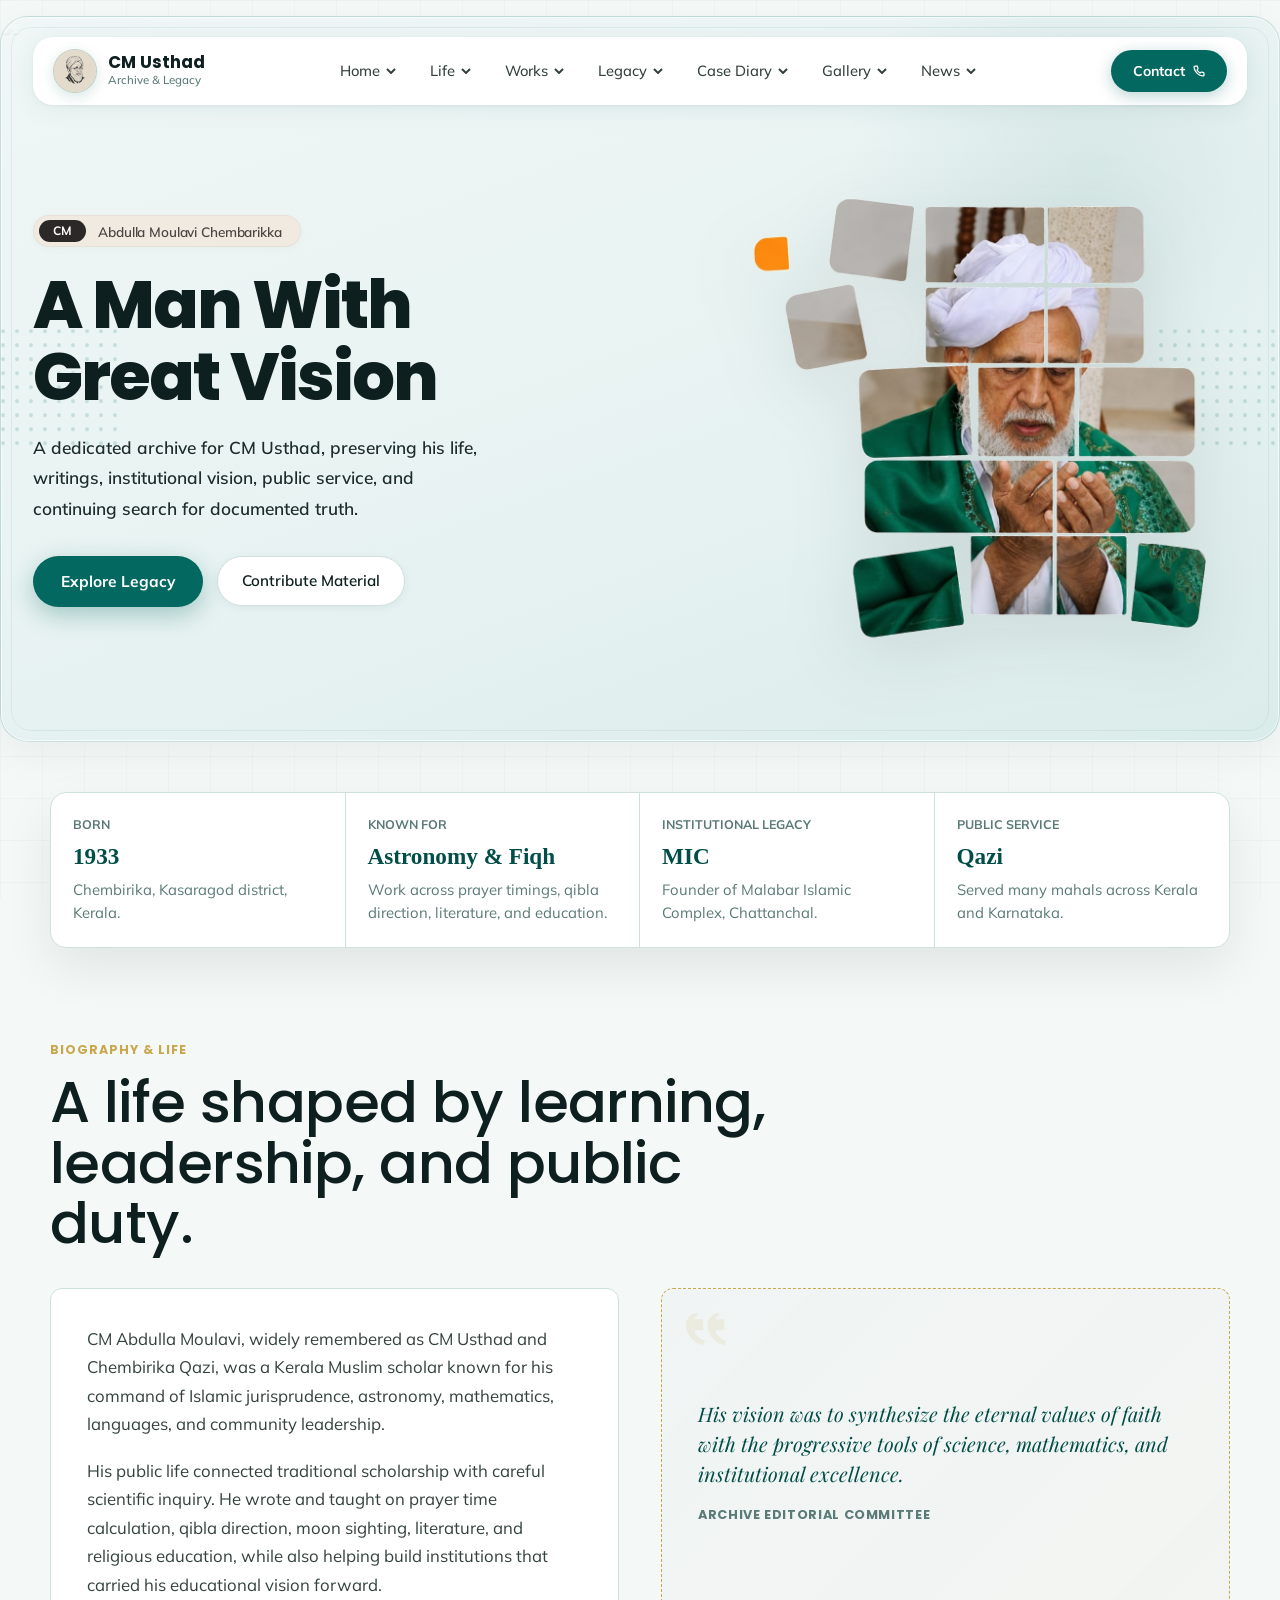
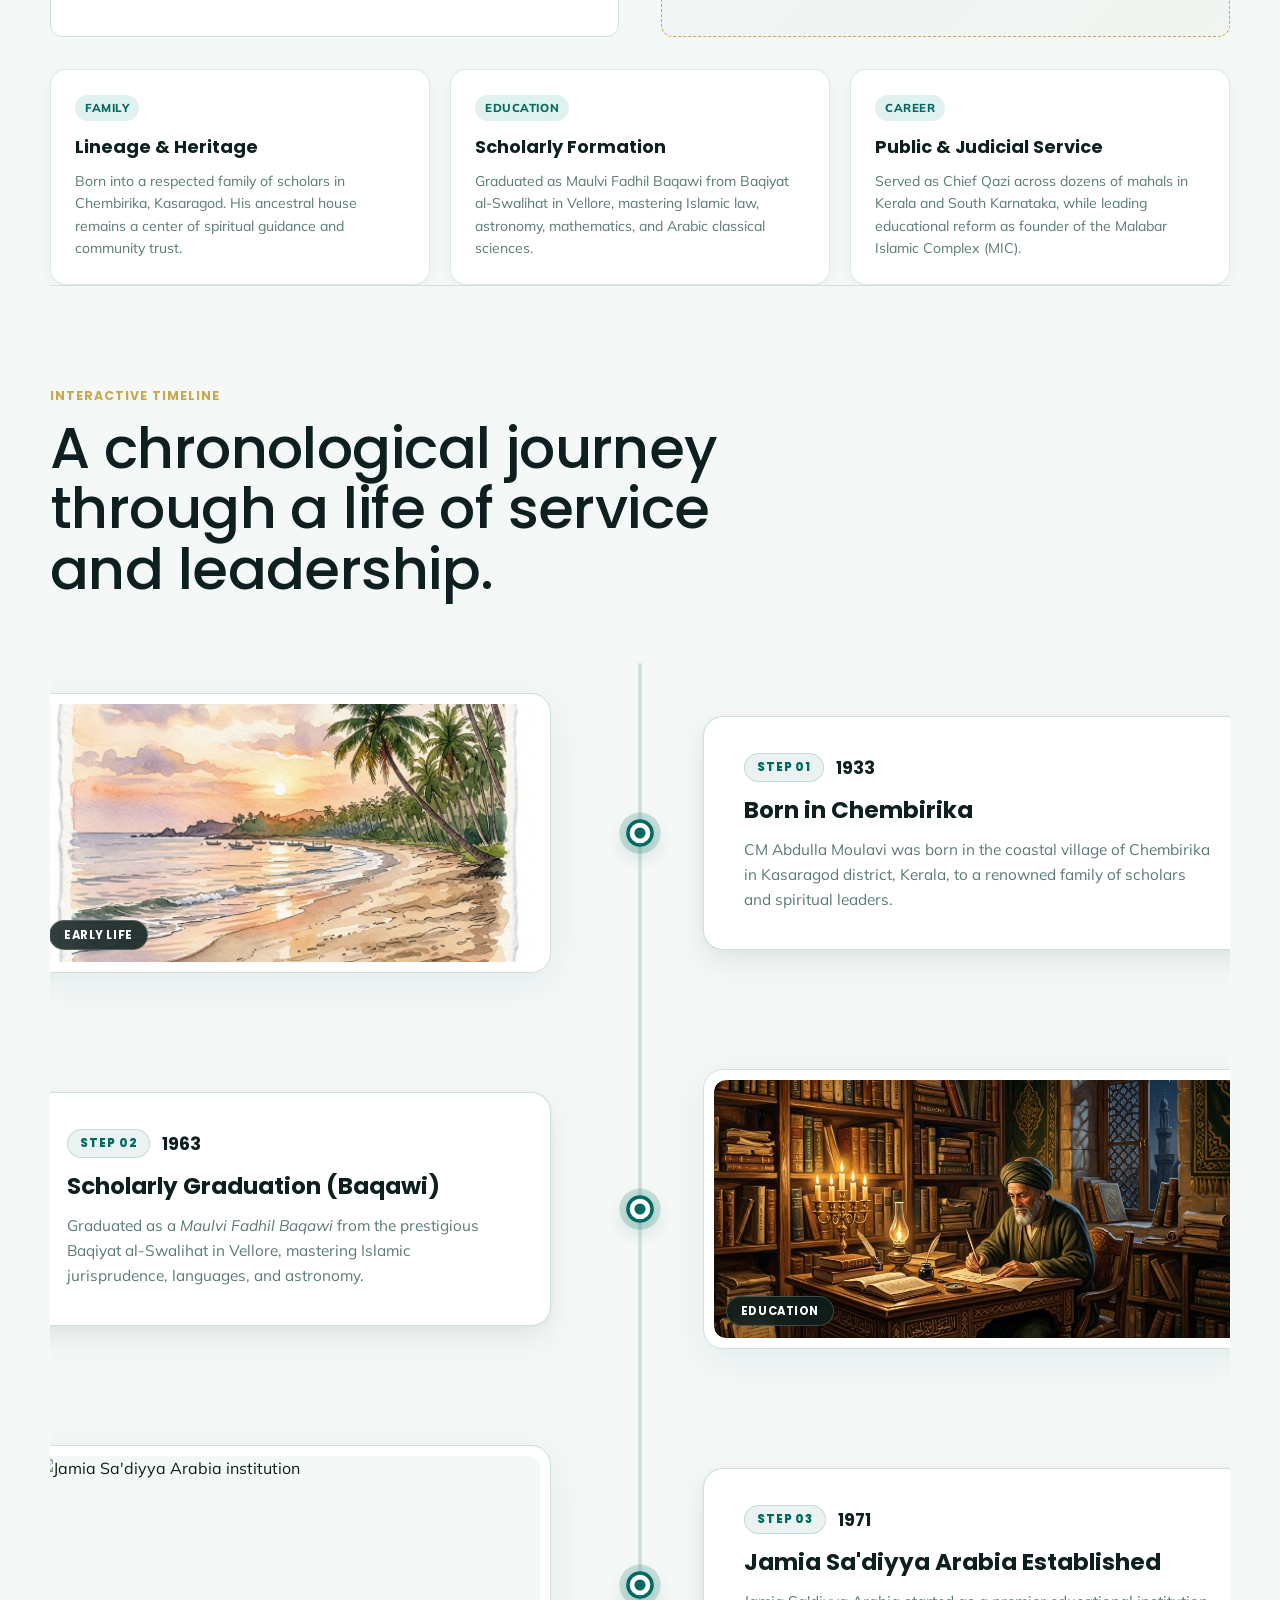
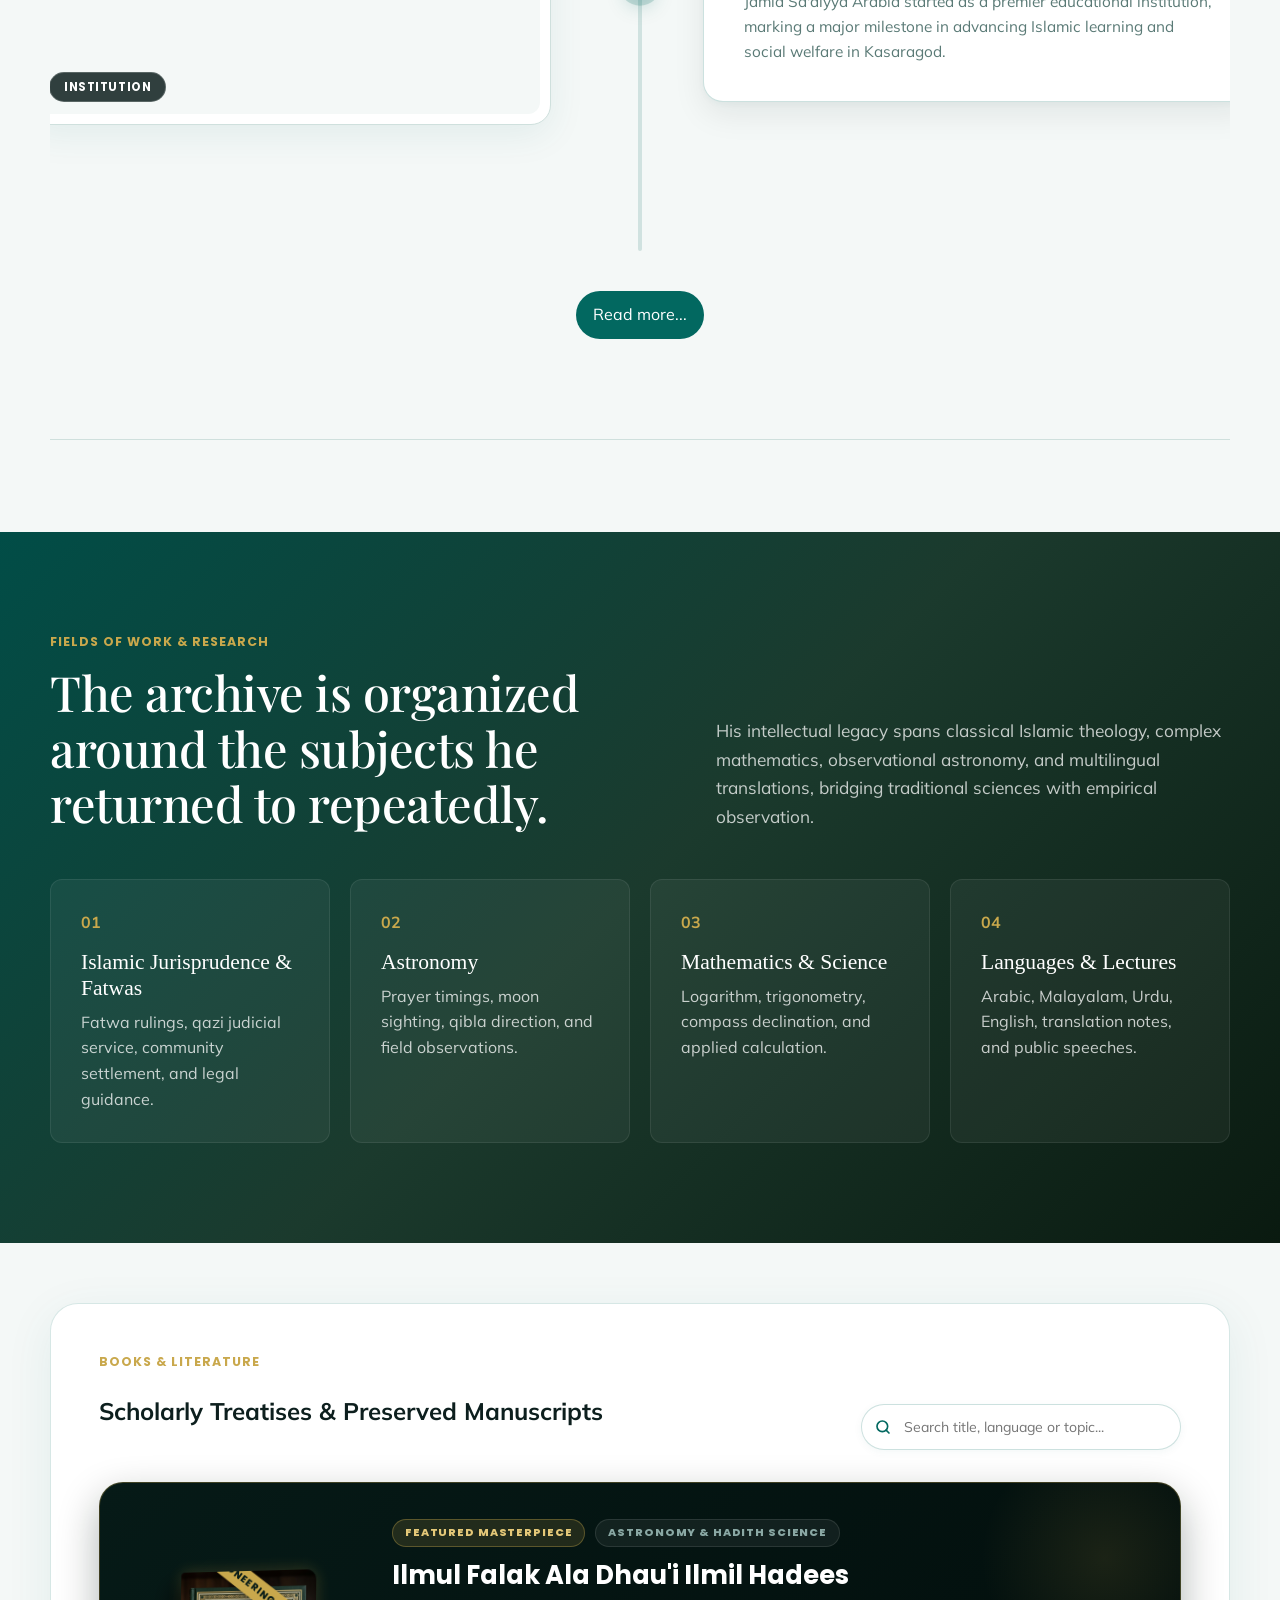
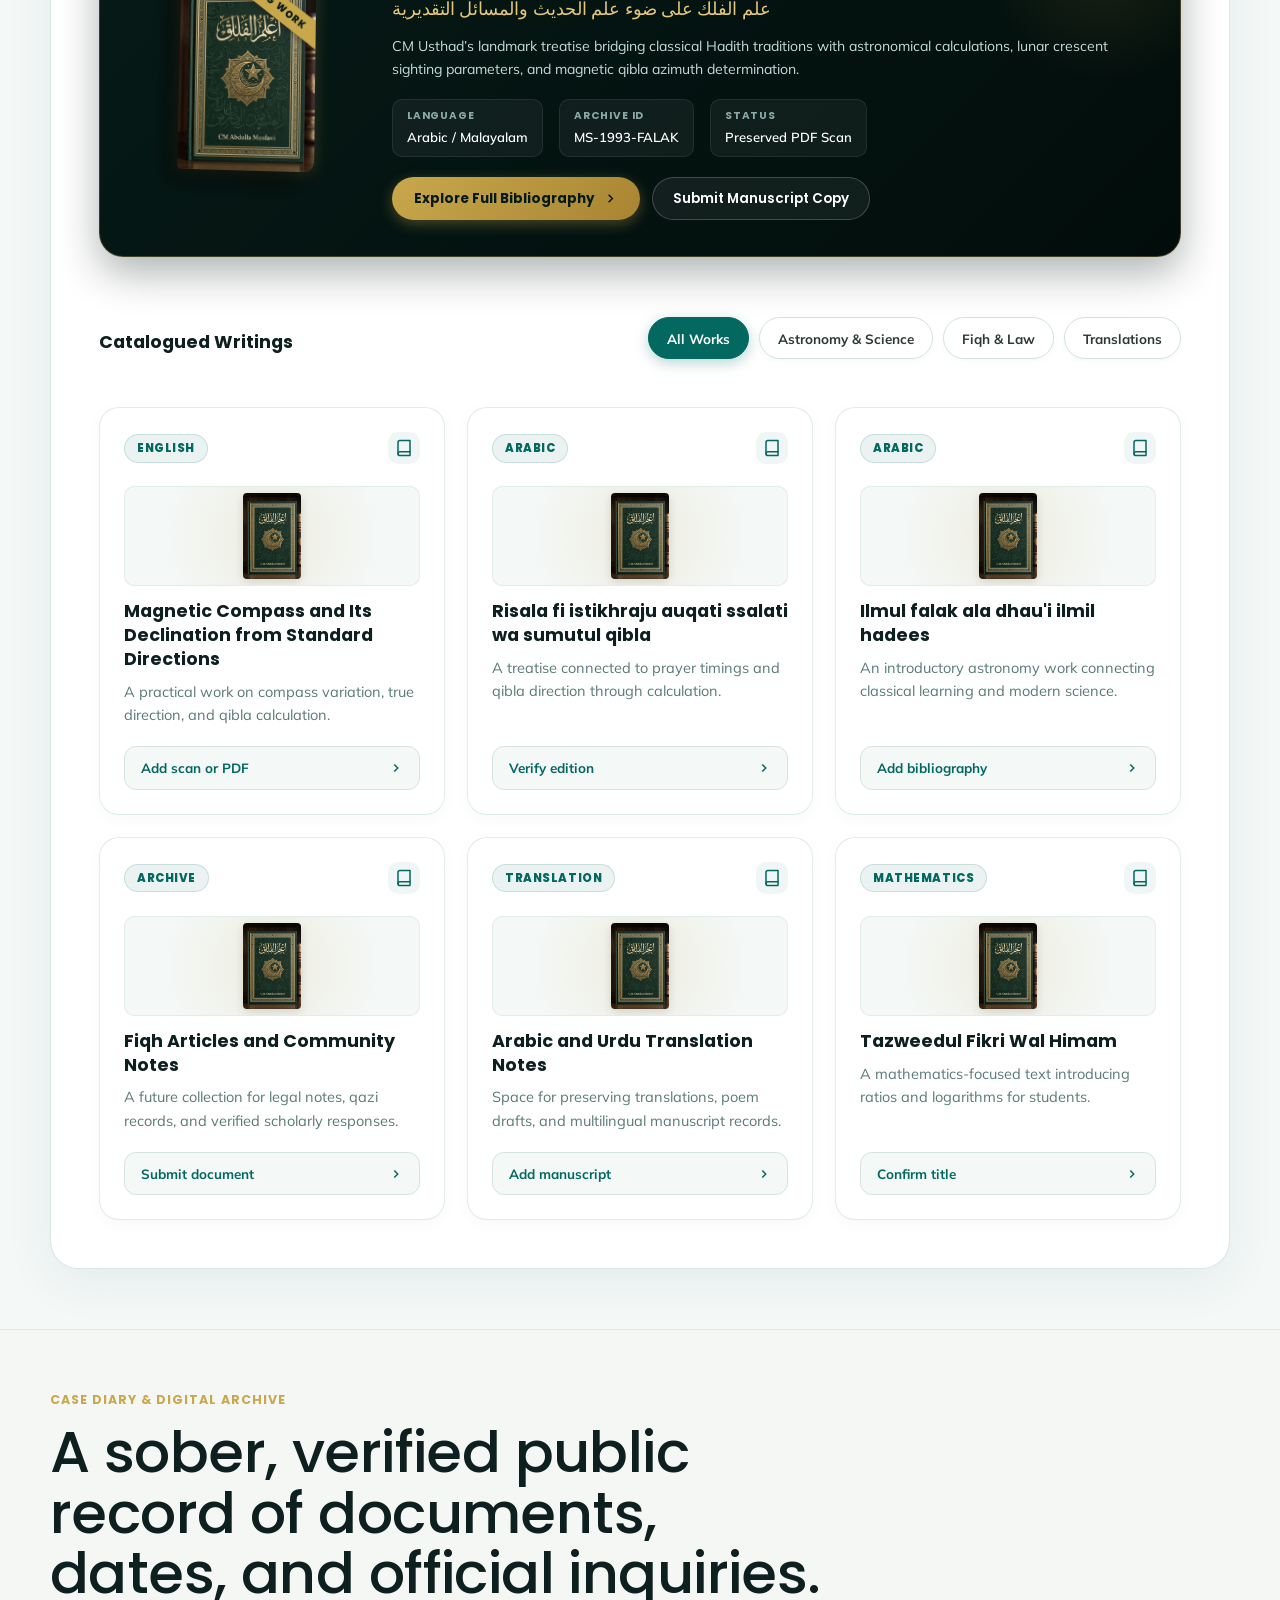
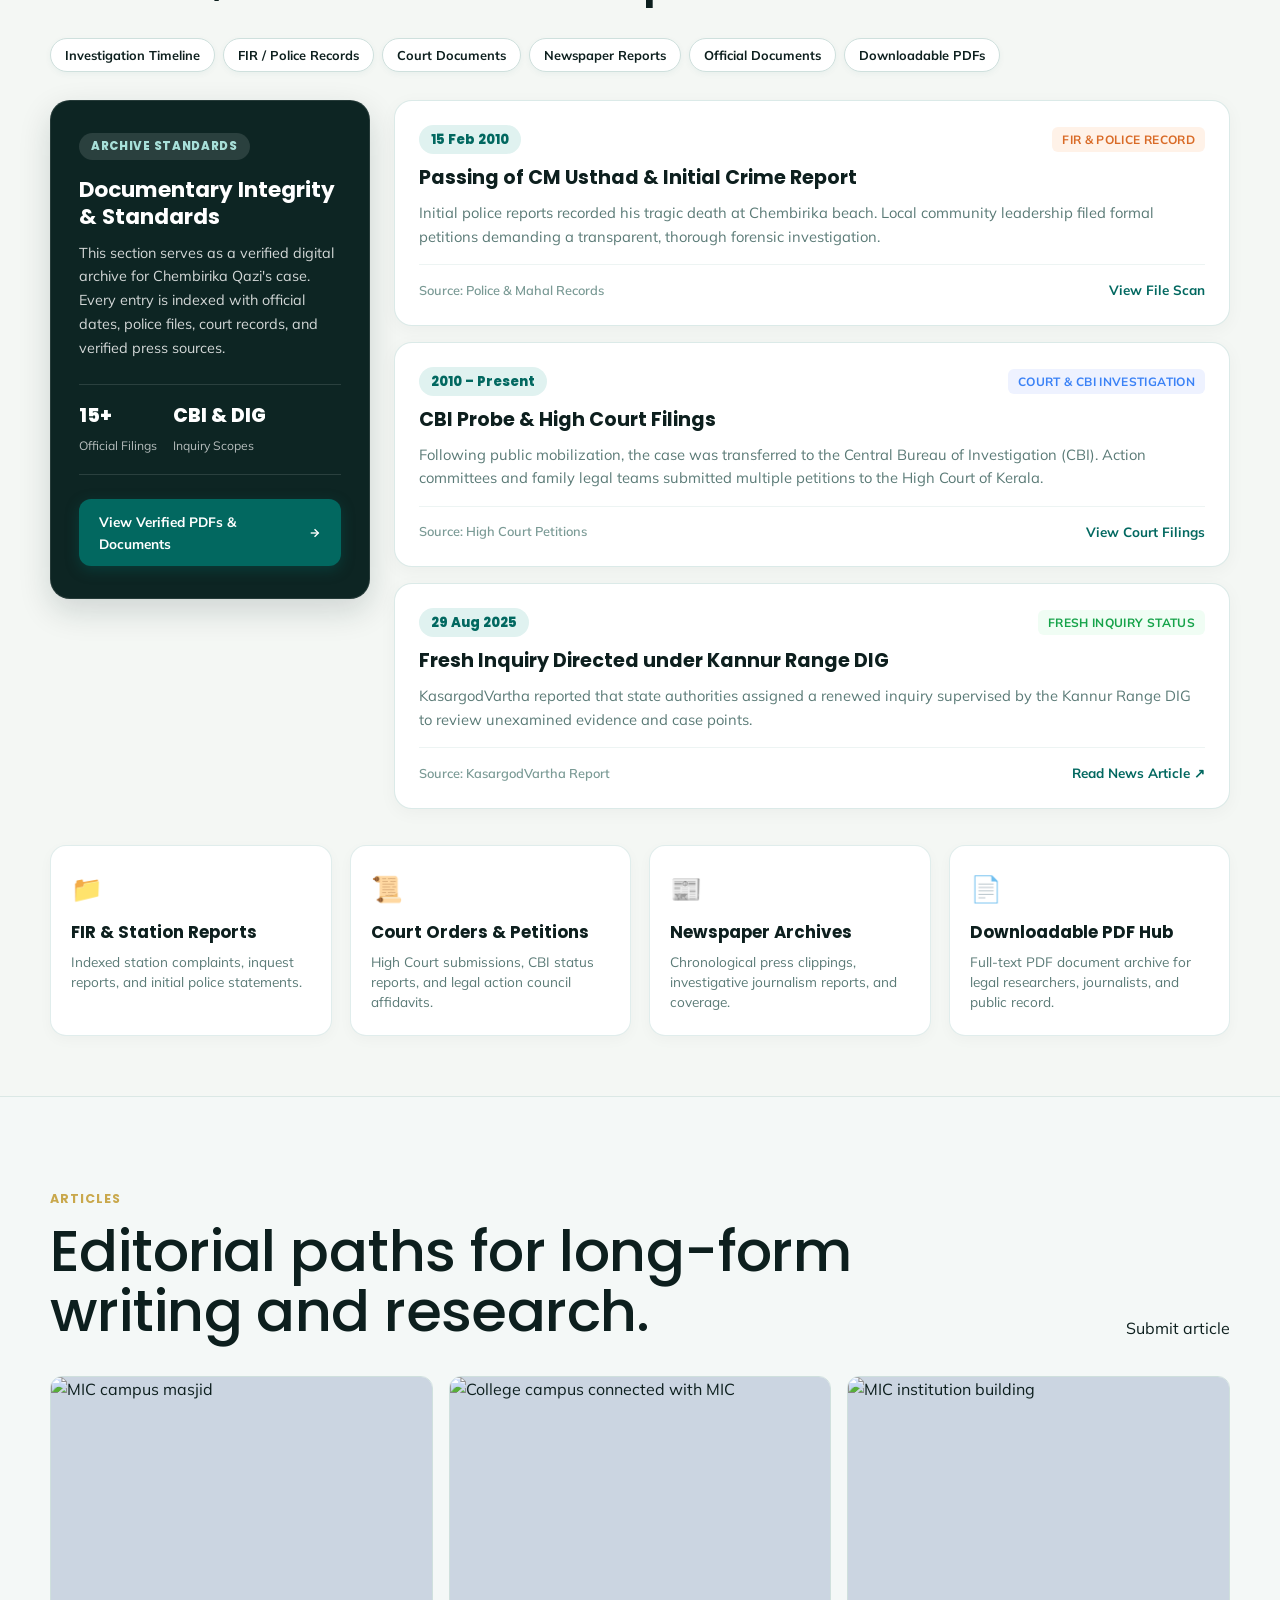
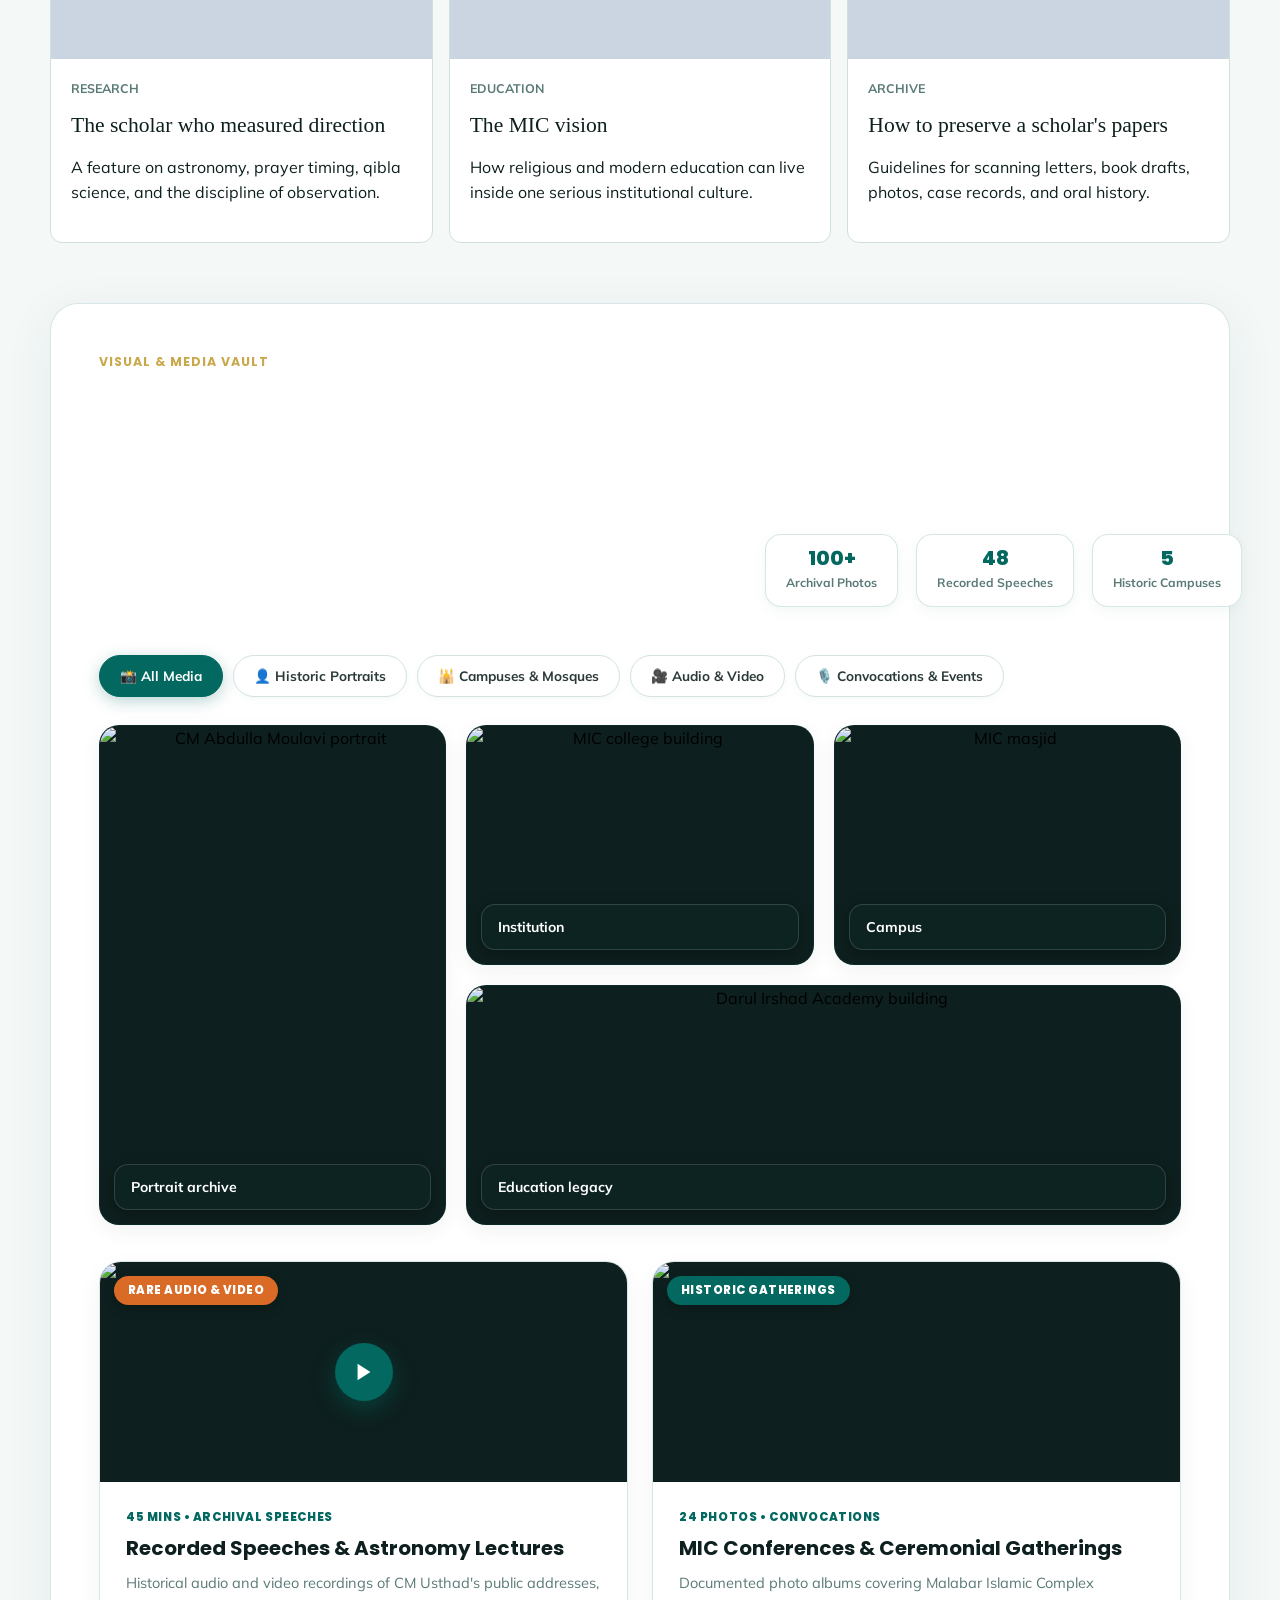
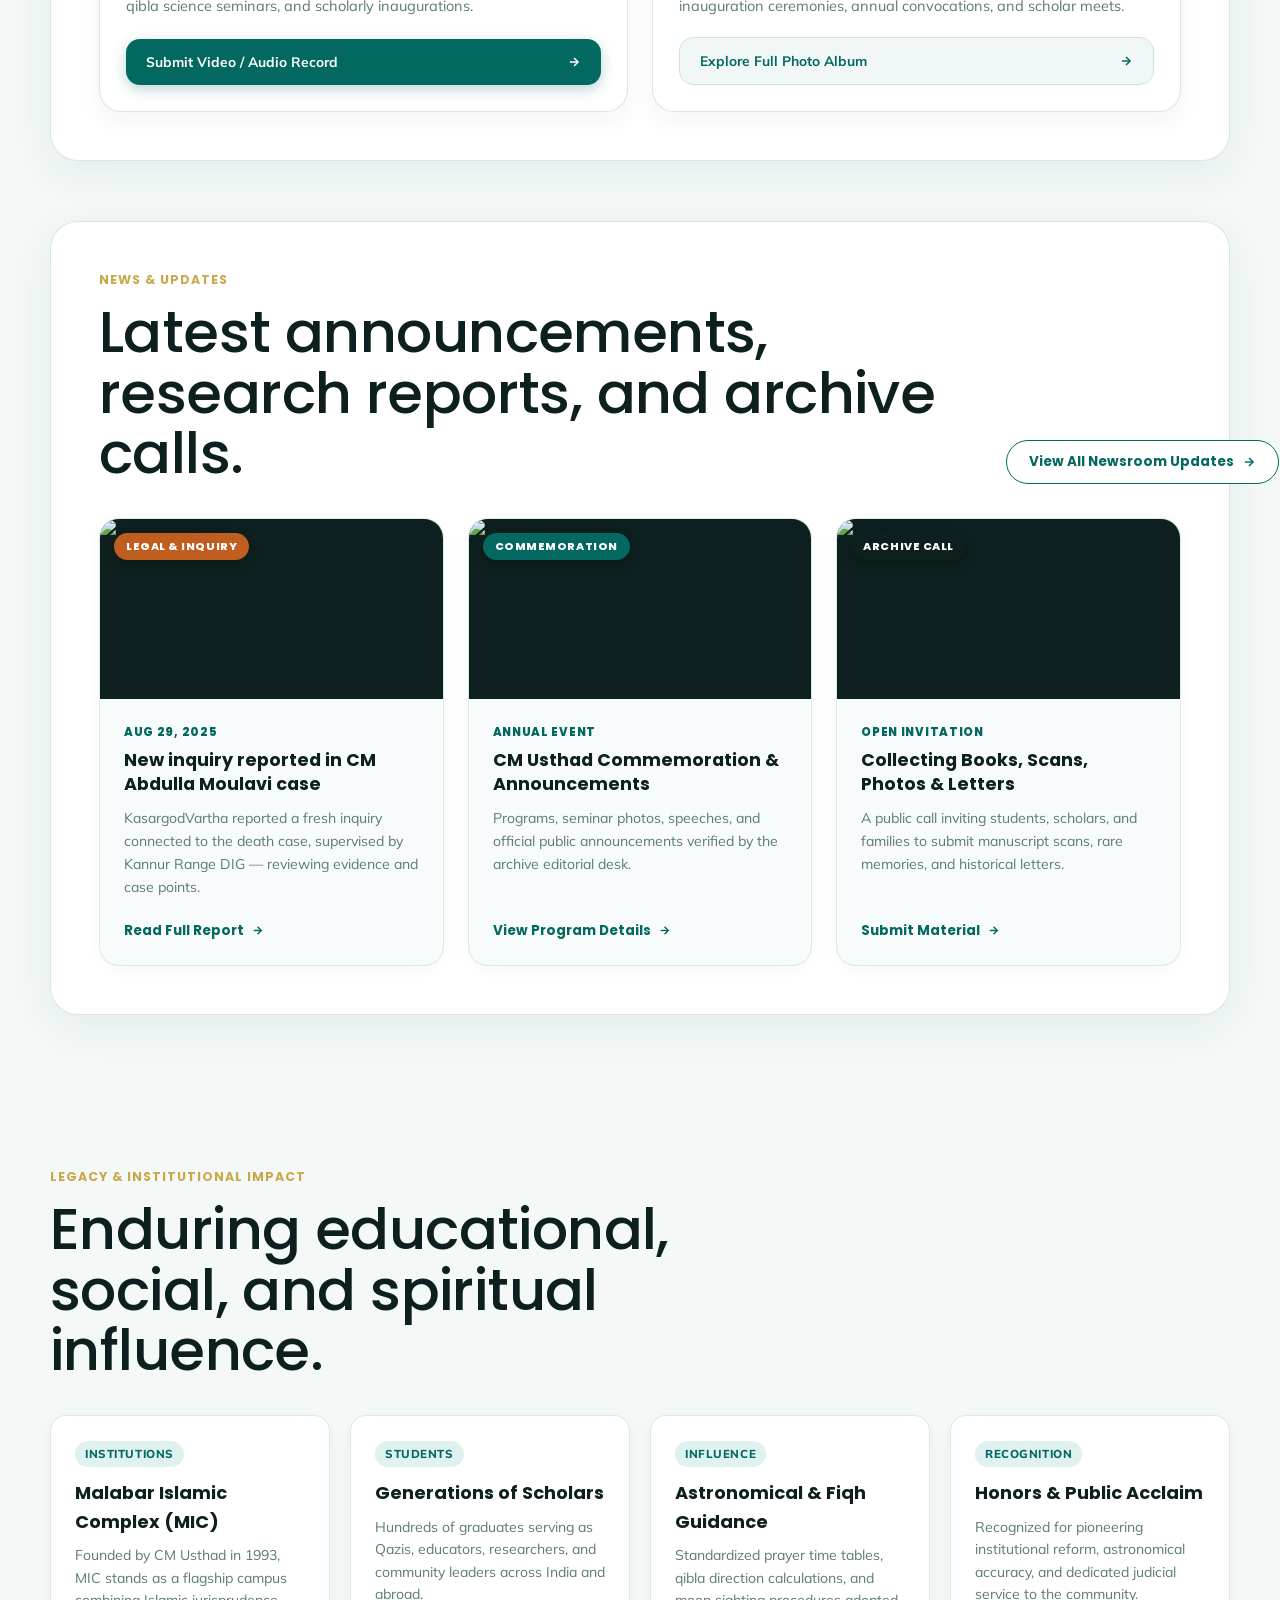
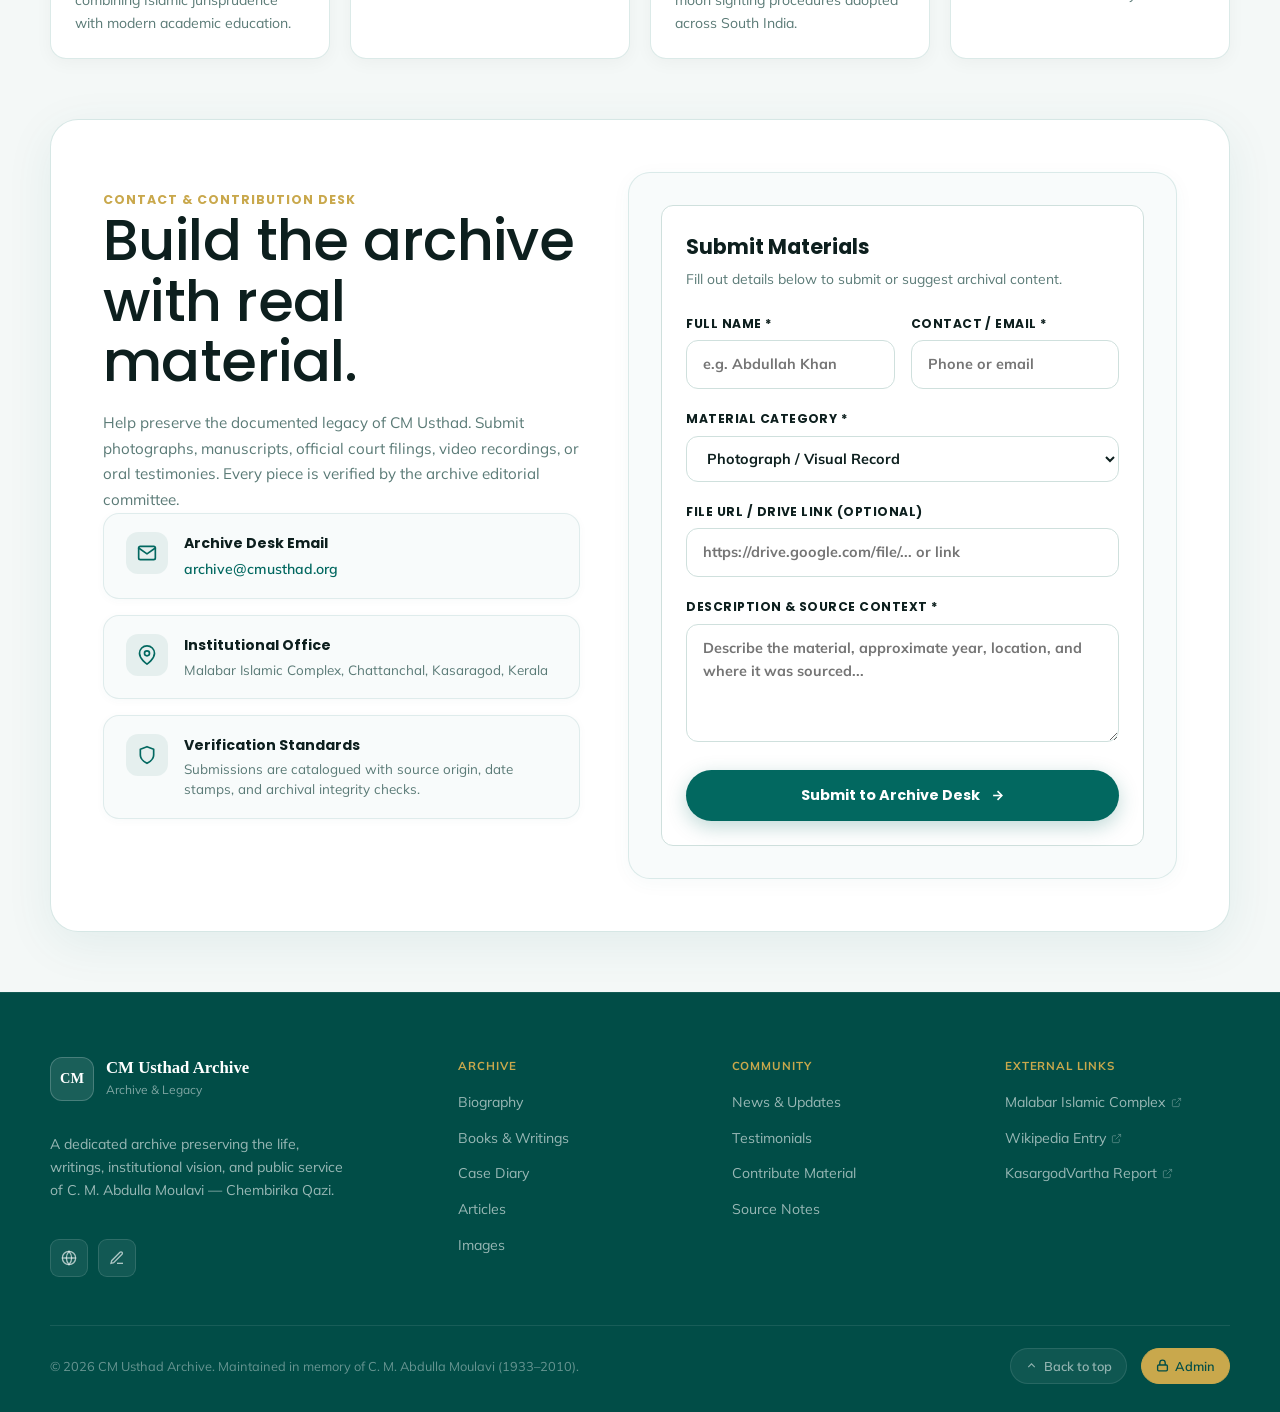
==== index.html @ 4fce4178 "Update CM Usthad Archive: framed home section containers, compact book covers, newsroom 3-col showca" ====
<!doctype html>
<html lang="en">
  <head>
    <meta charset="utf-8">
    <meta name="viewport" content="width=device-width, initial-scale=1">
    <meta
      name="description"
      content="A professional archive website concept for CM Usthad, C. M. Abdulla Moulavi, covering biography, writings, case records, articles, images, news, and testimonials."
    >
    <title>CM Usthad Archive</title>
    <link rel="preconnect" href="https://fonts.googleapis.com">
    <link rel="preconnect" href="https://fonts.gstatic.com" crossorigin>
    <link href="https://fonts.googleapis.com/css2?family=Mulish:wght@300;400;500;600;700;800;900&family=Poppins:wght@300;400;500;600;700;800&family=Montserrat:wght@300;400;500;600;700;800&family=Playfair+Display:ital,wght@0,400;0,500;0,600;0,700;1,400&display=swap" rel="stylesheet">
    <link rel="icon" type="image/png" href="data/favicon.png">
    <link rel="shortcut icon" href="favicon.ico">
    <link rel="stylesheet" href="styles.css">
    <script src="data/content.js"></script>
  </head>
  <body>
    <!-- ═══ NEW FIRST INTERFACE ═══ -->
    <div class="nfi-page" id="top">

      <!-- College Architectural Sketch Background for Main Hero Section -->
      <div class="nfi-hero-bg-sketch" aria-hidden="true">
        <img src="https://www.micedu.in/college.png" alt="" class="nfi-hero-sketch-img">
      </div>

      <!-- Floating Pill Header -->
                              <div class="nfi-header-wrap">
        <header class="nfi-header">
          <a class="nfi-brand" href="index.html#top" aria-label="CM Usthad Archive home">
            <span class="nfi-brand-mark"><img src="data/cm_logo.png" alt="CM Usthad Logo" class="nfi-brand-img"></span>
            <span class="nfi-brand-text">
              <strong>CM Usthad</strong>
              <small>Archive &amp; Legacy</small>
            </span>
          </a>

          <button class="nav-toggle" type="button" aria-expanded="false" aria-label="Open navigation">
            <span></span><span></span><span></span>
          </button>

          <nav class="nfi-nav" id="primaryNav">

            <!-- 1. Home -->
            <div class="nav-dropdown">
              <a href="index.html" class="nav-dropdown-toggle nfi-nav-link">
                Home
                <svg class="dropdown-arrow" width="10" height="6" viewBox="0 0 10 6" fill="none" stroke="currentColor" stroke-width="2"><path d="M1 1l4 4 4-4"/></svg>
              </a>
              <div class="nav-dropdown-menu">
                <a href="index.html#top">Hero</a>
                <a href="index.html#bio">Introduction</a>
                <a href="index.html#quick-facts">Highlights</a>
              </div>
            </div>

            <!-- 2. Life -->
            <div class="nav-dropdown">
              <a href="life.html" class="nav-dropdown-toggle nfi-nav-link">
                Life
                <svg class="dropdown-arrow" width="10" height="6" viewBox="0 0 10 6" fill="none" stroke="currentColor" stroke-width="2"><path d="M1 1l4 4 4-4"/></svg>
              </a>
              <div class="nav-dropdown-menu">
                <a href="life.html#bio">Biography</a>
                <a href="life.html#timeline">Timeline</a>
                <a href="life.html#family">Family</a>
                <a href="life.html#education">Education</a>
                <a href="life.html#career">Career</a>
              </div>
            </div>

            <!-- 3. Works -->
            <div class="nav-dropdown">
              <a href="works.html" class="nav-dropdown-toggle nfi-nav-link">
                Works
                <svg class="dropdown-arrow" width="10" height="6" viewBox="0 0 10 6" fill="none" stroke="currentColor" stroke-width="2"><path d="M1 1l4 4 4-4"/></svg>
              </a>
              <div class="nav-dropdown-menu">
                <a href="works.html#books">Books</a>
                <a href="works.html#articles">Articles</a>
                <a href="works.html#lectures">Lectures</a>
                <a href="works.html#research">Research</a>
                <a href="works.html#fatwas">Fatwas</a>
              </div>
            </div>

            <!-- 4. Legacy -->
            <div class="nav-dropdown">
              <a href="legacy.html" class="nav-dropdown-toggle nfi-nav-link">
                Legacy
                <svg class="dropdown-arrow" width="10" height="6" viewBox="0 0 10 6" fill="none" stroke="currentColor" stroke-width="2"><path d="M1 1l4 4 4-4"/></svg>
              </a>
              <div class="nav-dropdown-menu">
                <a href="legacy.html#institutions">Institutions</a>
                <a href="legacy.html#students">Students</a>
                <a href="legacy.html#voices">Testimonials</a>
                <a href="legacy.html#influence">Influence</a>
                <a href="legacy.html#awards">Awards &amp; Recognition</a>
              </div>
            </div>

            <!-- 5. Case Diary -->
            <div class="nav-dropdown">
              <a href="case-diary.html" class="nav-dropdown-toggle nfi-nav-link">
                Case Diary
                <svg class="dropdown-arrow" width="10" height="6" viewBox="0 0 10 6" fill="none" stroke="currentColor" stroke-width="2"><path d="M1 1l4 4 4-4"/></svg>
              </a>
              <div class="nav-dropdown-menu">
                <a href="case-diary.html#case-diary">Case Overview</a>
                <a href="case-diary.html#investigation-timeline">Investigation Timeline</a>
                <a href="case-diary.html#fir-records">FIR / Police Records</a>
                <a href="case-diary.html#court-docs">Court Documents</a>
                <a href="case-diary.html#news-reports">Newspaper Reports</a>
                <a href="case-diary.html#official-docs">Official Documents</a>
                <a href="case-diary.html#downloads">Downloadable PDFs</a>
              </div>
            </div>

            <!-- 6. Gallery -->
            <div class="nav-dropdown">
              <a href="gallery.html" class="nav-dropdown-toggle nfi-nav-link">
                Gallery
                <svg class="dropdown-arrow" width="10" height="6" viewBox="0 0 10 6" fill="none" stroke="currentColor" stroke-width="2"><path d="M1 1l4 4 4-4"/></svg>
              </a>
              <div class="nav-dropdown-menu">
                <a href="gallery.html#gallery">Images</a>
                <a href="gallery.html#videos">Videos</a>
                <a href="gallery.html#events">Events</a>
              </div>
            </div>

            <!-- 7. News -->
            <div class="nav-dropdown">
              <a href="news.html" class="nav-dropdown-toggle nfi-nav-link">
                News
                <svg class="dropdown-arrow" width="10" height="6" viewBox="0 0 10 6" fill="none" stroke="currentColor" stroke-width="2"><path d="M1 1l4 4 4-4"/></svg>
              </a>
              <div class="nav-dropdown-menu">
                <a href="news.html#news">Latest Updates</a>
                <a href="news.html#announcements">Announcements</a>
              </div>
            </div>

          </nav>

          <!-- Contact Action Button on Right -->
          <div class="nav-dropdown">
            <a href="contact.html" class="nfi-contact-btn">
              Contact
              <svg width="12" height="12" viewBox="0 0 24 24" fill="none" stroke="currentColor" stroke-width="2.5" stroke-linecap="round" stroke-linejoin="round"><path d="M22 16.92v3a2 2 0 0 1-2.18 2 19.79 19.79 0 0 1-8.63-3.07 19.5 19.5 0 0 1-6-6 19.79 19.79 0 0 1-3.07-8.67A2 2 0 0 1 4.11 2h3a2 2 0 0 1 2 1.72 12.84 12.84 0 0 0 .7 2.81 2 2 0 0 1-.45 2.11L8.09 9.91a16 16 0 0 0 6 6l1.27-1.27a2 2 0 0 1 2.11-.45 12.84 12.84 0 0 0 2.81.7A2 2 0 0 1 22 16.92z"/></svg>
            </a>
            <div class="nav-dropdown-menu">
              <a href="contact.html#contact">Contact Info</a>
              <a href="contact.html#contribute">Contributions</a>
              <a href="contact.html#submission">Archive Submission</a>
            </div>
          </div>
        </header>
      </div>

      <!-- Hero Section -->
      <section class="nfi-hero" aria-labelledby="hero-title">

        <!-- Decorative dot grids -->
        <div class="nfi-dots nfi-dots-left" aria-hidden="true">
          <svg width="120" height="120" viewBox="0 0 120 120" fill="none">
            <pattern id="dl" x="0" y="0" width="14" height="14" patternUnits="userSpaceOnUse"><circle cx="2" cy="2" r="2" fill="#026860" opacity="0.3"/></pattern>
            <rect width="120" height="120" fill="url(#dl)"/>
          </svg>
        </div>
        <div class="nfi-dots nfi-dots-right" aria-hidden="true">
          <svg width="120" height="120" viewBox="0 0 120 120" fill="none">
            <pattern id="dr" x="0" y="0" width="14" height="14" patternUnits="userSpaceOnUse"><circle cx="2" cy="2" r="2" fill="#026860" opacity="0.3"/></pattern>
            <rect width="120" height="120" fill="url(#dr)"/>
          </svg>
        </div>

        <div class="nfi-hero-container">
          <!-- Left: Content -->
          <div class="nfi-hero-content">
            <div class="nfi-eyebrow-pill">
              <span class="nfi-pill-badge">CM</span>
              <span class="nfi-pill-text">Abdulla Moulavi Chembarikka</span>
            </div>

            <h1 id="hero-title" class="nfi-hero-title">A Man With<br>Great Vision</h1>

            <p class="nfi-hero-copy">
              A dedicated archive for CM Usthad, preserving his life,
              writings, institutional vision, public service, and continuing
              search for documented truth.
            </p>

            <div class="nfi-hero-actions">
              <a class="nfi-btn-primary" href="#bio">
                Explore Legacy
              </a>
              <a class="nfi-btn-ghost" href="#contribute">
                Contribute Material
              </a>
            </div>
          </div>

          <!-- Right: Floating Segmented Photo Mosaic Graphic -->
          <div class="nfi-hero-media">
            <div class="nfi-portrait-mosaic-wrap">
              <img
                src="data/hero_segmented_graphic.png"
                alt="Segmented portrait of CM Abdulla Moulavi"
                class="nfi-portrait-mosaic-img"
              >
            </div>
          </div>
        </div>
      </section>
    </div>
    <!-- ═══ END NEW FIRST INTERFACE ═══ -->

    <main>

      <section class="quick-facts" id="quick-facts" aria-label="Key facts">
        <article>
          <span>Born</span>
          <strong>1933</strong>
          <p>Chembirika, Kasaragod district, Kerala.</p>
        </article>
        <article>
          <span>Known for</span>
          <strong>Astronomy & Fiqh</strong>
          <p>Work across prayer timings, qibla direction, literature, and education.</p>
        </article>
        <article>
          <span>Institutional legacy</span>
          <strong>MIC</strong>
          <p>Founder of Malabar Islamic Complex, Chattanchal.</p>
        </article>
        <article>
          <span>Public service</span>
          <strong>Qazi</strong>
          <p>Served many mahals across Kerala and Karnataka.</p>
        </article>
      </section>

      <section class="section editorial scroll-reveal" id="bio">
        <div class="section-heading">
          <p class="eyebrow">Biography &amp; Life</p>
          <h2>A life shaped by learning, leadership, and public duty.</h2>
        </div>
        <div class="bio-layout">
          <div class="bio-copy">
            <p>
              CM Abdulla Moulavi, widely remembered as CM Usthad and Chembirika Qazi,
              was a Kerala Muslim scholar known for his command of Islamic jurisprudence,
              astronomy, mathematics, languages, and community leadership.
            </p>
            <p>
              His public life connected traditional scholarship with careful scientific
              inquiry. He wrote and taught on prayer time calculation, qibla direction,
              moon sighting, literature, and religious education, while also helping build
              institutions that carried his educational vision forward.
            </p>
          </div>
          <div class="bio-quote-card">
            <svg class="quote-icon" width="40" height="32" viewBox="0 0 40 32" fill="none" xmlns="http://www.w3.org/2000/svg">
              <path d="M11.4286 0C5.12 0 0 5.23077 0 11.6923C0 21.0462 7.02857 30.1538 17.1429 32L18.8571 27.6923C12.5486 25.8462 8.57143 20.9231 8.57143 17.2308H17.1429V6.15385H8.57143C8.57143 4.30769 10 3.07692 11.4286 3.07692V0ZM32.8571 0C26.5486 0 21.4286 5.23077 21.4286 11.6923C21.4286 21.0462 28.4571 30.1538 38.5714 32L40 27.6923C33.6914 25.8462 29.7143 20.9231 29.7143 17.2308H38.2857V6.15385H29.7143C29.7143 4.30769 31.1429 3.07692 32.8571 3.07692V0Z" fill="currentColor"/>
            </svg>
            <blockquote>
              His vision was to synthesize the eternal values of faith with the progressive tools of science, mathematics, and institutional excellence.
            </blockquote>
            <cite>Archive Editorial Committee</cite>
          </div>
        </div>

        <!-- Life Sub-sections Grid (Family, Education, Career) -->
        <div class="life-sub-grid">
          <div class="life-sub-card" id="family">
            <div class="card-tag">Family</div>
            <h3>Lineage &amp; Heritage</h3>
            <p>Born into a respected family of scholars in Chembirika, Kasaragod. His ancestral house remains a center of spiritual guidance and community trust.</p>
          </div>
          <div class="life-sub-card" id="education">
            <div class="card-tag">Education</div>
            <h3>Scholarly Formation</h3>
            <p>Graduated as Maulvi Fadhil Baqawi from Baqiyat al-Swalihat in Vellore, mastering Islamic law, astronomy, mathematics, and Arabic classical sciences.</p>
          </div>
          <div class="life-sub-card" id="career">
            <div class="card-tag">Career</div>
            <h3>Public &amp; Judicial Service</h3>
            <p>Served as Chief Qazi across dozens of mahals in Kerala and South Karnataka, while leading educational reform as founder of the Malabar Islamic Complex (MIC).</p>
          </div>
        </div>
      </section>

      <section class="section timeline-section scroll-reveal" id="timeline">
        <div class="section-heading">
          <p class="eyebrow">Interactive Timeline</p>
          <h2>A chronological journey through a life of service and leadership.</h2>
        </div>
        <div class="timeline-container">
          <div class="timeline-progress-line">
            <div class="timeline-progress-fill"></div>
          </div>
          
          <!-- STEP 01: 1933 -->
          <div class="timeline-node scroll-reveal" data-step="01">
            <div class="timeline-marker">
              <span class="marker-dot"></span>
            </div>
            <div class="timeline-content">
              <div class="timeline-meta">
                <span class="timeline-step-badge">STEP 01</span>
                <time class="timeline-date">1933</time>
              </div>
              <h3>Born in Chembirika</h3>
              <p>CM Abdulla Moulavi was born in the coastal village of Chembirika in Kasaragod district, Kerala, to a renowned family of scholars and spiritual leaders.</p>
            </div>
            <div class="timeline-media">
              <div class="timeline-img-wrap">
                <img src="data/chembirika_coastal.png" alt="Chembirika Coastal landscape Kasaragod" loading="lazy">
                <span class="media-tag">Early Life</span>
              </div>
            </div>
          </div>

          <!-- STEP 02: 1963 -->
          <div class="timeline-node scroll-reveal" data-step="02">
            <div class="timeline-marker">
              <span class="marker-dot"></span>
            </div>
            <div class="timeline-content">
              <div class="timeline-meta">
                <span class="timeline-step-badge">STEP 02</span>
                <time class="timeline-date">1963</time>
              </div>
              <h3>Scholarly Graduation (Baqawi)</h3>
              <p>Graduated as a <i>Maulvi Fadhil Baqawi</i> from the prestigious Baqiyat al-Swalihat in Vellore, mastering Islamic jurisprudence, languages, and astronomy.</p>
            </div>
            <div class="timeline-media">
              <div class="timeline-img-wrap">
                <img src="data/vellore_scholarly.png" alt="Baqiyat al-Swalihat study and books" loading="lazy">
                <span class="media-tag">Education</span>
              </div>
            </div>
          </div>

          <!-- STEP 03: 1971 -->
          <div class="timeline-node scroll-reveal" data-step="03">
            <div class="timeline-marker">
              <span class="marker-dot"></span>
            </div>
            <div class="timeline-content">
              <div class="timeline-meta">
                <span class="timeline-step-badge">STEP 03</span>
                <time class="timeline-date">1971</time>
              </div>
              <h3>Jamia Sa'diyya Arabia Established</h3>
              <p>Jamia Sa'diyya Arabia started as a premier educational institution, marking a major milestone in advancing Islamic learning and social welfare in Kasaragod.</p>
            </div>
            <div class="timeline-media">
              <div class="timeline-img-wrap">
                <img src="https://www.micedu.in/college.png" alt="Jamia Sa'diyya Arabia institution" loading="lazy">
                <span class="media-tag">Institution</span>
              </div>
            </div>
          </div>

          <!-- STEP 04: 1974 -->
          <div class="timeline-node scroll-reveal timeline-collapsed hidden" data-step="04">
            <div class="timeline-marker">
              <span class="marker-dot"></span>
            </div>
            <div class="timeline-content">
              <div class="timeline-meta">
                <span class="timeline-step-badge">STEP 04</span>
                <time class="timeline-date">1974</time>
              </div>
              <h3>Appointed Qazi for the First Time</h3>
              <p>Following the passing of his father, CM Usthad was appointed for the first time as Qazi, assuming judicial leadership for Chembirika and surrounding mahals.</p>
            </div>
            <div class="timeline-media">
              <div class="timeline-img-wrap">
                <img src="data/qazi_mahal.png" alt="Qazi mahal traditional mosque" loading="lazy">
                <span class="media-tag">Judicial Leadership</span>
              </div>
            </div>
          </div>

          <!-- STEP 05: 1993 -->
          <div class="timeline-node scroll-reveal timeline-collapsed hidden" data-step="05">
            <div class="timeline-marker">
              <span class="marker-dot"></span>
            </div>
            <div class="timeline-content">
              <div class="timeline-meta">
                <span class="timeline-step-badge">STEP 05</span>
                <time class="timeline-date">1993</time>
              </div>
              <h3>Foundation Laid for Malabar Islamic Complex (MIC)</h3>
              <p>Foundation was laid for the Malabar Islamic Complex (MIC) in Chattanchal, creating a campus integrating Islamic jurisprudence with modern academic education.</p>
            </div>
            <div class="timeline-media">
              <div class="timeline-img-wrap">
                <img src="https://www.micedu.in/college.png" alt="Malabar Islamic Complex campus building" loading="lazy">
                <span class="media-tag">MIC Foundation</span>
              </div>
            </div>
          </div>

          <!-- STEP 06: 2008 -->
          <div class="timeline-node scroll-reveal timeline-collapsed hidden" data-step="06">
            <div class="timeline-marker">
              <span class="marker-dot"></span>
            </div>
            <div class="timeline-content">
              <div class="timeline-meta">
                <span class="timeline-step-badge">STEP 06</span>
                <time class="timeline-date">2008</time>
              </div>
              <h3>Appointed Qazi of Mangalore</h3>
              <p>Appointed as the Chief Qazi of Mangalore (South Karnataka), extending his judicial and spiritual leadership across major mahals in Karnataka and Kerala.</p>
            </div>
            <div class="timeline-media">
              <div class="timeline-img-wrap">
                <img src="data/qazi_mahal.png" alt="Mangalore Qazi Mosque" loading="lazy">
                <span class="media-tag">Mangalore Qazi</span>
              </div>
            </div>
          </div>

          <!-- STEP 07: 2010 -->
          <div class="timeline-node scroll-reveal timeline-collapsed hidden" data-step="07">
            <div class="timeline-marker">
              <span class="marker-dot"></span>
            </div>
            <div class="timeline-content">
              <div class="timeline-meta">
                <span class="timeline-step-badge">STEP 07</span>
                <time class="timeline-date">15 Feb 2010</time>
              </div>
              <h3>Martyred on 15 February 2010</h3>
              <p>CM Usthad was martyred on 15 February 2010. His martyrdom inspired widespread community solidarity and a continuing pursuit of truth, justice, and archive preservation.</p>
            </div>
            <div class="timeline-media">
              <div class="timeline-img-wrap">
                <img src="https://www.micedu.in/masjid.png" alt="MIC campus masjid in Chattanchal" loading="lazy">
                <span class="media-tag">Eternal Legacy</span>
              </div>
            </div>
          </div>

        </div>
        
        <div class="timeline-actions">
          <button type="button" class="button secondary" id="btnTimelineReadMore">Read more...</button>
        </div>
      </section>

      <section class="section knowledge-band scroll-reveal" id="research" aria-labelledby="knowledge-title">
        <div class="section-heading split">
          <div>
            <p class="eyebrow">Fields of work &amp; Research</p>
            <h2 id="knowledge-title">The archive is organized around the subjects he returned to repeatedly.</h2>
          </div>
          <p class="section-desc">
            His intellectual legacy spans classical Islamic theology, complex mathematics, observational astronomy, and multilingual translations, bridging traditional sciences with empirical observation.
          </p>
        </div>
        <div class="knowledge-grid">
          <article id="fatwas">
            <span class="index">01</span>
            <h3>Islamic Jurisprudence &amp; Fatwas</h3>
            <p>Fatwa rulings, qazi judicial service, community settlement, and legal guidance.</p>
          </article>
          <article>
            <span class="index">02</span>
            <h3>Astronomy</h3>
            <p>Prayer timings, moon sighting, qibla direction, and field observations.</p>
          </article>
          <article>
            <span class="index">03</span>
            <h3>Mathematics &amp; Science</h3>
            <p>Logarithm, trigonometry, compass declination, and applied calculation.</p>
          </article>
          <article id="lectures">
            <span class="index">04</span>
            <h3>Languages &amp; Lectures</h3>
            <p>Arabic, Malayalam, Urdu, English, translation notes, and public speeches.</p>
          </article>
        </div>
      </section>

      <section class="section books-section" id="books">
        <div class="bk-section-header">
          <div>
            <p class="eyebrow">Books &amp; Literature</p>
            <h2>Scholarly Treatises &amp; Preserved Manuscripts</h2>
          </div>
          <div class="search-box-wrap">
            <svg class="search-icon" width="16" height="16" viewBox="0 0 24 24" fill="none" stroke="currentColor" stroke-width="2.5" stroke-linecap="round" stroke-linejoin="round"><circle cx="11" cy="11" r="8"/><line x1="21" y1="21" x2="16.65" y2="16.65"/></svg>
            <input type="search" id="bookSearch" placeholder="Search title, language or topic..." aria-label="Search writings">
          </div>
        </div>

        <!-- Featured Book Spotlight Banner -->
        <div class="bk-hero-banner">
          <div class="bk-hero-cover">
            <div class="bk-3d-book">
              <img src="book-cover.jpg" alt="Ilmul Falak Book Cover" loading="lazy">
              <span class="bk-ribbon">Pioneering Work</span>
            </div>
          </div>
          <div class="bk-hero-details">
            <div class="bk-hero-eyebrow">
              <span class="bk-tag-gold">Featured Masterpiece</span>
              <span class="bk-tag-dark">Astronomy &amp; Hadith Science</span>
            </div>
            <h3>Ilmul Falak Ala Dhau'i Ilmil Hadees</h3>
            <p class="bk-arabic-sub">علم الفلك على ضوء علم الحديث والمسائل التقديرية</p>
            <p class="bk-hero-summary">
              CM Usthad’s landmark treatise bridging classical Hadith traditions with astronomical calculations, lunar crescent sighting parameters, and magnetic qibla azimuth determination.
            </p>
            <div class="bk-meta-grid">
              <div class="meta-pill">
                <small>Language</small>
                <strong>Arabic / Malayalam</strong>
              </div>
              <div class="meta-pill">
                <small>Archive ID</small>
                <strong>MS-1993-FALAK</strong>
              </div>
              <div class="meta-pill">
                <small>Status</small>
                <strong>Preserved PDF Scan</strong>
              </div>
            </div>
            <div class="bk-hero-buttons">
              <a href="works.html" class="btn-gold-fill">
                <span>Explore Full Bibliography</span>
                <svg width="15" height="15" viewBox="0 0 24 24" fill="none" stroke="currentColor" stroke-width="2.5"><polyline points="9 18 15 12 9 6"/></svg>
              </a>
              <a href="#contribute" class="btn-ghost-outline">
                Submit Manuscript Copy
              </a>
            </div>
          </div>
        </div>

        <!-- Catalog Filter Bar -->
        <div class="bk-all-header">
          <h4>Catalogued Writings</h4>
          <div class="filter-group" aria-label="Filter books">
            <button type="button" class="filter-button active" data-filter="all">All Works</button>
            <button type="button" class="filter-button" data-filter="astronomy">Astronomy &amp; Science</button>
            <button type="button" class="filter-button" data-filter="fiqh">Fiqh &amp; Law</button>
            <button type="button" class="filter-button" data-filter="translation">Translations</button>
          </div>
        </div>

        <!-- Dynamic Grid Container -->
        <div class="book-grid" id="bookGrid">
          <article class="book-card" data-category="astronomy" data-title="Magnetic Compass and Its Declination from Standard Directions">
            <div class="book-card-header">
              <span class="book-label">English</span>
              <div class="book-card-icon" aria-hidden="true">
                <svg width="18" height="18" viewBox="0 0 24 24" fill="none" stroke="currentColor" stroke-width="2" stroke-linecap="round" stroke-linejoin="round"><path d="M4 19.5A2.5 2.5 0 0 1 6.5 17H20"/><path d="M6.5 2H20v20H6.5A2.5 2.5 0 0 1 4 19.5v-15A2.5 2.5 0 0 1 6.5 2z"/></svg>
              </div>
            </div>
            <div class="book-card-cover">
              <img src="book-cover.jpg" alt="Magnetic Compass and Its Declination" loading="lazy">
            </div>
            <h3>Magnetic Compass and Its Declination</h3>
            <p>A practical, ground-breaking treatise on magnetic variation, compass declination, and exact qibla direction calculation.</p>
            <a class="book-card-link" href="#contribute">
              <span>Add scan or PDF</span>
              <svg width="14" height="14" viewBox="0 0 24 24" fill="none" stroke="currentColor" stroke-width="2.5"><polyline points="9 18 15 12 9 6"/></svg>
            </a>
          </article>

          <article class="book-card" data-category="astronomy" data-title="Risala fi istikhraju auqati ssalati wa sumutul qibla">
            <div class="book-card-header">
              <span class="book-label">Arabic</span>
              <div class="book-card-icon" aria-hidden="true">
                <svg width="18" height="18" viewBox="0 0 24 24" fill="none" stroke="currentColor" stroke-width="2" stroke-linecap="round" stroke-linejoin="round"><path d="M4 19.5A2.5 2.5 0 0 1 6.5 17H20"/><path d="M6.5 2H20v20H6.5A2.5 2.5 0 0 1 4 19.5v-15A2.5 2.5 0 0 1 6.5 2z"/></svg>
              </div>
            </div>
            <div class="book-card-cover">
              <img src="book-cover.jpg" alt="Risala fi Istikhraju Auqati Ssalati" loading="lazy">
            </div>
            <h3>Risala fi Istikhraju Auqati Ssalati</h3>
            <p>Mathematical and astronomical formulation for determining prayer times and directional azimuths across regions.</p>
            <a class="book-card-link" href="#contribute">
              <span>Verify edition</span>
              <svg width="14" height="14" viewBox="0 0 24 24" fill="none" stroke="currentColor" stroke-width="2.5"><polyline points="9 18 15 12 9 6"/></svg>
            </a>
          </article>

          <article class="book-card" data-category="astronomy" data-title="Ilmul falak ala dhau'i ilmil hadees">
            <div class="book-card-header">
              <span class="book-label">Arabic</span>
              <div class="book-card-icon" aria-hidden="true">
                <svg width="18" height="18" viewBox="0 0 24 24" fill="none" stroke="currentColor" stroke-width="2" stroke-linecap="round" stroke-linejoin="round"><path d="M4 19.5A2.5 2.5 0 0 1 6.5 17H20"/><path d="M6.5 2H20v20H6.5A2.5 2.5 0 0 1 4 19.5v-15A2.5 2.5 0 0 1 6.5 2z"/></svg>
              </div>
            </div>
            <div class="book-card-cover">
              <img src="book-cover.jpg" alt="Ilmul Falak Ala Dhau'i Ilmil Hadees" loading="lazy">
            </div>
            <h3>Ilmul Falak Ala Dhau'i Ilmil Hadees</h3>
            <p>An introductory work bridging Hadith traditions with astronomical science, moon sighting, and celestial observations.</p>
            <a class="book-card-link" href="#contribute">
              <span>Add bibliography</span>
              <svg width="14" height="14" viewBox="0 0 24 24" fill="none" stroke="currentColor" stroke-width="2.5"><polyline points="9 18 15 12 9 6"/></svg>
            </a>
          </article>
        </div>
      </section>

      <!-- Dedicated Digital Archive for Case Diary -->
      <section class="section case-section" id="case-diary">
        <div class="section-heading">
          <p class="eyebrow">Case Diary &amp; Digital Archive</p>
          <h2>A sober, verified public record of documents, dates, and official inquiries.</h2>
        </div>

        <!-- Quick Sub-navigation Chips for Case Archive Categories -->
        <div class="archive-sub-bar" aria-label="Case Archive Categories">
          <a class="archive-sub-chip" href="#investigation-timeline">Investigation Timeline</a>
          <a class="archive-sub-chip" href="#fir-records">FIR / Police Records</a>
          <a class="archive-sub-chip" href="#court-docs">Court Documents</a>
          <a class="archive-sub-chip" href="#news-reports">Newspaper Reports</a>
          <a class="archive-sub-chip" href="#official-docs">Official Documents</a>
          <a class="archive-sub-chip" href="#downloads">Downloadable PDFs</a>
        </div>

        <div class="case-archive-container">
          <!-- Left Column: Editorial Policy & Verification Portal -->
          <div class="case-editorial-card" id="official-docs">
            <div class="editorial-badge">Archive Standards</div>
            <h3>Documentary Integrity &amp; Standards</h3>
            <p>
              This section serves as a verified digital archive for Chembirika Qazi's case.
              Every entry is indexed with official dates, police files, court records, and verified press sources.
            </p>

            <div class="editorial-stat-row">
              <div class="editorial-stat">
                <strong>15+</strong>
                <span>Official Filings</span>
              </div>
              <div class="editorial-stat">
                <strong>CBI &amp; DIG</strong>
                <span>Inquiry Scopes</span>
              </div>
            </div>

            <a class="case-btn-primary" href="#downloads" id="downloads">
              <span>View Verified PDFs &amp; Documents</span>
              <svg width="14" height="14" viewBox="0 0 24 24" fill="none" stroke="currentColor" stroke-width="2.5"><line x1="5" y1="12" x2="19" y2="12"/><polyline points="12 5 19 12 12 19"/></svg>
            </a>
          </div>

          <!-- Right Column: Case Timeline Records Grid -->
          <div class="case-records-stack" id="investigation-timeline">
            
            <div class="case-record-card" id="fir-records">
              <div class="case-card-header">
                <span class="case-date-badge">15 Feb 2010</span>
                <span class="case-type-tag fir">FIR &amp; Police Record</span>
              </div>
              <h3>Passing of CM Usthad &amp; Initial Crime Report</h3>
              <p>Initial police reports recorded his tragic death at Chembirika beach. Local community leadership filed formal petitions demanding a transparent, thorough forensic investigation.</p>
              <div class="case-card-footer">
                <span class="case-source">Source: Police &amp; Mahal Records</span>
                <a href="#contribute" class="case-card-link">View File Scan</a>
              </div>
            </div>

            <div class="case-record-card" id="court-docs">
              <div class="case-card-header">
                <span class="case-date-badge">2010 – Present</span>
                <span class="case-type-tag court">Court &amp; CBI Investigation</span>
              </div>
              <h3>CBI Probe &amp; High Court Filings</h3>
              <p>Following public mobilization, the case was transferred to the Central Bureau of Investigation (CBI). Action committees and family legal teams submitted multiple petitions to the High Court of Kerala.</p>
              <div class="case-card-footer">
                <span class="case-source">Source: High Court Petitions</span>
                <a href="#contribute" class="case-card-link">View Court Filings</a>
              </div>
            </div>

            <div class="case-record-card" id="news-reports">
              <div class="case-card-header">
                <span class="case-date-badge">29 Aug 2025</span>
                <span class="case-type-tag news">Fresh Inquiry Status</span>
              </div>
              <h3>Fresh Inquiry Directed under Kannur Range DIG</h3>
              <p>KasargodVartha reported that state authorities assigned a renewed inquiry supervised by the Kannur Range DIG to review unexamined evidence and case points.</p>
              <div class="case-card-footer">
                <span class="case-source">Source: KasargodVartha Report</span>
                <a href="https://www.kasargodvartha.com/crime/cm-abdulla-moulavi-death-case-new-investigation/cid17332230.htm" target="_blank" rel="noreferrer" class="case-card-link">Read News Article ↗</a>
              </div>
            </div>

          </div>
        </div>

        <!-- Dedicated Archive Category Tiles Grid -->
        <div class="case-tiles-grid">
          <div class="case-archive-tile">
            <div class="tile-icon">📁</div>
            <h4>FIR &amp; Station Reports</h4>
            <p>Indexed station complaints, inquest reports, and initial police statements.</p>
          </div>
          <div class="case-archive-tile">
            <div class="tile-icon">📜</div>
            <h4>Court Orders &amp; Petitions</h4>
            <p>High Court submissions, CBI status reports, and legal action council affidavits.</p>
          </div>
          <div class="case-archive-tile">
            <div class="tile-icon">📰</div>
            <h4>Newspaper Archives</h4>
            <p>Chronological press clippings, investigative journalism reports, and coverage.</p>
          </div>
          <div class="case-archive-tile">
            <div class="tile-icon">📄</div>
            <h4>Downloadable PDF Hub</h4>
            <p>Full-text PDF document archive for legal researchers, journalists, and public record.</p>
          </div>
        </div>

      </section>

      <section class="section" id="articles">
        <div class="section-heading row">
          <div>
            <p class="eyebrow">Articles</p>
            <h2>Editorial paths for long-form writing and research.</h2>
          </div>
          <a class="text-link" href="#contribute">Submit article</a>
        </div>
        <div class="article-grid" id="articleGrid">
          <!-- Dynamically rendered by script.js from data/content.js -->
        </div>
      </section>

      <section class="section gallery-section" id="gallery">
        <div class="section-heading split">
          <div>
            <p class="eyebrow">Visual &amp; Media Vault</p>
            <h2>Preserving the life, campuses, speeches, and historic legacy of CM Usthad.</h2>
          </div>
          <div class="gallery-stat-bar">
            <div class="gallery-stat">
              <strong>100+</strong>
              <span>Archival Photos</span>
            </div>
            <div class="gallery-stat">
              <strong>48</strong>
              <span>Recorded Speeches</span>
            </div>
            <div class="gallery-stat">
              <strong>5</strong>
              <span>Historic Campuses</span>
            </div>
          </div>
        </div>

        <!-- Interactive Category Filter Bar -->
        <div class="gallery-filter-bar" aria-label="Gallery Media Categories">
          <button type="button" class="gallery-filter-btn active" data-gfilter="all">📸 All Media</button>
          <button type="button" class="gallery-filter-btn" data-gfilter="portrait">👤 Historic Portraits</button>
          <button type="button" class="gallery-filter-btn" data-gfilter="campus">🕌 Campuses &amp; Mosques</button>
          <button type="button" class="gallery-filter-btn" data-gfilter="video">🎥 Audio &amp; Video</button>
          <button type="button" class="gallery-filter-btn" data-gfilter="events">🎙️ Convocations &amp; Events</button>
        </div>

        <!-- Main Photo Gallery Grid -->
        <div class="gallery-grid" id="case-photos">
          <!-- Dynamically rendered by script.js from data/content.js -->
        </div>

        <!-- Cinematic Media & Video Vault Grid -->
        <div class="media-vault-grid">
          
          <!-- Video Vault Card -->
          <div class="media-vault-card video-card" id="videos">
            <div class="vault-thumb-wrap">
              <img src="https://www.micedu.in/masjid.png" alt="Video Speeches Archive" loading="lazy">
              <div class="pulse-play-btn" aria-hidden="true">
                <svg width="22" height="22" viewBox="0 0 24 24" fill="currentColor"><polygon points="5 3 19 12 5 21 5 3"/></svg>
              </div>
              <span class="vault-badge video">Rare Audio &amp; Video</span>
            </div>
            <div class="vault-content">
              <span class="vault-duration">45 MINS • ARCHIVAL SPEECHES</span>
              <h3>Recorded Speeches &amp; Astronomy Lectures</h3>
              <p>Historical audio and video recordings of CM Usthad's public addresses, qibla science seminars, and scholarly inaugurations.</p>
              <a href="#contribute" class="vault-action-btn">
                <span>Submit Video / Audio Record</span>
                <svg width="14" height="14" viewBox="0 0 24 24" fill="none" stroke="currentColor" stroke-width="2.5"><line x1="5" y1="12" x2="19" y2="12"/><polyline points="12 5 19 12 12 19"/></svg>
              </a>
            </div>
          </div>

          <!-- Historic Conferences Vault Card -->
          <div class="media-vault-card event-card" id="events">
            <div class="vault-thumb-wrap">
              <img src="https://www.micedu.in/daulirshad.jpg" alt="MIC Conferences & Events" loading="lazy">
              <span class="vault-badge event">Historic Gatherings</span>
            </div>
            <div class="vault-content">
              <span class="vault-duration">24 PHOTOS • CONVOCATIONS</span>
              <h3>MIC Conferences &amp; Ceremonial Gatherings</h3>
              <p>Documented photo albums covering Malabar Islamic Complex inauguration ceremonies, annual convocations, and scholar meets.</p>
              <a href="#contribute" class="vault-action-btn secondary">
                <span>Explore Full Photo Album</span>
                <svg width="14" height="14" viewBox="0 0 24 24" fill="none" stroke="currentColor" stroke-width="2.5"><line x1="5" y1="12" x2="19" y2="12"/><polyline points="12 5 19 12 12 19"/></svg>
              </a>
            </div>
          </div>

        </div>
      </section>

      <section class="section news-section" id="news">
        <div class="section-heading row">
          <div>
            <p class="eyebrow">News &amp; Updates</p>
            <h2>Latest announcements, research reports, and archive calls.</h2>
          </div>
          <a href="news.html" class="news-view-all-btn">
            <span>View All Newsroom Updates</span>
            <svg width="14" height="14" viewBox="0 0 24 24" fill="none" stroke="currentColor" stroke-width="2.5"><line x1="5" y1="12" x2="19" y2="12"/><polyline points="12 5 19 12 12 19"/></svg>
          </a>
        </div>

        <div class="news-grid-3col">
          <!-- Card 1 -->
          <article class="news-grid-card">
            <div class="news-card-img">
              <img src="https://www.micedu.in/masjid.png" alt="Inquiry update" loading="lazy">
              <span class="news-card-badge inquiry">Legal &amp; Inquiry</span>
            </div>
            <div class="news-card-body">
              <time class="news-card-date">Aug 29, 2025</time>
              <h3>New inquiry reported in CM Abdulla Moulavi case</h3>
              <p>KasargodVartha reported a fresh inquiry connected to the death case, supervised by Kannur Range DIG — reviewing evidence and case points.</p>
              <a href="case-diary.html" class="news-card-link">
                <span>Read Full Report</span>
                <svg width="13" height="13" viewBox="0 0 24 24" fill="none" stroke="currentColor" stroke-width="2.5"><line x1="5" y1="12" x2="19" y2="12"/><polyline points="12 5 19 12 12 19"/></svg>
              </a>
            </div>
          </article>

          <!-- Card 2 -->
          <article class="news-grid-card" id="announcements">
            <div class="news-card-img">
              <img src="https://www.micedu.in/daulirshad.jpg" alt="Commemoration" loading="lazy">
              <span class="news-card-badge event">Commemoration</span>
            </div>
            <div class="news-card-body">
              <time class="news-card-date">Annual Event</time>
              <h3>CM Usthad Commemoration &amp; Announcements</h3>
              <p>Programs, seminar photos, speeches, and official public announcements verified by the archive editorial desk.</p>
              <a href="news.html" class="news-card-link">
                <span>View Program Details</span>
                <svg width="13" height="13" viewBox="0 0 24 24" fill="none" stroke="currentColor" stroke-width="2.5"><line x1="5" y1="12" x2="19" y2="12"/><polyline points="12 5 19 12 12 19"/></svg>
              </a>
            </div>
          </article>

          <!-- Card 3 -->
          <article class="news-grid-card">
            <div class="news-card-img">
              <img src="https://www.micedu.in/college.png" alt="Archive Call" loading="lazy">
              <span class="news-card-badge archive">Archive Call</span>
            </div>
            <div class="news-card-body">
              <time class="news-card-date">Open Invitation</time>
              <h3>Collecting Books, Scans, Photos &amp; Letters</h3>
              <p>A public call inviting students, scholars, and families to submit manuscript scans, rare memories, and historical letters.</p>
              <a href="#contribute" class="news-card-link">
                <span>Submit Material</span>
                <svg width="13" height="13" viewBox="0 0 24 24" fill="none" stroke="currentColor" stroke-width="2.5"><line x1="5" y1="12" x2="19" y2="12"/><polyline points="12 5 19 12 12 19"/></svg>
              </a>
            </div>
          </article>
        </div>
      </section>

      <!-- Legacy Section (Institutions, Students, Testimonials, Influence, Awards) -->
      <section class="section legacy-section" id="legacy">
        <div class="section-heading">
          <p class="eyebrow">Legacy &amp; Institutional Impact</p>
          <h2>Enduring educational, social, and spiritual influence.</h2>
        </div>

        <div class="legacy-sub-grid">
          <div class="legacy-sub-card" id="institutions">
            <div class="card-tag">Institutions</div>
            <h3>Malabar Islamic Complex (MIC)</h3>
            <p>Founded by CM Usthad in 1993, MIC stands as a flagship campus combining Islamic jurisprudence with modern academic education.</p>
          </div>
          <div class="legacy-sub-card" id="students">
            <div class="card-tag">Students</div>
            <h3>Generations of Scholars</h3>
            <p>Hundreds of graduates serving as Qazis, educators, researchers, and community leaders across India and abroad.</p>
          </div>
          <div class="legacy-sub-card" id="influence">
            <div class="card-tag">Influence</div>
            <h3>Astronomical &amp; Fiqh Guidance</h3>
            <p>Standardized prayer time tables, qibla direction calculations, and moon sighting procedures adopted across South India.</p>
          </div>
          <div class="legacy-sub-card" id="awards">
            <div class="card-tag">Recognition</div>
            <h3>Honors &amp; Public Acclaim</h3>
            <p>Recognized for pioneering institutional reform, astronomical accuracy, and dedicated judicial service to the community.</p>
          </div>
        </div>
      </section>



      <section class="section contribute-section" id="contribute">
        <!-- Left Side: Info & Channels -->
        <div class="contribute-info" id="contact">
          <p class="eyebrow">Contact &amp; Contribution desk</p>
          <h2>Build the archive with real material.</h2>
          <p class="contribute-desc">
            Help preserve the documented legacy of CM Usthad. Submit photographs, manuscripts, official court filings, video recordings, or oral testimonies. Every piece is verified by the archive editorial committee.
          </p>

          <div class="contribute-channels">
            <div class="channel-card">
              <div class="channel-icon">
                <svg width="20" height="20" viewBox="0 0 24 24" fill="none" stroke="currentColor" stroke-width="2" stroke-linecap="round" stroke-linejoin="round"><path d="M4 4h16c1.1 0 2 .9 2 2v12c0 1.1-.9 2-2 2H4c-1.1 0-2-.9-2-2V6c0-1.1.9-2 2-2z"/><polyline points="22,6 12,13 2,6"/></svg>
              </div>
              <div class="channel-details">
                <strong>Archive Desk Email</strong>
                <a href="mailto:archive@cmusthad.org">archive@cmusthad.org</a>
              </div>
            </div>

            <div class="channel-card">
              <div class="channel-icon">
                <svg width="20" height="20" viewBox="0 0 24 24" fill="none" stroke="currentColor" stroke-width="2" stroke-linecap="round" stroke-linejoin="round"><path d="M21 10c0 7-9 13-9 13s-9-6-9-13a9 9 0 0 1 18 0z"/><circle cx="12" cy="10" r="3"/></svg>
              </div>
              <div class="channel-details">
                <strong>Institutional Office</strong>
                <span>Malabar Islamic Complex, Chattanchal, Kasaragod, Kerala</span>
              </div>
            </div>

            <div class="channel-card">
              <div class="channel-icon">
                <svg width="20" height="20" viewBox="0 0 24 24" fill="none" stroke="currentColor" stroke-width="2" stroke-linecap="round" stroke-linejoin="round"><path d="M12 22s8-4 8-10V5l-8-3-8 3v7c0 6 8 10 8 10z"/></svg>
              </div>
              <div class="channel-details">
                <strong>Verification Standards</strong>
                <span>Submissions are catalogued with source origin, date stamps, and archival integrity checks.</span>
              </div>
            </div>
          </div>
        </div>

        <!-- Right Side: Form -->
        <div class="contribute-form-wrap">
          <form class="contribute-form" id="submission">
            <div class="form-header">
              <h3>Submit Materials</h3>
              <p>Fill out details below to submit or suggest archival content.</p>
            </div>

            <div class="form-row-2">
              <label>
                Full Name *
                <input type="text" placeholder="e.g. Abdullah Khan" required>
              </label>

              <label>
                Contact / Email *
                <input type="text" placeholder="Phone or email" required>
              </label>
            </div>

            <label>
              Material Category *
              <select>
                <option>Photograph / Visual Record</option>
                <option>Book Scan / Manuscript</option>
                <option>Court Order / Case Document</option>
                <option>Recorded Speech / Audio</option>
                <option>Personal Testimonial / Story</option>
                <option>Archival Correction / Note</option>
              </select>
            </label>

            <label>
              File URL / Drive Link (Optional)
              <input type="url" placeholder="https://drive.google.com/file/... or link">
            </label>

            <label>
              Description &amp; Source Context *
              <textarea rows="4" placeholder="Describe the material, approximate year, location, and where it was sourced..." required></textarea>
            </label>

            <button class="contribute-submit-btn" type="submit">
              <span>Submit to Archive Desk</span>
              <svg width="15" height="15" viewBox="0 0 24 24" fill="none" stroke="currentColor" stroke-width="2.5"><line x1="5" y1="12" x2="19" y2="12"/><polyline points="12 5 19 12 12 19"/></svg>
            </button>
          </form>
        </div>
      </section>


    </main>

    <footer class="site-footer">
      <div class="footer-inner">

        <!-- Brand Column -->
        <div class="footer-brand-col">
          <div class="footer-brand">
            <div class="footer-brand-mark">CM</div>
            <div>
              <strong>CM Usthad Archive</strong>
              <span>Archive &amp; Legacy</span>
            </div>
          </div>
          <p class="footer-tagline">
            A dedicated archive preserving the life, writings, institutional vision,
            and public service of C. M. Abdulla Moulavi — Chembirika Qazi.
          </p>
          <div class="footer-social">
            <a href="https://www.micedu.in/" target="_blank" rel="noreferrer" aria-label="MIC Website" class="footer-social-link">
              <svg viewBox="0 0 24 24" fill="none" stroke="currentColor" stroke-width="2"><circle cx="12" cy="12" r="10"/><line x1="2" y1="12" x2="22" y2="12"/><path d="M12 2a15.3 15.3 0 0 1 4 10 15.3 15.3 0 0 1-4 10 15.3 15.3 0 0 1-4-10 15.3 15.3 0 0 1 4-10z"/></svg>
            </a>
            <a href="https://en.wikipedia.org/wiki/C._M._Abdulla_Moulavi" target="_blank" rel="noreferrer" aria-label="Wikipedia" class="footer-social-link">
              <svg viewBox="0 0 24 24" fill="none" stroke="currentColor" stroke-width="2"><path d="M12 20h9"/><path d="M16.5 3.5a2.121 2.121 0 0 1 3 3L7 19l-4 1 1-4L16.5 3.5z"/></svg>
            </a>
          </div>
        </div>

        <!-- Archive Links -->
        <div class="footer-col">
          <h4 class="footer-col-title">Archive</h4>
          <ul class="footer-links">
            <li><a href="#bio">Biography</a></li>
            <li><a href="#books">Books &amp; Writings</a></li>
            <li><a href="#case-diary">Case Diary</a></li>
            <li><a href="#articles">Articles</a></li>
            <li><a href="#gallery">Images</a></li>
          </ul>
        </div>

        <!-- Community Links -->
        <div class="footer-col">
          <h4 class="footer-col-title">Community</h4>
          <ul class="footer-links">
            <li><a href="#news">News &amp; Updates</a></li>
            <li><a href="#voices">Testimonials</a></li>
            <li><a href="#contribute">Contribute Material</a></li>
            <li><a href="#sources">Source Notes</a></li>
          </ul>
        </div>

        <!-- External Links -->
        <div class="footer-col">
          <h4 class="footer-col-title">External Links</h4>
          <ul class="footer-links">
            <li>
              <a href="https://www.micedu.in/" target="_blank" rel="noreferrer">
                Malabar Islamic Complex
                <svg class="ext-icon" viewBox="0 0 24 24" fill="none" stroke="currentColor" stroke-width="2"><path d="M18 13v6a2 2 0 0 1-2 2H5a2 2 0 0 1-2-2V8a2 2 0 0 1 2-2h6"/><polyline points="15,3 21,3 21,9"/><line x1="10" y1="14" x2="21" y2="3"/></svg>
              </a>
            </li>
            <li>
              <a href="https://en.wikipedia.org/wiki/C._M._Abdulla_Moulavi" target="_blank" rel="noreferrer">
                Wikipedia Entry
                <svg class="ext-icon" viewBox="0 0 24 24" fill="none" stroke="currentColor" stroke-width="2"><path d="M18 13v6a2 2 0 0 1-2 2H5a2 2 0 0 1-2-2V8a2 2 0 0 1 2-2h6"/><polyline points="15,3 21,3 21,9"/><line x1="10" y1="14" x2="21" y2="3"/></svg>
              </a>
            </li>
            <li>
              <a href="https://www.kasargodvartha.com/crime/cm-abdulla-moulavi-death-case-new-investigation/cid17332230.htm" target="_blank" rel="noreferrer">
                KasargodVartha Report
                <svg class="ext-icon" viewBox="0 0 24 24" fill="none" stroke="currentColor" stroke-width="2"><path d="M18 13v6a2 2 0 0 1-2 2H5a2 2 0 0 1-2-2V8a2 2 0 0 1 2-2h6"/><polyline points="15,3 21,3 21,9"/><line x1="10" y1="14" x2="21" y2="3"/></svg>
              </a>
            </li>
          </ul>
        </div>

      </div>

      <!-- Bottom Bar -->
      <div class="footer-bottom">
        <p class="footer-copy">
          &copy; <span id="footerYear"></span> CM Usthad Archive. Maintained in memory of C. M. Abdulla Moulavi (1933–2010).
        </p>
        <div class="footer-bottom-links">
          <a href="#top" class="footer-back-top">
            <svg viewBox="0 0 24 24" fill="none" stroke="currentColor" stroke-width="2"><polyline points="18,15 12,9 6,15"/></svg>
            Back to top
          </a>
          <a href="admin/index.html" class="footer-admin-link">
            <svg viewBox="0 0 24 24" fill="none" stroke="currentColor" stroke-width="2.5"><rect x="3" y="11" width="18" height="11" rx="2"/><path d="M7 11V7a5 5 0 0 1 10 0v4"/></svg>
            Admin
          </a>
        </div>
      </div>
    </footer>

    <dialog class="image-dialog" aria-label="Image preview">
      <button type="button" class="dialog-close" aria-label="Close image preview">x</button>
      <img alt="">
      <p></p>
    </dialog>

    <script src="script.js"></script>
  </body>
</html>
---- styles.css ----
@import url('https://fonts.googleapis.com/css2?family=Mulish:wght@300;400;500;600;700;800;900&family=Poppins:wght@300;400;500;600;700;800&family=Montserrat:wght@300;400;500;600;700;800&family=Playfair+Display:ital,wght@0,400;0,500;0,600;0,700;1,400&display=swap');

:root {
  /* ── Fonts ──
     Primary body : Mulish   (Sheikh site — clean, readable)
     Headings     : Poppins  (bold, geometric)
     Display serif: Playfair Display (pull quotes, decorative)
  */
  --font-sans:    'Mulish', 'Poppins', "Segoe UI", Arial, sans-serif;
  --font-heading: 'Poppins', 'Mulish', sans-serif;
  --font-display: 'Playfair Display', Georgia, serif;

  /* ── Colour System: Sheikh Abubakr Ahmad Site ──
     Primary green : #026860  (deep teal-emerald — buttons, accents)
     Background    : #0f1f1e  (very dark teal-black for hero/footer)
     Surface light : #f4f8f7  (very light teal-tinted white for main body)
     Card surface  : #ffffff  (white cards)
     Headings      : #0d1f1e  (near-black with teal tint)
     Body text     : #3d5450  (dark slate-green)
     Muted text    : #6b8a86  (muted teal-grey)
     Border        : #d0e2e0  (light teal-tinted border)
  */
  --ink:        #0d1f1e;           /* near-black teal — headings        */
  --muted:      #5a7a76;           /* muted teal-grey — body copy       */
  --paper:      #f4f8f7;           /* very light teal-tinted page bg    */
  --white:      #ffffff;
  --line:       #cfe0dd;           /* soft teal border                  */
  --green:      #026860;           /* Sheikh site green — primary brand */
  --green-deep: #014d47;           /* deeper teal — hover, footer       */
  --green-mid:  #038a80;           /* mid teal — lighter tone           */
  --green-light:#e0f2f0;           /* very light teal surface           */
  --gold:       #c9a84c;           /* warm gold — secondary accent      */
  --gold-light: #e4c878;           /* lighter gold                      */
  --gold-glow:  rgba(201,168,76,0.22);
  --gold-soft:  rgba(201,168,76,0.10);
  /* backward-compat aliases */
  --blue:       var(--green);
  --blue-deep:  var(--green-deep);
  --blue-accent:var(--green-mid);
  --brass:      var(--gold);
  --brass-glow: var(--gold-glow);
  --maroon:     #026860;
  --shadow:     0 16px 48px rgba(2, 104, 96, 0.09);
  --shadow-lg:  0 24px 60px rgba(2, 104, 96, 0.16);
  --radius: 12px;
  --radius-lg: 16px;
  --content: min(1180px, calc(100vw - 40px));
}

* {
  box-sizing: border-box;
}

html {
  scroll-behavior: smooth;
}

body {
  margin: 0;
  color: var(--ink);
  background: var(--paper);
  font-family: var(--font-sans);
  line-height: 1.6;
}

body::before {
  position: fixed;
  inset: 0;
  z-index: -1;
  pointer-events: none;
  content: "";
  background:
    linear-gradient(rgba(2, 104, 96, 0.03) 1px, transparent 1px),
    linear-gradient(90deg, rgba(2, 104, 96, 0.025) 1px, transparent 1px);
  background-size: 42px 42px;
}

img {
  display: block;
  max-width: 100%;
}

a {
  color: inherit;
  text-decoration: none;
}

button,
input,
select,
textarea {
  font: inherit;
}

/* ═══════════════════════════════════════════════════════
   NFI — New First Interface
   Palette: Sheikh Abubakr Ahmad site
   — Page bg      : light teal-tinted   #f0f7f6
   — Primary      : deep teal-emerald   #026860
   — Headings     : near-black teal     #0d1f1e
   — Body copy    : muted teal-grey     #5a7a76
   — Portrait card: rich teal gradient  #026860 → #014d47
   — Font         : Mulish + Poppins
════════════════════════════════════════════════════════ */

/* ── Page wrapper with minimal border frame ── */
.nfi-page {
  background: linear-gradient(160deg, #f0f7f6 0%, #e6f2f1 60%, #daecea 100%);
  padding-bottom: 60px;
  position: relative;
  overflow: hidden;
  max-width: 1360px;
  margin: 16px auto;
  border-radius: 28px;
  border: 1.5px solid rgba(2, 104, 96, 0.16);
  box-shadow: 0 12px 40px rgba(13, 31, 30, 0.05), inset 0 0 0 1px rgba(255, 255, 255, 0.6);
}

/* Minimal inner accent border line */
.nfi-page::after {
  content: "";
  position: absolute;
  inset: 10px;
  border: 1px solid rgba(2, 104, 96, 0.07);
  border-radius: 20px;
  pointer-events: none;
  z-index: 2;
}

/* Full Main Section Architectural Sketch Watermark Background */
.nfi-hero-bg-sketch {
  position: absolute;
  inset: 0;
  z-index: 0;
  pointer-events: none;
  overflow: hidden;
}

.nfi-hero-sketch-img {
  width: 100%;
  height: 100%;
  object-fit: cover;
  object-position: center 30%;
  opacity: 0.16;
  filter: grayscale(100%) contrast(220%) brightness(130%);
  mix-blend-mode: multiply;
}

/* Soft teal ambient blob — top right */
.nfi-page::before {
  content: "";
  position: absolute;
  top: -100px; right: -60px;
  width: 500px; height: 500px;
  background: radial-gradient(circle, rgba(2,104,96,0.08) 0%, transparent 70%);
  pointer-events: none;
  z-index: 1;
}

/* ── Floating navbar wrapper ── */
.nfi-header-wrap {
  padding: 20px 32px 0;
  max-width: 1280px;
  margin: 0 auto;
  position: relative;
  z-index: 10;
}

/* ── Navbar pill card ── */
.nfi-header {
  background: #ffffff;
  border-radius: 20px;
  box-shadow: 0 4px 24px rgba(2,104,96,0.08), 0 1px 4px rgba(13,31,30,0.06);
  padding: 12px 20px;
  display: flex;
  align-items: center;
  gap: 20px;
  position: sticky;
  top: 16px;
  z-index: 100;
}

/* ── Brand ── */
.nfi-brand {
  display: inline-flex;
  align-items: center;
  gap: 11px;
  text-decoration: none;
  flex-shrink: 0;
}

.nfi-brand-mark {
  width: 44px;
  height: 44px;
  border-radius: 50%;
  background: #f0eae1;
  border: 1px solid rgba(2, 104, 96, 0.2);
  display: grid;
  place-items: center;
  overflow: hidden;
  flex-shrink: 0;
  box-shadow: 0 4px 14px rgba(2, 104, 96, 0.16);
}

.nfi-brand-img {
  width: 100%;
  height: 100%;
  object-fit: cover;
  display: block;
}

.nfi-brand-text strong {
  display: block;
  font-family: 'Poppins', sans-serif;
  font-size: 1.05rem;
  font-weight: 700;
  line-height: 1.1;
  color: #0d1f1e;
}

.nfi-brand-text small {
  display: block;
  font-size: 0.72rem;
  color: #5a7a76;
  font-weight: 500;
}

/* ── Center nav ── */
.nfi-nav {
  display: flex;
  align-items: center;
  gap: 2px;
  flex: 1;
  justify-content: center;
}

.nfi-nav-link {
  padding: 7px 12px;
  border-radius: 999px;
  font-size: 0.83rem;
  font-weight: 600;
  color: #5a7a76;
  text-decoration: none;
  transition: all 200ms ease;
  white-space: nowrap;
  background: transparent;
  border: none;
  cursor: pointer;
  display: inline-flex;
  align-items: center;
  gap: 4px;
  font-family: 'Mulish', sans-serif;
}

.nfi-nav-link:hover {
  color: #026860;
  background: rgba(2,104,96,0.07);
}

.nfi-nav-active {
  background: #026860 !important;
  color: #ffffff !important;
  font-weight: 700;
  box-shadow: 0 4px 14px rgba(2,104,96,0.28);
}

.nfi-nav-active:hover {
  background: #014d47 !important;
  color: #ffffff !important;
}

/* Reuse existing dropdown styles inside NFI */
.nfi-nav .nav-dropdown-menu {
  top: calc(100% + 8px);
}

/* ── Contact right button ── */
.nfi-contact-btn {
  display: inline-flex;
  align-items: center;
  gap: 8px;
  padding: 10px 22px;
  background: #026860;
  color: #ffffff;
  border-radius: 999px;
  font-size: 0.88rem;
  font-weight: 700;
  text-decoration: none;
  flex-shrink: 0;
  font-family: 'Mulish', sans-serif;
  transition: background 200ms ease, transform 200ms ease, box-shadow 200ms ease;
  box-shadow: 0 4px 16px rgba(2,104,96,0.28);
  cursor: pointer;
}

.nfi-contact-btn:hover {
  background: #014d47;
  color: #ffffff;
  transform: translateY(-1px);
  box-shadow: 0 6px 20px rgba(2,104,96,0.38);
}

/* ── Hero section ── */
.nfi-hero {
  position: relative;
  padding: 56px 32px 20px;
  max-width: 1280px;
  margin: 0 auto;
  z-index: 1;
}

/* ── Dot grids ── */
.nfi-dots {
  position: absolute;
  top: 50%;
  transform: translateY(-50%);
  z-index: 0;
  pointer-events: none;
  opacity: 0.55;
}

.nfi-dots-left  { left: 0; }
.nfi-dots-right { right: 0; }

/* ── Hero 2-col grid ── */
.nfi-hero-container {
  display: grid;
  grid-template-columns: 1fr 1.05fr;
  align-items: center;
  gap: 48px;
  position: relative;
  z-index: 1;
}

/* ── Left: content ── */
.nfi-hero-content {
  display: flex;
  flex-direction: column;
  gap: 0;
}

/* Eyebrow pill — Pill with inner badge design */
.nfi-eyebrow-pill {
  display: inline-flex;
  align-items: center;
  gap: 12px;
  background: #f0eae1;
  padding: 4px 18px 4px 5px;
  border-radius: 999px;
  margin-bottom: 22px;
  width: fit-content;
  border: 1px solid rgba(0, 0, 0, 0.04);
  box-shadow: 0 2px 8px rgba(0, 0, 0, 0.03);
  font-family: 'Mulish', -apple-system, BlinkMacSystemFont, sans-serif;
  transition: transform 0.2s ease, box-shadow 0.2s ease;
}

.nfi-eyebrow-pill:hover {
  transform: translateY(-1px);
  box-shadow: 0 4px 12px rgba(0, 0, 0, 0.06);
}

.nfi-pill-badge {
  background: #2b2826;
  color: #ffffff;
  padding: 5px 14px;
  border-radius: 999px;
  font-size: 0.76rem;
  font-weight: 700;
  line-height: 1;
  letter-spacing: 0.01em;
  display: inline-block;
}

.nfi-pill-text {
  color: #4a4642;
  font-size: 0.85rem;
  font-weight: 600;
  letter-spacing: -0.01em;
  line-height: 1;
}

/* Big heading — near-black teal */
.nfi-hero-title {
  font-family: 'Poppins', sans-serif;
  font-size: clamp(2.8rem, 5.2vw, 4.8rem);
  font-weight: 800;
  line-height: 1.08;
  color: #0d1f1e;
  letter-spacing: -0.03em;
  margin: 0 0 20px;
}

/* Body copy — enhanced high contrast readability */
.nfi-hero-copy {
  font-size: 1.08rem;
  line-height: 1.75;
  color: #1b2e2b;
  margin: 0 0 32px;
  max-width: 460px;
  font-family: 'Mulish', sans-serif;
  font-weight: 600;
  text-shadow: 0 1px 2px rgba(255, 255, 255, 0.8);
}

/* CTA row */
.nfi-hero-actions {
  display: flex;
  align-items: center;
  gap: 14px;
  flex-wrap: wrap;
}

/* Primary button — Sheikh site green */
.nfi-btn-primary {
  display: inline-flex;
  align-items: center;
  gap: 10px;
  padding: 13px 28px;
  background: #026860;
  color: #ffffff;
  border-radius: 999px;
  font-size: 0.97rem;
  font-weight: 700;
  font-family: 'Mulish', sans-serif;
  text-decoration: none;
  box-shadow: 0 8px 24px rgba(2,104,96,0.3);
  transition: all 220ms ease;
}

.nfi-btn-primary:hover {
  background: #014d47;
  transform: translateY(-2px);
  box-shadow: 0 12px 30px rgba(2,104,96,0.42);
}

/* Ghost outline button */
.nfi-btn-ghost {
  display: inline-flex;
  align-items: center;
  gap: 9px;
  padding: 12px 24px;
  background: #ffffff;
  color: #0d1f1e;
  border: 1.8px solid #cfe0dd;
  border-radius: 999px;
  font-size: 0.95rem;
  font-weight: 600;
  font-family: 'Mulish', sans-serif;
  text-decoration: none;
  transition: all 200ms ease;
  box-shadow: 0 2px 8px rgba(2,104,96,0.07);
}

.nfi-btn-ghost:hover {
  border-color: #026860;
  color: #026860;
  background: rgba(2,104,96,0.05);
  transform: translateY(-2px);
}

/* ── Right: Floating Segmented Photo Mosaic Hero Portrait ── */
.nfi-hero-media {
  display: flex;
  justify-content: flex-end;
  align-items: center;
  width: 100%;
}

.nfi-portrait-mosaic-wrap {
  position: relative;
  width: 100%;
  max-width: 500px;
  margin-left: auto;
  animation: nfiMosaicAppear 0.8s cubic-bezier(0.16, 1, 0.3, 1) both;
}

.nfi-portrait-mosaic-img {
  width: 100%;
  height: auto;
  display: block;
  object-fit: contain;
  filter: drop-shadow(0 16px 36px rgba(13, 31, 30, 0.10));
  transition: transform 0.4s cubic-bezier(0.16, 1, 0.3, 1), filter 0.4s cubic-bezier(0.16, 1, 0.3, 1);
  will-change: transform, filter;
}

.nfi-portrait-mosaic-wrap:hover .nfi-portrait-mosaic-img {
  transform: translateY(-6px) scale(1.018);
  filter: drop-shadow(0 24px 48px rgba(13, 31, 30, 0.16));
}

@keyframes nfiMosaicAppear {
  0% {
    opacity: 0;
    transform: translateY(16px) scale(0.96);
  }
  100% {
    opacity: 1;
    transform: translateY(0) scale(1);
  }
}

/* ── Responsive ── */
@media (max-width: 860px) {
  .nfi-page {
    margin: 8px;
    border-radius: 20px;
  }
  .nfi-header-wrap { padding: 14px 16px 0; }
  .nfi-nav { display: none; }
  .nfi-hero-container {
    grid-template-columns: 1fr;
    gap: 32px;
  }
  .nfi-hero { padding: 32px 16px 20px; }
  .nfi-hero-title { font-size: 2.6rem; }
  .nfi-portrait-mosaic-wrap {
    max-width: 420px;
    margin: 0 auto;
  }
  .nfi-dots { display: none; }
}

@media (max-width: 520px) {
  .nfi-portrait-mosaic-wrap {
    max-width: 320px;
  }
}

.site-header {
  position: sticky;
  top: 0;
  z-index: 50;
  display: flex;
  align-items: center;
  justify-content: space-between;
  gap: 24px;
  min-height: 74px;
  padding: 12px max(20px, calc((100vw - 1180px) / 2));
  background: rgba(247, 244, 239, 0.88);
  border-bottom: 1px solid rgba(27, 58, 45, 0.08);
  backdrop-filter: blur(20px);
}


.brand {
  display: inline-flex;
  align-items: center;
  gap: 12px;
}

.brand-mark {
  display: grid;
  width: 42px;
  height: 42px;
  color: var(--white);
  background: var(--blue-deep);
  border: 1px solid rgba(255, 255, 255, 0.2);
  border-radius: 50%;
  place-items: center;
  font-family: var(--font-display);
  font-size: 0.95rem;
  letter-spacing: 0;
}

.brand strong,
.brand small {
  display: block;
}

.brand strong {
  font-family: var(--font-heading);
  font-size: 1.15rem;
  font-weight: 700;
  line-height: 1.1;
  color: var(--blue-deep);
}

.brand small {
  color: var(--muted);
  font-size: 0.76rem;
}

.site-nav {
  display: flex;
  align-items: center;
  gap: 6px;
}

.site-nav a {
  padding: 9px 16px;
  color: #35413d;
  border-radius: 999px;
  font-size: 0.92rem;
  font-weight: 500;
  transition: all 200ms ease;
}

.site-nav a:hover,
.site-nav a:focus-visible {
  color: var(--blue-deep);
  background: rgba(35, 62, 102, 0.06);
  outline: 0;
}

/* Nav dropdown menu styling */
.nav-dropdown {
  position: relative;
  display: inline-block;
}

.nav-dropdown-toggle {
  display: inline-flex;
  align-items: center;
  gap: 6px;
  padding: 9px 16px;
  color: #35413d;
  background: transparent;
  border: 0;
  border-radius: 999px;
  font-size: 0.92rem;
  font-weight: 500;
  cursor: pointer;
  transition: all 200ms ease;
}

.nav-dropdown-toggle:hover,
.nav-dropdown:hover .nav-dropdown-toggle {
  color: var(--blue-deep);
  background: rgba(35, 62, 102, 0.06);
}

.dropdown-arrow {
  transition: transform 200ms ease;
}

.nav-dropdown:hover .dropdown-arrow {
  transform: rotate(180deg);
}

.nav-dropdown-menu {
  position: absolute;
  top: calc(100% + 4px);
  left: 50%;
  transform: translateX(-50%) translateY(10px);
  z-index: 100;
  min-width: 160px;
  padding: 8px;
  background: var(--white);
  border: 1px solid var(--line);
  border-radius: var(--radius);
  box-shadow: var(--shadow-lg);
  opacity: 0;
  pointer-events: none;
  transition: opacity 200ms ease, transform 200ms ease;
}

.nav-dropdown:hover .nav-dropdown-menu,
.nav-dropdown-menu.open {
  opacity: 1;
  pointer-events: auto;
  transform: translateX(-50%) translateY(0);
}

.nav-dropdown-menu a {
  display: block;
  width: 100%;
  padding: 8px 14px !important;
  border-radius: 6px !important;
  font-size: 0.88rem;
  text-align: left;
  color: var(--ink);
  transition: all 150ms ease;
}

.nav-dropdown-menu a:hover {
  color: var(--blue-deep) !important;
  background: rgba(35, 62, 102, 0.06) !important;
}

.nav-toggle {
  display: none;
  width: 42px;
  height: 42px;
  padding: 0;
  background: transparent;
  border: 1px solid var(--line);
  border-radius: 50%;
}

.nav-toggle span {
  display: block;
  width: 18px;
  height: 2px;
  margin: 4px auto;
  background: var(--ink);
}

.hero {
  position: relative;
  min-height: 80svh;
  padding: 100px 0;
  overflow: hidden;
  color: var(--white);
  background: linear-gradient(140deg, #0a1a10 0%, #1b3a2d 40%, #2a5240 70%, #122818 100%);
  display: flex;
  align-items: center;
}

.hero-container {
  width: var(--content);
  margin: 0 auto;
  display: grid;
  grid-template-columns: 0.95fr 1.05fr;
  gap: 60px;
  align-items: center;
  position: relative;
  z-index: 2;
}

.hero-media {
  position: relative;
  display: flex;
  justify-content: center;
  align-items: center;
}

.hero-glow {
  position: absolute;
  width: 340px;
  height: 340px;
  background: radial-gradient(circle, var(--gold) 0%, transparent 70%);
  opacity: 0.22;
  filter: blur(50px);
  z-index: 0;
}

/* ═══════════════════════════════════════════
   FRAMELESS FLOATING PORTRAIT
   - No border or box
   - Image floats with deep shadow + glow
   - Arabesque ring overlay
   - Small name-tag pill below
═══════════════════════════════════════════ */
.portrait-float {
  position: relative;
  width: 100%;
  max-width: 360px;
  display: flex;
  flex-direction: column;
  align-items: center;
  gap: 18px;
  z-index: 2;
}

.portrait-float img.hero-portrait {
  position: relative;
  z-index: 2;
  width: 100%;
  max-width: 300px;
  height: auto;
  max-height: 420px;
  object-fit: cover;
  object-position: center top;
  border-radius: 140px 140px 80px 80px;
  display: block;
  filter:
    drop-shadow(0 6px 30px rgba(10, 25, 14, 0.55))
    drop-shadow(0 0 60px rgba(201,145,61,0.18));
  transition: transform 400ms cubic-bezier(0.16, 1, 0.3, 1);
}

.portrait-float:hover img.hero-portrait {
  transform: translateY(-6px) scale(1.015);
}

/* Small floating name-tag pill beneath the portrait */
.portrait-name-tag {
  position: relative;
  z-index: 3;
  display: inline-flex;
  align-items: center;
  gap: 12px;
  padding: 10px 22px;
  background: rgba(27, 58, 45, 0.85);
  border: 1px solid rgba(201,145,61,0.35);
  border-radius: 999px;
  backdrop-filter: blur(10px);
  box-shadow: 0 8px 24px rgba(10,22,14,0.3);
}

.portrait-name-tag::before {
  content: "";
  width: 6px;
  height: 6px;
  border-radius: 50%;
  background: var(--gold);
  flex-shrink: 0;
}

.name-tag-title {
  font-family: var(--font-heading);
  font-size: 0.82rem;
  font-weight: 700;
  color: #fff;
  letter-spacing: 0.05em;
  text-transform: uppercase;
}

.name-tag-year {
  font-family: var(--font-heading);
  font-size: 0.80rem;
  font-weight: 600;
  color: var(--gold);
  letter-spacing: 0.05em;
}

.hero-overlay {
  position: absolute;
  inset: 0;
  background:
    radial-gradient(circle at 18% 38%, rgba(201, 145, 61, 0.18), transparent 32%),
    radial-gradient(circle at 75% 70%, rgba(42, 82, 64, 0.3), transparent 40%),
    linear-gradient(180deg, transparent 55%, rgba(10, 25, 14, 0.4));
}

/* ═══════════════════════════════════════════════════
   HERO DECORATIVE BACKGROUND ELEMENTS
   SVG star rosettes + animated bokeh orbs
═══════════════════════════════════════════════════ */
.hero-deco {
  position: absolute;
  inset: 0;
  pointer-events: none;
  z-index: 1;
  overflow: hidden;
}

/* Large Islamic rosette — bottom-left */
.hero-deco-star {
  position: absolute;
  bottom: -80px;
  left: -60px;
  width: 420px;
  height: 420px;
  opacity: 0.5;
  animation: rotateStar 60s linear infinite;
}

/* Small Islamic rosette — top-right */
.hero-deco-star-sm {
  position: absolute;
  top: 30px;
  right: 60px;
  width: 180px;
  height: 180px;
  opacity: 0.4;
  animation: rotateStar 40s linear infinite reverse;
}

@keyframes rotateStar {
  to { transform: rotate(360deg); }
}

/* Floating bokeh orbs */
.hero-orb {
  position: absolute;
  border-radius: 50%;
  filter: blur(40px);
  animation: floatOrb 8s ease-in-out infinite alternate;
}

.orb-1 {
  width: 300px; height: 300px;
  top: -80px; left: 10%;
  background: radial-gradient(circle, rgba(201,145,61,0.22) 0%, transparent 70%);
  animation-duration: 9s;
}

.orb-2 {
  width: 220px; height: 220px;
  bottom: 10%; right: 5%;
  background: radial-gradient(circle, rgba(42,82,64,0.45) 0%, transparent 70%);
  animation-duration: 11s;
  animation-delay: -3s;
}

.orb-3 {
  width: 160px; height: 160px;
  top: 40%; left: 35%;
  background: radial-gradient(circle, rgba(201,145,61,0.15) 0%, transparent 70%);
  animation-duration: 7s;
  animation-delay: -5s;
}

.orb-4 {
  width: 100px; height: 100px;
  top: 20%; right: 30%;
  background: radial-gradient(circle, rgba(255,220,140,0.18) 0%, transparent 70%);
  animation-duration: 13s;
  animation-delay: -1s;
}

@keyframes floatOrb {
  from { transform: translateY(0) scale(1); }
  to   { transform: translateY(-24px) scale(1.08); }
}

.hero-content {
  position: relative;
  z-index: 2;
  padding: 0;
  margin: 0;
}

.eyebrow {
  margin: 0 0 12px;
  color: var(--brass);
  font-family: var(--font-heading);
  font-size: 0.78rem;
  font-weight: 700;
  letter-spacing: 0.08em;
  text-transform: uppercase;
}

.hero h1,
.section-heading h2,
.contribute-section h2 {
  margin: 0;
  font-family: var(--font-heading);
  line-height: 1.05;
  font-weight: 500;
  letter-spacing: -0.01em;
}

.hero h1 {
  font-family: var(--font-display);
  font-weight: 400;
  font-size: clamp(2.8rem, 5.5vw, 4.8rem);
  color: var(--white);
  line-height: 1.1;
  margin-bottom: 20px;
  text-shadow: 0 2px 4px rgba(0, 0, 0, 0.1);
}

.hero-copy {
  color: rgba(255, 255, 255, 0.85);
  font-size: clamp(1rem, 1.25vw, 1.15rem);
  line-height: 1.6;
  margin: 22px 0 0;
}

.hero-actions,
.filter-group {
  display: flex;
  flex-wrap: wrap;
  gap: 10px;
  margin-top: 28px;
}

.button,
.filter-button {
  display: inline-flex;
  align-items: center;
  justify-content: center;
  min-height: 42px;
  padding: 10px 16px;
  border: 1px solid transparent;
  border-radius: 999px;
  cursor: pointer;
  transition: transform 180ms ease, border-color 180ms ease, background 180ms ease;
}

.button:hover,
.filter-button:hover {
  transform: translateY(-1px);
}

.button.primary {
  color: var(--blue-deep);
  background: var(--white);
}

.button.ghost {
  color: var(--white);
  border-color: rgba(255, 255, 255, 0.36);
  background: rgba(255, 255, 255, 0.08);
}

.button.secondary {
  color: var(--white);
  background: var(--blue);
}

.quick-facts {
  position: relative;
  z-index: 10;
  display: grid;
  grid-template-columns: repeat(4, 1fr);
  width: var(--content);
  margin: 50px auto 0; /* moved it down */
  overflow: hidden;
  background: var(--white);
  border: 1px solid var(--line);
  border-radius: var(--radius-lg);
  box-shadow: 0 20px 50px rgba(10, 20, 16, 0.08);
}

.quick-facts article {
  min-height: 148px;
  padding: 22px;
  border-right: 1px solid var(--line);
}

.quick-facts article:last-child {
  border-right: 0;
}

.quick-facts span,
.book-label,
.article-card span,
.news-list time,
.case-list time {
  display: block;
  color: var(--muted);
  font-size: 0.78rem;
  font-weight: 700;
  text-transform: uppercase;
}

.quick-facts strong {
  display: block;
  margin-top: 8px;
  color: var(--blue-deep);
  font-family: Georgia, "Times New Roman", serif;
  font-size: 1.45rem;
  line-height: 1.15;
}

.quick-facts p {
  margin: 8px 0 0;
  color: var(--muted);
  font-size: 0.93rem;
}

.section {
  width: var(--content);
  margin: 0 auto;
  padding: 92px 0 0;
}

.section-heading {
  max-width: 780px;
  margin-bottom: 34px;
}

.section-heading.row {
  display: flex;
  max-width: none;
  align-items: end;
  justify-content: space-between;
  gap: 24px;
}

.section-heading.compact {
  max-width: 680px;
}

.section-heading h2,
.contribute-section h2 {
  max-width: 850px;
  font-size: clamp(2rem, 4.5vw, 4rem);
}

.bio-layout {
  display: grid;
  grid-template-columns: 1fr 1fr;
  gap: 42px;
  align-items: stretch;
}

.bio-copy {
  padding: 36px;
  background: var(--white);
  border: 1px solid var(--line);
  border-radius: var(--radius);
  display: flex;
  flex-direction: column;
  justify-content: center;
}

.bio-copy p {
  margin: 0;
  color: #34423d;
  font-size: 1.05rem;
  line-height: 1.7;
}

.bio-copy p + p {
  margin-top: 18px;
}

.bio-quote-card {
  background: linear-gradient(135deg, rgba(35, 62, 102, 0.02) 0%, rgba(191, 141, 67, 0.03) 100%);
  border: 1px dashed var(--brass);
  border-radius: var(--radius);
  padding: 36px;
  display: flex;
  flex-direction: column;
  justify-content: center;
  position: relative;
}

.bio-quote-card .quote-icon {
  color: var(--brass);
  opacity: 0.12;
  position: absolute;
  top: 24px;
  left: 24px;
}

.bio-quote-card blockquote {
  font-family: var(--font-display);
  font-size: 1.25rem;
  line-height: 1.5;
  color: var(--blue-deep);
  margin: 0 0 16px;
  position: relative;
  z-index: 1;
  font-style: italic;
}

.bio-quote-card cite {
  font-family: var(--font-heading);
  font-size: 0.8rem;
  font-weight: 700;
  text-transform: uppercase;
  color: var(--muted);
  font-style: normal;
  letter-spacing: 0.05em;
}

/* ═══════════════════════════════════════════════════════
   WEBFLOW "SCROLL INTO VIEW" TIMELINE DESIGN
════════════════════════════════════════════════════════ */
.timeline-section {
  padding: 100px 0;
  background: var(--paper);
  border-top: 1px solid var(--line);
  border-bottom: 1px solid var(--line);
  position: relative;
  overflow: hidden;
}

.timeline-container {
  position: relative;
  width: var(--content);
  margin: 64px auto 0;
  padding: 30px 16px; /* Generous padding so shadows & card edges are never clipped */
}

/* Background static track line */
.timeline-progress-line {
  position: absolute;
  left: 50%;
  top: 0;
  bottom: 0;
  width: 4px;
  background: rgba(2, 104, 96, 0.15);
  transform: translateX(-50%);
  border-radius: 4px;
  overflow: hidden;
  z-index: 1;
}

/* Animated filling line driven by scroll progress */
.timeline-progress-fill {
  position: absolute;
  top: 0;
  left: 0;
  width: 100%;
  height: var(--timeline-height, 0%);
  background: linear-gradient(180deg, var(--green) 0%, var(--green-mid) 100%);
  box-shadow: 0 0 12px rgba(2, 104, 96, 0.6);
  border-radius: 4px;
  transition: height 120ms cubic-bezier(0.1, 0.5, 0.1, 1);
}

.timeline-node {
  position: relative;
  display: grid;
  grid-template-columns: 1fr 1.05fr;
  gap: 72px;
  margin-bottom: 96px;
  align-items: center;
  z-index: 2;
  opacity: 0;
  transform: translateY(36px);
  transition: opacity 600ms ease, transform 600ms cubic-bezier(0.16, 1, 0.3, 1);
}

.timeline-node.in-view {
  opacity: 1;
  transform: translateY(0);
}

.timeline-node:last-child {
  margin-bottom: 0;
}

/* Grid layout alternating left / right */
.timeline-node:nth-child(even) .timeline-content {
  grid-column: 2;
}

.timeline-node:nth-child(even) .timeline-media {
  grid-column: 1;
  grid-row: 1;
}

.timeline-node:nth-child(odd) .timeline-content {
  grid-column: 1;
}

.timeline-node:nth-child(odd) .timeline-media {
  grid-column: 2;
}

/* Webflow Timeline Marker / Center Node */
.timeline-marker {
  position: absolute;
  left: 50%;
  top: 50%;
  width: 24px;
  height: 24px;
  border-radius: 50%;
  background: var(--white);
  border: 3px solid rgba(2, 104, 96, 0.3);
  transform: translate(-50%, -50%);
  z-index: 5;
  display: grid;
  place-items: center;
  transition: all 400ms cubic-bezier(0.175, 0.885, 0.32, 1.275);
  box-shadow: 0 4px 12px rgba(13, 31, 30, 0.12);
}

.marker-dot {
  width: 8px;
  height: 8px;
  border-radius: 50%;
  background: rgba(2, 104, 96, 0.4);
  transition: background 300ms ease, transform 300ms ease;
}

.timeline-node.in-view .timeline-marker {
  border-color: var(--green);
  background: #ffffff;
  box-shadow: 0 0 0 6px rgba(2, 104, 96, 0.18), 0 6px 18px rgba(2, 104, 96, 0.25);
  transform: translate(-50%, -50%) scale(1.15);
}

.timeline-node.in-view .marker-dot {
  background: var(--green);
  transform: scale(1.2);
}

/* Timeline Content Card — Crisp, Defined Edges */
.timeline-content {
  background: #ffffff;
  padding: 36px 40px;
  border-radius: 20px;
  border: 1.5px solid rgba(2, 104, 96, 0.2); /* Defined border outline */
  box-shadow: 0 12px 32px rgba(13, 31, 30, 0.08), 0 2px 6px rgba(2, 104, 96, 0.04);
  transition: all 350ms cubic-bezier(0.16, 1, 0.3, 1);
  position: relative;
}

.timeline-content:hover {
  transform: translateY(-5px);
  box-shadow: 0 20px 48px rgba(2, 104, 96, 0.16), 0 4px 12px rgba(13, 31, 30, 0.06);
  border-color: var(--green);
}

/* Step header meta */
.timeline-meta {
  display: flex;
  align-items: center;
  gap: 12px;
  margin-bottom: 14px;
}

.timeline-step-badge {
  font-family: 'Poppins', sans-serif;
  font-size: 0.72rem;
  font-weight: 800;
  letter-spacing: 0.08em;
  color: var(--green);
  background: rgba(2, 104, 96, 0.08);
  padding: 4px 12px;
  border-radius: 999px;
  border: 1px solid rgba(2, 104, 96, 0.18);
  text-transform: uppercase;
}

.timeline-date {
  font-family: 'Poppins', sans-serif;
  font-size: 1.1rem;
  font-weight: 700;
  color: var(--ink);
}

.timeline-content h3 {
  font-family: 'Poppins', sans-serif;
  font-size: 1.45rem;
  font-weight: 700;
  line-height: 1.25;
  margin: 0 0 12px;
  color: var(--ink);
}

.timeline-content p {
  color: var(--muted);
  font-family: 'Mulish', sans-serif;
  font-size: 0.96rem;
  line-height: 1.65;
  margin: 0;
}

/* Timeline Media Card */
.timeline-media {
  position: relative;
  border-radius: 20px;
  overflow: hidden;
  box-shadow: 0 10px 36px rgba(2, 104, 96, 0.08);
  height: 280px;
  transition: all 400ms ease;
  border: 1px solid var(--line);
  background: #ffffff;
  padding: 10px; /* Outer frame padding to keep edges distinct */
}

.timeline-img-wrap {
  position: relative;
  width: 100%;
  height: 100%;
  border-radius: 12px;
  overflow: hidden;
  background: var(--paper);
}

.timeline-media img {
  width: 100%;
  height: 100%;
  object-fit: cover;
  border-radius: 12px;
  transition: transform 600ms cubic-bezier(0.16, 1, 0.3, 1);
  display: block;
}

.media-tag {
  position: absolute;
  bottom: 12px;
  left: 12px;
  background: rgba(13, 31, 30, 0.85);
  color: #ffffff;
  backdrop-filter: blur(10px);
  padding: 5px 14px;
  border-radius: 999px;
  font-family: 'Poppins', sans-serif;
  font-size: 0.72rem;
  font-weight: 700;
  letter-spacing: 0.05em;
  text-transform: uppercase;
  border: 1px solid rgba(255, 255, 255, 0.2);
  z-index: 2;
}

.timeline-node:hover .timeline-media {
  transform: translateY(-5px);
  box-shadow: 0 18px 48px rgba(2, 104, 96, 0.14);
  border-color: var(--green);
}

.timeline-node:hover .timeline-media img {
  transform: scale(1.05);
}

.timeline,
.case-list {
  margin: 0;
  padding: 0;
  list-style: none;
}

.knowledge-band {
  width: 100%;
  margin-top: 92px;
  padding: 100px max(20px, calc((100vw - 1180px) / 2));
  color: var(--white);
  background: linear-gradient(135deg, var(--green-deep) 0%, #1b3a2d 50%, #0a1a10 100%);
}

.section-heading.split {
  display: grid;
  grid-template-columns: 1.2fr 1fr;
  gap: 50px;
  align-items: end;
  max-width: none;
  margin-bottom: 48px;
  width: var(--content);
  margin-right: auto;
  margin-left: auto;
}

.section-heading.split h2 {
  color: var(--white);
  font-family: var(--font-display);
  font-size: clamp(2rem, 3.8vw, 3.2rem);
  font-weight: 500;
  line-height: 1.15;
  margin: 0;
}

.section-heading.split .section-desc {
  font-size: 1.08rem;
  color: rgba(255, 255, 255, 0.75);
  line-height: 1.65;
  margin: 0;
}

.knowledge-grid {
  display: grid;
  grid-template-columns: repeat(4, 1fr);
  gap: 20px;
  width: var(--content);
  margin: 48px auto 0;
  background: transparent;
}

.knowledge-grid article {
  min-height: 240px;
  padding: 30px;
  background: rgba(255, 255, 255, 0.05);
  border: 1px solid rgba(255, 255, 255, 0.08);
  border-radius: var(--radius);
  transition: all 300ms ease;
}

.knowledge-grid article:hover {
  background: rgba(255, 255, 255, 0.08);
  border-color: rgba(191, 141, 67, 0.4);
  transform: translateY(-4px);
  box-shadow: 0 12px 32px rgba(18, 30, 51, 0.3), inset 0 0 20px rgba(191, 141, 67, 0.1);
}

.knowledge-grid .index {
  color: var(--brass);
  font-weight: 700;
}

.knowledge-grid h3,
.book-card h3,
.article-card h3,
.case-note h3,
.case-list h3,
.news-list h3 {
  margin: 14px 0 8px;
  font-family: Georgia, "Times New Roman", serif;
  font-size: 1.35rem;
  line-height: 1.2;
  font-weight: 500;
}

.knowledge-grid p {
  margin: 0;
  color: rgba(255, 255, 255, 0.76);
}

.books-section {
  width: var(--content);
  margin: 60px auto;
  padding: 48px;
  background: #ffffff;
  border: 1.5px solid rgba(2, 104, 96, 0.16);
  border-radius: 28px;
  box-shadow: 0 12px 48px rgba(2, 104, 96, 0.08);
}

.search-box-wrap {
  position: relative;
  min-width: min(100%, 320px);
}

.search-box-wrap .search-icon {
  position: absolute;
  left: 14px;
  top: 50%;
  transform: translateY(-50%);
  color: #026860;
  pointer-events: none;
}

.search-box-wrap input[type="search"] {
  width: 100%;
  min-height: 46px;
  padding: 10px 16px 10px 42px;
  background: #ffffff;
  border: 1.5px solid rgba(2, 104, 96, 0.2);
  border-radius: 999px;
  font-family: 'Mulish', sans-serif;
  font-size: 0.88rem;
  color: #0d1f1e;
  outline: none;
  transition: all 0.2s ease;
  box-shadow: 0 2px 8px rgba(2, 104, 96, 0.05);
}

.search-box-wrap input[type="search"]:focus {
  border-color: #026860;
  box-shadow: 0 4px 16px rgba(2, 104, 96, 0.18);
}

.filter-group {
  display: flex;
  gap: 10px;
  flex-wrap: wrap;
  margin: 20px 0 28px;
}

.filter-button {
  padding: 8px 18px;
  border-radius: 999px;
  font-family: 'Mulish', sans-serif;
  font-size: 0.84rem;
  font-weight: 700;
  color: #2b3a38;
  background: #ffffff;
  border: 1.5px solid #d4e3e0;
  cursor: pointer;
  transition: all 0.2s ease;
  box-shadow: 0 2px 6px rgba(2, 104, 96, 0.04);
}

.filter-button:hover {
  border-color: #026860;
  color: #026860;
  transform: translateY(-1px);
}

.filter-button.active {
  background: #026860;
  color: #ffffff;
  border-color: #026860;
  box-shadow: 0 4px 14px rgba(2, 104, 96, 0.28);
}

.book-grid {
  display: grid;
  grid-template-columns: repeat(auto-fit, minmax(310px, 1fr));
  gap: 22px;
  margin-top: 16px;
}

.book-card,
.case-note,
.news-list article,
.voices-grid figure {
  background: var(--white);
  border: 1.5px solid rgba(2, 104, 96, 0.14);
  border-radius: 20px;
}

.book-card {
  padding: 24px;
  background: #ffffff;
  border: 1.5px solid rgba(2, 104, 96, 0.12);
  border-radius: 20px;
  display: flex;
  flex-direction: column;
  box-shadow: 0 4px 16px rgba(13, 31, 30, 0.03);
  transition: transform 0.3s cubic-bezier(0.16, 1, 0.3, 1), box-shadow 0.3s ease, border-color 0.3s ease;
  position: relative;
}

.book-card:hover {
  transform: translateY(-6px);
  border-color: #026860;
  box-shadow: 0 16px 36px rgba(2, 104, 96, 0.14);
}

.book-card-header {
  display: flex;
  align-items: center;
  justify-content: space-between;
  margin-bottom: 12px;
}

.book-label {
  display: inline-block;
  background: rgba(2, 104, 96, 0.08);
  color: #026860;
  font-family: 'Poppins', sans-serif;
  font-size: 0.72rem;
  font-weight: 800;
  text-transform: uppercase;
  letter-spacing: 0.05em;
  padding: 4px 12px;
  border-radius: 999px;
  border: 1px solid rgba(2, 104, 96, 0.15);
}

.book-card-icon {
  width: 32px;
  height: 32px;
  border-radius: 10px;
  background: rgba(2, 104, 96, 0.06);
  color: #026860;
  display: grid;
  place-items: center;
}

.book-card-cover {
  width: 100%;
  height: 140px;
  border-radius: 12px;
  overflow: hidden;
  margin: 8px 0 16px;
  background: linear-gradient(135deg, #091f1c 0%, #031512 100%);
  border: 1px solid rgba(2, 104, 96, 0.15);
  display: flex;
  align-items: center;
  justify-content: center;
  position: relative;
}

.book-card-cover::before {
  content: "";
  position: absolute;
  inset: 0;
  background: radial-gradient(circle at center, rgba(201,168,76,0.15) 0%, transparent 70%);
  pointer-events: none;
}

.book-card-cover img {
  max-height: 120px;
  width: auto;
  object-fit: contain;
  border-radius: 4px;
  box-shadow: 0 4px 14px rgba(0, 0, 0, 0.4);
  transition: transform 0.35s ease;
  position: relative;
  z-index: 2;
}

.book-card:hover .book-card-cover img {
  transform: scale(1.08) rotate(-1deg);
}

.book-card h3 {
  font-family: 'Poppins', sans-serif;
  font-size: 1.1rem;
  font-weight: 700;
  line-height: 1.35;
  color: #0d1f1e;
  margin: 0 0 8px;
}

.book-card p {
  font-size: 0.88rem;
  color: #5a7a76;
  line-height: 1.6;
  margin: 0 0 18px;
  flex-grow: 1;
}

.book-card-link {
  display: inline-flex;
  align-items: center;
  gap: 6px;
  font-family: 'Poppins', sans-serif;
  font-size: 0.82rem;
  font-weight: 700;
  color: #026860;
  text-decoration: none;
  transition: all 0.2s ease;
  margin-top: auto;
}

.book-card-link:hover {
  color: #01403b;
  transform: translateX(4px);
}
  color: #0d1f1e;
  margin: 0 0 10px;
}

.book-card p,
.case-note p,
.case-list p,
.news-list p,
.voices-grid figcaption,
.contribute-section p,
.sources-section li {
  color: #5a7a76;
  font-family: 'Mulish', sans-serif;
}

.book-card p {
  font-size: 0.91rem;
  line-height: 1.6;
  margin: 0 0 20px;
}

.book-card-link {
  margin-top: auto;
  display: inline-flex;
  align-items: center;
  justify-content: space-between;
  gap: 8px;
  padding: 10px 16px;
  border-radius: 12px;
  background: #f4f8f7;
  border: 1px solid #d4e3e0;
  color: #026860;
  font-family: 'Mulish', sans-serif;
  font-size: 0.84rem;
  font-weight: 700;
  text-decoration: none;
  transition: all 0.2s ease;
}

.book-card-link:hover {
  background: #026860;
  color: #ffffff;
  border-color: #026860;
  transform: translateY(-1px);
}

/* ── Clean & Professional Case Diary & Digital Archive Section ── */
.case-section {
  width: 100%;
  padding: 60px max(20px, calc((100vw - 1180px) / 2));
  background: #f4f7f4;
  border-top: 1px solid rgba(2, 104, 96, 0.1);
  border-bottom: 1px solid rgba(2, 104, 96, 0.1);
}

.case-archive-container {
  display: grid;
  grid-template-columns: 320px 1fr;
  gap: 24px;
  margin-top: 20px;
}

@media (max-width: 900px) {
  .case-archive-container {
    grid-template-columns: 1fr;
  }
}

.case-editorial-card {
  background: #0d2523;
  color: #ffffff;
  padding: 32px 28px;
  border-radius: 20px;
  display: flex;
  flex-direction: column;
  box-shadow: 0 12px 32px rgba(13, 37, 35, 0.16);
  border: 1px solid rgba(255, 255, 255, 0.1);
  align-self: start;
}

.editorial-badge {
  display: inline-block;
  background: rgba(255, 255, 255, 0.12);
  color: #a8e0d9;
  font-family: 'Poppins', sans-serif;
  font-size: 0.72rem;
  font-weight: 800;
  text-transform: uppercase;
  letter-spacing: 0.06em;
  padding: 4px 12px;
  border-radius: 999px;
  margin-bottom: 16px;
  align-self: flex-start;
}

.case-editorial-card h3 {
  font-family: 'Poppins', sans-serif;
  font-size: 1.35rem;
  font-weight: 700;
  color: #ffffff;
  line-height: 1.25;
  margin: 0 0 12px;
}

.case-editorial-card p {
  font-family: 'Mulish', sans-serif;
  font-size: 0.9rem;
  line-height: 1.65;
  color: rgba(255, 255, 255, 0.82);
  margin: 0 0 24px;
}

.editorial-stat-row {
  display: flex;
  gap: 16px;
  padding: 16px 0;
  border-top: 1px solid rgba(255, 255, 255, 0.12);
  border-bottom: 1px solid rgba(255, 255, 255, 0.12);
  margin-bottom: 24px;
}

.editorial-stat strong {
  display: block;
  font-family: 'Poppins', sans-serif;
  font-size: 1.2rem;
  font-weight: 800;
  color: #ffffff;
}

.editorial-stat span {
  font-size: 0.76rem;
  color: rgba(255, 255, 255, 0.7);
  font-family: 'Mulish', sans-serif;
}

.case-btn-primary {
  display: inline-flex;
  align-items: center;
  justify-content: space-between;
  gap: 10px;
  padding: 12px 20px;
  background: #026860;
  color: #ffffff;
  border-radius: 12px;
  font-family: 'Mulish', sans-serif;
  font-size: 0.85rem;
  font-weight: 700;
  text-decoration: none;
  transition: all 0.2s ease;
  box-shadow: 0 4px 14px rgba(2, 104, 96, 0.35);
}

.case-btn-primary:hover {
  background: #014d47;
  transform: translateY(-2px);
  color: #ffffff;
}

.case-records-stack {
  display: grid;
  gap: 16px;
}

.case-record-card {
  background: #ffffff;
  border: 1.5px solid rgba(2, 104, 96, 0.14);
  border-radius: 18px;
  padding: 24px;
  box-shadow: 0 4px 18px rgba(13, 31, 30, 0.04);
  transition: transform 0.25s ease, box-shadow 0.25s ease, border-color 0.25s ease;
}

.case-record-card:hover {
  transform: translateY(-3px);
  box-shadow: 0 12px 28px rgba(2, 104, 96, 0.12);
  border-color: #026860;
}

.case-card-header {
  display: flex;
  align-items: center;
  justify-content: space-between;
  gap: 12px;
  margin-bottom: 12px;
  flex-wrap: wrap;
}

.case-date-badge {
  font-family: 'Poppins', sans-serif;
  font-size: 0.82rem;
  font-weight: 800;
  color: #026860;
  background: #e0f2f0;
  padding: 4px 12px;
  border-radius: 999px;
}

.case-type-tag {
  font-family: 'Mulish', sans-serif;
  font-size: 0.75rem;
  font-weight: 700;
  padding: 3px 10px;
  border-radius: 6px;
  text-transform: uppercase;
  letter-spacing: 0.03em;
}

.case-type-tag.fir {
  background: #fff2e8;
  color: #d96b27;
}

.case-type-tag.court {
  background: #eef2ff;
  color: #3b82f6;
}

.case-type-tag.news {
  background: #f0fdf4;
  color: #16a34a;
}

.case-record-card h3 {
  font-family: 'Poppins', sans-serif;
  font-size: 1.2rem;
  font-weight: 700;
  color: #0d1f1e;
  line-height: 1.3;
  margin: 0 0 10px;
}

.case-record-card p {
  font-family: 'Mulish', sans-serif;
  font-size: 0.92rem;
  line-height: 1.6;
  color: #5a7a76;
  margin: 0 0 16px;
}

.case-card-footer {
  display: flex;
  align-items: center;
  justify-content: space-between;
  gap: 12px;
  padding-top: 14px;
  border-top: 1px solid #edf4f3;
  flex-wrap: wrap;
}

.case-source {
  font-size: 0.8rem;
  color: #7a9a95;
  font-family: 'Mulish', sans-serif;
  font-weight: 600;
}

.case-card-link {
  font-size: 0.84rem;
  font-weight: 700;
  color: #026860;
  text-decoration: none;
  font-family: 'Mulish', sans-serif;
  transition: color 0.2s ease;
}

.case-card-link:hover {
  color: #014d47;
  text-decoration: underline;
}

.case-tiles-grid {
  display: grid;
  grid-template-columns: repeat(auto-fit, minmax(240px, 1fr));
  gap: 18px;
  margin-top: 36px;
}

.case-archive-tile {
  background: #ffffff;
  border-radius: 16px;
  padding: 22px 20px;
  border: 1.5px solid rgba(2, 104, 96, 0.12);
  box-shadow: 0 4px 14px rgba(13, 31, 30, 0.03);
  transition: transform 0.2s ease, border-color 0.2s ease, box-shadow 0.2s ease;
}

.case-archive-tile:hover {
  transform: translateY(-3px);
  border-color: #026860;
  box-shadow: 0 10px 24px rgba(2, 104, 96, 0.12);
}

.case-archive-tile .tile-icon {
  font-size: 1.6rem;
  margin-bottom: 10px;
}

.case-archive-tile h4 {
  font-family: 'Poppins', sans-serif;
  font-size: 1.05rem;
  font-weight: 700;
  color: #0d1f1e;
  margin: 0 0 6px;
}

.case-archive-tile p {
  font-family: 'Mulish', sans-serif;
  font-size: 0.85rem;
  line-height: 1.5;
  color: #5a7a76;
  margin: 0;
}

.article-grid {
  display: grid;
  grid-template-columns: repeat(3, 1fr);
  gap: 16px;
}

.article-card {
  overflow: hidden;
  background: var(--white);
  border: 1px solid var(--line);
  border-radius: var(--radius);
}

.article-card img {
  width: 100%;
  aspect-ratio: 1.35;
  object-fit: cover;
  background: #cbd5e1;
}

.article-card div {
  padding: 20px;
}

.news-section {
  width: 100%;
  padding: 92px max(20px, calc((100vw - 1180px) / 2));
  background: var(--white);
}

.news-section .section-heading,
.news-list {
  width: var(--content);
  margin-right: auto;
  margin-left: auto;
}

.news-list {
  display: grid;
  grid-template-columns: repeat(3, 1fr);
  gap: 16px;
}

.news-list article {
  padding: 24px;
}

.voices-grid {
  display: grid;
  grid-template-columns: repeat(3, 1fr);
  gap: 16px;
}

.voices-grid figure {
  margin: 0;
  padding: 24px;
}

.voices-grid blockquote {
  margin: 0 0 20px;
  color: #25322e;
  font-family: Georgia, "Times New Roman", serif;
  font-size: 1.25rem;
  line-height: 1.38;
}

.contribute-section {
  display: grid;
  grid-template-columns: minmax(0, 0.9fr) minmax(320px, 1.1fr);
  gap: 42px;
  align-items: start;
}

.contribute-section p {
  max-width: 540px;
  margin: 18px 0 0;
}

.contribute-form {
  display: grid;
  gap: 14px;
  padding: 24px;
  background: var(--white);
  border: 1px solid var(--line);
  border-radius: var(--radius);
}

.contribute-form label {
  display: grid;
  gap: 8px;
  color: var(--muted);
  font-size: 0.82rem;
  font-weight: 700;
  text-transform: uppercase;
}

.contribute-form input,
.contribute-form select,
.contribute-form textarea {
  padding: 11px 12px;
}

.sources-section {
  padding-bottom: 92px;
}

.sources-section ul {
  display: grid;
  gap: 10px;
  margin: 0;
  padding-left: 20px;
}

/* ══════════════════════════════════════
   FOOTER
══════════════════════════════════════ */
.site-footer {
  color: var(--white);
  background: var(--blue-deep);
  border-top: 1px solid rgba(255, 255, 255, 0.07);
}

.footer-inner {
  display: grid;
  grid-template-columns: 1.6fr 1fr 1fr 1fr;
  gap: 48px;
  width: var(--content);
  margin: 0 auto;
  padding: 64px 0 48px;
}

/* Brand column */
.footer-brand-col {
  display: flex;
  flex-direction: column;
  gap: 18px;
}

.footer-brand {
  display: flex;
  align-items: center;
  gap: 12px;
}

.footer-brand-mark {
  width: 44px;
  height: 44px;
  background: rgba(255, 255, 255, 0.1);
  border: 1px solid rgba(255, 255, 255, 0.2);
  border-radius: 12px;
  display: grid;
  place-items: center;
  font-family: Georgia, serif;
  font-size: 0.9rem;
  font-weight: 700;
  flex-shrink: 0;
  color: var(--white);
}

.footer-brand strong {
  display: block;
  font-family: Georgia, serif;
  font-size: 1.05rem;
  color: var(--white);
  line-height: 1.2;
}

.footer-brand span {
  display: block;
  font-size: 0.75rem;
  color: rgba(255, 255, 255, 0.5);
  margin-top: 2px;
}

.footer-tagline {
  font-size: 0.88rem;
  color: rgba(255, 255, 255, 0.6);
  line-height: 1.65;
  max-width: 300px;
}

.footer-social {
  display: flex;
  gap: 10px;
  margin-top: 4px;
}

.footer-social-link {
  width: 38px;
  height: 38px;
  display: grid;
  place-items: center;
  border-radius: 9px;
  background: rgba(255, 255, 255, 0.07);
  border: 1px solid rgba(255, 255, 255, 0.12);
  color: rgba(255, 255, 255, 0.65);
  transition: all 160ms ease;
}

.footer-social-link svg {
  width: 16px;
  height: 16px;
}

.footer-social-link:hover {
  background: rgba(255, 255, 255, 0.15);
  color: var(--white);
  border-color: rgba(255, 255, 255, 0.25);
  transform: translateY(-2px);
}

/* Nav columns */
.footer-col {
  display: flex;
  flex-direction: column;
  gap: 14px;
}

.footer-col-title {
  font-size: 0.72rem;
  font-weight: 700;
  text-transform: uppercase;
  letter-spacing: 0.08em;
  color: var(--brass);
  margin: 0;
}

.footer-links {
  list-style: none;
  margin: 0;
  padding: 0;
  display: flex;
  flex-direction: column;
  gap: 10px;
}

.footer-links a {
  display: inline-flex;
  align-items: center;
  gap: 5px;
  font-size: 0.88rem;
  color: rgba(255, 255, 255, 0.6);
  transition: color 150ms ease;
}

.footer-links a:hover {
  color: var(--white);
}

.ext-icon {
  width: 11px;
  height: 11px;
  opacity: 0.5;
  flex-shrink: 0;
}

/* Bottom bar */
.footer-bottom {
  display: flex;
  align-items: center;
  justify-content: space-between;
  gap: 20px;
  width: var(--content);
  margin: 0 auto;
  padding: 22px 0 28px;
  border-top: 1px solid rgba(255, 255, 255, 0.09);
}

.footer-copy {
  font-size: 0.8rem;
  color: rgba(255, 255, 255, 0.4);
  margin: 0;
}

.footer-bottom-links {
  display: flex;
  align-items: center;
  gap: 14px;
}

.footer-back-top,
.footer-admin-link {
  display: inline-flex;
  align-items: center;
  gap: 6px;
  font-size: 0.8rem;
  font-weight: 600;
  padding: 7px 14px;
  border-radius: 999px;
  transition: all 160ms ease;
}

.footer-back-top svg,
.footer-admin-link svg {
  width: 13px;
  height: 13px;
}

.footer-back-top {
  color: rgba(255, 255, 255, 0.55);
  background: rgba(255, 255, 255, 0.06);
  border: 1px solid rgba(255, 255, 255, 0.1);
}

.footer-back-top:hover {
  color: var(--white);
  background: rgba(255, 255, 255, 0.12);
}

.footer-admin-link {
  color: var(--blue-deep);
  background: var(--brass);
  border: 1px solid var(--brass);
}

.footer-admin-link:hover {
  background: #c9963d;
  border-color: #c9963d;
}


.image-dialog {
  width: min(900px, calc(100vw - 32px));
  padding: 0;
  overflow: hidden;
  background: var(--white);
  border: 0;
  border-radius: var(--radius);
}

.image-dialog::backdrop {
  background: rgba(8, 22, 18, 0.72);
}

.image-dialog img {
  width: 100%;
  max-height: 78svh;
  object-fit: contain;
  background: #101a17;
}

.image-dialog p {
  margin: 0;
  padding: 16px 18px;
  color: var(--muted);
}

.dialog-close {
  position: absolute;
  top: 10px;
  right: 10px;
  z-index: 2;
  display: grid;
  width: 34px;
  height: 34px;
  padding: 0;
  color: var(--white);
  background: rgba(10, 25, 14, 0.86);
  border: 0;
  border-radius: 50%;
  cursor: pointer;
  place-items: center;
}

/* Scroll-reveal base styles */
.scroll-reveal {
  opacity: 0;
  transform: translateY(30px);
  transition: opacity 800ms cubic-bezier(0.16, 1, 0.3, 1), transform 800ms cubic-bezier(0.16, 1, 0.3, 1);
}

.scroll-reveal.in-view {
  opacity: 1;
  transform: translateY(0);
}

/* Timeline entrance animations */
.timeline-node.scroll-reveal .timeline-content {
  opacity: 0;
  transition: all 800ms cubic-bezier(0.16, 1, 0.3, 1);
}

.timeline-node.scroll-reveal .timeline-media {
  opacity: 0;
  transition: all 800ms cubic-bezier(0.16, 1, 0.3, 1);
}

.timeline-node.scroll-reveal:nth-child(odd) .timeline-content {
  transform: translateX(-40px);
}

.timeline-node.scroll-reveal:nth-child(odd) .timeline-media {
  transform: translateX(40px);
}

.timeline-node.scroll-reveal:nth-child(even) .timeline-content {
  transform: translateX(40px);
}

.timeline-node.scroll-reveal:nth-child(even) .timeline-media {
  transform: translateX(-40px);
}

.timeline-node.in-view .timeline-content,
.timeline-node.in-view .timeline-media {
  opacity: 1;
  transform: translateX(0);
}

/* Timeline actions (Read More button) */
.timeline-actions {
  display: flex;
  justify-content: center;
  margin-top: 40px;
  position: relative;
  z-index: 10;
}

.timeline-node.hidden {
  display: none !important;
}

@media (max-width: 980px) {
  .site-nav {
    position: fixed;
    top: 74px;
    right: 18px;
    left: 18px;
    display: none;
    flex-direction: column;
    align-items: stretch;
    padding: 12px;
    background: var(--white);
    border: 1px solid var(--line);
    border-radius: var(--radius);
    box-shadow: var(--shadow);
  }

  .site-nav.open {
    display: flex;
  }

  .site-nav a {
    border-radius: var(--radius);
  }

  /* Dropdown behavior inside mobile nav */
  .nav-dropdown {
    display: block;
    width: 100%;
  }

  .nav-dropdown-toggle {
    width: 100%;
    justify-content: space-between;
    padding: 12px 14px;
    border-radius: var(--radius);
  }

  .nav-dropdown-menu {
    position: static;
    transform: none;
    opacity: 1;
    pointer-events: auto;
    box-shadow: none;
    border: 0;
    padding: 0 0 0 16px;
    max-height: 0;
    overflow: hidden;
    transition: max-height 300ms ease;
  }

  .nav-dropdown-menu.open {
    max-height: 200px;
  }

  .nav-toggle {
    display: block;
  }

  .hero {
    min-height: auto;
    padding: 60px 0 100px;
  }

  .hero-container {
    grid-template-columns: 1fr;
    gap: 40px;
    text-align: center;
  }

  .hero-media {
    order: -1;
  }

  .portrait-card {
    max-width: 290px;
    margin: 0 auto;
  }

  .portrait-card img.hero-portrait {
    max-height: 320px;
  }

  .hero-actions {
    justify-content: center;
  }

  .quick-facts,
  .knowledge-grid,
  .book-grid,
  .article-grid,
  .news-list,
  .voices-grid {
    grid-template-columns: repeat(2, 1fr);
  }

  .quick-facts {
    margin-top: 30px;
  }

  .quick-facts article:nth-child(2) {
    border-right: 0;
  }

  .quick-facts article:nth-child(-n + 2) {
    border-bottom: 1px solid var(--line);
  }

  .bio-layout,
  .case-layout,
  .contribute-section {
    grid-template-columns: 1fr;
  }

  .gallery-grid {
    grid-template-columns: repeat(2, 1fr);
  }

  /* Responsive Timeline */
  .timeline-progress-line {
    left: 20px;
  }

  .timeline-marker {
    left: 20px;
  }

  .timeline-node {
    grid-template-columns: 1fr;
    gap: 20px;
    padding-left: 50px;
    margin-bottom: 60px;
  }

  .timeline-node:nth-child(even) .timeline-content,
  .timeline-node:nth-child(odd) .timeline-content {
    grid-column: 1;
  }

  .timeline-node:nth-child(even) .timeline-media,
  .timeline-node:nth-child(odd) .timeline-media {
    grid-column: 1;
    grid-row: auto;
  }

  .timeline-media {
    height: 200px;
  }

  .timeline-node.scroll-reveal:nth-child(odd) .timeline-content,
  .timeline-node.scroll-reveal:nth-child(even) .timeline-content,
  .timeline-node.scroll-reveal:nth-child(odd) .timeline-media,
  .timeline-node.scroll-reveal:nth-child(even) .timeline-media {
    transform: translateX(30px);
  }

  .section-heading.split {
    grid-template-columns: 1fr;
    gap: 16px;
    width: 100%;
  }
}

@media (max-width: 640px) {
  :root {
    --content: min(100vw - 28px, 1180px);
  }

  .site-header {
    min-height: 68px;
    padding-right: 14px;
    padding-left: 14px;
  }

  .brand small {
    display: none;
  }

  .site-nav {
    top: 68px;
  }

  .hero-portrait {
    width: 80vw;
  }

  .hero-actions {
    display: grid;
    grid-template-columns: 1fr;
    width: 100%;
  }

  .hero-actions .button {
    width: 100%;
  }

  .quick-facts,
  .knowledge-grid,
  .book-grid,
  .article-grid,
  .news-list,
  .voices-grid {
    grid-template-columns: 1fr;
  }

  .quick-facts article {
    min-height: auto;
    border-right: 0;
    border-bottom: 1px solid var(--line);
  }

  .quick-facts article:last-child {
    border-bottom: 0;
  }

  .section {
    padding-top: 70px;
  }

  .section-heading.row {
    display: block;
  }

  .search-box {
    margin-top: 22px;
  }

  .knowledge-band,
  .case-section,
  .news-section {
    margin-top: 70px;
    padding-top: 70px;
    padding-bottom: 70px;
  }

  .knowledge-band .section-heading,
  .knowledge-grid,
  .case-section .section-heading,
  .case-layout,
  .news-section .section-heading,
  .news-list {
    width: 100%;
  }

  .gallery-grid {
    grid-auto-rows: 210px;
    grid-template-columns: 1fr;
  }

  .gallery-item.tall,
  .gallery-item.wide {
    grid-row: auto;
    grid-column: auto;
  }

  .footer-inner {
    grid-template-columns: 1fr 1fr;
    gap: 36px;
    padding: 48px 20px 36px;
  }

  .footer-brand-col {
    grid-column: 1 / -1;
  }

  .footer-tagline {
    max-width: 100%;
  }

  .footer-bottom {
    flex-direction: column;
    align-items: flex-start;
    gap: 14px;
    padding: 20px 20px 28px;
  }
}

@media (max-width: 540px) {
  .footer-inner {
    grid-template-columns: 1fr;
    padding: 40px 20px 28px;
  }

  .footer-bottom-links {
    width: 100%;
    justify-content: space-between;
  }
}

/* ── Life & Legacy Sub-sections & Digital Archive Bar ── */
.life-sub-grid, .legacy-sub-grid {
  display: grid;
  grid-template-columns: repeat(auto-fit, minmax(260px, 1fr));
  gap: 20px;
  margin-top: 32px;
}

.life-sub-card, .legacy-sub-card {
  background: #ffffff;
  border-radius: 16px;
  padding: 24px;
  border: 1px solid rgba(2, 104, 96, 0.14);
  box-shadow: 0 4px 18px rgba(13, 31, 30, 0.04);
  transition: transform 0.25s ease, box-shadow 0.25s ease, border-color 0.25s ease;
  scroll-margin-top: 100px;
}

.life-sub-card:hover, .legacy-sub-card:hover {
  transform: translateY(-3px);
  box-shadow: 0 10px 28px rgba(2, 104, 96, 0.14);
  border-color: #026860;
}

.life-sub-card h3, .legacy-sub-card h3 {
  font-family: 'Poppins', sans-serif;
  font-size: 1.12rem;
  font-weight: 700;
  color: #0d1f1e;
  margin: 0 0 8px;
}

.life-sub-card p, .legacy-sub-card p {
  font-size: 0.88rem;
  line-height: 1.6;
  color: #5a7a76;
  margin: 0;
  font-family: 'Mulish', sans-serif;
}

.card-tag {
  display: inline-block;
  background: #e0f2f0;
  color: #026860;
  font-size: 0.72rem;
  font-weight: 800;
  text-transform: uppercase;
  letter-spacing: 0.05em;
  padding: 4px 10px;
  border-radius: 999px;
  margin-bottom: 12px;
}

.archive-sub-bar {
  display: flex;
  gap: 8px;
  flex-wrap: wrap;
  margin: 16px 0 28px;
}

.archive-sub-chip {
  display: inline-flex;
  align-items: center;
  gap: 6px;
  background: #ffffff;
  border: 1.5px solid #cfe0dd;
  padding: 6px 14px;
  border-radius: 999px;
  font-size: 0.8rem;
  font-weight: 700;
  color: #0d1f1e;
  text-decoration: none;
  font-family: 'Mulish', sans-serif;
  transition: all 0.2s ease;
  box-shadow: 0 2px 6px rgba(2, 104, 96, 0.05);
}

.archive-sub-chip:hover {
  background: #026860;
  color: #ffffff;
  border-color: #026860;
  transform: translateY(-1px);
}

/* ── Multi-page Banner Styling ── */
.nfi-page-banner {
  padding: 48px 40px 36px;
  max-width: 800px;
}

.nfi-page-banner h1 {
  font-family: 'Poppins', sans-serif;
  font-size: clamp(2.2rem, 4vw, 3.6rem);
  font-weight: 800;
  color: #0d1f1e;
  line-height: 1.15;
  margin: 16px 0 16px;
  letter-spacing: -0.02em;
}

/* ── Vibrant & Cinematic Gallery & Media Vault Section ── */
.gallery-section {
  width: var(--content);
  margin: 60px auto;
  padding: 48px;
  background: #ffffff;
  border: 1.5px solid rgba(2, 104, 96, 0.16);
  border-radius: 28px;
  box-shadow: 0 12px 48px rgba(2, 104, 96, 0.08);
}

.gallery-stat-bar {
  display: flex;
  gap: 18px;
  flex-wrap: wrap;
}

.gallery-stat {
  background: #ffffff;
  border: 1.5px solid rgba(2, 104, 96, 0.16);
  border-radius: 16px;
  padding: 12px 20px;
  text-align: center;
  box-shadow: 0 4px 14px rgba(2, 104, 96, 0.05);
}

.gallery-stat strong {
  display: block;
  font-family: 'Poppins', sans-serif;
  font-size: 1.25rem;
  font-weight: 800;
  color: #026860;
  line-height: 1.1;
}

.gallery-stat span {
  font-family: 'Mulish', sans-serif;
  font-size: 0.76rem;
  font-weight: 700;
  color: #5a7a76;
}

.gallery-filter-bar {
  display: flex;
  gap: 10px;
  flex-wrap: wrap;
  margin: 24px 0 28px;
}

.gallery-filter-btn {
  padding: 9px 20px;
  border-radius: 999px;
  font-family: 'Mulish', sans-serif;
  font-size: 0.85rem;
  font-weight: 700;
  color: #2b3a38;
  background: #ffffff;
  border: 1.5px solid #d4e3e0;
  cursor: pointer;
  transition: all 0.22s ease;
  box-shadow: 0 2px 8px rgba(2, 104, 96, 0.04);
}

.gallery-filter-btn:hover {
  border-color: #026860;
  color: #026860;
  transform: translateY(-2px);
}

.gallery-filter-btn.active {
  background: #026860;
  color: #ffffff;
  border-color: #026860;
  box-shadow: 0 4px 16px rgba(2, 104, 96, 0.28);
}

/* Photo Gallery Items */
.gallery-grid {
  display: grid;
  grid-auto-rows: 240px;
  grid-template-columns: repeat(auto-fit, minmax(280px, 1fr));
  gap: 20px;
  margin-top: 20px;
}

.gallery-item {
  position: relative;
  overflow: hidden;
  padding: 0;
  background: #0d1f1e;
  border: 1.5px solid rgba(2, 104, 96, 0.14);
  border-radius: 20px;
  cursor: pointer;
  box-shadow: 0 6px 20px rgba(13, 31, 30, 0.06);
  transition: transform 0.35s cubic-bezier(0.16, 1, 0.3, 1), box-shadow 0.35s ease, border-color 0.35s ease;
}

.gallery-item:hover {
  transform: translateY(-6px) scale(1.018);
  border-color: #026860;
  box-shadow: 0 16px 36px rgba(2, 104, 96, 0.22);
}

.gallery-item.tall {
  grid-row: span 2;
}

.gallery-item.wide {
  grid-column: span 2;
}

.gallery-item img {
  width: 100%;
  height: 100%;
  object-fit: cover;
  transition: transform 0.45s ease, opacity 0.45s ease;
}

.gallery-item:hover img {
  transform: scale(1.06);
  opacity: 0.9;
}

.gallery-item span {
  position: absolute;
  right: 14px;
  bottom: 14px;
  left: 14px;
  padding: 11px 16px;
  color: #ffffff;
  background: rgba(13, 37, 35, 0.88);
  backdrop-filter: blur(10px);
  border-radius: 14px;
  font-family: 'Mulish', sans-serif;
  font-size: 0.88rem;
  font-weight: 700;
  text-align: left;
  border: 1px solid rgba(255, 255, 255, 0.15);
  box-shadow: 0 4px 16px rgba(0, 0, 0, 0.25);
}

/* Media Vault Cards */
.media-vault-grid {
  display: grid;
  grid-template-columns: repeat(auto-fit, minmax(340px, 1fr));
  gap: 24px;
  margin-top: 36px;
}

.media-vault-card {
  background: #ffffff;
  border: 1.5px solid rgba(2, 104, 96, 0.16);
  border-radius: 22px;
  overflow: hidden;
  box-shadow: 0 8px 24px rgba(13, 31, 30, 0.05);
  transition: transform 0.3s ease, box-shadow 0.3s ease, border-color 0.3s ease;
  display: flex;
  flex-direction: column;
}

.media-vault-card:hover {
  transform: translateY(-5px);
  border-color: #026860;
  box-shadow: 0 18px 40px rgba(2, 104, 96, 0.16);
}

.vault-thumb-wrap {
  position: relative;
  width: 100%;
  height: 220px;
  overflow: hidden;
  background: #0d1f1e;
}

.vault-thumb-wrap img {
  width: 100%;
  height: 100%;
  object-fit: cover;
  transition: transform 0.4s ease;
}

.media-vault-card:hover .vault-thumb-wrap img {
  transform: scale(1.05);
}

.pulse-play-btn {
  position: absolute;
  top: 50%;
  left: 50%;
  transform: translate(-50%, -50%);
  width: 58px;
  height: 58px;
  border-radius: 50%;
  background: #026860;
  color: #ffffff;
  display: grid;
  place-items: center;
  box-shadow: 0 8px 24px rgba(2, 104, 96, 0.45);
  transition: transform 0.25s ease, background 0.25s ease;
  animation: playPulse 2s infinite;
}

@keyframes playPulse {
  0% { box-shadow: 0 0 0 0 rgba(2, 104, 96, 0.6); }
  70% { box-shadow: 0 0 0 16px rgba(2, 104, 96, 0); }
  100% { box-shadow: 0 0 0 0 rgba(2, 104, 96, 0); }
}

.media-vault-card:hover .pulse-play-btn {
  transform: translate(-50%, -50%) scale(1.12);
  background: #014d47;
}

.vault-badge {
  position: absolute;
  top: 14px;
  left: 14px;
  padding: 5px 14px;
  border-radius: 999px;
  font-family: 'Poppins', sans-serif;
  font-size: 0.72rem;
  font-weight: 800;
  text-transform: uppercase;
  letter-spacing: 0.04em;
  color: #ffffff;
  box-shadow: 0 4px 12px rgba(0, 0, 0, 0.2);
}

.vault-badge.video {
  background: #d96b27;
}

.vault-badge.event {
  background: #026860;
}

.vault-content {
  padding: 26px;
  display: flex;
  flex-direction: column;
  flex-grow: 1;
}

.vault-duration {
  display: inline-block;
  font-family: 'Poppins', sans-serif;
  font-size: 0.73rem;
  font-weight: 800;
  color: #026860;
  letter-spacing: 0.05em;
  margin-bottom: 8px;
}

.vault-content h3 {
  font-family: 'Poppins', sans-serif;
  font-size: 1.25rem;
  font-weight: 700;
  color: #0d1f1e;
  line-height: 1.3;
  margin: 0 0 10px;
}

.vault-content p {
  font-family: 'Mulish', sans-serif;
  font-size: 0.91rem;
  line-height: 1.6;
  color: #5a7a76;
  margin: 0 0 20px;
}

.vault-action-btn {
  margin-top: auto;
  display: inline-flex;
  align-items: center;
  justify-content: space-between;
  gap: 10px;
  padding: 12px 20px;
  background: #026860;
  color: #ffffff;
  border-radius: 14px;
  font-family: 'Mulish', sans-serif;
  font-size: 0.86rem;
  font-weight: 700;
  text-decoration: none;
  transition: all 0.22s ease;
  box-shadow: 0 4px 14px rgba(2, 104, 96, 0.28);
}

.vault-action-btn:hover {
  background: #014d47;
  color: #ffffff;
  transform: translateY(-2px);
  box-shadow: 0 8px 20px rgba(2, 104, 96, 0.38);
}

.vault-action-btn.secondary {
  background: #f0f7f6;
  color: #026860;
  border: 1.5px solid #cce4e1;
  box-shadow: none;
}

.vault-action-btn.secondary:hover {
  background: #026860;
  color: #ffffff;
  border-color: #026860;
}

/* ══════════════════════════════════════
   CONTACT & CONTRIBUTION DESK — Framed
══════════════════════════════════════ */
.contribute-section {
  display: grid;
  grid-template-columns: 1fr 1.15fr;
  gap: 48px;
  align-items: start;
  padding: 52px;
  background: #ffffff;
  border: 1.5px solid rgba(2, 104, 96, 0.16);
  border-radius: 28px;
  box-shadow: 0 12px 48px rgba(2, 104, 96, 0.08);
  width: var(--content);
  margin: 60px auto;
}

.contribute-desc {
  font-size: 0.95rem;
  color: var(--muted);
  line-height: 1.7;
  margin: 0 0 36px;
}

.contribute-channels {
  display: flex;
  flex-direction: column;
  gap: 16px;
}

.channel-card {
  display: flex;
  align-items: flex-start;
  gap: 16px;
  padding: 18px 22px;
  background: #f8fbfb;
  border: 1.5px solid rgba(2, 104, 96, 0.1);
  border-radius: 16px;
  box-shadow: 0 2px 10px rgba(2, 104, 96, 0.03);
  transition: transform 0.25s ease, border-color 0.25s ease, background 0.25s ease;
}

.channel-card:hover {
  transform: translateY(-2px);
  border-color: var(--green);
  background: #ffffff;
}

.channel-icon {
  width: 42px;
  height: 42px;
  border-radius: 12px;
  background: rgba(2, 104, 96, 0.08);
  color: var(--green);
  display: grid;
  place-items: center;
  flex-shrink: 0;
}

.channel-details {
  display: flex;
  flex-direction: column;
  gap: 3px;
}

.channel-details strong {
  font-family: var(--font-heading);
  font-size: 0.88rem;
  font-weight: 700;
  color: var(--ink);
}

.channel-details a {
  font-size: 0.88rem;
  color: var(--green);
  font-weight: 600;
  text-decoration: none;
}

.channel-details a:hover {
  text-decoration: underline;
}

.channel-details span {
  font-size: 0.84rem;
  color: var(--muted);
  line-height: 1.5;
}

.contribute-form-wrap {
  background: #f8fbfb;
  border: 1.5px solid rgba(2, 104, 96, 0.12);
  border-radius: 22px;
  padding: 32px;
  box-shadow: 0 4px 20px rgba(2, 104, 96, 0.04);
}

.contribute-form {
  display: flex;
  flex-direction: column;
  gap: 20px;
}

.form-header {
  margin-bottom: 4px;
}

.form-header h3 {
  font-family: var(--font-heading);
  font-size: 1.3rem;
  font-weight: 700;
  color: var(--ink);
  margin: 0 0 4px;
}

.form-header p {
  font-size: 0.87rem;
  color: var(--muted);
  margin: 0;
}

.form-row-2 {
  display: grid;
  grid-template-columns: 1fr 1fr;
  gap: 16px;
}

.contribute-form label {
  display: flex;
  flex-direction: column;
  gap: 7px;
  font-family: var(--font-heading);
  font-size: 0.76rem;
  font-weight: 700;
  letter-spacing: 0.04em;
  text-transform: uppercase;
  color: var(--ink);
}

.contribute-form input,
.contribute-form select,
.contribute-form textarea {
  width: 100%;
  padding: 12px 16px;
  background: #ffffff;
  border: 1.5px solid var(--line);
  border-radius: 12px;
  font-family: var(--font-sans);
  font-size: 0.9rem;
  color: var(--ink);
  outline: none;
  transition: border-color 0.2s ease, box-shadow 0.2s ease, background 0.2s ease;
}

.contribute-form input:focus,
.contribute-form select:focus,
.contribute-form textarea:focus {
  background: #ffffff;
  border-color: var(--green);
  box-shadow: 0 0 0 4px rgba(2, 104, 96, 0.1);
}

.contribute-submit-btn {
  display: inline-flex;
  align-items: center;
  justify-content: center;
  gap: 10px;
  width: 100%;
  padding: 14px 28px;
  background: var(--green);
  color: #ffffff;
  border: none;
  border-radius: 999px;
  font-family: var(--font-heading);
  font-size: 0.9rem;
  font-weight: 700;
  cursor: pointer;
  transition: all 0.22s ease;
  box-shadow: 0 6px 20px rgba(2, 104, 96, 0.25);
  margin-top: 8px;
}

.contribute-submit-btn:hover {
  background: var(--green-deep);
  transform: translateY(-2px);
  box-shadow: 0 10px 28px rgba(2, 104, 96, 0.35);
}

@media (max-width: 900px) {
  .contribute-section {
    grid-template-columns: 1fr;
    gap: 36px;
    padding: 32px 24px;
  }
  .form-row-2 {
    grid-template-columns: 1fr;
  }
}

/* ══════════════════════════════════════
   BOOKS & LITERATURE — Compact Cover Sizing
══════════════════════════════════════ */
.bk-section-header {
  display: flex;
  align-items: flex-end;
  justify-content: space-between;
  gap: 24px;
  flex-wrap: wrap;
  margin-bottom: 32px;
}

.bk-spotlight {
  display: grid;
  grid-template-columns: minmax(180px, 220px) 1fr;
  gap: 36px;
  align-items: center;
  background: linear-gradient(135deg, #0a1e1c 0%, #021710 100%);
  border-radius: 20px;
  padding: 32px;
  margin-bottom: 44px;
  border: 1.5px solid rgba(201, 168, 76, 0.25);
  box-shadow: 0 12px 36px rgba(2, 23, 16, 0.28);
  position: relative;
  overflow: hidden;
}

.bk-cover-wrap {
  perspective: 800px;
  display: flex;
  justify-content: center;
}

.bk-cover-3d {
  position: relative;
  width: 140px;
  height: 200px;
  transform: rotateY(-12deg) rotateX(3deg);
  transform-style: preserve-3d;
  transition: transform 0.45s ease, box-shadow 0.45s ease;
  box-shadow: -10px 10px 20px rgba(0, 0, 0, 0.45), 0 0 14px rgba(201, 168, 76, 0.2);
  border-radius: 4px 10px 10px 4px;
  overflow: hidden;
}

.bk-spotlight:hover .bk-cover-3d {
  transform: rotateY(-3deg) rotateX(1deg) scale(1.03);
  box-shadow: -14px 14px 28px rgba(0, 0, 0, 0.55), 0 0 22px rgba(201, 168, 76, 0.35);
}

.bk-cover-3d img {
  width: 100%;
  height: 100%;
  object-fit: cover;
  display: block;
}

.bk-spine {
  position: absolute;
  left: 0;
  top: 0;
  bottom: 0;
  width: 10px;
  background: linear-gradient(to right, rgba(255,255,255,0.4) 0%, rgba(0,0,0,0.2) 50%, rgba(0,0,0,0.5) 100%);
  pointer-events: none;
}

.bk-spotlight-content {
  color: #ffffff;
  position: relative;
  z-index: 2;
}

.bk-featured-badge {
  display: inline-block;
  font-family: 'Poppins', sans-serif;
  font-size: 0.68rem;
  font-weight: 800;
  letter-spacing: 0.14em;
  text-transform: uppercase;
  color: #e4c878;
  background: rgba(201, 168, 76, 0.15);
  padding: 4px 12px;
  border-radius: 999px;
  border: 1px solid rgba(201, 168, 76, 0.3);
  margin-bottom: 12px;
}

.bk-spotlight-content h3 {
  font-family: 'Poppins', sans-serif;
  font-size: clamp(1.2rem, 2vw, 1.65rem);
  font-weight: 700;
  color: #ffffff;
  line-height: 1.25;
  margin: 0 0 8px;
}

.bk-tagline {
  font-size: 0.88rem;
  color: #a4c4c0;
  font-style: italic;
  line-height: 1.5;
  margin: 0 0 14px;
  border-left: 3px solid var(--green);
  padding-left: 12px;
}

.bk-description {
  font-size: 0.88rem;
  color: #c4dcd9;
  line-height: 1.65;
  margin: 0 0 20px;
}

.bk-meta-row {
  display: flex;
  gap: 20px;
  margin-bottom: 20px;
  padding: 12px 16px;
  background: rgba(255, 255, 255, 0.05);
  border-radius: 10px;
  border: 1px solid rgba(255, 255, 255, 0.08);
  flex-wrap: wrap;
}

.bk-meta-item {
  display: flex;
  flex-direction: column;
  gap: 2px;
}

.bk-meta-label {
  font-size: 0.68rem;
  text-transform: uppercase;
  letter-spacing: 0.08em;
  color: #8aa8a4;
  font-family: 'Poppins', sans-serif;
  font-weight: 700;
}

.bk-meta-val {
  font-size: 0.85rem;
  font-weight: 600;
  color: #ffffff;
}

.bk-actions {
  display: flex;
  gap: 12px;
  flex-wrap: wrap;
}

.bk-btn-primary {
  display: inline-flex;
  align-items: center;
  gap: 8px;
  padding: 10px 22px;
  background: linear-gradient(135deg, #c9a84c 0%, #a88432 100%);
  color: #0d1f1e;
  border-radius: 999px;
  font-family: 'Poppins', sans-serif;
  font-size: 0.84rem;
  font-weight: 700;
  text-decoration: none;
  transition: all 0.22s ease;
  box-shadow: 0 4px 14px rgba(201, 168, 76, 0.35);
}

.bk-btn-primary:hover {
  transform: translateY(-2px);
  color: #0d1f1e;
}

.bk-btn-ghost {
  display: inline-flex;
  align-items: center;
  gap: 8px;
  padding: 10px 20px;
  background: rgba(255, 255, 255, 0.08);
  color: #ffffff;
  border: 1px solid rgba(255, 255, 255, 0.2);
  border-radius: 999px;
  font-family: 'Poppins', sans-serif;
  font-size: 0.84rem;
  font-weight: 600;
  text-decoration: none;
  transition: all 0.22s ease;
}

.bk-btn-ghost:hover {
  background: rgba(255, 255, 255, 0.16);
  color: #ffffff;
}

.bk-all-header {
  display: flex;
  align-items: center;
  justify-content: space-between;
  gap: 16px;
  margin-bottom: 20px;
  flex-wrap: wrap;
}

.bk-all-header h4 {
  font-family: 'Poppins', sans-serif;
  font-size: 1.1rem;
  font-weight: 700;
  color: #0d1f1e;
  margin: 0;
}

/* ── Compact Book Card Thumbnail ── */
.book-card-cover {
  width: 100%;
  height: 100px;
  border-radius: 10px;
  overflow: hidden;
  margin: 10px 0 14px;
  background: #f4f8f7;
  border: 1px solid rgba(2, 104, 96, 0.08);
  display: flex;
  align-items: center;
  justify-content: center;
}

.book-card-cover img {
  max-height: 86px;
  width: auto;
  object-fit: contain;
  border-radius: 4px;
  box-shadow: 0 3px 10px rgba(0, 0, 0, 0.12);
  transition: transform 0.3s ease;
}

.book-card:hover .book-card-cover img {
  transform: scale(1.06);
}

@media (max-width: 768px) {
  .bk-spotlight {
    grid-template-columns: 1fr;
    padding: 24px;
    gap: 24px;
  }
}

/* ══════════════════════════════════════
   NEWS & UPDATES — Framed 3-Column Showcase
══════════════════════════════════════ */
.news-section {
  width: var(--content);
  margin: 60px auto;
  padding: 48px;
  background: #ffffff;
  border: 1.5px solid rgba(2, 104, 96, 0.16);
  border-radius: 28px;
  box-shadow: 0 12px 48px rgba(2, 104, 96, 0.08);
}

.news-view-all-btn {
  display: inline-flex;
  align-items: center;
  gap: 8px;
  padding: 10px 22px;
  border-radius: 999px;
  font-family: var(--font-heading);
  font-size: 0.84rem;
  font-weight: 700;
  color: var(--green);
  background: #ffffff;
  border: 1.5px solid var(--green);
  text-decoration: none;
  transition: all 0.22s ease;
  white-space: nowrap;
}

.news-view-all-btn:hover {
  background: var(--green);
  color: #ffffff;
  transform: translateY(-2px);
  box-shadow: 0 4px 16px rgba(2, 104, 96, 0.2);
}

.news-grid-3col {
  display: grid;
  grid-template-columns: repeat(3, 1fr);
  gap: 24px;
  margin-top: 32px;
}

.news-grid-card {
  background: #f8fbfb;
  border-radius: 20px;
  overflow: hidden;
  border: 1.5px solid rgba(2, 104, 96, 0.12);
  box-shadow: 0 4px 16px rgba(13, 31, 30, 0.03);
  transition: transform 0.3s cubic-bezier(0.16, 1, 0.3, 1), box-shadow 0.3s ease, border-color 0.3s ease, background 0.3s ease;
  display: flex;
  flex-direction: column;
}

.news-grid-card:hover {
  transform: translateY(-6px);
  border-color: var(--green);
  background: #ffffff;
  box-shadow: 0 16px 36px rgba(2, 104, 96, 0.14);
}

.news-card-img {
  position: relative;
  width: 100%;
  height: 180px;
  overflow: hidden;
  background: #0d1f1e;
}

.news-card-img img {
  width: 100%;
  height: 100%;
  object-fit: cover;
  transition: transform 0.45s ease;
}

.news-grid-card:hover .news-card-img img {
  transform: scale(1.06);
}

.news-card-badge {
  position: absolute;
  top: 14px;
  left: 14px;
  padding: 5px 12px;
  border-radius: 999px;
  font-family: var(--font-heading);
  font-size: 0.68rem;
  font-weight: 800;
  text-transform: uppercase;
  letter-spacing: 0.05em;
  color: #ffffff;
  box-shadow: 0 4px 12px rgba(0, 0, 0, 0.18);
}

.news-card-badge.inquiry {
  background: #c05e20;
}

.news-card-badge.event {
  background: var(--green);
}

.news-card-badge.archive {
  background: #0d1f1e;
}

.news-card-body {
  padding: 24px;
  display: flex;
  flex-direction: column;
  flex-grow: 1;
}

.news-card-date {
  display: inline-block;
  font-family: var(--font-heading);
  font-size: 0.72rem;
  font-weight: 800;
  color: var(--green);
  letter-spacing: 0.06em;
  text-transform: uppercase;
  margin-bottom: 8px;
}

.news-card-body h3 {
  font-family: var(--font-heading);
  font-size: 1.1rem;
  font-weight: 700;
  color: var(--ink);
  line-height: 1.35;
  margin: 0 0 10px;
}

.news-card-body p {
  font-size: 0.88rem;
  color: var(--muted);
  line-height: 1.65;
  margin: 0 0 20px;
  flex-grow: 1;
}

.news-card-link {
  display: inline-flex;
  align-items: center;
  gap: 7px;
  font-family: var(--font-heading);
  font-size: 0.84rem;
  font-weight: 700;
  color: var(--green);
  text-decoration: none;
  transition: all 0.22s ease;
  align-self: flex-start;
  margin-top: auto;
}

.news-card-link:hover {
  color: var(--green-deep);
  transform: translateX(4px);
}

@media (max-width: 900px) {
  .news-section {
    padding: 32px 24px;
  }
  .news-grid-3col {
    grid-template-columns: repeat(2, 1fr);
  }
}

@media (max-width: 600px) {
  .news-grid-3col {
    grid-template-columns: 1fr;
  }
}

/* ══════════════════════════════════════
   BOOKS & LITERATURE — Cinematic Showcase
══════════════════════════════════════ */
.bk-hero-banner {
  display: grid;
  grid-template-columns: minmax(180px, 220px) 1fr;
  gap: 36px;
  align-items: center;
  background: linear-gradient(135deg, #061a17 0%, #020d0b 100%);
  border-radius: 24px;
  padding: 36px;
  margin-bottom: 40px;
  border: 1.5px solid rgba(201, 168, 76, 0.3);
  box-shadow: 0 16px 40px rgba(2, 23, 16, 0.32);
  position: relative;
  overflow: hidden;
}

.bk-hero-banner::before {
  content: "";
  position: absolute;
  top: -50px;
  right: -50px;
  width: 250px;
  height: 250px;
  background: radial-gradient(circle, rgba(201, 168, 76, 0.12) 0%, transparent 70%);
  pointer-events: none;
}

.bk-hero-cover {
  perspective: 900px;
  display: flex;
  justify-content: center;
}

.bk-3d-book {
  position: relative;
  width: 140px;
  height: 200px;
  transform: rotateY(-14deg) rotateX(4deg);
  transform-style: preserve-3d;
  transition: transform 0.45s ease, box-shadow 0.45s ease;
  box-shadow: -12px 12px 24px rgba(0, 0, 0, 0.55), 0 0 16px rgba(201, 168, 76, 0.25);
  border-radius: 4px 10px 10px 4px;
  overflow: hidden;
}

.bk-hero-banner:hover .bk-3d-book {
  transform: rotateY(-2deg) rotateX(1deg) scale(1.04);
  box-shadow: -16px 16px 32px rgba(0, 0, 0, 0.65), 0 0 24px rgba(201, 168, 76, 0.4);
}

.bk-3d-book img {
  width: 100%;
  height: 100%;
  object-fit: cover;
  display: block;
}

.bk-ribbon {
  position: absolute;
  top: 12px;
  right: -28px;
  background: #c9a84c;
  color: #061a17;
  font-family: 'Poppins', sans-serif;
  font-size: 0.62rem;
  font-weight: 800;
  text-transform: uppercase;
  letter-spacing: 0.06em;
  padding: 3px 26px;
  transform: rotate(38deg);
  box-shadow: 0 2px 6px rgba(0,0,0,0.3);
}

.bk-hero-details {
  color: #ffffff;
  position: relative;
  z-index: 2;
}

.bk-hero-eyebrow {
  display: flex;
  gap: 10px;
  flex-wrap: wrap;
  margin-bottom: 12px;
}

.bk-tag-gold {
  display: inline-block;
  font-family: 'Poppins', sans-serif;
  font-size: 0.68rem;
  font-weight: 800;
  letter-spacing: 0.08em;
  text-transform: uppercase;
  color: #e4c878;
  background: rgba(201, 168, 76, 0.15);
  padding: 4px 12px;
  border-radius: 999px;
  border: 1px solid rgba(201, 168, 76, 0.35);
}

.bk-tag-dark {
  display: inline-block;
  font-family: 'Poppins', sans-serif;
  font-size: 0.68rem;
  font-weight: 800;
  letter-spacing: 0.08em;
  text-transform: uppercase;
  color: #8aa8a4;
  background: rgba(255, 255, 255, 0.06);
  padding: 4px 12px;
  border-radius: 999px;
  border: 1px solid rgba(255, 255, 255, 0.1);
}

.bk-hero-details h3 {
  font-family: 'Poppins', sans-serif;
  font-size: clamp(1.25rem, 2vw, 1.65rem);
  font-weight: 700;
  color: #ffffff;
  line-height: 1.25;
  margin: 0 0 4px;
}

.bk-arabic-sub {
  font-family: 'Amiri', 'Traditional Arabic', serif;
  font-size: 1.1rem;
  color: #e4c878;
  margin: 0 0 12px;
  direction: rtl;
  text-align: left;
}

.bk-hero-summary {
  font-size: 0.88rem;
  color: #c4dcd9;
  line-height: 1.65;
  margin: 0 0 18px;
}

.bk-meta-grid {
  display: flex;
  gap: 16px;
  margin-bottom: 20px;
  flex-wrap: wrap;
}

.meta-pill {
  display: flex;
  flex-direction: column;
  gap: 2px;
  padding: 8px 14px;
  background: rgba(255, 255, 255, 0.05);
  border-radius: 10px;
  border: 1px solid rgba(255, 255, 255, 0.08);
}

.meta-pill small {
  font-size: 0.65rem;
  text-transform: uppercase;
  letter-spacing: 0.08em;
  color: #8aa8a4;
  font-family: 'Poppins', sans-serif;
  font-weight: 700;
}

.meta-pill strong {
  font-size: 0.82rem;
  font-weight: 600;
  color: #ffffff;
}

.bk-hero-buttons {
  display: flex;
  gap: 12px;
  flex-wrap: wrap;
}

.btn-gold-fill {
  display: inline-flex;
  align-items: center;
  gap: 8px;
  padding: 10px 22px;
  background: linear-gradient(135deg, #c9a84c 0%, #a88432 100%);
  color: #061a17;
  border-radius: 999px;
  font-family: 'Poppins', sans-serif;
  font-size: 0.84rem;
  font-weight: 700;
  text-decoration: none;
  transition: all 0.22s ease;
  box-shadow: 0 4px 14px rgba(201, 168, 76, 0.35);
}

.btn-gold-fill:hover {
  transform: translateY(-2px);
  color: #061a17;
  box-shadow: 0 8px 22px rgba(201, 168, 76, 0.5);
}

.btn-ghost-outline {
  display: inline-flex;
  align-items: center;
  gap: 8px;
  padding: 10px 20px;
  background: rgba(255, 255, 255, 0.06);
  color: #ffffff;
  border: 1px solid rgba(255, 255, 255, 0.2);
  border-radius: 999px;
  font-family: 'Poppins', sans-serif;
  font-size: 0.84rem;
  font-weight: 600;
  text-decoration: none;
  transition: all 0.22s ease;
}

.btn-ghost-outline:hover {
  background: rgba(255, 255, 255, 0.16);
  color: #ffffff;
}

@media (max-width: 768px) {
  .bk-hero-banner {
    grid-template-columns: 1fr;
    padding: 24px;
    gap: 24px;
  }
}
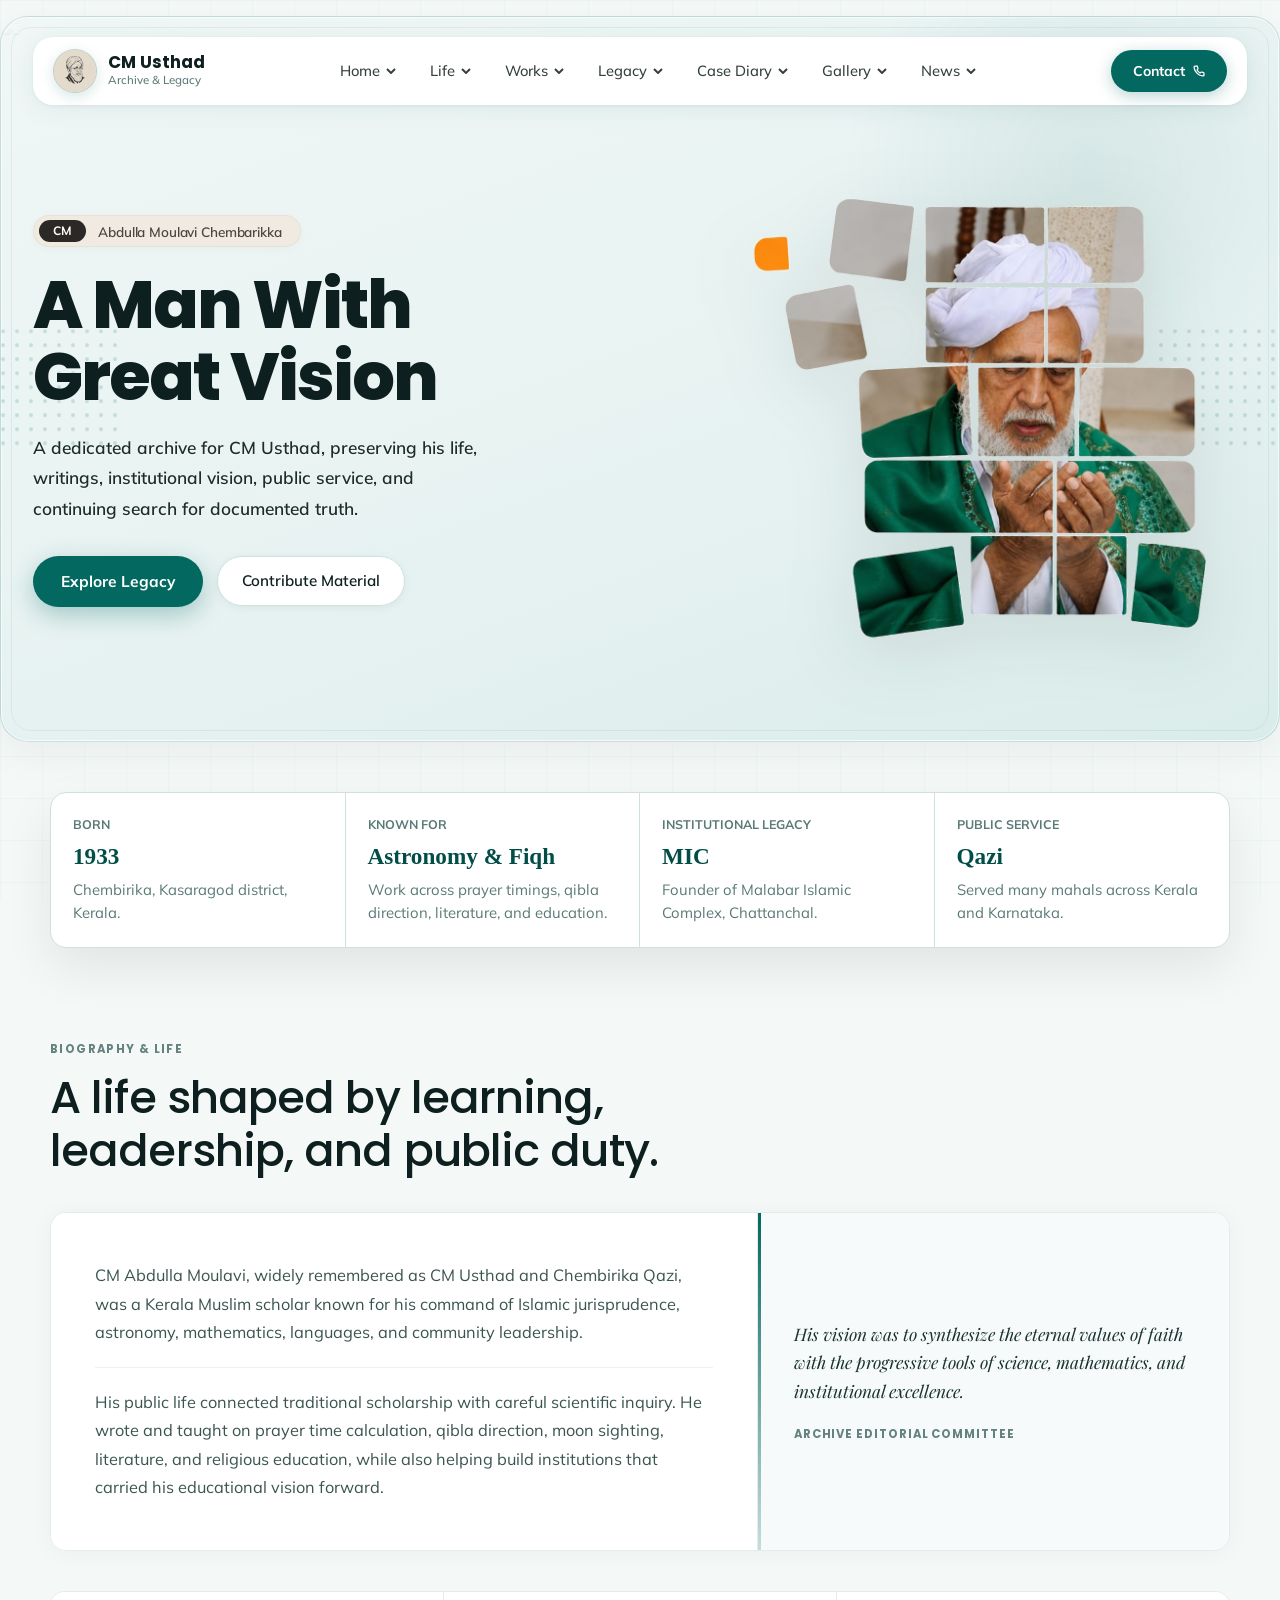
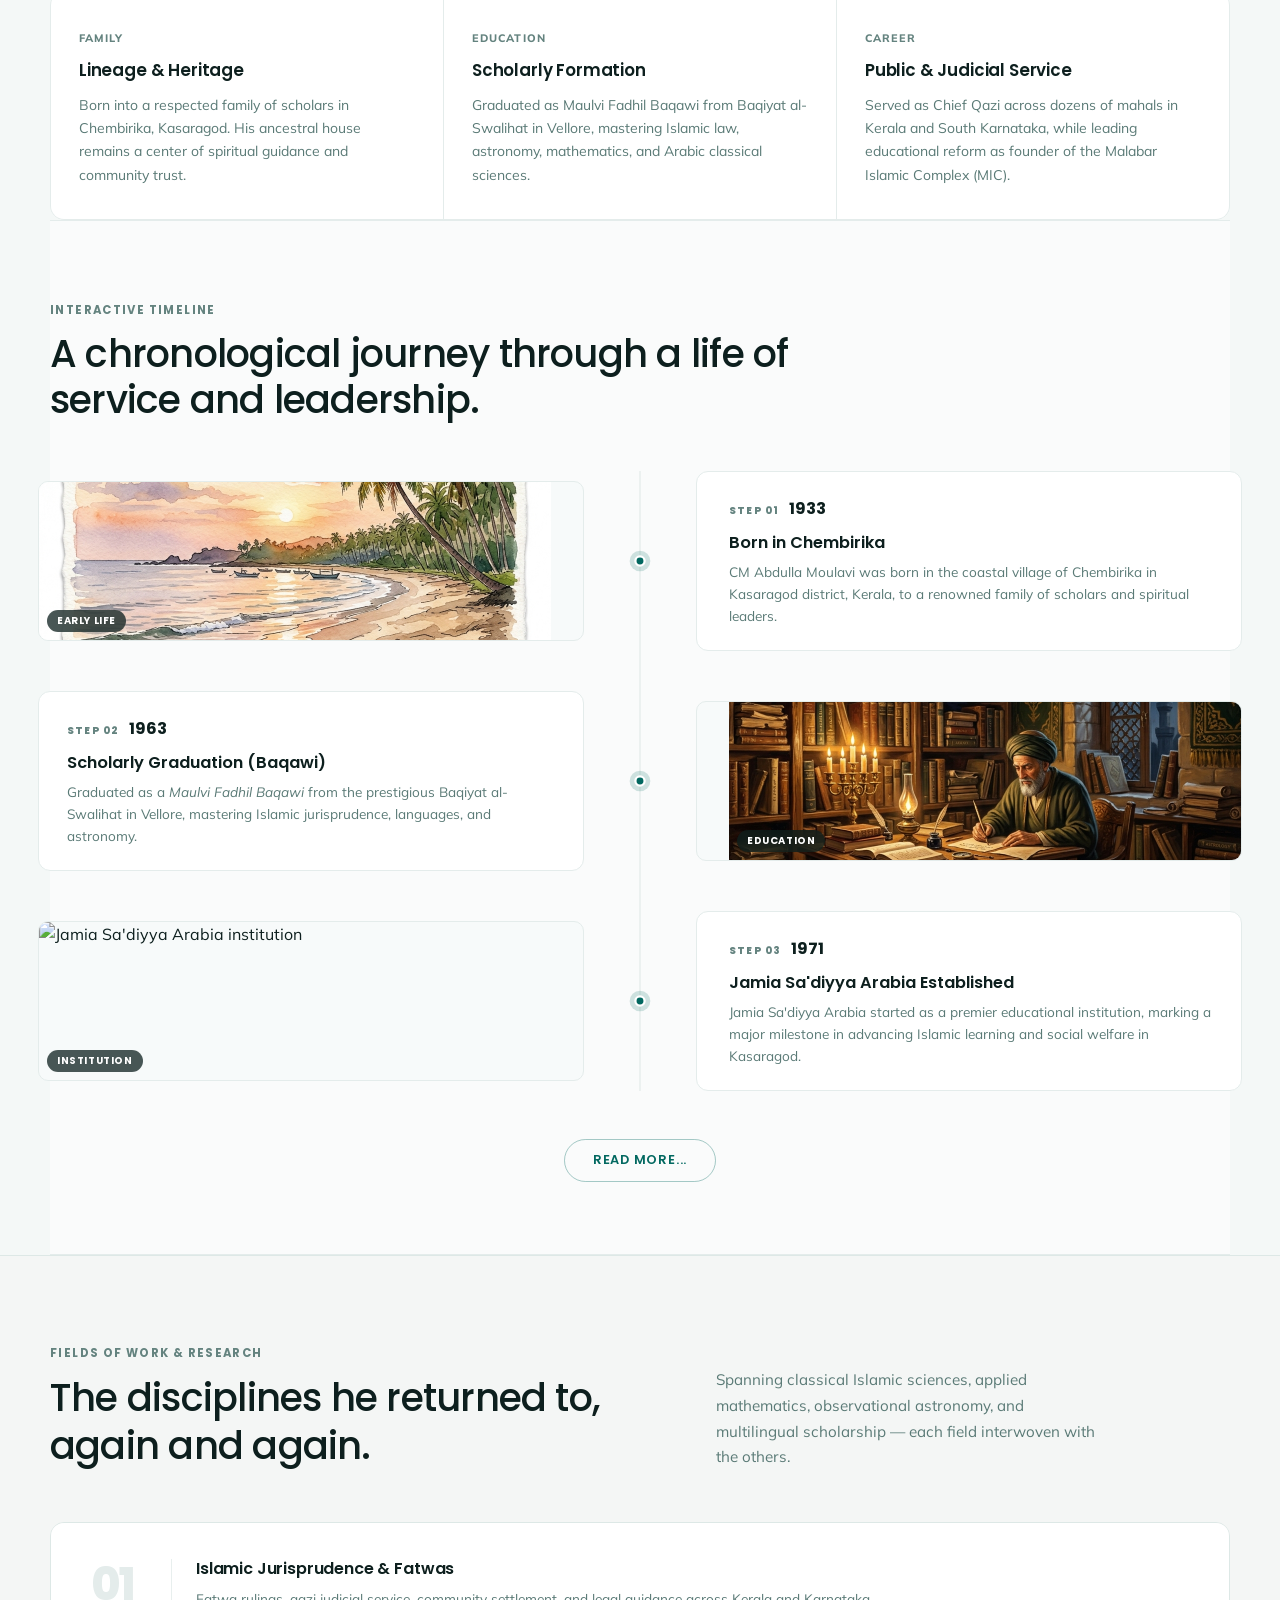
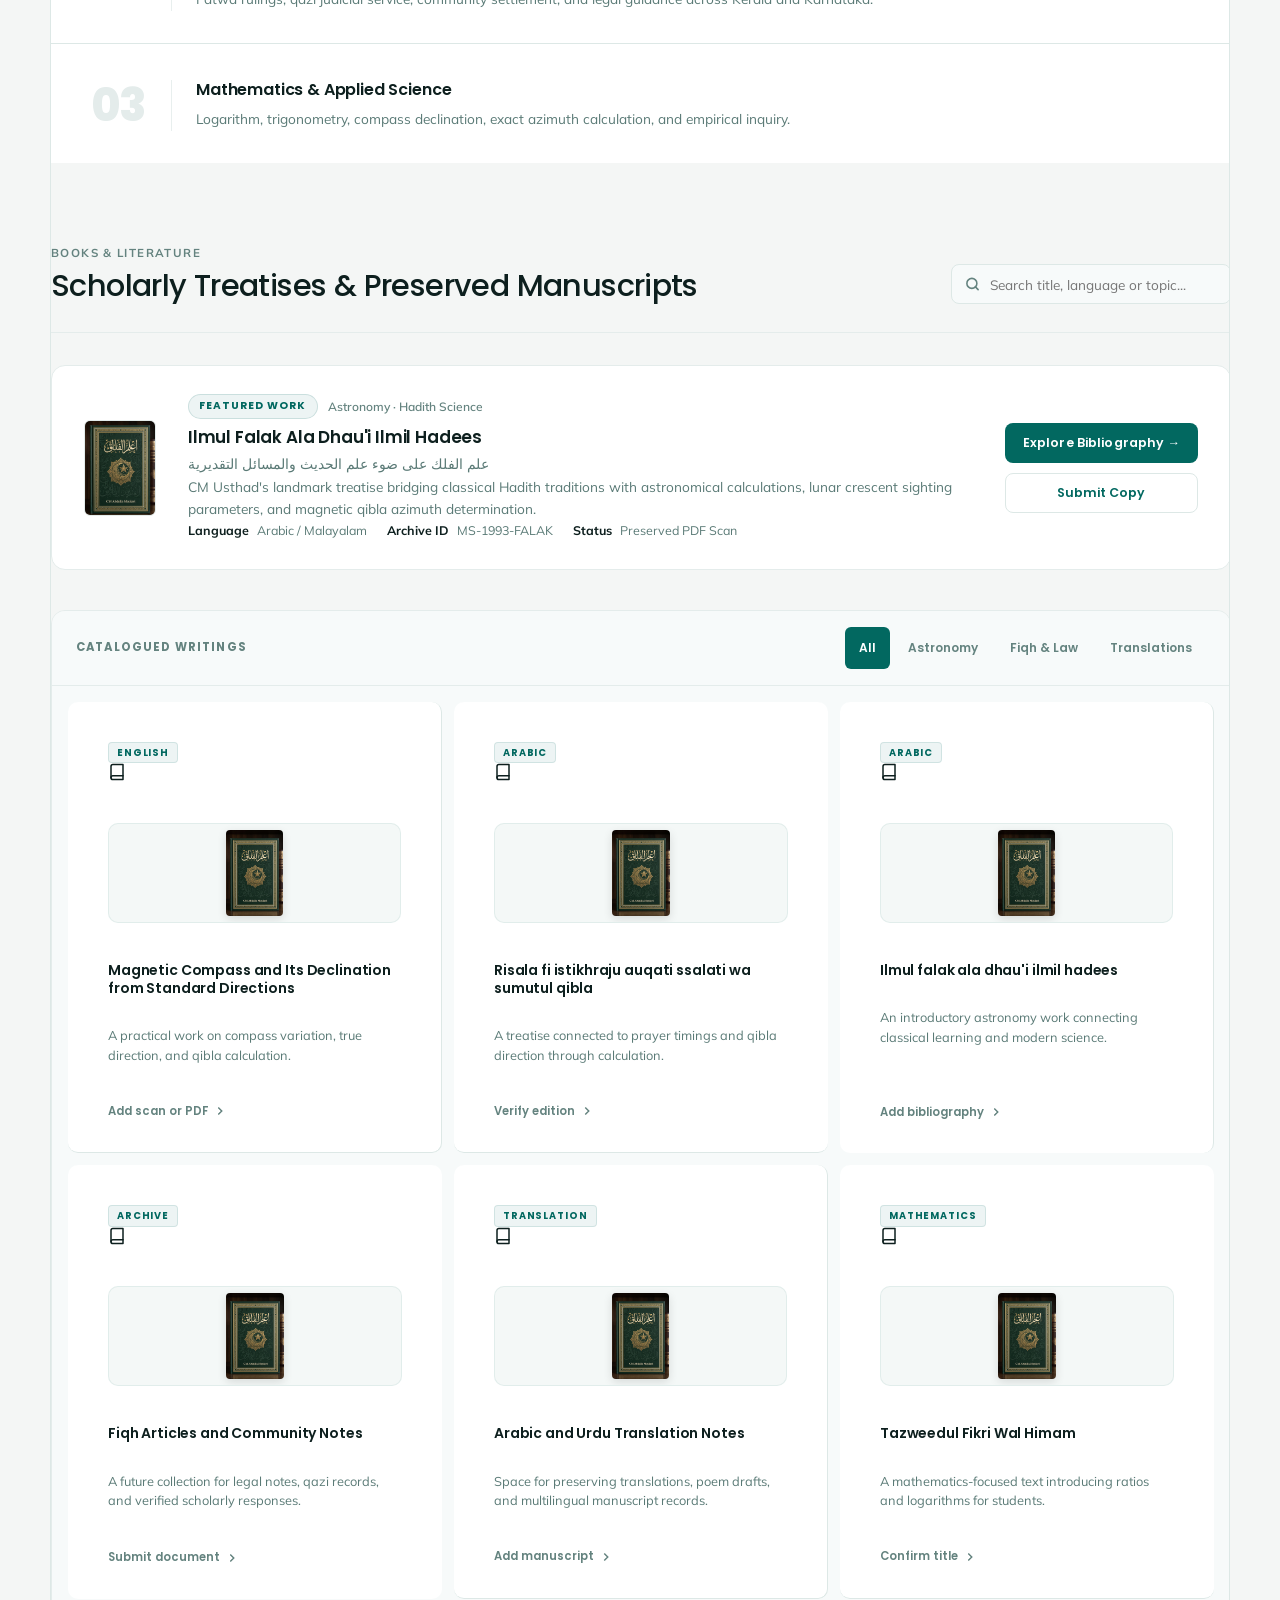
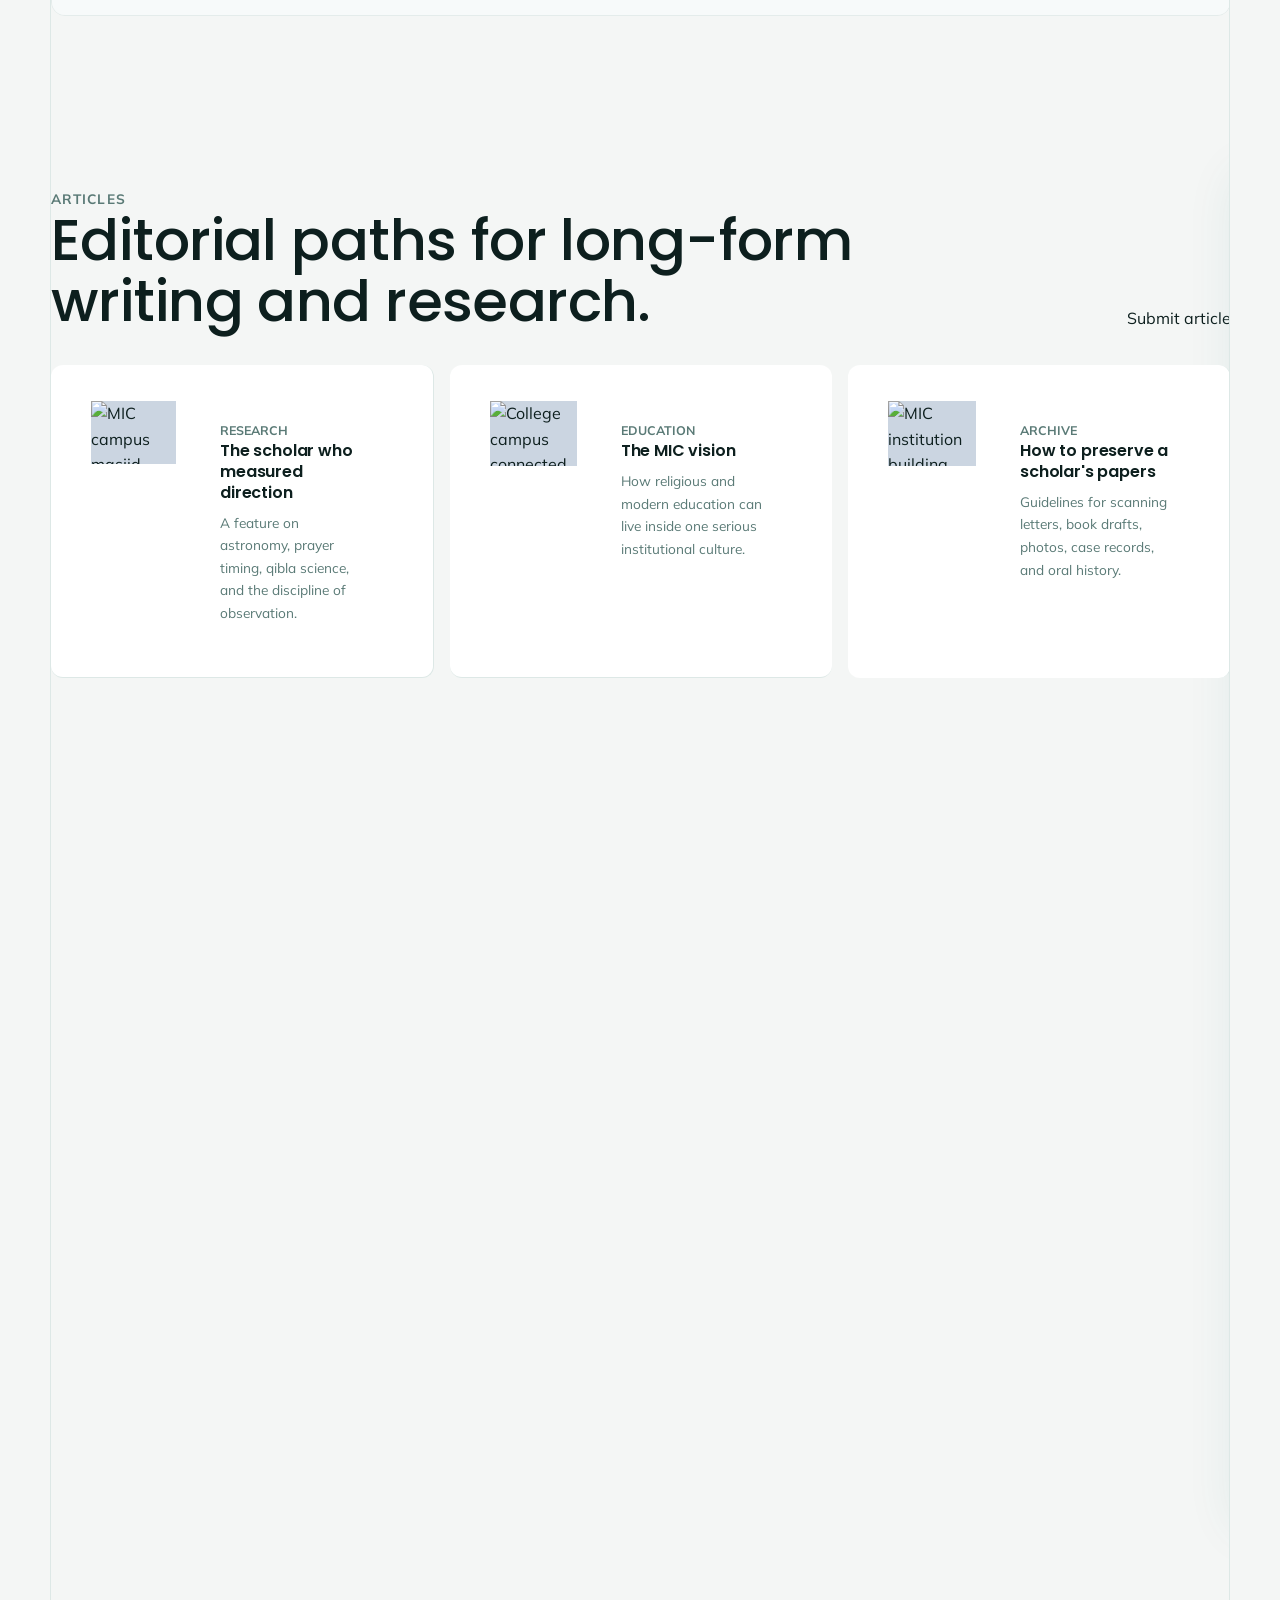
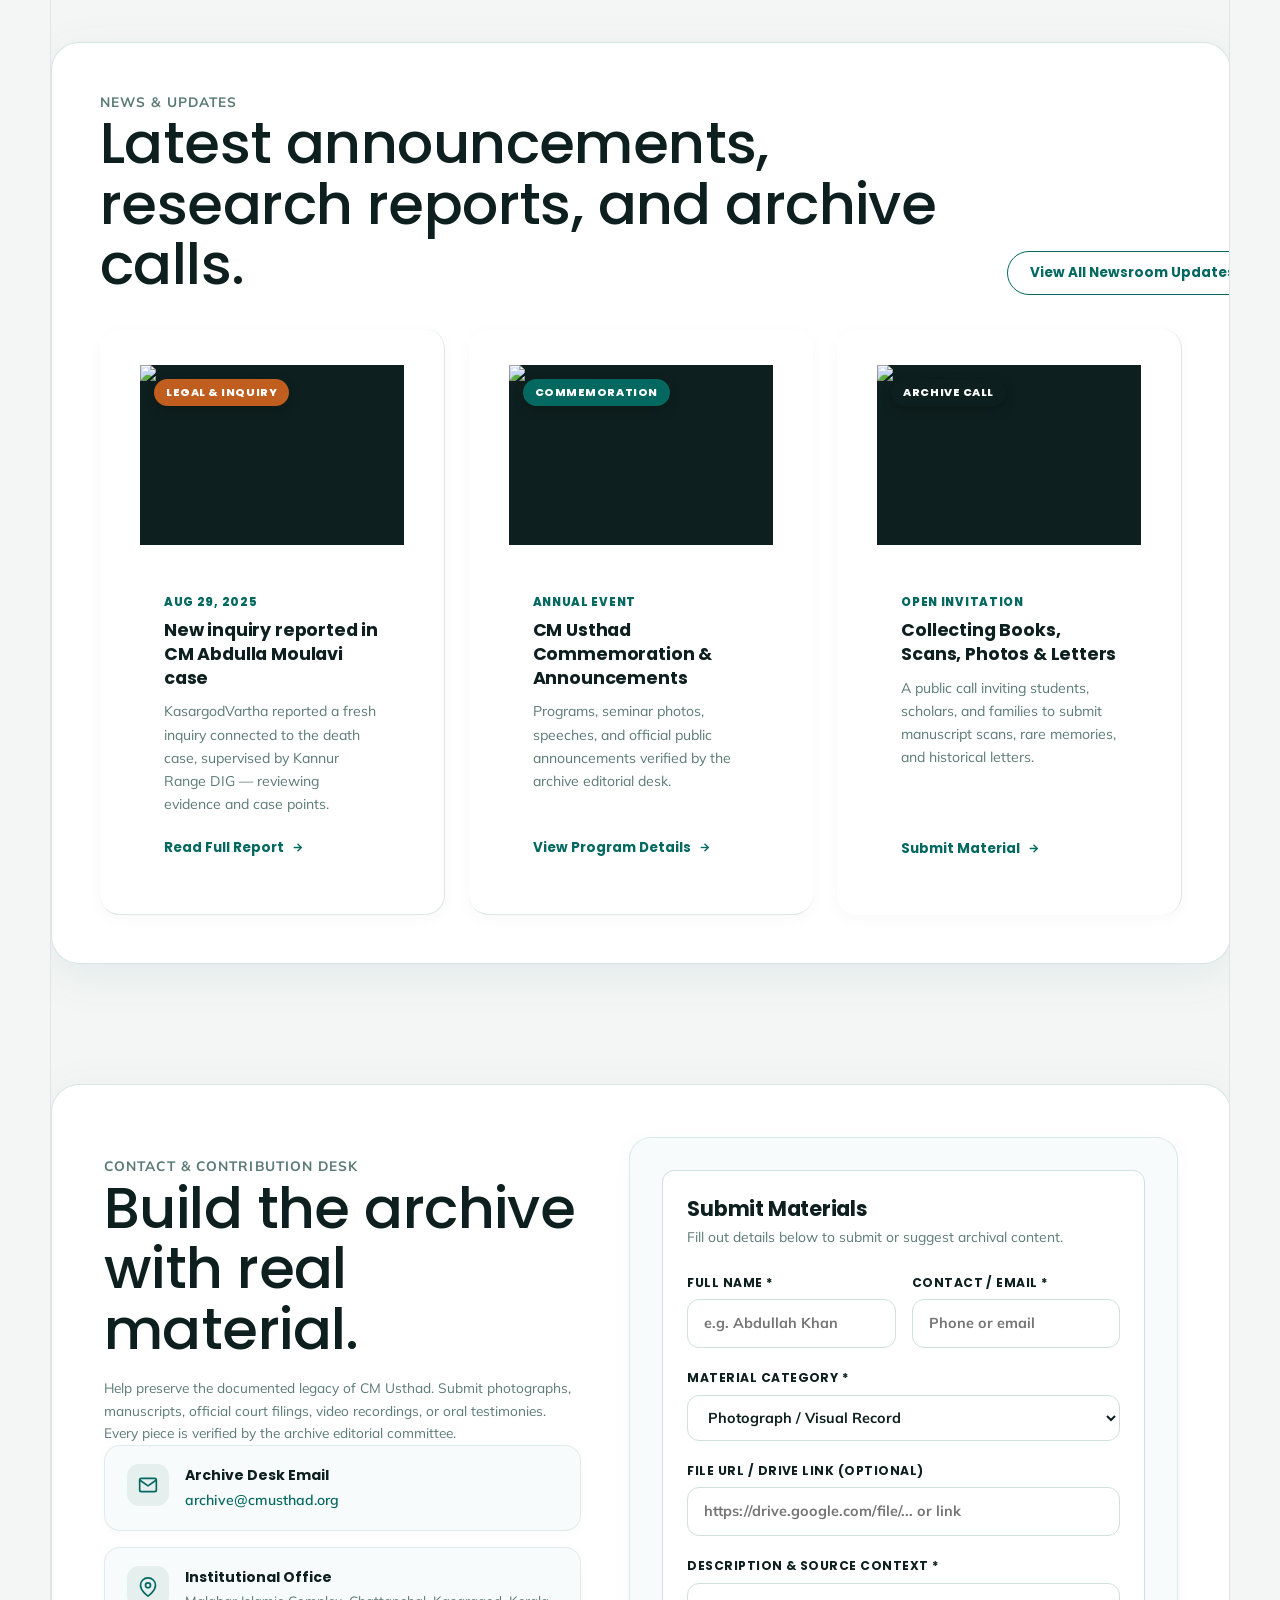
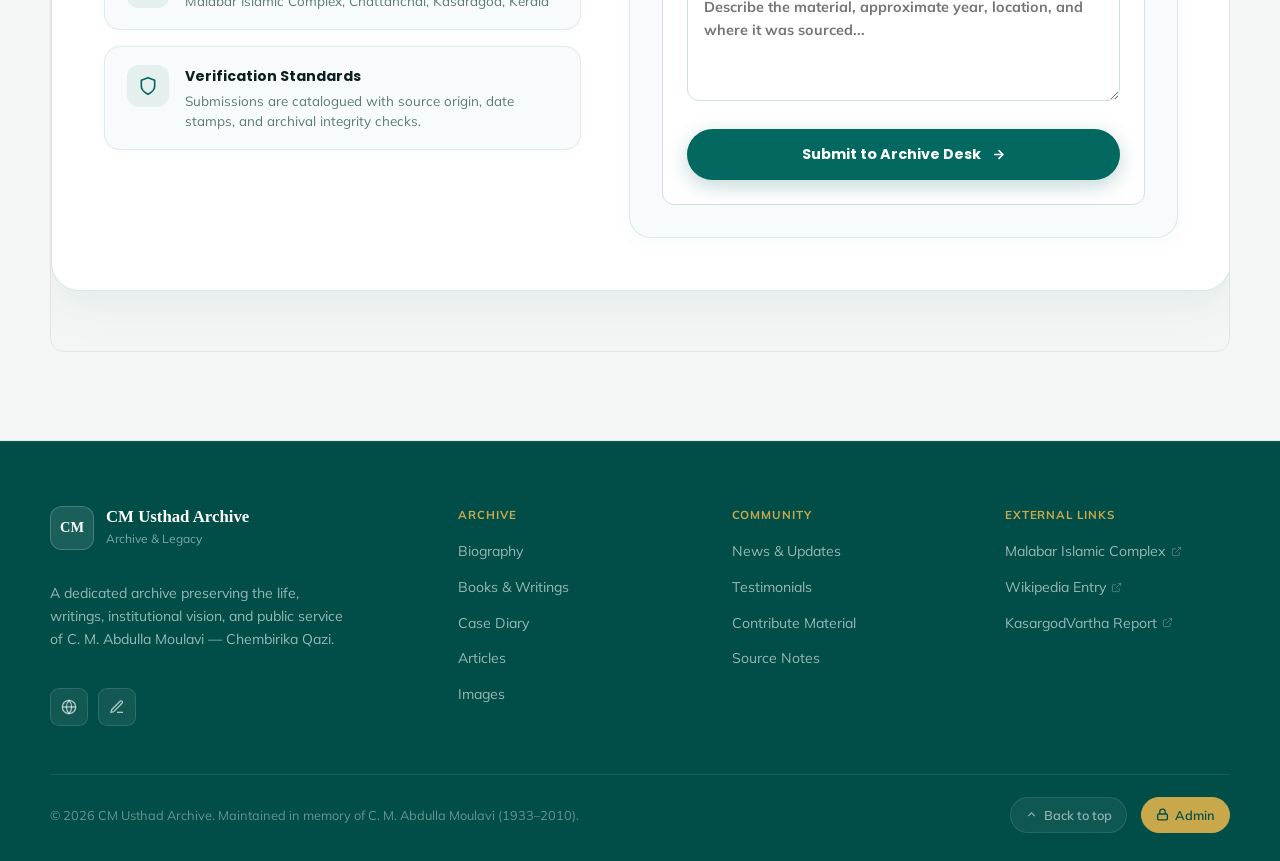
==== commit 3d9348d8: "Redesign: bio, timeline, fields of work, books & literature sections - minimal clean design" ====
--- a/index.html
+++ b/index.html
@@ -459,159 +459,150 @@
       <section class="section knowledge-band scroll-reveal" id="research" aria-labelledby="knowledge-title">
         <div class="section-heading split">
           <div>
-            <p class="eyebrow">Fields of work &amp; Research</p>
-            <h2 id="knowledge-title">The archive is organized around the subjects he returned to repeatedly.</h2>
+            <p class="eyebrow">Fields of Work &amp; Research</p>
+            <h2 id="knowledge-title">The disciplines he returned to, again and again.</h2>
           </div>
           <p class="section-desc">
-            His intellectual legacy spans classical Islamic theology, complex mathematics, observational astronomy, and multilingual translations, bridging traditional sciences with empirical observation.
+            Spanning classical Islamic sciences, applied mathematics, observational astronomy, and multilingual scholarship — each field interwoven with the others.
           </p>
         </div>
         <div class="knowledge-grid">
           <article id="fatwas">
             <span class="index">01</span>
-            <h3>Islamic Jurisprudence &amp; Fatwas</h3>
-            <p>Fatwa rulings, qazi judicial service, community settlement, and legal guidance.</p>
+            <div class="kw-body">
+              <h3>Islamic Jurisprudence &amp; Fatwas</h3>
+              <p>Fatwa rulings, qazi judicial service, community settlement, and legal guidance across Kerala and Karnataka.</p>
+            </div>
           </article>
           <article>
             <span class="index">02</span>
-            <h3>Astronomy</h3>
-            <p>Prayer timings, moon sighting, qibla direction, and field observations.</p>
+            <div class="kw-body">
+              <h3>Astronomy &amp; Celestial Science</h3>
+              <p>Prayer timings, moon sighting, qibla direction, crescent visibility parameters, and field observations.</p>
+            </div>
           </article>
           <article>
             <span class="index">03</span>
-            <h3>Mathematics &amp; Science</h3>
-            <p>Logarithm, trigonometry, compass declination, and applied calculation.</p>
+            <div class="kw-body">
+              <h3>Mathematics &amp; Applied Science</h3>
+              <p>Logarithm, trigonometry, compass declination, exact azimuth calculation, and empirical inquiry.</p>
+            </div>
           </article>
           <article id="lectures">
             <span class="index">04</span>
-            <h3>Languages &amp; Lectures</h3>
-            <p>Arabic, Malayalam, Urdu, English, translation notes, and public speeches.</p>
+            <div class="kw-body">
+              <h3>Languages &amp; Lectures</h3>
+              <p>Arabic, Malayalam, Urdu, English — translation notes, public speeches, and scholarly inaugurations.</p>
+            </div>
           </article>
-        </div>
-      </section>
-
-      <section class="section books-section" id="books">
+              <section class="section books-section" id="books">
+
+        <!-- Section Header -->
         <div class="bk-section-header">
           <div>
             <p class="eyebrow">Books &amp; Literature</p>
             <h2>Scholarly Treatises &amp; Preserved Manuscripts</h2>
           </div>
           <div class="search-box-wrap">
-            <svg class="search-icon" width="16" height="16" viewBox="0 0 24 24" fill="none" stroke="currentColor" stroke-width="2.5" stroke-linecap="round" stroke-linejoin="round"><circle cx="11" cy="11" r="8"/><line x1="21" y1="21" x2="16.65" y2="16.65"/></svg>
+            <svg class="search-icon" width="15" height="15" viewBox="0 0 24 24" fill="none" stroke="currentColor" stroke-width="2.5" stroke-linecap="round" stroke-linejoin="round"><circle cx="11" cy="11" r="8"/><line x1="21" y1="21" x2="16.65" y2="16.65"/></svg>
             <input type="search" id="bookSearch" placeholder="Search title, language or topic..." aria-label="Search writings">
           </div>
         </div>
 
-        <!-- Featured Book Spotlight Banner -->
-        <div class="bk-hero-banner">
-          <div class="bk-hero-cover">
-            <div class="bk-3d-book">
-              <img src="book-cover.jpg" alt="Ilmul Falak Book Cover" loading="lazy">
-              <span class="bk-ribbon">Pioneering Work</span>
-            </div>
-          </div>
-          <div class="bk-hero-details">
-            <div class="bk-hero-eyebrow">
-              <span class="bk-tag-gold">Featured Masterpiece</span>
-              <span class="bk-tag-dark">Astronomy &amp; Hadith Science</span>
+        <!-- Featured Book — Horizontal Editorial Strip -->
+        <div class="bk-featured-strip">
+          <div class="bk-featured-cover">
+            <img src="book-cover.jpg" alt="Ilmul Falak Book Cover" loading="lazy">
+          </div>
+          <div class="bk-featured-body">
+            <div class="bk-featured-tags">
+              <span class="bk-tag-feat">Featured Work</span>
+              <span class="bk-tag-cat">Astronomy · Hadith Science</span>
             </div>
             <h3>Ilmul Falak Ala Dhau'i Ilmil Hadees</h3>
             <p class="bk-arabic-sub">علم الفلك على ضوء علم الحديث والمسائل التقديرية</p>
-            <p class="bk-hero-summary">
-              CM Usthad’s landmark treatise bridging classical Hadith traditions with astronomical calculations, lunar crescent sighting parameters, and magnetic qibla azimuth determination.
-            </p>
-            <div class="bk-meta-grid">
-              <div class="meta-pill">
-                <small>Language</small>
-                <strong>Arabic / Malayalam</strong>
-              </div>
-              <div class="meta-pill">
-                <small>Archive ID</small>
-                <strong>MS-1993-FALAK</strong>
-              </div>
-              <div class="meta-pill">
-                <small>Status</small>
-                <strong>Preserved PDF Scan</strong>
-              </div>
-            </div>
-            <div class="bk-hero-buttons">
-              <a href="works.html" class="btn-gold-fill">
-                <span>Explore Full Bibliography</span>
-                <svg width="15" height="15" viewBox="0 0 24 24" fill="none" stroke="currentColor" stroke-width="2.5"><polyline points="9 18 15 12 9 6"/></svg>
-              </a>
-              <a href="#contribute" class="btn-ghost-outline">
-                Submit Manuscript Copy
-              </a>
-            </div>
-          </div>
-        </div>
-
-        <!-- Catalog Filter Bar -->
-        <div class="bk-all-header">
-          <h4>Catalogued Writings</h4>
-          <div class="filter-group" aria-label="Filter books">
-            <button type="button" class="filter-button active" data-filter="all">All Works</button>
-            <button type="button" class="filter-button" data-filter="astronomy">Astronomy &amp; Science</button>
-            <button type="button" class="filter-button" data-filter="fiqh">Fiqh &amp; Law</button>
-            <button type="button" class="filter-button" data-filter="translation">Translations</button>
-          </div>
-        </div>
-
-        <!-- Dynamic Grid Container -->
-        <div class="book-grid" id="bookGrid">
-          <article class="book-card" data-category="astronomy" data-title="Magnetic Compass and Its Declination from Standard Directions">
-            <div class="book-card-header">
-              <span class="book-label">English</span>
-              <div class="book-card-icon" aria-hidden="true">
-                <svg width="18" height="18" viewBox="0 0 24 24" fill="none" stroke="currentColor" stroke-width="2" stroke-linecap="round" stroke-linejoin="round"><path d="M4 19.5A2.5 2.5 0 0 1 6.5 17H20"/><path d="M6.5 2H20v20H6.5A2.5 2.5 0 0 1 4 19.5v-15A2.5 2.5 0 0 1 6.5 2z"/></svg>
-              </div>
-            </div>
-            <div class="book-card-cover">
-              <img src="book-cover.jpg" alt="Magnetic Compass and Its Declination" loading="lazy">
-            </div>
-            <h3>Magnetic Compass and Its Declination</h3>
-            <p>A practical, ground-breaking treatise on magnetic variation, compass declination, and exact qibla direction calculation.</p>
-            <a class="book-card-link" href="#contribute">
-              <span>Add scan or PDF</span>
-              <svg width="14" height="14" viewBox="0 0 24 24" fill="none" stroke="currentColor" stroke-width="2.5"><polyline points="9 18 15 12 9 6"/></svg>
-            </a>
-          </article>
-
-          <article class="book-card" data-category="astronomy" data-title="Risala fi istikhraju auqati ssalati wa sumutul qibla">
-            <div class="book-card-header">
-              <span class="book-label">Arabic</span>
-              <div class="book-card-icon" aria-hidden="true">
-                <svg width="18" height="18" viewBox="0 0 24 24" fill="none" stroke="currentColor" stroke-width="2" stroke-linecap="round" stroke-linejoin="round"><path d="M4 19.5A2.5 2.5 0 0 1 6.5 17H20"/><path d="M6.5 2H20v20H6.5A2.5 2.5 0 0 1 4 19.5v-15A2.5 2.5 0 0 1 6.5 2z"/></svg>
-              </div>
-            </div>
-            <div class="book-card-cover">
-              <img src="book-cover.jpg" alt="Risala fi Istikhraju Auqati Ssalati" loading="lazy">
-            </div>
-            <h3>Risala fi Istikhraju Auqati Ssalati</h3>
-            <p>Mathematical and astronomical formulation for determining prayer times and directional azimuths across regions.</p>
-            <a class="book-card-link" href="#contribute">
-              <span>Verify edition</span>
-              <svg width="14" height="14" viewBox="0 0 24 24" fill="none" stroke="currentColor" stroke-width="2.5"><polyline points="9 18 15 12 9 6"/></svg>
-            </a>
-          </article>
-
-          <article class="book-card" data-category="astronomy" data-title="Ilmul falak ala dhau'i ilmil hadees">
-            <div class="book-card-header">
-              <span class="book-label">Arabic</span>
-              <div class="book-card-icon" aria-hidden="true">
-                <svg width="18" height="18" viewBox="0 0 24 24" fill="none" stroke="currentColor" stroke-width="2" stroke-linecap="round" stroke-linejoin="round"><path d="M4 19.5A2.5 2.5 0 0 1 6.5 17H20"/><path d="M6.5 2H20v20H6.5A2.5 2.5 0 0 1 4 19.5v-15A2.5 2.5 0 0 1 6.5 2z"/></svg>
-              </div>
-            </div>
-            <div class="book-card-cover">
-              <img src="book-cover.jpg" alt="Ilmul Falak Ala Dhau'i Ilmil Hadees" loading="lazy">
-            </div>
-            <h3>Ilmul Falak Ala Dhau'i Ilmil Hadees</h3>
-            <p>An introductory work bridging Hadith traditions with astronomical science, moon sighting, and celestial observations.</p>
-            <a class="book-card-link" href="#contribute">
-              <span>Add bibliography</span>
-              <svg width="14" height="14" viewBox="0 0 24 24" fill="none" stroke="currentColor" stroke-width="2.5"><polyline points="9 18 15 12 9 6"/></svg>
-            </a>
-          </article>
+            <p class="bk-featured-desc">CM Usthad's landmark treatise bridging classical Hadith traditions with astronomical calculations, lunar crescent sighting parameters, and magnetic qibla azimuth determination.</p>
+            <div class="bk-featured-meta">
+              <span><em>Language</em> Arabic / Malayalam</span>
+              <span><em>Archive ID</em> MS-1993-FALAK</span>
+              <span><em>Status</em> Preserved PDF Scan</span>
+            </div>
+          </div>
+          <div class="bk-featured-actions">
+            <a href="works.html" class="bk-cta-primary">Explore Bibliography →</a>
+            <a href="#contribute" class="bk-cta-ghost">Submit Copy</a>
+          </div>
+        </div>
+
+        <!-- Catalogue Filter + List -->
+        <div class="bk-catalogue">
+          <div class="bk-catalogue-header">
+            <span class="bk-catalogue-label">Catalogued Writings</span>
+            <div class="filter-group" aria-label="Filter books">
+              <button type="button" class="filter-button active" data-filter="all">All</button>
+              <button type="button" class="filter-button" data-filter="astronomy">Astronomy</button>
+              <button type="button" class="filter-button" data-filter="fiqh">Fiqh &amp; Law</button>
+              <button type="button" class="filter-button" data-filter="translation">Translations</button>
+            </div>
+          </div>
+
+          <div class="book-grid" id="bookGrid">
+
+            <article class="book-card" data-category="astronomy" data-title="Magnetic Compass and Its Declination from Standard Directions">
+              <div class="bk-row-cover">
+                <img src="book-cover.jpg" alt="Magnetic Compass" loading="lazy">
+              </div>
+              <div class="bk-row-body">
+                <div class="bk-row-tags">
+                  <span class="book-label">English</span>
+                  <span class="bk-row-subject">Astronomy &amp; Navigation</span>
+                </div>
+                <h3>Magnetic Compass and Its Declination from Standard Directions</h3>
+                <p>A ground-breaking treatise on magnetic variation, compass declination, and exact qibla direction calculation.</p>
+              </div>
+              <a class="book-card-link" href="#contribute">
+                <span>Add scan</span>
+                <svg width="13" height="13" viewBox="0 0 24 24" fill="none" stroke="currentColor" stroke-width="2.5"><polyline points="9 18 15 12 9 6"/></svg>
+              </a>
+            </article>
+
+            <article class="book-card" data-category="astronomy" data-title="Risala fi istikhraju auqati ssalati wa sumutul qibla">
+              <div class="bk-row-cover">
+                <img src="book-cover.jpg" alt="Risala" loading="lazy">
+              </div>
+              <div class="bk-row-body">
+                <div class="bk-row-tags">
+                  <span class="book-label">Arabic</span>
+                  <span class="bk-row-subject">Prayer Times · Qibla</span>
+                </div>
+                <h3>Risala fi Istikhraju Auqati Ssalati</h3>
+                <p>Mathematical and astronomical formulation for determining prayer times and directional azimuths across regions.</p>
+              </div>
+              <a class="book-card-link" href="#contribute">
+                <span>Verify edition</span>
+                <svg width="13" height="13" viewBox="0 0 24 24" fill="none" stroke="currentColor" stroke-width="2.5"><polyline points="9 18 15 12 9 6"/></svg>
+              </a>
+            </article>
+
+            <article class="book-card" data-category="astronomy" data-title="Ilmul falak ala dhau'i ilmil hadees">
+              <div class="bk-row-cover">
+                <img src="book-cover.jpg" alt="Ilmul Falak" loading="lazy">
+              </div>
+              <div class="bk-row-body">
+                <div class="bk-row-tags">
+                  <span class="book-label">Arabic</span>
+                  <span class="bk-row-subject">Hadith · Celestial Science</span>
+                </div>
+                <h3>Ilmul Falak Ala Dhau'i Ilmil Hadees</h3>
+                <p>An introductory work bridging Hadith traditions with astronomical science, moon sighting, and celestial observations.</p>
+              </div>
+              <a class="book-card-link" href="#contribute">
+                <span>Add bibliography</span>
+                <svg width="13" height="13" viewBox="0 0 24 24" fill="none" stroke="currentColor" stroke-width="2.5"><polyline points="9 18 15 12 9 6"/></svg>
+              </a>
+            </article>
+
+          </div>
         </div>
       </section>
 
--- a/styles.css
+++ b/styles.css
@@ -1073,317 +1073,317 @@
   font-size: clamp(2rem, 4.5vw, 4rem);
 }
 
+/* ═══ BIO SECTION — MINIMAL REDESIGN ═══ */
+
+/* Scoped eyebrow override: bio section uses neutral slate, not gold */
+#bio .eyebrow {
+  color: #64837f;
+  font-size: 0.72rem;
+  letter-spacing: 0.12em;
+}
+
+#bio .section-heading h2 {
+  font-size: clamp(1.7rem, 3.5vw, 2.8rem);
+  color: #0d1f1e;
+  font-weight: 500;
+  letter-spacing: -0.02em;
+  line-height: 1.2;
+}
+
 .bio-layout {
   display: grid;
-  grid-template-columns: 1fr 1fr;
-  gap: 42px;
+  grid-template-columns: 3fr 2fr;
+  gap: 0;
   align-items: stretch;
+  border: 1px solid #e4eceb;
+  border-radius: 16px;
+  overflow: hidden;
+  background: #ffffff;
+  box-shadow: 0 2px 24px rgba(13, 31, 30, 0.04);
 }
 
 .bio-copy {
-  padding: 36px;
-  background: var(--white);
-  border: 1px solid var(--line);
-  border-radius: var(--radius);
+  padding: 48px 44px;
+  background: #ffffff;
+  border-right: 1px solid #e4eceb;
   display: flex;
   flex-direction: column;
   justify-content: center;
+  gap: 0;
 }
 
 .bio-copy p {
   margin: 0;
-  color: #34423d;
-  font-size: 1.05rem;
-  line-height: 1.7;
+  color: #3a5450;
+  font-size: 1.02rem;
+  line-height: 1.75;
+  font-weight: 400;
 }
 
 .bio-copy p + p {
-  margin-top: 18px;
+  margin-top: 20px;
+  padding-top: 20px;
+  border-top: 1px solid #eef3f2;
 }
 
 .bio-quote-card {
-  background: linear-gradient(135deg, rgba(35, 62, 102, 0.02) 0%, rgba(191, 141, 67, 0.03) 100%);
-  border: 1px dashed var(--brass);
-  border-radius: var(--radius);
-  padding: 36px;
+  background: #f7fafa;
+  border: none;
+  border-radius: 0;
+  padding: 44px 36px;
   display: flex;
   flex-direction: column;
   justify-content: center;
   position: relative;
+  overflow: hidden;
+}
+
+.bio-quote-card::before {
+  content: '';
+  position: absolute;
+  top: 0;
+  left: 0;
+  width: 3px;
+  height: 100%;
+  background: linear-gradient(180deg, #026860 0%, rgba(2,104,96,0.2) 100%);
 }
 
 .bio-quote-card .quote-icon {
-  color: var(--brass);
-  opacity: 0.12;
-  position: absolute;
-  top: 24px;
-  left: 24px;
+  display: none;
 }
 
 .bio-quote-card blockquote {
   font-family: var(--font-display);
-  font-size: 1.25rem;
-  line-height: 1.5;
-  color: var(--blue-deep);
-  margin: 0 0 16px;
+  font-size: 1.08rem;
+  line-height: 1.65;
+  color: #1a3330;
+  margin: 0 0 20px;
   position: relative;
   z-index: 1;
   font-style: italic;
+  font-weight: 400;
 }
 
 .bio-quote-card cite {
   font-family: var(--font-heading);
-  font-size: 0.8rem;
+  font-size: 0.72rem;
   font-weight: 700;
   text-transform: uppercase;
-  color: var(--muted);
+  color: #64837f;
   font-style: normal;
-  letter-spacing: 0.05em;
+  letter-spacing: 0.08em;
 }
 
 /* ═══════════════════════════════════════════════════════
-   WEBFLOW "SCROLL INTO VIEW" TIMELINE DESIGN
+   TIMELINE — MINIMAL REDESIGN
 ════════════════════════════════════════════════════════ */
 .timeline-section {
-  padding: 100px 0;
-  background: var(--paper);
-  border-top: 1px solid var(--line);
-  border-bottom: 1px solid var(--line);
+  padding: 80px 0 72px;
+  background: #fafbfb;
+  border-top: 1px solid #e4eceb;
+  border-bottom: 1px solid #e4eceb;
   position: relative;
-  overflow: hidden;
+}
+
+/* Scoped eyebrow for timeline */
+#timeline .eyebrow {
+  color: #64837f;
+  font-size: 0.72rem;
+  letter-spacing: 0.12em;
+}
+
+#timeline .section-heading h2 {
+  font-size: clamp(1.5rem, 3vw, 2.4rem);
+  font-weight: 500;
+  color: #0d1f1e;
+  letter-spacing: -0.02em;
+  line-height: 1.2;
 }
 
 .timeline-container {
   position: relative;
   width: var(--content);
-  margin: 64px auto 0;
-  padding: 30px 16px; /* Generous padding so shadows & card edges are never clipped */
-}
-
-/* Background static track line */
+  margin: 48px auto 0;
+  padding: 0 16px;
+}
+
+/* Center vertical track */
 .timeline-progress-line {
   position: absolute;
   left: 50%;
   top: 0;
   bottom: 0;
-  width: 4px;
-  background: rgba(2, 104, 96, 0.15);
+  width: 1px;
+  background: #dde8e6;
   transform: translateX(-50%);
-  border-radius: 4px;
-  overflow: hidden;
   z-index: 1;
 }
 
-/* Animated filling line driven by scroll progress */
+/* Animated fill line */
 .timeline-progress-fill {
   position: absolute;
   top: 0;
   left: 0;
   width: 100%;
   height: var(--timeline-height, 0%);
-  background: linear-gradient(180deg, var(--green) 0%, var(--green-mid) 100%);
-  box-shadow: 0 0 12px rgba(2, 104, 96, 0.6);
-  border-radius: 4px;
-  transition: height 120ms cubic-bezier(0.1, 0.5, 0.1, 1);
+  background: linear-gradient(180deg, #026860 0%, rgba(2,104,96,0.35) 100%);
+  transition: height 100ms linear;
 }
 
 .timeline-node {
   position: relative;
   display: grid;
-  grid-template-columns: 1fr 1.05fr;
-  gap: 72px;
-  margin-bottom: 96px;
+  grid-template-columns: 1fr 56px 1fr;
+  gap: 0;
+  margin-bottom: 40px;
   align-items: center;
   z-index: 2;
-  opacity: 0;
-  transform: translateY(36px);
-  transition: opacity 600ms ease, transform 600ms cubic-bezier(0.16, 1, 0.3, 1);
-}
-
-.timeline-node.in-view {
-  opacity: 1;
-  transform: translateY(0);
 }
 
 .timeline-node:last-child {
   margin-bottom: 0;
 }
 
-/* Grid layout alternating left / right */
-.timeline-node:nth-child(even) .timeline-content {
-  grid-column: 2;
-}
-
-.timeline-node:nth-child(even) .timeline-media {
-  grid-column: 1;
-  grid-row: 1;
-}
-
-.timeline-node:nth-child(odd) .timeline-content {
-  grid-column: 1;
-}
-
-.timeline-node:nth-child(odd) .timeline-media {
-  grid-column: 2;
-}
-
-/* Webflow Timeline Marker / Center Node */
+/* odd: content left, marker center, image right */
+.timeline-node:nth-child(odd) .timeline-content  { grid-column: 1; grid-row: 1; padding-right: 32px; }
+.timeline-node:nth-child(odd) .timeline-marker   { grid-column: 2; grid-row: 1; }
+.timeline-node:nth-child(odd) .timeline-media    { grid-column: 3; grid-row: 1; padding-left: 32px; }
+
+/* even: image left, marker center, content right */
+.timeline-node:nth-child(even) .timeline-content { grid-column: 3; grid-row: 1; padding-left: 32px; }
+.timeline-node:nth-child(even) .timeline-marker  { grid-column: 2; grid-row: 1; }
+.timeline-node:nth-child(even) .timeline-media   { grid-column: 1; grid-row: 1; padding-right: 32px; }
+
+/* Center dot marker */
 .timeline-marker {
-  position: absolute;
-  left: 50%;
-  top: 50%;
-  width: 24px;
-  height: 24px;
+  display: flex;
+  align-items: center;
+  justify-content: center;
+  width: 56px;
+  z-index: 5;
+}
+
+.marker-dot {
+  width: 10px;
+  height: 10px;
   border-radius: 50%;
-  background: var(--white);
-  border: 3px solid rgba(2, 104, 96, 0.3);
-  transform: translate(-50%, -50%);
-  z-index: 5;
-  display: grid;
-  place-items: center;
-  transition: all 400ms cubic-bezier(0.175, 0.885, 0.32, 1.275);
-  box-shadow: 0 4px 12px rgba(13, 31, 30, 0.12);
-}
-
-.marker-dot {
-  width: 8px;
-  height: 8px;
-  border-radius: 50%;
-  background: rgba(2, 104, 96, 0.4);
-  transition: background 300ms ease, transform 300ms ease;
-}
-
-.timeline-node.in-view .timeline-marker {
-  border-color: var(--green);
-  background: #ffffff;
-  box-shadow: 0 0 0 6px rgba(2, 104, 96, 0.18), 0 6px 18px rgba(2, 104, 96, 0.25);
-  transform: translate(-50%, -50%) scale(1.15);
+  background: #dde8e6;
+  border: 2px solid #ffffff;
+  box-shadow: 0 0 0 2px #dde8e6;
+  transition: background 350ms ease, box-shadow 350ms ease, transform 350ms ease;
+  flex-shrink: 0;
 }
 
 .timeline-node.in-view .marker-dot {
-  background: var(--green);
-  transform: scale(1.2);
-}
-
-/* Timeline Content Card — Crisp, Defined Edges */
+  background: #026860;
+  box-shadow: 0 0 0 4px rgba(2, 104, 96, 0.18);
+  transform: scale(1.15);
+}
+
+/* Content card — minimal flat style */
 .timeline-content {
   background: #ffffff;
-  padding: 36px 40px;
-  border-radius: 20px;
-  border: 1.5px solid rgba(2, 104, 96, 0.2); /* Defined border outline */
-  box-shadow: 0 12px 32px rgba(13, 31, 30, 0.08), 0 2px 6px rgba(2, 104, 96, 0.04);
-  transition: all 350ms cubic-bezier(0.16, 1, 0.3, 1);
+  padding: 24px 28px;
+  border-radius: 12px;
+  border: 1px solid #e4eceb;
+  transition: border-color 280ms ease;
   position: relative;
 }
 
 .timeline-content:hover {
-  transform: translateY(-5px);
-  box-shadow: 0 20px 48px rgba(2, 104, 96, 0.16), 0 4px 12px rgba(13, 31, 30, 0.06);
-  border-color: var(--green);
-}
-
-/* Step header meta */
+  border-color: rgba(2, 104, 96, 0.45);
+}
+
+/* Step header */
 .timeline-meta {
   display: flex;
-  align-items: center;
-  gap: 12px;
-  margin-bottom: 14px;
+  align-items: baseline;
+  gap: 10px;
+  margin-bottom: 10px;
 }
 
 .timeline-step-badge {
   font-family: 'Poppins', sans-serif;
-  font-size: 0.72rem;
+  font-size: 0.62rem;
   font-weight: 800;
-  letter-spacing: 0.08em;
-  color: var(--green);
-  background: rgba(2, 104, 96, 0.08);
-  padding: 4px 12px;
-  border-radius: 999px;
-  border: 1px solid rgba(2, 104, 96, 0.18);
+  letter-spacing: 0.12em;
+  color: #64837f;
   text-transform: uppercase;
+  background: none;
+  border: none;
+  padding: 0;
+  border-radius: 0;
 }
 
 .timeline-date {
   font-family: 'Poppins', sans-serif;
-  font-size: 1.1rem;
-  font-weight: 700;
-  color: var(--ink);
+  font-size: 1rem;
+  font-weight: 700;
+  color: #0d1f1e;
+  letter-spacing: -0.01em;
 }
 
 .timeline-content h3 {
   font-family: 'Poppins', sans-serif;
-  font-size: 1.45rem;
-  font-weight: 700;
-  line-height: 1.25;
-  margin: 0 0 12px;
-  color: var(--ink);
+  font-size: 1.02rem;
+  font-weight: 600;
+  line-height: 1.3;
+  margin: 0 0 8px;
+  color: #0d1f1e;
 }
 
 .timeline-content p {
-  color: var(--muted);
+  color: #5a7a76;
   font-family: 'Mulish', sans-serif;
-  font-size: 0.96rem;
-  line-height: 1.65;
+  font-size: 0.85rem;
+  line-height: 1.6;
   margin: 0;
 }
 
-/* Timeline Media Card */
+/* Small image thumbnail */
 .timeline-media {
   position: relative;
-  border-radius: 20px;
+  border-radius: 10px;
   overflow: hidden;
-  box-shadow: 0 10px 36px rgba(2, 104, 96, 0.08);
-  height: 280px;
-  transition: all 400ms ease;
-  border: 1px solid var(--line);
-  background: #ffffff;
-  padding: 10px; /* Outer frame padding to keep edges distinct */
+  height: 160px;
+  border: 1px solid #e4eceb;
+  background: #f7fafa;
 }
 
 .timeline-img-wrap {
   position: relative;
   width: 100%;
   height: 100%;
-  border-radius: 12px;
   overflow: hidden;
-  background: var(--paper);
 }
 
 .timeline-media img {
   width: 100%;
   height: 100%;
   object-fit: cover;
-  border-radius: 12px;
-  transition: transform 600ms cubic-bezier(0.16, 1, 0.3, 1);
   display: block;
+  transition: transform 500ms cubic-bezier(0.16, 1, 0.3, 1);
+}
+
+.timeline-node:hover .timeline-media img {
+  transform: scale(1.04);
 }
 
 .media-tag {
   position: absolute;
-  bottom: 12px;
-  left: 12px;
-  background: rgba(13, 31, 30, 0.85);
+  bottom: 8px;
+  left: 8px;
+  background: rgba(13, 31, 30, 0.75);
   color: #ffffff;
-  backdrop-filter: blur(10px);
-  padding: 5px 14px;
+  backdrop-filter: blur(8px);
+  padding: 3px 10px;
   border-radius: 999px;
   font-family: 'Poppins', sans-serif;
-  font-size: 0.72rem;
-  font-weight: 700;
-  letter-spacing: 0.05em;
+  font-size: 0.62rem;
+  font-weight: 700;
+  letter-spacing: 0.06em;
   text-transform: uppercase;
-  border: 1px solid rgba(255, 255, 255, 0.2);
   z-index: 2;
-}
-
-.timeline-node:hover .timeline-media {
-  transform: translateY(-5px);
-  box-shadow: 0 18px 48px rgba(2, 104, 96, 0.14);
-  border-color: var(--green);
-}
-
-.timeline-node:hover .timeline-media img {
-  transform: scale(1.05);
 }
 
 .timeline,
@@ -1393,7 +1393,8 @@
   list-style: none;
 }
 
-.knowledge-band {
+/* Old dark-gradient knowledge band — superseded by redesign */
+.knowledge-band-legacy {
   width: 100%;
   margin-top: 92px;
   padding: 100px max(20px, calc((100vw - 1180px) / 2));
@@ -1414,82 +1415,205 @@
 }
 
 .section-heading.split h2 {
-  color: var(--white);
-  font-family: var(--font-display);
-  font-size: clamp(2rem, 3.8vw, 3.2rem);
+  color: #0d1f1e;
+  font-family: 'Poppins', sans-serif;
+  font-size: clamp(1.5rem, 3vw, 2.4rem);
   font-weight: 500;
-  line-height: 1.15;
+  line-height: 1.2;
+  letter-spacing: -0.02em;
   margin: 0;
 }
 
 .section-heading.split .section-desc {
-  font-size: 1.08rem;
-  color: rgba(255, 255, 255, 0.75);
-  line-height: 1.65;
+  font-size: 0.95rem;
+  color: #5a7a76;
+  line-height: 1.7;
   margin: 0;
+}
+
+/* ═══ FIELDS OF WORK — REDESIGNED ═══ */
+.knowledge-band {
+  width: 100%;
+  margin-top: 0;
+  padding: 88px max(20px, calc((100vw - 1180px) / 2));
+  background: #f4f6f5;
+  border-top: 1px solid #dde8e6;
+  border-bottom: 1px solid #dde8e6;
+}
+
+.knowledge-band #knowledge-title { color: #0d1f1e; }
+
+.section-heading.split .eyebrow {
+  color: #64837f;
+  font-size: 0.72rem;
+  letter-spacing: 0.12em;
+}
+
+.section-heading.split h2 {
+  font-size: clamp(1.5rem, 3vw, 2.4rem);
+  font-weight: 500;
+  letter-spacing: -0.02em;
+  line-height: 1.25;
+  color: #0d1f1e;
+}
+
+.section-heading.split .section-desc {
+  font-size: 0.95rem;
+  color: #5a7a76;
+  line-height: 1.7;
+  margin: 0;
+  max-width: 380px;
 }
 
 .knowledge-grid {
   display: grid;
-  grid-template-columns: repeat(4, 1fr);
-  gap: 20px;
+  grid-template-columns: repeat(2, 1fr);
   width: var(--content);
-  margin: 48px auto 0;
+  margin: 52px auto 0;
   background: transparent;
+  border: 1px solid #dde8e6;
+  border-radius: 14px;
+  overflow: hidden;
 }
 
 .knowledge-grid article {
-  min-height: 240px;
-  padding: 30px;
-  background: rgba(255, 255, 255, 0.05);
-  border: 1px solid rgba(255, 255, 255, 0.08);
-  border-radius: var(--radius);
-  transition: all 300ms ease;
+  position: relative;
+  display: flex;
+  align-items: flex-start;
+  gap: 24px;
+  padding: 36px 40px 32px;
+  background: #ffffff;
+  border: none;
+  border-bottom: 1px solid #dde8e6;
+  border-right: 1px solid #dde8e6;
+  min-height: auto;
+  transition: background 240ms ease;
+  overflow: hidden;
+  cursor: default;
+}
+
+/* Remove right border on even items (right column) */
+.knowledge-grid article:nth-child(2n) {
+  border-right: none;
+}
+
+/* Remove bottom border on last two items */
+.knowledge-grid article:nth-child(3),
+.knowledge-grid article:nth-child(4) {
+  border-bottom: none;
+}
+
+/* Animated teal bar from left edge on hover */
+.knowledge-grid article::before {
+  content: '';
+  position: absolute;
+  top: 0;
+  left: 0;
+  width: 3px;
+  height: 100%;
+  background: #026860;
+  transform: scaleY(0);
+  transform-origin: top;
+  transition: transform 0.35s cubic-bezier(0.16, 1, 0.3, 1);
 }
 
 .knowledge-grid article:hover {
-  background: rgba(255, 255, 255, 0.08);
-  border-color: rgba(191, 141, 67, 0.4);
-  transform: translateY(-4px);
-  box-shadow: 0 12px 32px rgba(18, 30, 51, 0.3), inset 0 0 20px rgba(191, 141, 67, 0.1);
-}
-
+  background: #fbfcfc;
+}
+
+.knowledge-grid article:hover::before {
+  transform: scaleY(1);
+}
+
+/* Large ghost number */
 .knowledge-grid .index {
-  color: var(--brass);
-  font-weight: 700;
-}
-
-.knowledge-grid h3,
-.book-card h3,
-.article-card h3,
-.case-note h3,
-.case-list h3,
-.news-list h3 {
-  margin: 14px 0 8px;
-  font-family: Georgia, "Times New Roman", serif;
-  font-size: 1.35rem;
-  line-height: 1.2;
-  font-weight: 500;
+  display: block;
+  font-family: 'Poppins', sans-serif;
+  font-size: 2.8rem;
+  font-weight: 800;
+  line-height: 1;
+  color: #e4eceb;
+  letter-spacing: -0.04em;
+  margin-bottom: 0;
+  user-select: none;
+  transition: color 300ms ease;
+  flex-shrink: 0;
+  width: 56px;
+  padding-top: 4px;
+}
+
+.knowledge-grid article:hover .index {
+  color: #b8d1ce;
+}
+
+/* Content body */
+.knowledge-grid .kw-body {
+  flex: 1;
+  border-left: 1px solid #e8efee;
+  padding-left: 24px;
+}
+
+.knowledge-grid h3 {
+  margin: 0 0 8px;
+  font-family: 'Poppins', sans-serif;
+  font-size: 1rem;
+  font-weight: 600;
+  color: #0d1f1e;
+  letter-spacing: -0.01em;
+  line-height: 1.3;
 }
 
 .knowledge-grid p {
   margin: 0;
-  color: rgba(255, 255, 255, 0.76);
-}
-
+  color: #5a7a76;
+  font-family: 'Mulish', sans-serif;
+  font-size: 0.855rem;
+  line-height: 1.65;
+}
+
+/* ═══ BOOKS & LITERATURE — REDESIGNED ═══ */
 .books-section {
   width: var(--content);
-  margin: 60px auto;
-  padding: 48px;
-  background: #ffffff;
-  border: 1.5px solid rgba(2, 104, 96, 0.16);
-  border-radius: 28px;
-  box-shadow: 0 12px 48px rgba(2, 104, 96, 0.08);
-}
-
+  margin: 80px auto;
+  padding: 0;
+  background: transparent;
+  border: none;
+  border-radius: 0;
+  box-shadow: none;
+}
+
+/* Section header row */
+.bk-section-header {
+  display: flex;
+  align-items: flex-end;
+  justify-content: space-between;
+  gap: 24px;
+  padding-bottom: 28px;
+  border-bottom: 1px solid #e4eceb;
+  margin-bottom: 36px;
+}
+
+.bk-section-header .eyebrow {
+  color: #64837f;
+  font-size: 0.72rem;
+  letter-spacing: 0.12em;
+  margin-bottom: 6px;
+}
+
+.bk-section-header h2 {
+  font-family: 'Poppins', sans-serif;
+  font-size: clamp(1.3rem, 2.5vw, 1.9rem);
+  font-weight: 500;
+  color: #0d1f1e;
+  letter-spacing: -0.02em;
+  margin: 0;
+  line-height: 1.2;
+}
+
+/* Search box */
 .search-box-wrap {
   position: relative;
-  min-width: min(100%, 320px);
+  min-width: min(100%, 280px);
 }
 
 .search-box-wrap .search-icon {
@@ -1497,247 +1621,380 @@
   left: 14px;
   top: 50%;
   transform: translateY(-50%);
-  color: #026860;
+  color: #64837f;
   pointer-events: none;
 }
 
 .search-box-wrap input[type="search"] {
   width: 100%;
-  min-height: 46px;
-  padding: 10px 16px 10px 42px;
-  background: #ffffff;
-  border: 1.5px solid rgba(2, 104, 96, 0.2);
-  border-radius: 999px;
+  min-height: 40px;
+  padding: 8px 14px 8px 38px;
+  background: #f7fafa;
+  border: 1px solid #dde8e6;
+  border-radius: 8px;
   font-family: 'Mulish', sans-serif;
-  font-size: 0.88rem;
+  font-size: 0.85rem;
   color: #0d1f1e;
   outline: none;
-  transition: all 0.2s ease;
-  box-shadow: 0 2px 8px rgba(2, 104, 96, 0.05);
+  transition: border-color 200ms ease, background 200ms ease;
 }
 
 .search-box-wrap input[type="search"]:focus {
   border-color: #026860;
-  box-shadow: 0 4px 16px rgba(2, 104, 96, 0.18);
-}
-
+  background: #ffffff;
+}
+
+/* Featured book — horizontal strip */
+.bk-featured-strip {
+  display: grid;
+  grid-template-columns: auto 1fr auto;
+  align-items: center;
+  gap: 32px;
+  padding: 28px 32px;
+  background: #ffffff;
+  border: 1px solid #e4eceb;
+  border-radius: 14px;
+  margin-bottom: 40px;
+  transition: border-color 250ms ease;
+}
+
+.bk-featured-strip:hover {
+  border-color: rgba(2,104,96,0.35);
+}
+
+.bk-featured-cover {
+  width: 72px;
+  height: 96px;
+  border-radius: 6px;
+  overflow: hidden;
+  flex-shrink: 0;
+  background: #f0f4f4;
+  border: 1px solid #e4eceb;
+}
+
+.bk-featured-cover img {
+  width: 100%;
+  height: 100%;
+  object-fit: cover;
+  display: block;
+}
+
+.bk-featured-tags {
+  display: flex;
+  align-items: center;
+  gap: 10px;
+  margin-bottom: 8px;
+}
+
+.bk-tag-feat {
+  font-family: 'Poppins', sans-serif;
+  font-size: 0.65rem;
+  font-weight: 700;
+  text-transform: uppercase;
+  letter-spacing: 0.1em;
+  color: #026860;
+  background: rgba(2,104,96,0.07);
+  padding: 3px 10px;
+  border-radius: 999px;
+  border: 1px solid rgba(2,104,96,0.15);
+}
+
+.bk-tag-cat {
+  font-family: 'Mulish', sans-serif;
+  font-size: 0.75rem;
+  color: #64837f;
+  font-weight: 600;
+}
+
+.bk-featured-body h3 {
+  font-family: 'Poppins', sans-serif;
+  font-size: 1.05rem;
+  font-weight: 600;
+  color: #0d1f1e;
+  margin: 0 0 4px;
+  letter-spacing: -0.01em;
+  line-height: 1.3;
+}
+
+.bk-arabic-sub {
+  font-size: 0.82rem;
+  color: #64837f;
+  direction: rtl;
+  text-align: left;
+  margin: 0 0 10px;
+  font-family: 'Mulish', sans-serif;
+}
+
+.bk-featured-desc {
+  font-family: 'Mulish', sans-serif;
+  font-size: 0.855rem;
+  color: #5a7a76;
+  line-height: 1.65;
+  margin: 0 0 14px;
+}
+
+.bk-featured-meta {
+  display: flex;
+  gap: 20px;
+  flex-wrap: wrap;
+}
+
+.bk-featured-meta span {
+  font-family: 'Mulish', sans-serif;
+  font-size: 0.78rem;
+  color: #5a7a76;
+}
+
+.bk-featured-meta em {
+  font-style: normal;
+  font-weight: 700;
+  color: #0d1f1e;
+  margin-right: 5px;
+}
+
+.bk-featured-actions {
+  display: flex;
+  flex-direction: column;
+  gap: 10px;
+  flex-shrink: 0;
+  min-width: 152px;
+}
+
+.bk-cta-primary {
+  display: block;
+  text-align: center;
+  font-family: 'Poppins', sans-serif;
+  font-size: 0.78rem;
+  font-weight: 600;
+  color: #ffffff;
+  background: #026860;
+  padding: 10px 18px;
+  border-radius: 8px;
+  text-decoration: none;
+  letter-spacing: 0.01em;
+  transition: background 200ms ease;
+}
+
+.bk-cta-primary:hover { background: #01403b; }
+
+.bk-cta-ghost {
+  display: block;
+  text-align: center;
+  font-family: 'Poppins', sans-serif;
+  font-size: 0.78rem;
+  font-weight: 600;
+  color: #026860;
+  background: transparent;
+  border: 1px solid #dde8e6;
+  padding: 9px 18px;
+  border-radius: 8px;
+  text-decoration: none;
+  transition: border-color 200ms ease;
+}
+
+.bk-cta-ghost:hover { border-color: #026860; }
+
+/* Catalogue section */
+.bk-catalogue {
+  border: 1px solid #e4eceb;
+  border-radius: 14px;
+  overflow: hidden;
+}
+
+.bk-catalogue-header {
+  display: flex;
+  align-items: center;
+  justify-content: space-between;
+  gap: 16px;
+  padding: 16px 24px;
+  background: #f7fafa;
+  border-bottom: 1px solid #e4eceb;
+}
+
+.bk-catalogue-label {
+  font-family: 'Poppins', sans-serif;
+  font-size: 0.72rem;
+  font-weight: 700;
+  text-transform: uppercase;
+  letter-spacing: 0.1em;
+  color: #64837f;
+}
+
+/* Filter buttons — clean tab style */
 .filter-group {
   display: flex;
-  gap: 10px;
+  gap: 4px;
   flex-wrap: wrap;
-  margin: 20px 0 28px;
+  margin: 0;
 }
 
 .filter-button {
-  padding: 8px 18px;
-  border-radius: 999px;
-  font-family: 'Mulish', sans-serif;
-  font-size: 0.84rem;
-  font-weight: 700;
-  color: #2b3a38;
-  background: #ffffff;
-  border: 1.5px solid #d4e3e0;
+  padding: 5px 14px;
+  border-radius: 6px;
+  font-family: 'Poppins', sans-serif;
+  font-size: 0.75rem;
+  font-weight: 600;
+  color: #64837f;
+  background: transparent;
+  border: none;
   cursor: pointer;
-  transition: all 0.2s ease;
-  box-shadow: 0 2px 6px rgba(2, 104, 96, 0.04);
+  transition: background 180ms ease, color 180ms ease;
 }
 
 .filter-button:hover {
-  border-color: #026860;
-  color: #026860;
-  transform: translateY(-1px);
+  background: #eef3f2;
+  color: #0d1f1e;
 }
 
 .filter-button.active {
   background: #026860;
   color: #ffffff;
-  border-color: #026860;
-  box-shadow: 0 4px 14px rgba(2, 104, 96, 0.28);
-}
-
+}
+
+/* Book cards — 3-column grid */
 .book-grid {
   display: grid;
-  grid-template-columns: repeat(auto-fit, minmax(310px, 1fr));
-  gap: 22px;
-  margin-top: 16px;
-}
-
-.book-card,
-.case-note,
-.news-list article,
-.voices-grid figure {
-  background: var(--white);
-  border: 1.5px solid rgba(2, 104, 96, 0.14);
-  border-radius: 20px;
+  grid-template-columns: repeat(3, 1fr);
+  gap: 12px;
+  padding: 16px;
+  background: #f7fafa;
 }
 
 .book-card {
-  padding: 24px;
+  display: flex;
+  flex-direction: column;
+  padding: 16px;
   background: #ffffff;
-  border: 1.5px solid rgba(2, 104, 96, 0.12);
-  border-radius: 20px;
+  border: 1px solid #e4eceb;
+  border-radius: 10px;
+  transition: border-color 220ms ease, box-shadow 220ms ease;
+  position: relative;
+  overflow: hidden;
+}
+
+/* Subtle top accent line on hover */
+.book-card::before {
+  content: '';
+  position: absolute;
+  top: 0; left: 0; right: 0;
+  height: 2px;
+  background: #026860;
+  border-radius: 10px 10px 0 0;
+  transform: scaleX(0);
+  transition: transform 300ms cubic-bezier(0.16, 1, 0.3, 1);
+}
+
+.book-card:hover {
+  border-color: rgba(2,104,96,0.3);
+  box-shadow: 0 4px 16px rgba(2,104,96,0.07);
+}
+.book-card:hover::before { transform: scaleX(1); }
+
+/* Cover thumbnail */
+.bk-row-cover {
+  width: 100%;
+  height: 160px;
+  border-radius: 7px;
+  overflow: hidden;
+  background: #f0f4f4;
+  border: 1px solid #eef3f2;
+  margin-bottom: 12px;
+  flex-shrink: 0;
+}
+
+.bk-row-cover img {
+  width: 100%;
+  height: 100%;
+  object-fit: cover;
+  display: block;
+  transition: transform 400ms cubic-bezier(0.16, 1, 0.3, 1);
+}
+
+.book-card:hover .bk-row-cover img {
+  transform: scale(1.04);
+}
+
+.bk-row-body {
+  flex: 1;
   display: flex;
   flex-direction: column;
-  box-shadow: 0 4px 16px rgba(13, 31, 30, 0.03);
-  transition: transform 0.3s cubic-bezier(0.16, 1, 0.3, 1), box-shadow 0.3s ease, border-color 0.3s ease;
-  position: relative;
-}
-
-.book-card:hover {
-  transform: translateY(-6px);
-  border-color: #026860;
-  box-shadow: 0 16px 36px rgba(2, 104, 96, 0.14);
-}
-
-.book-card-header {
-  display: flex;
-  align-items: center;
-  justify-content: space-between;
-  margin-bottom: 12px;
+}
+
+.bk-row-tags {
+  display: flex;
+  align-items: center;
+  gap: 6px;
+  margin-bottom: 6px;
+  flex-wrap: wrap;
 }
 
 .book-label {
   display: inline-block;
-  background: rgba(2, 104, 96, 0.08);
+  font-family: 'Poppins', sans-serif;
+  font-size: 0.6rem;
+  font-weight: 700;
+  text-transform: uppercase;
+  letter-spacing: 0.09em;
   color: #026860;
-  font-family: 'Poppins', sans-serif;
+  background: rgba(2,104,96,0.07);
+  padding: 2px 8px;
+  border-radius: 4px;
+  border: 1px solid rgba(2,104,96,0.12);
+}
+
+.bk-row-subject {
+  font-family: 'Mulish', sans-serif;
   font-size: 0.72rem;
-  font-weight: 800;
-  text-transform: uppercase;
-  letter-spacing: 0.05em;
-  padding: 4px 12px;
-  border-radius: 999px;
-  border: 1px solid rgba(2, 104, 96, 0.15);
-}
-
-.book-card-icon {
-  width: 32px;
-  height: 32px;
-  border-radius: 10px;
-  background: rgba(2, 104, 96, 0.06);
-  color: #026860;
-  display: grid;
-  place-items: center;
-}
-
-.book-card-cover {
-  width: 100%;
-  height: 140px;
-  border-radius: 12px;
-  overflow: hidden;
-  margin: 8px 0 16px;
-  background: linear-gradient(135deg, #091f1c 0%, #031512 100%);
-  border: 1px solid rgba(2, 104, 96, 0.15);
-  display: flex;
-  align-items: center;
-  justify-content: center;
-  position: relative;
-}
-
-.book-card-cover::before {
-  content: "";
-  position: absolute;
-  inset: 0;
-  background: radial-gradient(circle at center, rgba(201,168,76,0.15) 0%, transparent 70%);
-  pointer-events: none;
-}
-
-.book-card-cover img {
-  max-height: 120px;
-  width: auto;
-  object-fit: contain;
-  border-radius: 4px;
-  box-shadow: 0 4px 14px rgba(0, 0, 0, 0.4);
-  transition: transform 0.35s ease;
-  position: relative;
-  z-index: 2;
-}
-
-.book-card:hover .book-card-cover img {
-  transform: scale(1.08) rotate(-1deg);
+  color: #8aada9;
+  font-weight: 600;
 }
 
 .book-card h3 {
   font-family: 'Poppins', sans-serif;
-  font-size: 1.1rem;
-  font-weight: 700;
-  line-height: 1.35;
+  font-size: 0.875rem;
+  font-weight: 600;
   color: #0d1f1e;
-  margin: 0 0 8px;
+  margin: 0 0 5px;
+  letter-spacing: -0.01em;
+  line-height: 1.3;
 }
 
 .book-card p {
-  font-size: 0.88rem;
+  font-family: 'Mulish', sans-serif;
+  font-size: 0.8rem;
   color: #5a7a76;
-  line-height: 1.6;
-  margin: 0 0 18px;
-  flex-grow: 1;
+  line-height: 1.55;
+  margin: 0 0 12px;
+  flex: 1;
 }
 
 .book-card-link {
   display: inline-flex;
   align-items: center;
-  gap: 6px;
-  font-family: 'Poppins', sans-serif;
-  font-size: 0.82rem;
-  font-weight: 700;
+  gap: 5px;
+  align-self: flex-start;
+  font-family: 'Poppins', sans-serif;
+  font-size: 0.72rem;
+  font-weight: 600;
+  color: #64837f;
+  text-decoration: none;
+  transition: color 180ms ease;
+  margin-top: auto;
+}
+
+.book-card-link:hover {
   color: #026860;
-  text-decoration: none;
-  transition: all 0.2s ease;
-  margin-top: auto;
-}
-
-.book-card-link:hover {
-  color: #01403b;
-  transform: translateX(4px);
-}
-  color: #0d1f1e;
-  margin: 0 0 10px;
-}
-
-.book-card p,
-.case-note p,
-.case-list p,
-.news-list p,
-.voices-grid figcaption,
-.contribute-section p,
-.sources-section li {
-  color: #5a7a76;
-  font-family: 'Mulish', sans-serif;
-}
-
-.book-card p {
-  font-size: 0.91rem;
-  line-height: 1.6;
-  margin: 0 0 20px;
-}
-
-.book-card-link {
-  margin-top: auto;
-  display: inline-flex;
-  align-items: center;
-  justify-content: space-between;
-  gap: 8px;
-  padding: 10px 16px;
-  border-radius: 12px;
-  background: #f4f8f7;
-  border: 1px solid #d4e3e0;
-  color: #026860;
-  font-family: 'Mulish', sans-serif;
-  font-size: 0.84rem;
-  font-weight: 700;
-  text-decoration: none;
-  transition: all 0.2s ease;
-}
-
-.book-card-link:hover {
-  background: #026860;
-  color: #ffffff;
-  border-color: #026860;
-  transform: translateY(-1px);
-}
-
-/* ── Clean & Professional Case Diary & Digital Archive Section ── */
+}
+
+.book-card-link svg {
+  transition: transform 180ms ease;
+}
+
+.book-card-link:hover svg {
+  transform: translateX(3px);
+}
+
+/* ── Case Diary & Digital Archive Section ── */
 .case-section {
   width: 100%;
   padding: 60px max(20px, calc((100vw - 1180px) / 2));
@@ -2380,32 +2637,44 @@
   transform: translateY(0);
 }
 
-/* Timeline entrance animations */
-.timeline-node.scroll-reveal .timeline-content {
+/* Bio section staggered reveal */
+#bio .bio-layout {
   opacity: 0;
-  transition: all 800ms cubic-bezier(0.16, 1, 0.3, 1);
-}
-
+  transform: translateY(20px);
+  transition: opacity 700ms cubic-bezier(0.16, 1, 0.3, 1), transform 700ms cubic-bezier(0.16, 1, 0.3, 1);
+}
+
+#bio.in-view .bio-layout {
+  opacity: 1;
+  transform: translateY(0);
+}
+
+#bio .life-sub-card:nth-child(1),
+#bio .life-sub-card:nth-child(2),
+#bio .life-sub-card:nth-child(3) {
+  opacity: 0;
+  transform: translateY(16px);
+  transition: opacity 600ms cubic-bezier(0.16, 1, 0.3, 1), transform 600ms cubic-bezier(0.16, 1, 0.3, 1);
+}
+
+#bio.in-view .life-sub-card:nth-child(1) { opacity: 1; transform: translateY(0); transition-delay: 200ms; }
+#bio.in-view .life-sub-card:nth-child(2) { opacity: 1; transform: translateY(0); transition-delay: 340ms; }
+#bio.in-view .life-sub-card:nth-child(3) { opacity: 1; transform: translateY(0); transition-delay: 480ms; }
+
+/* Timeline entrance animations — matched to new 3-col grid */
+.timeline-node.scroll-reveal .timeline-content,
 .timeline-node.scroll-reveal .timeline-media {
   opacity: 0;
-  transition: all 800ms cubic-bezier(0.16, 1, 0.3, 1);
-}
-
-.timeline-node.scroll-reveal:nth-child(odd) .timeline-content {
-  transform: translateX(-40px);
-}
-
-.timeline-node.scroll-reveal:nth-child(odd) .timeline-media {
-  transform: translateX(40px);
-}
-
-.timeline-node.scroll-reveal:nth-child(even) .timeline-content {
-  transform: translateX(40px);
-}
-
-.timeline-node.scroll-reveal:nth-child(even) .timeline-media {
-  transform: translateX(-40px);
-}
+  transition: opacity 550ms cubic-bezier(0.16, 1, 0.3, 1), transform 550ms cubic-bezier(0.16, 1, 0.3, 1);
+}
+
+/* odd: content slides from left, image from right */
+.timeline-node.scroll-reveal:nth-child(odd) .timeline-content  { transform: translateX(-28px); }
+.timeline-node.scroll-reveal:nth-child(odd) .timeline-media    { transform: translateX(28px); }
+
+/* even: content slides from right, image from left */
+.timeline-node.scroll-reveal:nth-child(even) .timeline-content { transform: translateX(28px); }
+.timeline-node.scroll-reveal:nth-child(even) .timeline-media   { transform: translateX(-28px); }
 
 .timeline-node.in-view .timeline-content,
 .timeline-node.in-view .timeline-media {
@@ -2413,13 +2682,33 @@
   transform: translateX(0);
 }
 
-/* Timeline actions (Read More button) */
+/* Timeline actions */
 .timeline-actions {
   display: flex;
   justify-content: center;
-  margin-top: 40px;
+  margin-top: 48px;
   position: relative;
   z-index: 10;
+}
+
+#btnTimelineReadMore {
+  font-family: 'Poppins', sans-serif;
+  font-size: 0.8rem;
+  font-weight: 600;
+  letter-spacing: 0.06em;
+  color: #026860;
+  background: transparent;
+  border: 1px solid rgba(2, 104, 96, 0.35);
+  border-radius: 999px;
+  padding: 10px 28px;
+  cursor: pointer;
+  transition: background 220ms ease, border-color 220ms ease, color 220ms ease;
+  text-transform: uppercase;
+}
+
+#btnTimelineReadMore:hover {
+  background: rgba(2, 104, 96, 0.06);
+  border-color: #026860;
 }
 
 .timeline-node.hidden {
@@ -2554,31 +2843,43 @@
 
   .timeline-node {
     grid-template-columns: 1fr;
-    gap: 20px;
-    padding-left: 50px;
-    margin-bottom: 60px;
+    gap: 12px;
+    padding-left: 32px;
+    margin-bottom: 36px;
+    border-left: 1px solid #dde8e6;
   }
 
   .timeline-node:nth-child(even) .timeline-content,
-  .timeline-node:nth-child(odd) .timeline-content {
-    grid-column: 1;
-  }
-
-  .timeline-node:nth-child(even) .timeline-media,
-  .timeline-node:nth-child(odd) .timeline-media {
+  .timeline-node:nth-child(odd)  .timeline-content {
     grid-column: 1;
     grid-row: auto;
+    padding: 0;
+  }
+
+  .timeline-node:nth-child(even) .timeline-media,
+  .timeline-node:nth-child(odd)  .timeline-media {
+    grid-column: 1;
+    grid-row: auto;
+    padding: 0;
+  }
+
+  .timeline-marker {
+    display: none;
   }
 
   .timeline-media {
-    height: 200px;
+    height: 140px;
+  }
+
+  .timeline-progress-line {
+    display: none;
   }
 
   .timeline-node.scroll-reveal:nth-child(odd) .timeline-content,
   .timeline-node.scroll-reveal:nth-child(even) .timeline-content,
   .timeline-node.scroll-reveal:nth-child(odd) .timeline-media,
   .timeline-node.scroll-reveal:nth-child(even) .timeline-media {
-    transform: translateX(30px);
+    transform: translateY(16px);
   }
 
   .section-heading.split {
@@ -2717,38 +3018,60 @@
 /* ── Life & Legacy Sub-sections & Digital Archive Bar ── */
 .life-sub-grid, .legacy-sub-grid {
   display: grid;
-  grid-template-columns: repeat(auto-fit, minmax(260px, 1fr));
-  gap: 20px;
-  margin-top: 32px;
+  grid-template-columns: repeat(3, 1fr);
+  gap: 1px;
+  margin-top: 40px;
+  background: #e4eceb;
+  border: 1px solid #e4eceb;
+  border-radius: 14px;
+  overflow: hidden;
 }
 
 .life-sub-card, .legacy-sub-card {
   background: #ffffff;
-  border-radius: 16px;
-  padding: 24px;
-  border: 1px solid rgba(2, 104, 96, 0.14);
-  box-shadow: 0 4px 18px rgba(13, 31, 30, 0.04);
-  transition: transform 0.25s ease, box-shadow 0.25s ease, border-color 0.25s ease;
+  border-radius: 0;
+  padding: 32px 28px;
+  border: none;
+  box-shadow: none;
+  transition: background 0.22s ease;
   scroll-margin-top: 100px;
+  position: relative;
+  overflow: hidden;
+}
+
+.life-sub-card::after, .legacy-sub-card::after {
+  content: '';
+  position: absolute;
+  bottom: 0;
+  left: 28px;
+  right: 28px;
+  height: 2px;
+  background: #026860;
+  transform: scaleX(0);
+  transform-origin: left;
+  transition: transform 0.3s cubic-bezier(0.16, 1, 0.3, 1);
 }
 
 .life-sub-card:hover, .legacy-sub-card:hover {
-  transform: translateY(-3px);
-  box-shadow: 0 10px 28px rgba(2, 104, 96, 0.14);
-  border-color: #026860;
+  background: #f7fafa;
+}
+
+.life-sub-card:hover::after, .legacy-sub-card:hover::after {
+  transform: scaleX(1);
 }
 
 .life-sub-card h3, .legacy-sub-card h3 {
   font-family: 'Poppins', sans-serif;
-  font-size: 1.12rem;
-  font-weight: 700;
+  font-size: 1.05rem;
+  font-weight: 600;
   color: #0d1f1e;
-  margin: 0 0 8px;
+  margin: 0 0 10px;
+  letter-spacing: -0.01em;
 }
 
 .life-sub-card p, .legacy-sub-card p {
-  font-size: 0.88rem;
-  line-height: 1.6;
+  font-size: 0.875rem;
+  line-height: 1.65;
   color: #5a7a76;
   margin: 0;
   font-family: 'Mulish', sans-serif;
@@ -2756,15 +3079,15 @@
 
 .card-tag {
   display: inline-block;
-  background: #e0f2f0;
-  color: #026860;
-  font-size: 0.72rem;
+  background: transparent;
+  color: #64837f;
+  font-size: 0.68rem;
   font-weight: 800;
   text-transform: uppercase;
-  letter-spacing: 0.05em;
-  padding: 4px 10px;
-  border-radius: 999px;
-  margin-bottom: 12px;
+  letter-spacing: 0.1em;
+  padding: 0;
+  border-radius: 0;
+  margin-bottom: 10px;
 }
 
 .archive-sub-bar {
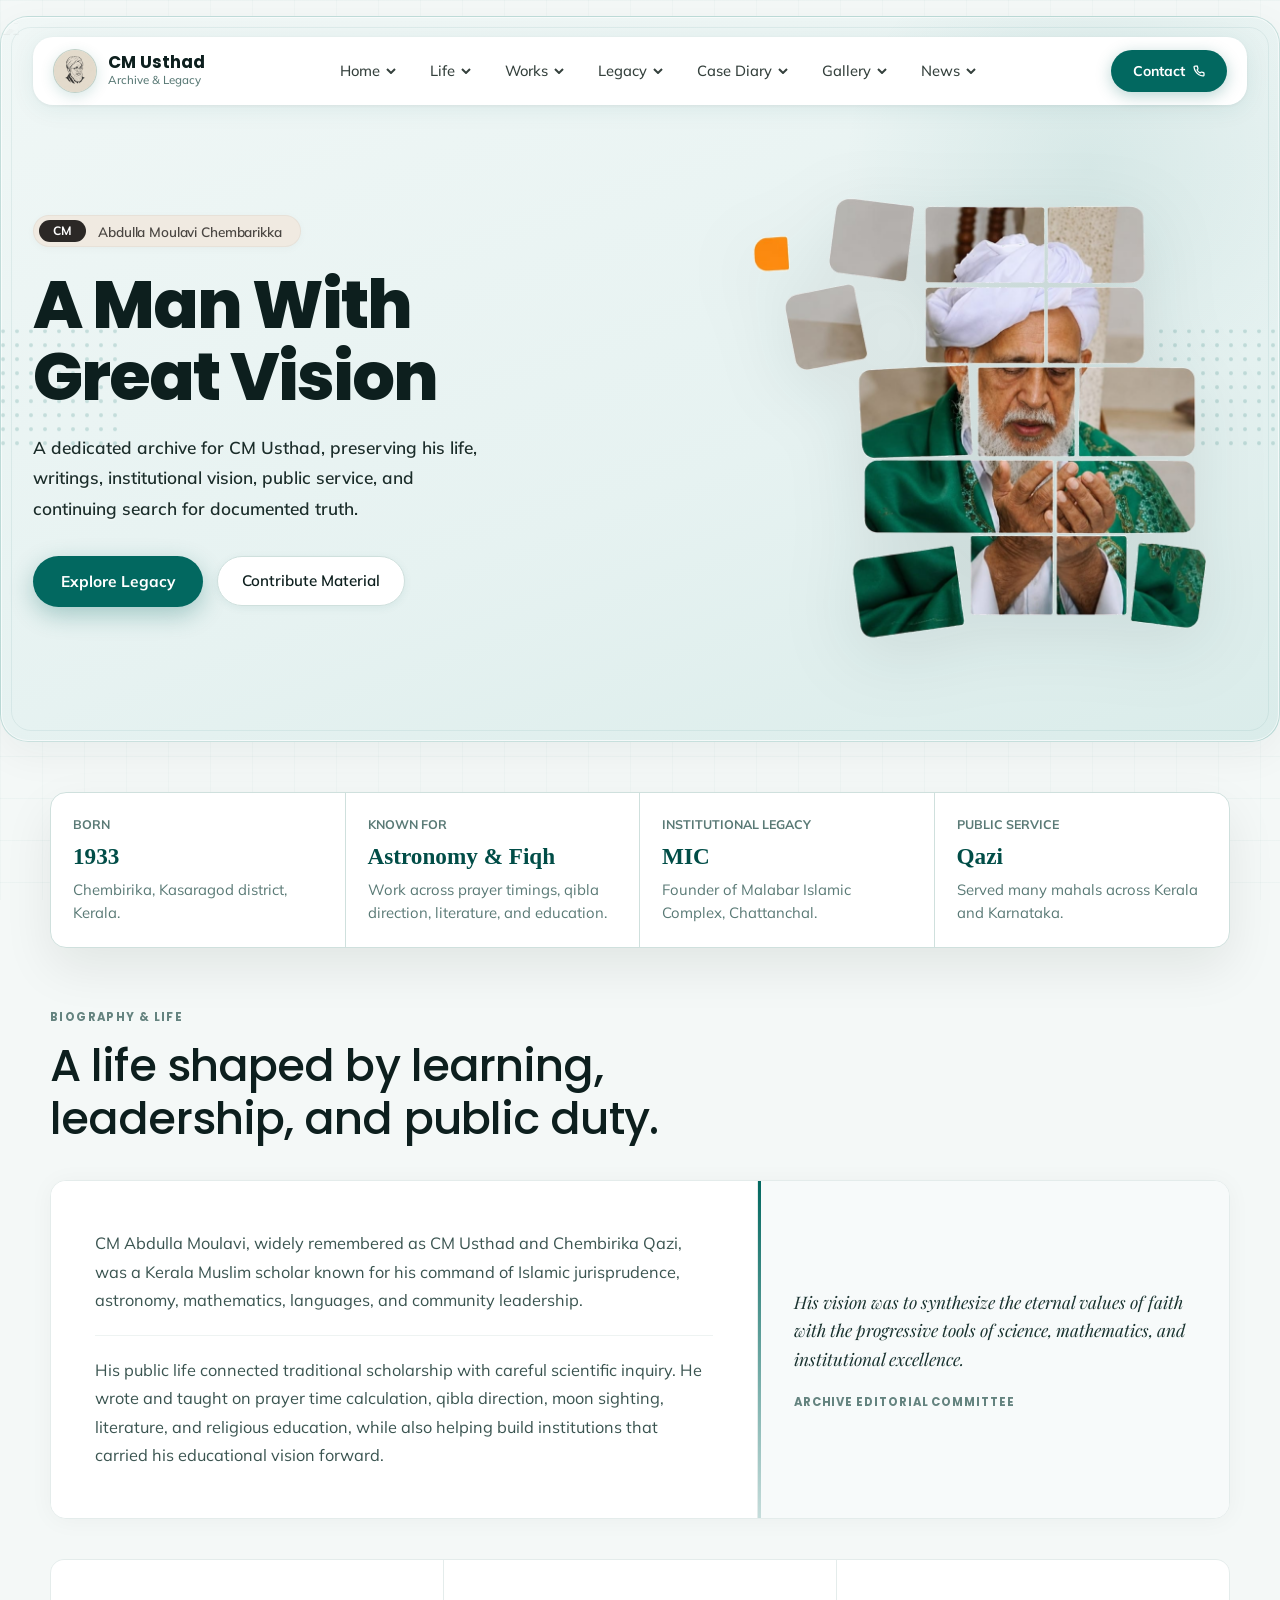
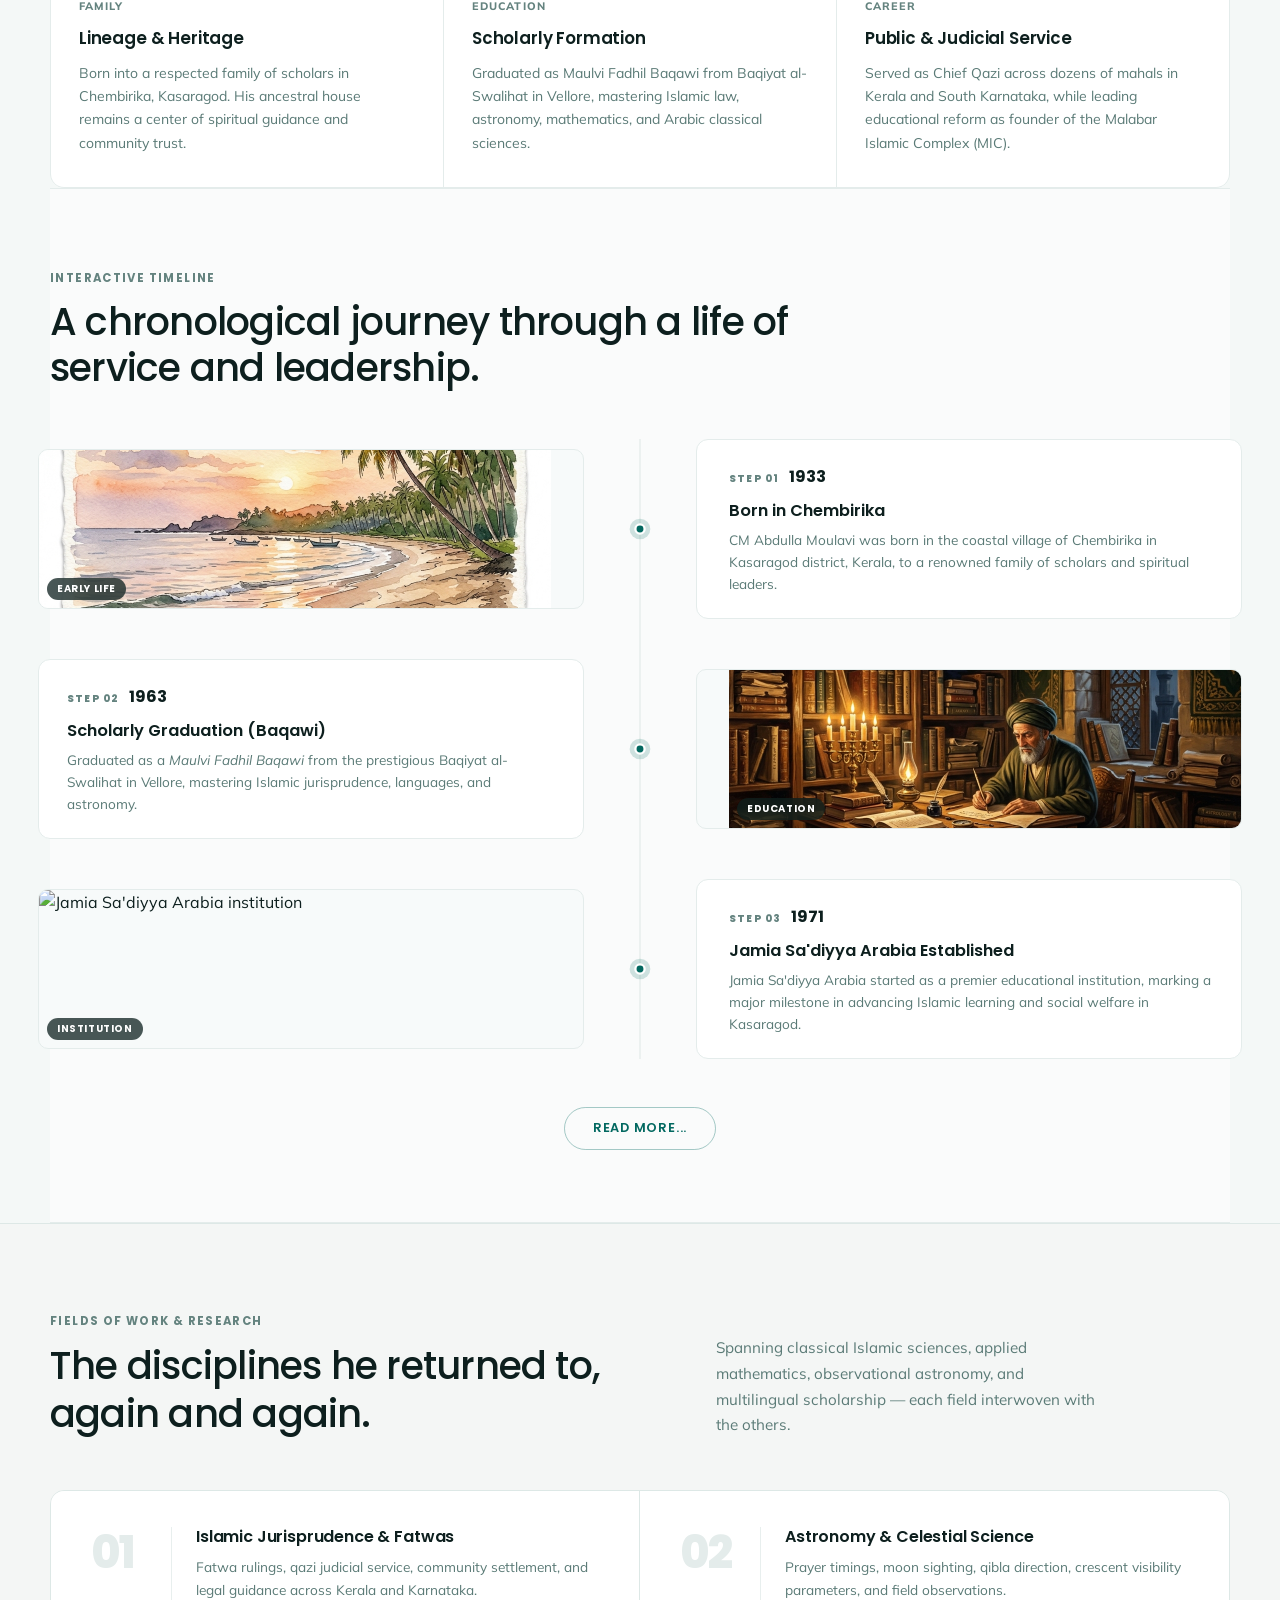
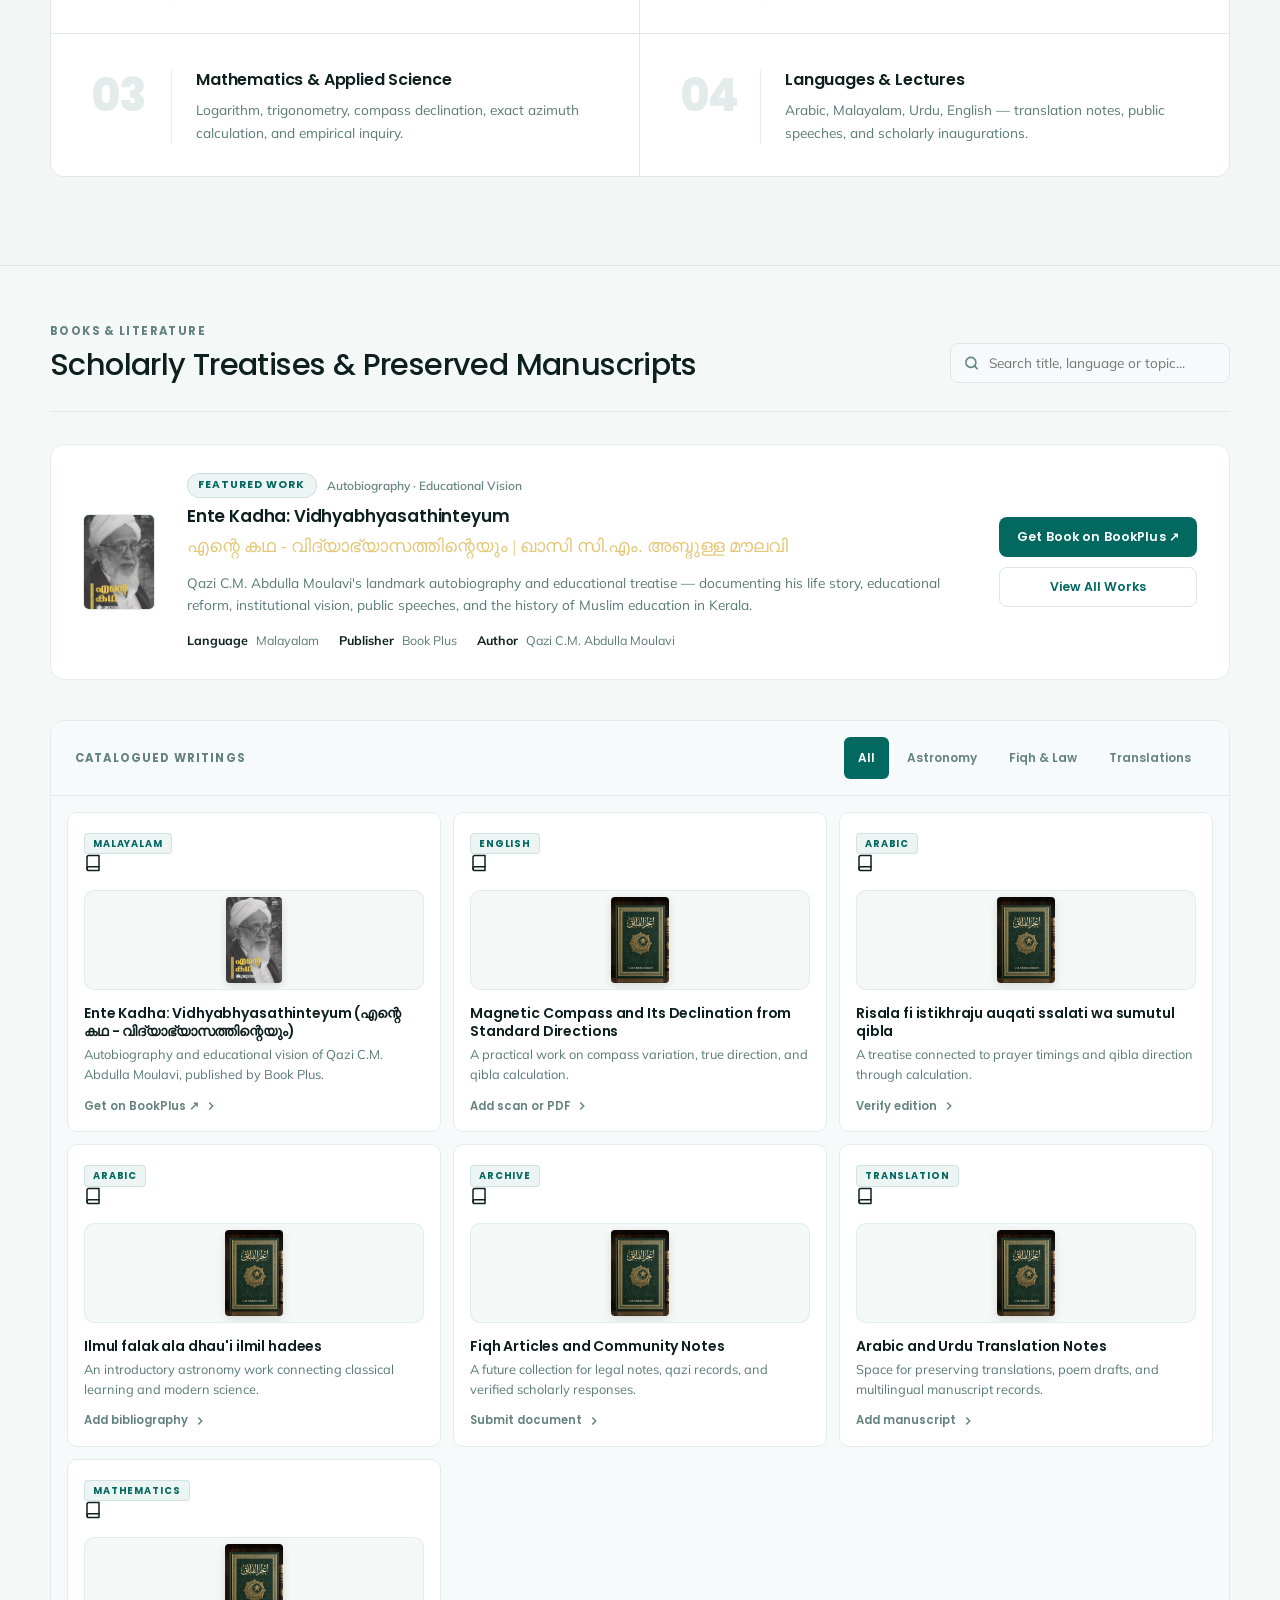
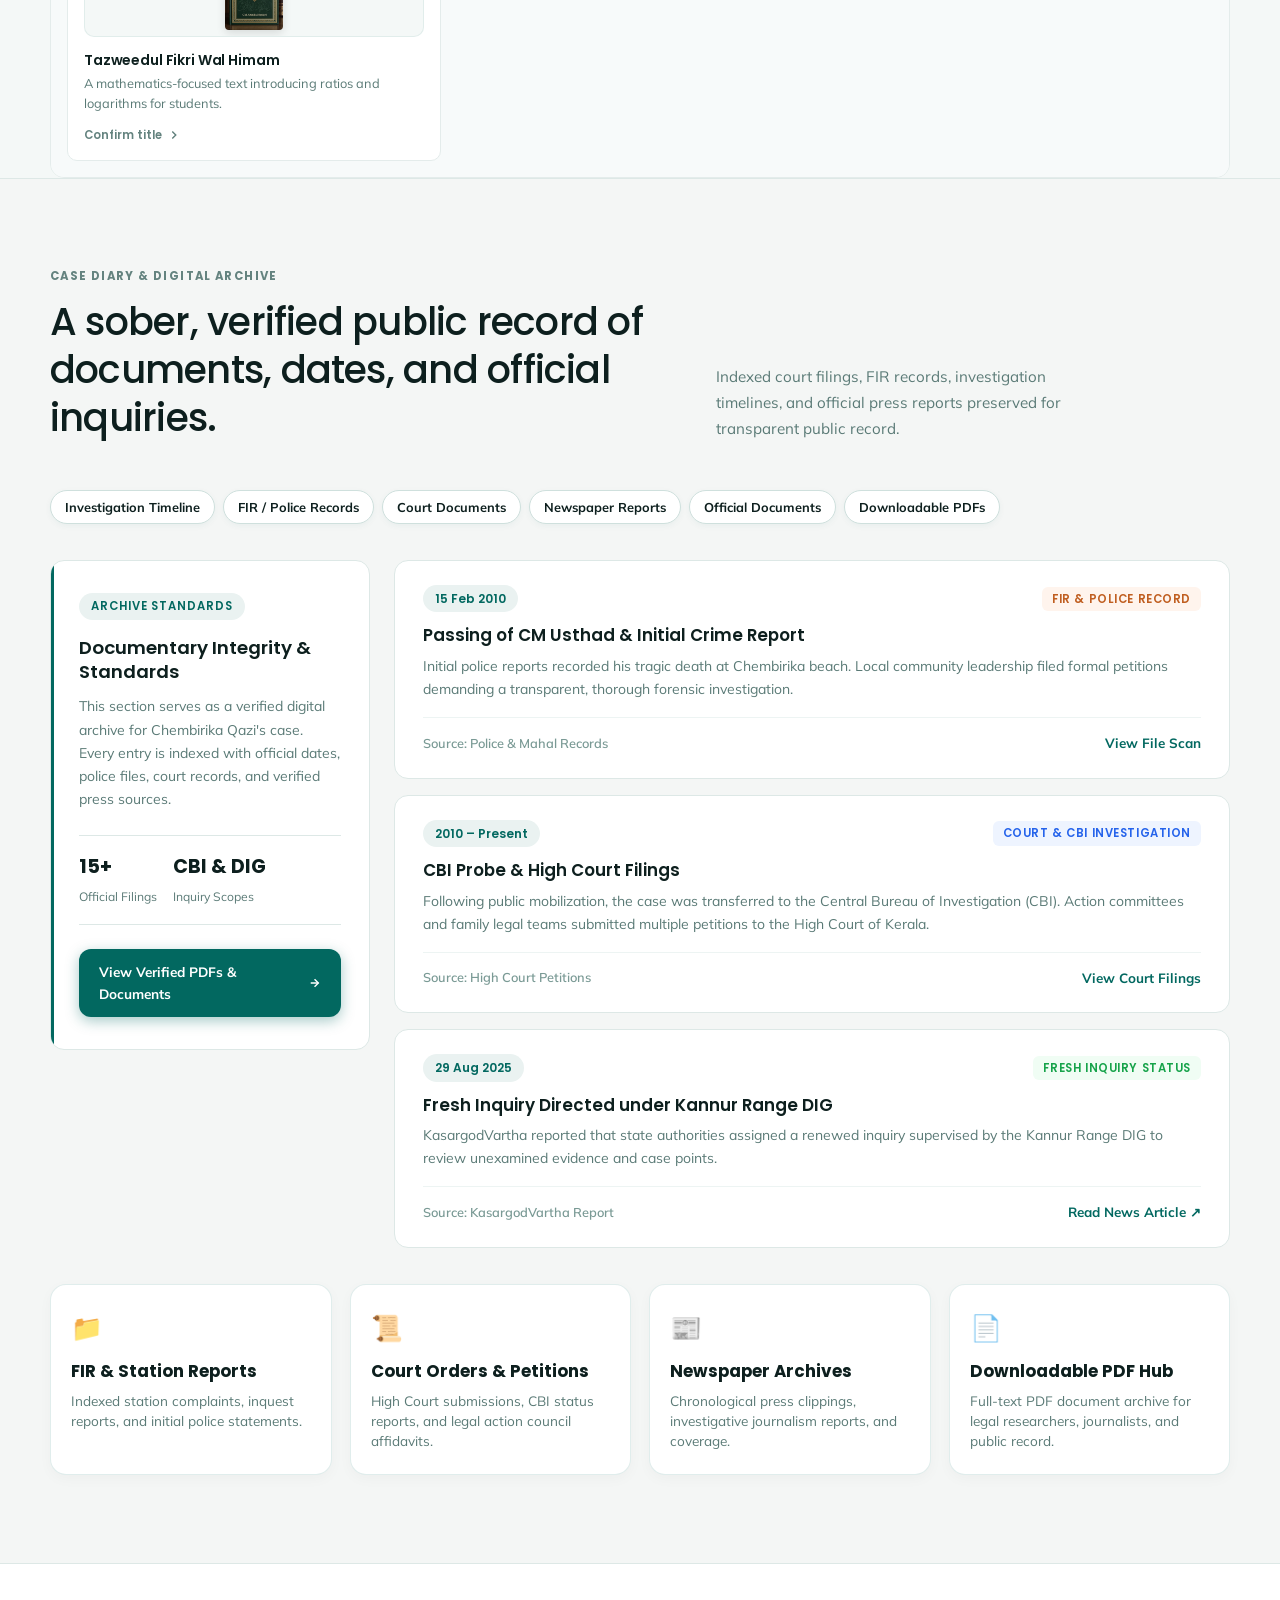
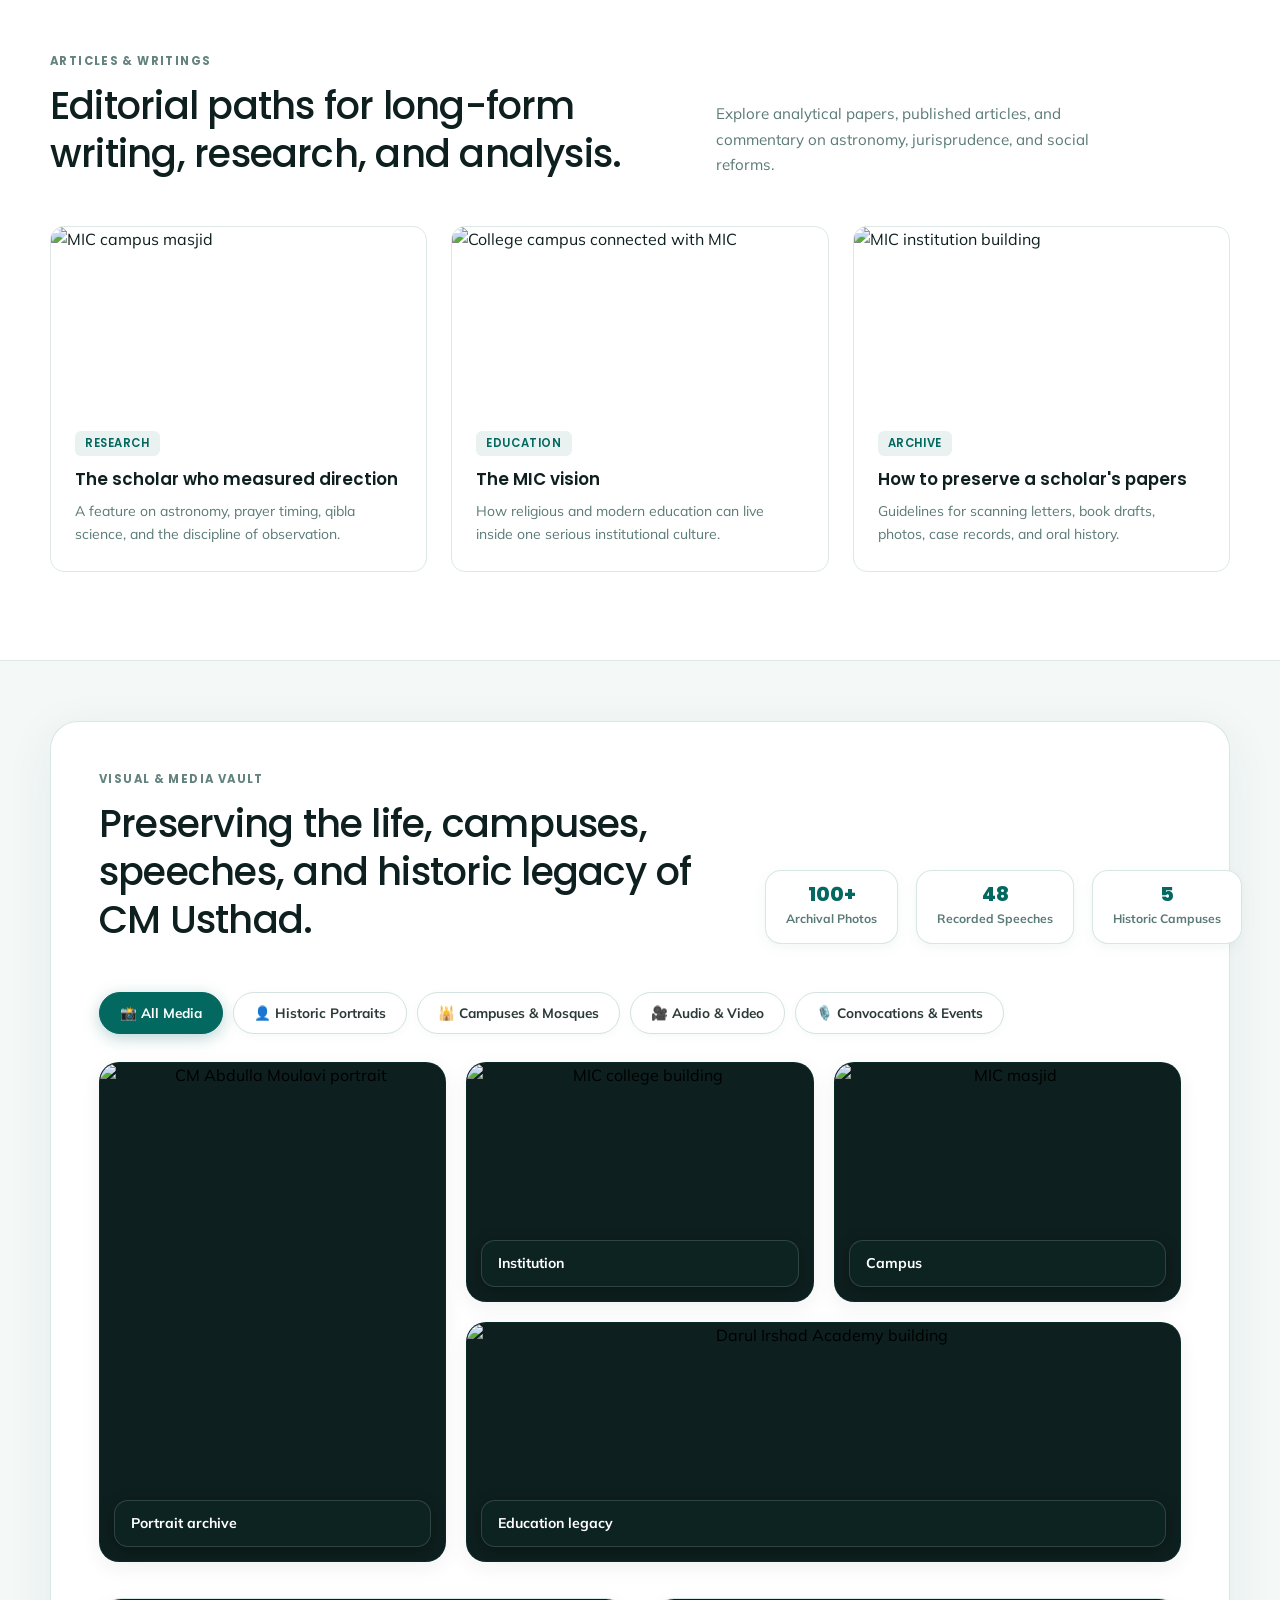
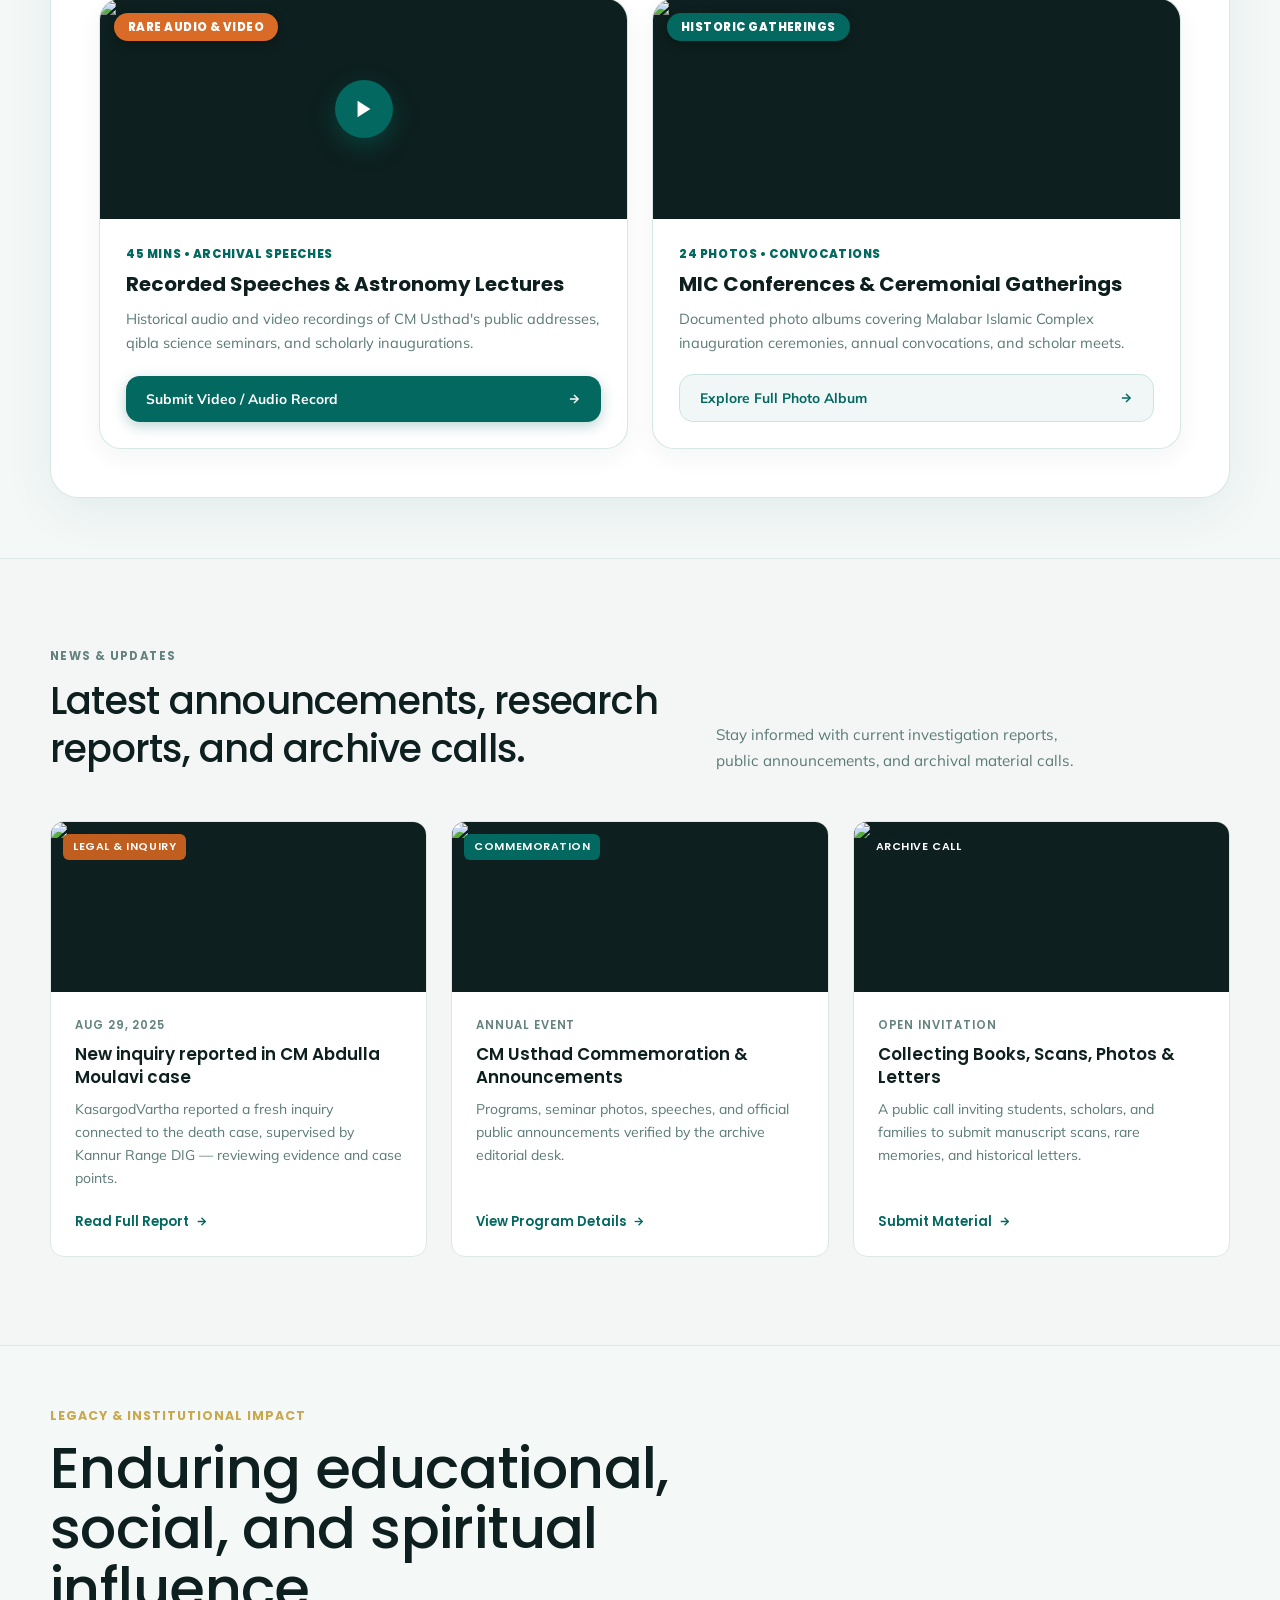
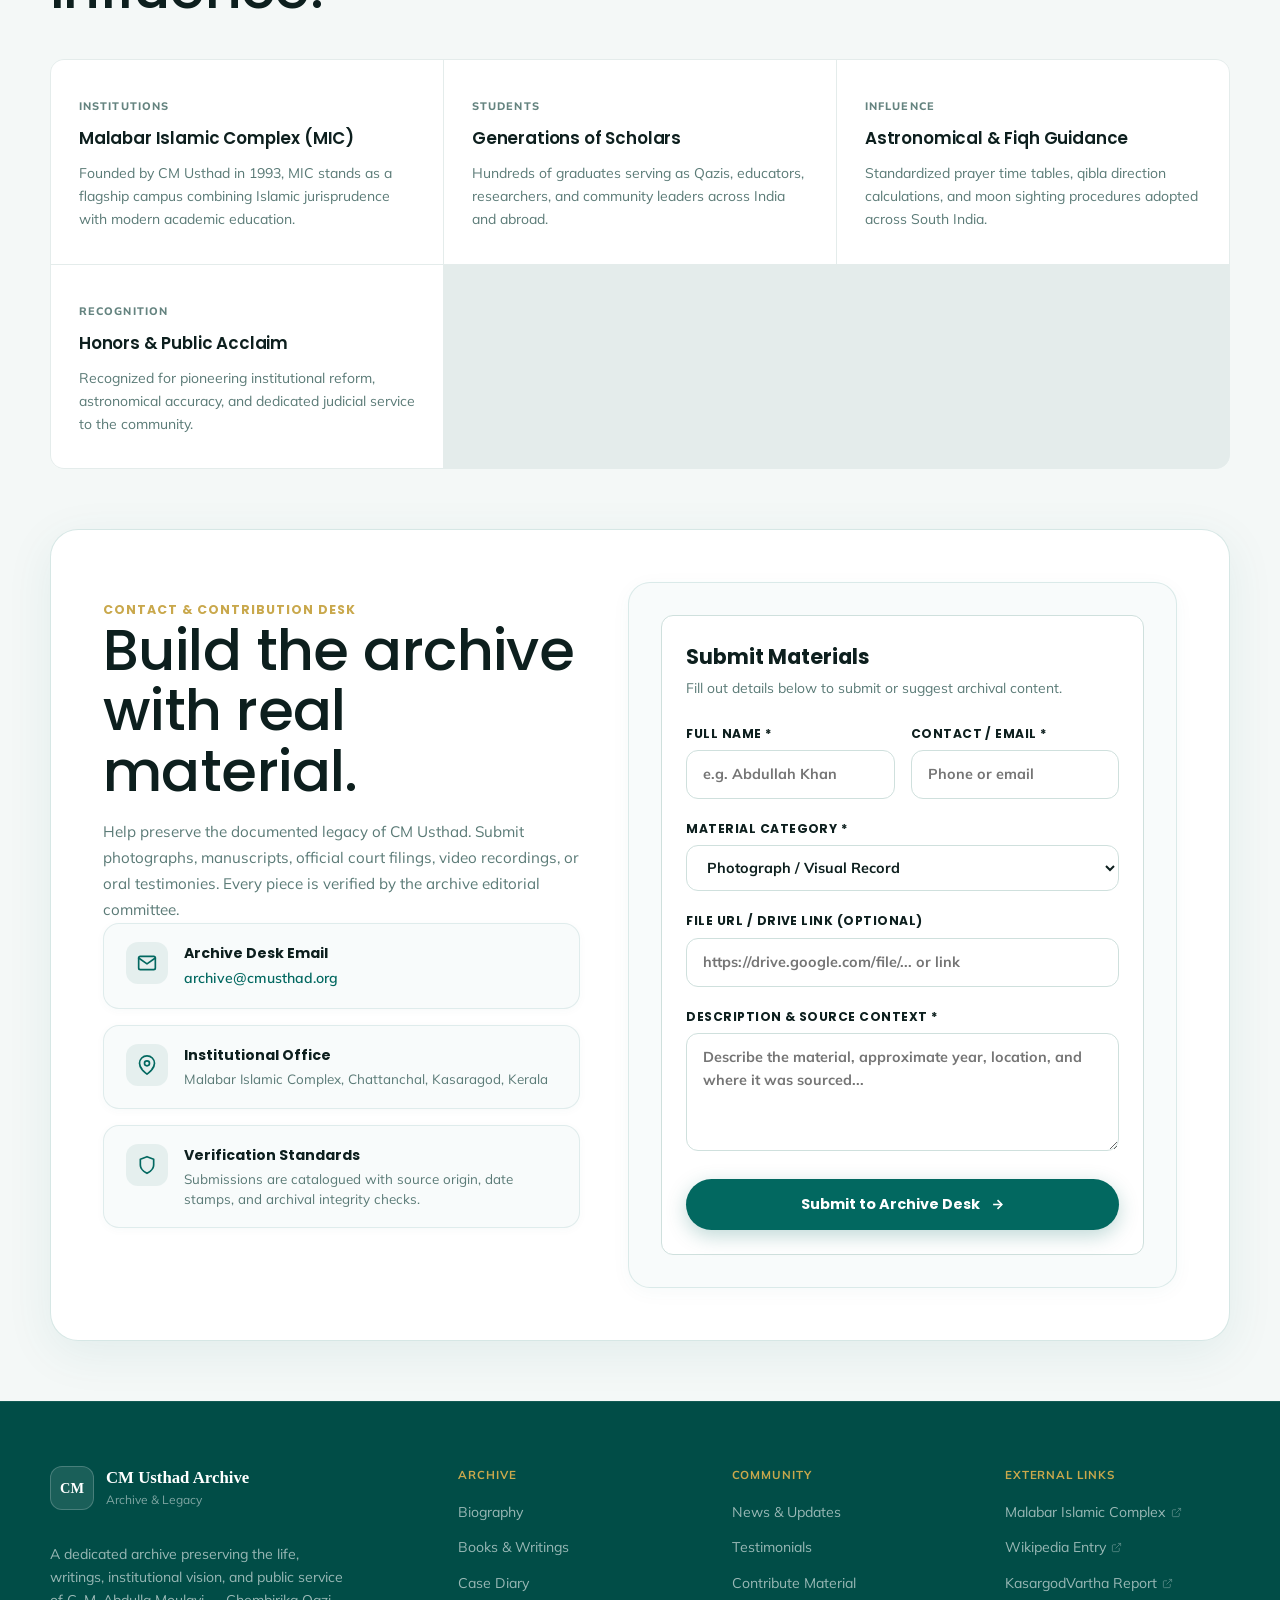
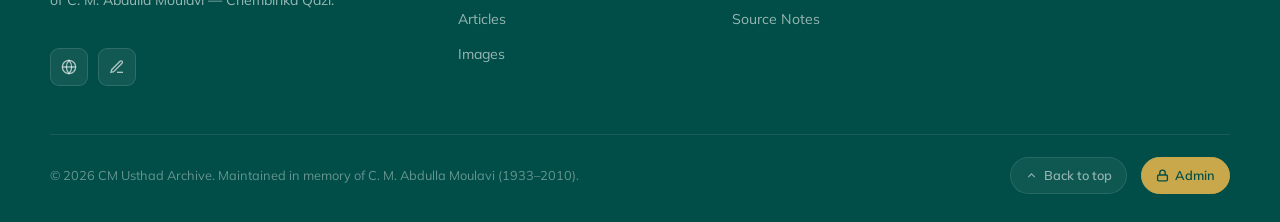
==== commit 7ebb0e43: "Fix section spacing, unclosed HTML tags, harmonize design aesthetics across sections, and add Ente K" ====
--- a/index.html
+++ b/index.html
@@ -495,7 +495,10 @@
               <p>Arabic, Malayalam, Urdu, English — translation notes, public speeches, and scholarly inaugurations.</p>
             </div>
           </article>
-              <section class="section books-section" id="books">
+        </div>
+      </section>
+
+      <section class="section books-section" id="books">
 
         <!-- Section Header -->
         <div class="bk-section-header">
@@ -512,25 +515,25 @@
         <!-- Featured Book — Horizontal Editorial Strip -->
         <div class="bk-featured-strip">
           <div class="bk-featured-cover">
-            <img src="book-cover.jpg" alt="Ilmul Falak Book Cover" loading="lazy">
+            <img src="data/ente_kadha_cover.jpg" alt="Ente Kadha Vidhyabhyasathinteyum Book Cover" loading="lazy">
           </div>
           <div class="bk-featured-body">
             <div class="bk-featured-tags">
               <span class="bk-tag-feat">Featured Work</span>
-              <span class="bk-tag-cat">Astronomy · Hadith Science</span>
-            </div>
-            <h3>Ilmul Falak Ala Dhau'i Ilmil Hadees</h3>
-            <p class="bk-arabic-sub">علم الفلك على ضوء علم الحديث والمسائل التقديرية</p>
-            <p class="bk-featured-desc">CM Usthad's landmark treatise bridging classical Hadith traditions with astronomical calculations, lunar crescent sighting parameters, and magnetic qibla azimuth determination.</p>
+              <span class="bk-tag-cat">Autobiography · Educational Vision</span>
+            </div>
+            <h3>Ente Kadha: Vidhyabhyasathinteyum</h3>
+            <p class="bk-arabic-sub">എന്റെ കഥ - വിദ്യാഭ്യാസത്തിന്റെയും | ഖാസി സി.എം. അബ്ദുള്ള മൗലവി</p>
+            <p class="bk-featured-desc">Qazi C.M. Abdulla Moulavi's landmark autobiography and educational treatise — documenting his life story, educational reform, institutional vision, public speeches, and the history of Muslim education in Kerala.</p>
             <div class="bk-featured-meta">
-              <span><em>Language</em> Arabic / Malayalam</span>
-              <span><em>Archive ID</em> MS-1993-FALAK</span>
-              <span><em>Status</em> Preserved PDF Scan</span>
+              <span><em>Language</em> Malayalam</span>
+              <span><em>Publisher</em> Book Plus</span>
+              <span><em>Author</em> Qazi C.M. Abdulla Moulavi</span>
             </div>
           </div>
           <div class="bk-featured-actions">
-            <a href="works.html" class="bk-cta-primary">Explore Bibliography →</a>
-            <a href="#contribute" class="bk-cta-ghost">Submit Copy</a>
+            <a href="https://bookplus.co.in/books/ente-kadha-vidhyabhasathinteyum/" target="_blank" rel="noreferrer" class="bk-cta-primary">Get Book on BookPlus ↗</a>
+            <a href="works.html" class="bk-cta-ghost">View All Works</a>
           </div>
         </div>
 
@@ -548,6 +551,24 @@
 
           <div class="book-grid" id="bookGrid">
 
+            <article class="book-card" data-category="autobiography" data-title="Ente Kadha Vidhyabhyasathinteyum">
+              <div class="bk-row-cover">
+                <img src="data/ente_kadha_cover.jpg" alt="Ente Kadha Cover" loading="lazy">
+              </div>
+              <div class="bk-row-body">
+                <div class="bk-row-tags">
+                  <span class="book-label">Malayalam</span>
+                  <span class="bk-row-subject">Autobiography · Education</span>
+                </div>
+                <h3>Ente Kadha: Vidhyabhyasathinteyum</h3>
+                <p>Qazi C.M. Abdulla Moulavi's autobiography &amp; educational reform treatise published by Book Plus.</p>
+              </div>
+              <a class="book-card-link" href="https://bookplus.co.in/books/ente-kadha-vidhyabhasathinteyum/" target="_blank" rel="noreferrer">
+                <span>Get on BookPlus ↗</span>
+                <svg width="13" height="13" viewBox="0 0 24 24" fill="none" stroke="currentColor" stroke-width="2.5"><polyline points="9 18 15 12 9 6"/></svg>
+              </a>
+            </article>
+
             <article class="book-card" data-category="astronomy" data-title="Magnetic Compass and Its Declination from Standard Directions">
               <div class="bk-row-cover">
                 <img src="book-cover.jpg" alt="Magnetic Compass" loading="lazy">
@@ -606,11 +627,15 @@
         </div>
       </section>
 
-      <!-- Dedicated Digital Archive for Case Diary -->
-      <section class="section case-section" id="case-diary">
-        <div class="section-heading">
-          <p class="eyebrow">Case Diary &amp; Digital Archive</p>
-          <h2>A sober, verified public record of documents, dates, and official inquiries.</h2>
+      <section class="section case-section scroll-reveal" id="case-diary">
+        <div class="section-heading split">
+          <div>
+            <p class="eyebrow">Case Diary &amp; Digital Archive</p>
+            <h2>A sober, verified public record of documents, dates, and official inquiries.</h2>
+          </div>
+          <p class="section-desc">
+            Indexed court filings, FIR records, investigation timelines, and official press reports preserved for transparent public record.
+          </p>
         </div>
 
         <!-- Quick Sub-navigation Chips for Case Archive Categories -->
@@ -721,13 +746,15 @@
 
       </section>
 
-      <section class="section" id="articles">
-        <div class="section-heading row">
+      <section class="section articles-section scroll-reveal" id="articles">
+        <div class="section-heading split">
           <div>
-            <p class="eyebrow">Articles</p>
-            <h2>Editorial paths for long-form writing and research.</h2>
-          </div>
-          <a class="text-link" href="#contribute">Submit article</a>
+            <p class="eyebrow">Articles &amp; Writings</p>
+            <h2>Editorial paths for long-form writing, research, and analysis.</h2>
+          </div>
+          <p class="section-desc">
+            Explore analytical papers, published articles, and commentary on astronomy, jurisprudence, and social reforms.
+          </p>
         </div>
         <div class="article-grid" id="articleGrid">
           <!-- Dynamically rendered by script.js from data/content.js -->
@@ -813,16 +840,15 @@
         </div>
       </section>
 
-      <section class="section news-section" id="news">
-        <div class="section-heading row">
+      <section class="section news-section scroll-reveal" id="news">
+        <div class="section-heading split">
           <div>
             <p class="eyebrow">News &amp; Updates</p>
             <h2>Latest announcements, research reports, and archive calls.</h2>
           </div>
-          <a href="news.html" class="news-view-all-btn">
-            <span>View All Newsroom Updates</span>
-            <svg width="14" height="14" viewBox="0 0 24 24" fill="none" stroke="currentColor" stroke-width="2.5"><line x1="5" y1="12" x2="19" y2="12"/><polyline points="12 5 19 12 12 19"/></svg>
-          </a>
+          <p class="section-desc">
+            Stay informed with current investigation reports, public announcements, and archival material calls.
+          </p>
         </div>
 
         <div class="news-grid-3col">
--- a/styles.css
+++ b/styles.css
@@ -1047,7 +1047,7 @@
 .section {
   width: var(--content);
   margin: 0 auto;
-  padding: 92px 0 0;
+  padding: 60px 0 0;
 }
 
 .section-heading {
@@ -1574,7 +1574,7 @@
 /* ═══ BOOKS & LITERATURE — REDESIGNED ═══ */
 .books-section {
   width: var(--content);
-  margin: 80px auto;
+  margin: 56px auto 0;
   padding: 0;
   background: transparent;
   border: none;
@@ -1997,17 +1997,18 @@
 /* ── Case Diary & Digital Archive Section ── */
 .case-section {
   width: 100%;
-  padding: 60px max(20px, calc((100vw - 1180px) / 2));
-  background: #f4f7f4;
-  border-top: 1px solid rgba(2, 104, 96, 0.1);
-  border-bottom: 1px solid rgba(2, 104, 96, 0.1);
+  margin-top: 0;
+  padding: 88px max(20px, calc((100vw - 1180px) / 2));
+  background: #f4f6f5;
+  border-top: 1px solid #dde8e6;
+  border-bottom: 1px solid #dde8e6;
 }
 
 .case-archive-container {
   display: grid;
   grid-template-columns: 320px 1fr;
   gap: 24px;
-  margin-top: 20px;
+  margin-top: 36px;
 }
 
 @media (max-width: 900px) {
@@ -2017,26 +2018,39 @@
 }
 
 .case-editorial-card {
-  background: #0d2523;
-  color: #ffffff;
+  position: relative;
+  background: #ffffff;
+  color: #0d1f1e;
   padding: 32px 28px;
-  border-radius: 20px;
+  border-radius: 14px;
   display: flex;
   flex-direction: column;
-  box-shadow: 0 12px 32px rgba(13, 37, 35, 0.16);
-  border: 1px solid rgba(255, 255, 255, 0.1);
+  box-shadow: none;
+  border: 1px solid #dde8e6;
   align-self: start;
+  overflow: hidden;
+  transition: background 240ms ease, border-color 240ms ease;
+}
+
+.case-editorial-card::before {
+  content: '';
+  position: absolute;
+  top: 0;
+  left: 0;
+  width: 3px;
+  height: 100%;
+  background: #026860;
 }
 
 .editorial-badge {
   display: inline-block;
-  background: rgba(255, 255, 255, 0.12);
-  color: #a8e0d9;
+  background: #eaf2f1;
+  color: #026860;
   font-family: 'Poppins', sans-serif;
   font-size: 0.72rem;
-  font-weight: 800;
+  font-weight: 600;
   text-transform: uppercase;
-  letter-spacing: 0.06em;
+  letter-spacing: 0.08em;
   padding: 4px 12px;
   border-radius: 999px;
   margin-bottom: 16px;
@@ -2045,18 +2059,18 @@
 
 .case-editorial-card h3 {
   font-family: 'Poppins', sans-serif;
-  font-size: 1.35rem;
-  font-weight: 700;
-  color: #ffffff;
-  line-height: 1.25;
+  font-size: 1.15rem;
+  font-weight: 600;
+  color: #0d1f1e;
+  line-height: 1.3;
   margin: 0 0 12px;
 }
 
 .case-editorial-card p {
   font-family: 'Mulish', sans-serif;
-  font-size: 0.9rem;
+  font-size: 0.875rem;
   line-height: 1.65;
-  color: rgba(255, 255, 255, 0.82);
+  color: #5a7a76;
   margin: 0 0 24px;
 }
 
@@ -2064,8 +2078,8 @@
   display: flex;
   gap: 16px;
   padding: 16px 0;
-  border-top: 1px solid rgba(255, 255, 255, 0.12);
-  border-bottom: 1px solid rgba(255, 255, 255, 0.12);
+  border-top: 1px solid #dde8e6;
+  border-bottom: 1px solid #dde8e6;
   margin-bottom: 24px;
 }
 
@@ -2073,13 +2087,13 @@
   display: block;
   font-family: 'Poppins', sans-serif;
   font-size: 1.2rem;
-  font-weight: 800;
-  color: #ffffff;
+  font-weight: 700;
+  color: #0d1f1e;
 }
 
 .editorial-stat span {
   font-size: 0.76rem;
-  color: rgba(255, 255, 255, 0.7);
+  color: #5a7a76;
   font-family: 'Mulish', sans-serif;
 }
 
@@ -2112,18 +2126,38 @@
 }
 
 .case-record-card {
+  position: relative;
   background: #ffffff;
-  border: 1.5px solid rgba(2, 104, 96, 0.14);
-  border-radius: 18px;
-  padding: 24px;
-  box-shadow: 0 4px 18px rgba(13, 31, 30, 0.04);
-  transition: transform 0.25s ease, box-shadow 0.25s ease, border-color 0.25s ease;
+  border: 1px solid #dde8e6;
+  border-radius: 14px;
+  padding: 24px 28px;
+  box-shadow: none;
+  transition: background 240ms ease, border-color 240ms ease;
+  overflow: hidden;
+}
+
+.case-record-card::before {
+  content: '';
+  position: absolute;
+  top: 0;
+  left: 0;
+  width: 3px;
+  height: 100%;
+  background: #026860;
+  transform: scaleY(0);
+  transform-origin: top;
+  transition: transform 0.35s cubic-bezier(0.16, 1, 0.3, 1);
 }
 
 .case-record-card:hover {
-  transform: translateY(-3px);
-  box-shadow: 0 12px 28px rgba(2, 104, 96, 0.12);
-  border-color: #026860;
+  background: #fbfcfc;
+  border-color: #c5d8d5;
+  box-shadow: none;
+  transform: none;
+}
+
+.case-record-card:hover::before {
+  transform: scaleY(1);
 }
 
 .case-card-header {
@@ -2137,32 +2171,32 @@
 
 .case-date-badge {
   font-family: 'Poppins', sans-serif;
-  font-size: 0.82rem;
-  font-weight: 800;
+  font-size: 0.75rem;
+  font-weight: 600;
   color: #026860;
-  background: #e0f2f0;
+  background: #eaf2f1;
   padding: 4px 12px;
   border-radius: 999px;
 }
 
 .case-type-tag {
-  font-family: 'Mulish', sans-serif;
-  font-size: 0.75rem;
-  font-weight: 700;
+  font-family: 'Poppins', sans-serif;
+  font-size: 0.72rem;
+  font-weight: 600;
   padding: 3px 10px;
   border-radius: 6px;
   text-transform: uppercase;
-  letter-spacing: 0.03em;
+  letter-spacing: 0.05em;
 }
 
 .case-type-tag.fir {
-  background: #fff2e8;
-  color: #d96b27;
+  background: #fff4ed;
+  color: #c05e20;
 }
 
 .case-type-tag.court {
-  background: #eef2ff;
-  color: #3b82f6;
+  background: #eef4ff;
+  color: #2563eb;
 }
 
 .case-type-tag.news {
@@ -2172,17 +2206,17 @@
 
 .case-record-card h3 {
   font-family: 'Poppins', sans-serif;
-  font-size: 1.2rem;
-  font-weight: 700;
+  font-size: 1.05rem;
+  font-weight: 600;
   color: #0d1f1e;
-  line-height: 1.3;
-  margin: 0 0 10px;
+  line-height: 1.35;
+  margin: 0 0 8px;
 }
 
 .case-record-card p {
   font-family: 'Mulish', sans-serif;
-  font-size: 0.92rem;
-  line-height: 1.6;
+  font-size: 0.875rem;
+  line-height: 1.65;
   color: #5a7a76;
   margin: 0 0 16px;
 }
@@ -2261,33 +2295,105 @@
   margin: 0;
 }
 
+.articles-section {
+  width: 100%;
+  margin-top: 0;
+  padding: 88px max(20px, calc((100vw - 1180px) / 2));
+  background: #ffffff;
+  border-bottom: 1px solid #dde8e6;
+}
+
 .article-grid {
   display: grid;
   grid-template-columns: repeat(3, 1fr);
-  gap: 16px;
+  gap: 24px;
+  width: var(--content);
+  margin: 40px auto 0;
 }
 
 .article-card {
+  position: relative;
+  background: #ffffff;
+  border: 1px solid #dde8e6;
+  border-radius: 14px;
   overflow: hidden;
-  background: var(--white);
-  border: 1px solid var(--line);
-  border-radius: var(--radius);
+  display: flex;
+  flex-direction: column;
+  transition: background 240ms ease, border-color 240ms ease;
+}
+
+.article-card::before {
+  content: '';
+  position: absolute;
+  top: 0;
+  left: 0;
+  width: 3px;
+  height: 100%;
+  background: #026860;
+  transform: scaleY(0);
+  transform-origin: top;
+  transition: transform 0.35s cubic-bezier(0.16, 1, 0.3, 1);
+  z-index: 2;
+}
+
+.article-card:hover {
+  background: #fbfcfc;
+  border-color: #c5d8d5;
+}
+
+.article-card:hover::before {
+  transform: scaleY(1);
 }
 
 .article-card img {
   width: 100%;
-  aspect-ratio: 1.35;
+  height: 180px;
   object-fit: cover;
-  background: #cbd5e1;
 }
 
 .article-card div {
-  padding: 20px;
+  padding: 24px;
+  display: flex;
+  flex-direction: column;
+  flex-grow: 1;
+}
+
+.article-card span {
+  display: inline-block;
+  font-family: 'Poppins', sans-serif;
+  font-size: 0.72rem;
+  font-weight: 600;
+  color: #026860;
+  background: #eaf2f1;
+  padding: 3px 10px;
+  border-radius: 6px;
+  letter-spacing: 0.05em;
+  text-transform: uppercase;
+  margin-bottom: 12px;
+  align-self: flex-start;
+}
+
+.article-card h3 {
+  font-family: 'Poppins', sans-serif;
+  font-size: 1.05rem;
+  font-weight: 600;
+  color: #0d1f1e;
+  line-height: 1.35;
+  margin: 0 0 10px;
+}
+
+.article-card p {
+  font-family: 'Mulish', sans-serif;
+  font-size: 0.875rem;
+  color: #5a7a76;
+  line-height: 1.65;
+  margin: 0;
 }
 
 .news-section {
   width: 100%;
-  padding: 92px max(20px, calc((100vw - 1180px) / 2));
+  margin-top: 40px;
+  padding: 56px max(20px, calc((100vw - 1180px) / 2));
   background: var(--white);
 }
 
@@ -3894,68 +4000,63 @@
    NEWS & UPDATES — Framed 3-Column Showcase
 ══════════════════════════════════════ */
 .news-section {
-  width: var(--content);
-  margin: 60px auto;
-  padding: 48px;
-  background: #ffffff;
-  border: 1.5px solid rgba(2, 104, 96, 0.16);
-  border-radius: 28px;
-  box-shadow: 0 12px 48px rgba(2, 104, 96, 0.08);
-}
-
-.news-view-all-btn {
-  display: inline-flex;
-  align-items: center;
-  gap: 8px;
-  padding: 10px 22px;
-  border-radius: 999px;
-  font-family: var(--font-heading);
-  font-size: 0.84rem;
-  font-weight: 700;
-  color: var(--green);
-  background: #ffffff;
-  border: 1.5px solid var(--green);
-  text-decoration: none;
-  transition: all 0.22s ease;
-  white-space: nowrap;
-}
-
-.news-view-all-btn:hover {
-  background: var(--green);
-  color: #ffffff;
-  transform: translateY(-2px);
-  box-shadow: 0 4px 16px rgba(2, 104, 96, 0.2);
+  width: 100%;
+  margin-top: 0;
+  padding: 88px max(20px, calc((100vw - 1180px) / 2));
+  background: #f4f6f5;
+  border-top: 1px solid #dde8e6;
+  border-bottom: 1px solid #dde8e6;
 }
 
 .news-grid-3col {
   display: grid;
   grid-template-columns: repeat(3, 1fr);
   gap: 24px;
-  margin-top: 32px;
+  width: var(--content);
+  margin: 40px auto 0;
 }
 
 .news-grid-card {
-  background: #f8fbfb;
-  border-radius: 20px;
+  position: relative;
+  background: #ffffff;
+  border: 1px solid #dde8e6;
+  border-radius: 14px;
   overflow: hidden;
-  border: 1.5px solid rgba(2, 104, 96, 0.12);
-  box-shadow: 0 4px 16px rgba(13, 31, 30, 0.03);
-  transition: transform 0.3s cubic-bezier(0.16, 1, 0.3, 1), box-shadow 0.3s ease, border-color 0.3s ease, background 0.3s ease;
   display: flex;
   flex-direction: column;
+  transition: background 240ms ease, border-color 240ms ease;
+  box-shadow: none;
+}
+
+.news-grid-card::before {
+  content: '';
+  position: absolute;
+  top: 0;
+  left: 0;
+  width: 3px;
+  height: 100%;
+  background: #026860;
+  transform: scaleY(0);
+  transform-origin: top;
+  transition: transform 0.35s cubic-bezier(0.16, 1, 0.3, 1);
+  z-index: 2;
 }
 
 .news-grid-card:hover {
-  transform: translateY(-6px);
-  border-color: var(--green);
-  background: #ffffff;
-  box-shadow: 0 16px 36px rgba(2, 104, 96, 0.14);
+  background: #fbfcfc;
+  border-color: #c5d8d5;
+  box-shadow: none;
+  transform: none;
+}
+
+.news-grid-card:hover::before {
+  transform: scaleY(1);
 }
 
 .news-card-img {
   position: relative;
   width: 100%;
-  height: 180px;
+  height: 170px;
   overflow: hidden;
   background: #0d1f1e;
 }
@@ -3968,22 +4069,21 @@
 }
 
 .news-grid-card:hover .news-card-img img {
-  transform: scale(1.06);
+  transform: scale(1.05);
 }
 
 .news-card-badge {
   position: absolute;
-  top: 14px;
-  left: 14px;
-  padding: 5px 12px;
-  border-radius: 999px;
-  font-family: var(--font-heading);
+  top: 12px;
+  left: 12px;
+  padding: 4px 10px;
+  border-radius: 6px;
+  font-family: 'Poppins', sans-serif;
   font-size: 0.68rem;
-  font-weight: 800;
+  font-weight: 600;
   text-transform: uppercase;
   letter-spacing: 0.05em;
   color: #ffffff;
-  box-shadow: 0 4px 12px rgba(0, 0, 0, 0.18);
 }
 
 .news-card-badge.inquiry {
@@ -3991,7 +4091,7 @@
 }
 
 .news-card-badge.event {
-  background: var(--green);
+  background: #026860;
 }
 
 .news-card-badge.archive {
@@ -4007,27 +4107,28 @@
 
 .news-card-date {
   display: inline-block;
-  font-family: var(--font-heading);
+  font-family: 'Poppins', sans-serif;
   font-size: 0.72rem;
-  font-weight: 800;
-  color: var(--green);
-  letter-spacing: 0.06em;
+  font-weight: 600;
+  color: #64837f;
+  letter-spacing: 0.08em;
   text-transform: uppercase;
   margin-bottom: 8px;
 }
 
 .news-card-body h3 {
-  font-family: var(--font-heading);
-  font-size: 1.1rem;
-  font-weight: 700;
-  color: var(--ink);
+  font-family: 'Poppins', sans-serif;
+  font-size: 1.05rem;
+  font-weight: 600;
+  color: #0d1f1e;
   line-height: 1.35;
   margin: 0 0 10px;
 }
 
 .news-card-body p {
-  font-size: 0.88rem;
-  color: var(--muted);
+  font-family: 'Mulish', sans-serif;
+  font-size: 0.875rem;
+  color: #5a7a76;
   line-height: 1.65;
   margin: 0 0 20px;
   flex-grow: 1;
@@ -4036,19 +4137,19 @@
 .news-card-link {
   display: inline-flex;
   align-items: center;
-  gap: 7px;
-  font-family: var(--font-heading);
-  font-size: 0.84rem;
-  font-weight: 700;
-  color: var(--green);
+  gap: 6px;
+  font-family: 'Poppins', sans-serif;
+  font-size: 0.82rem;
+  font-weight: 600;
+  color: #026860;
   text-decoration: none;
-  transition: all 0.22s ease;
+  transition: color 0.2s ease;
   align-self: flex-start;
   margin-top: auto;
 }
 
 .news-card-link:hover {
-  color: var(--green-deep);
+  color: #014d47;
   transform: translateX(4px);
 }
 
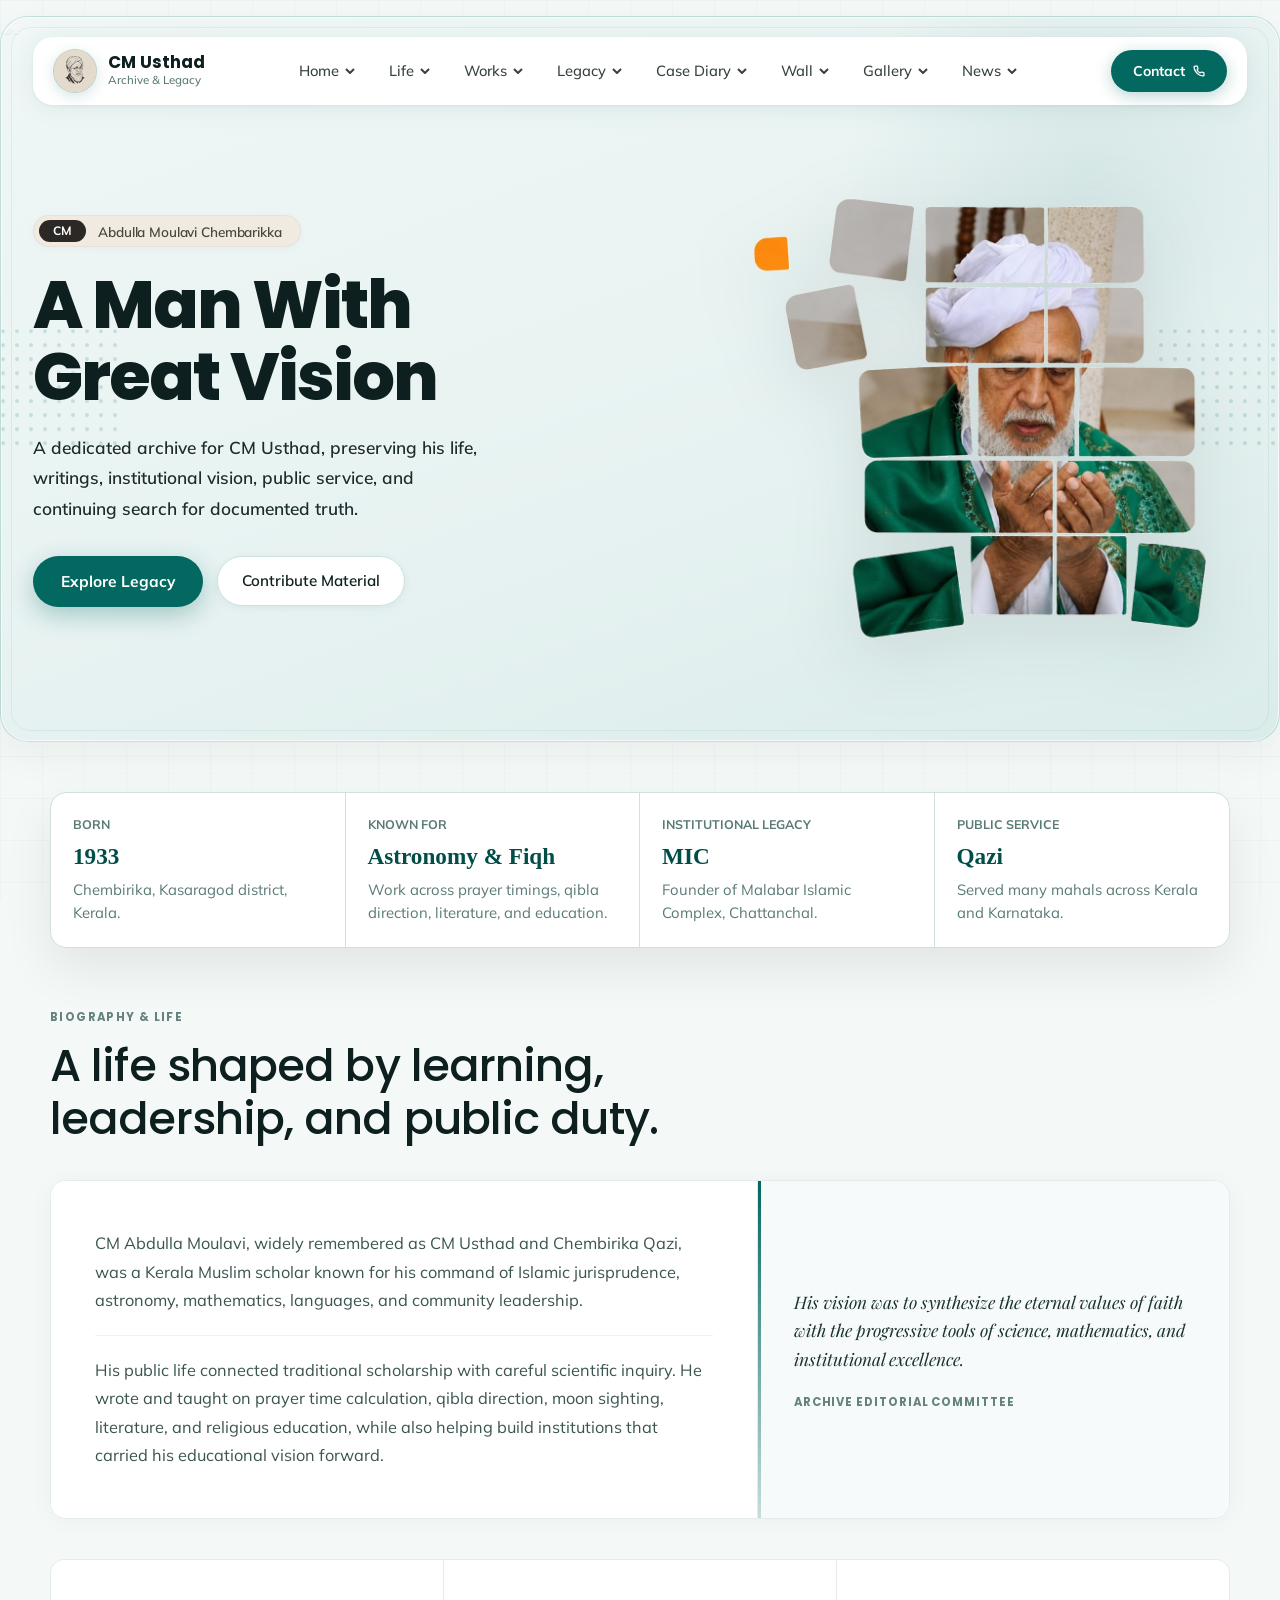
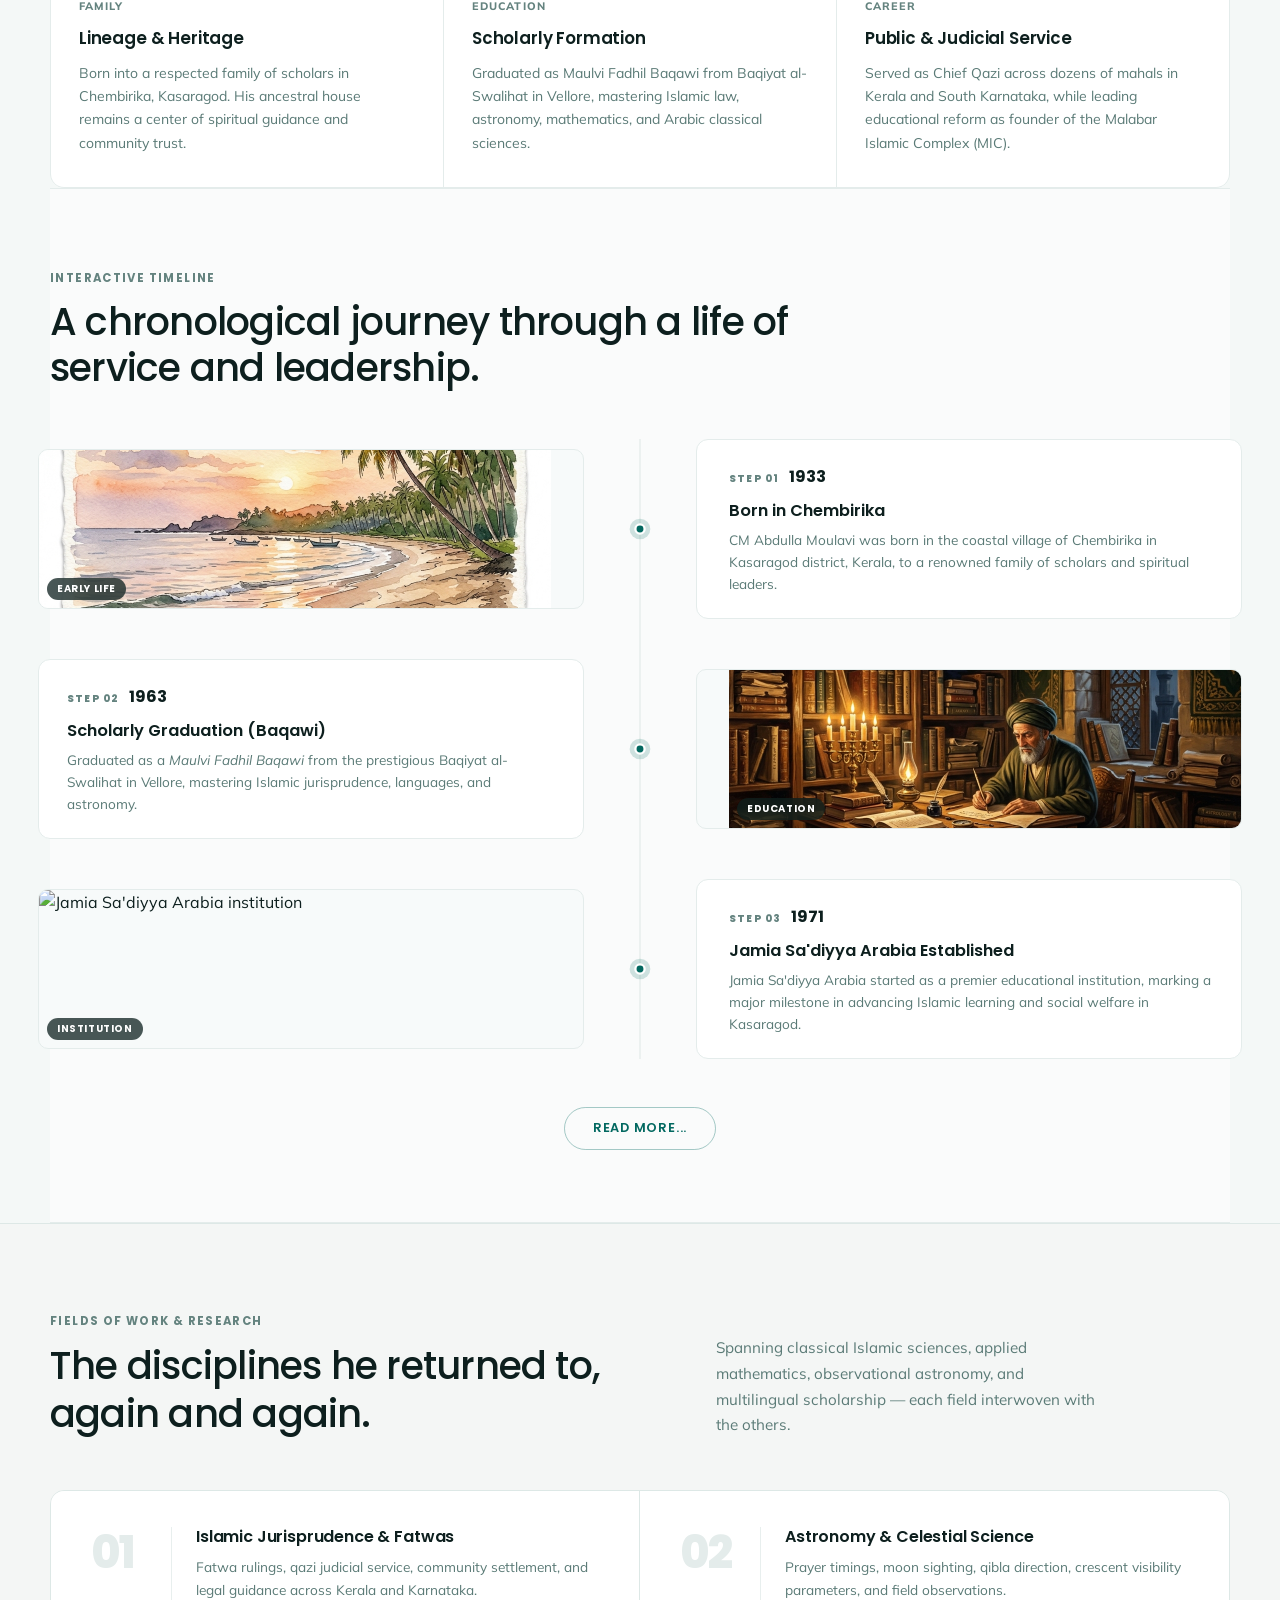
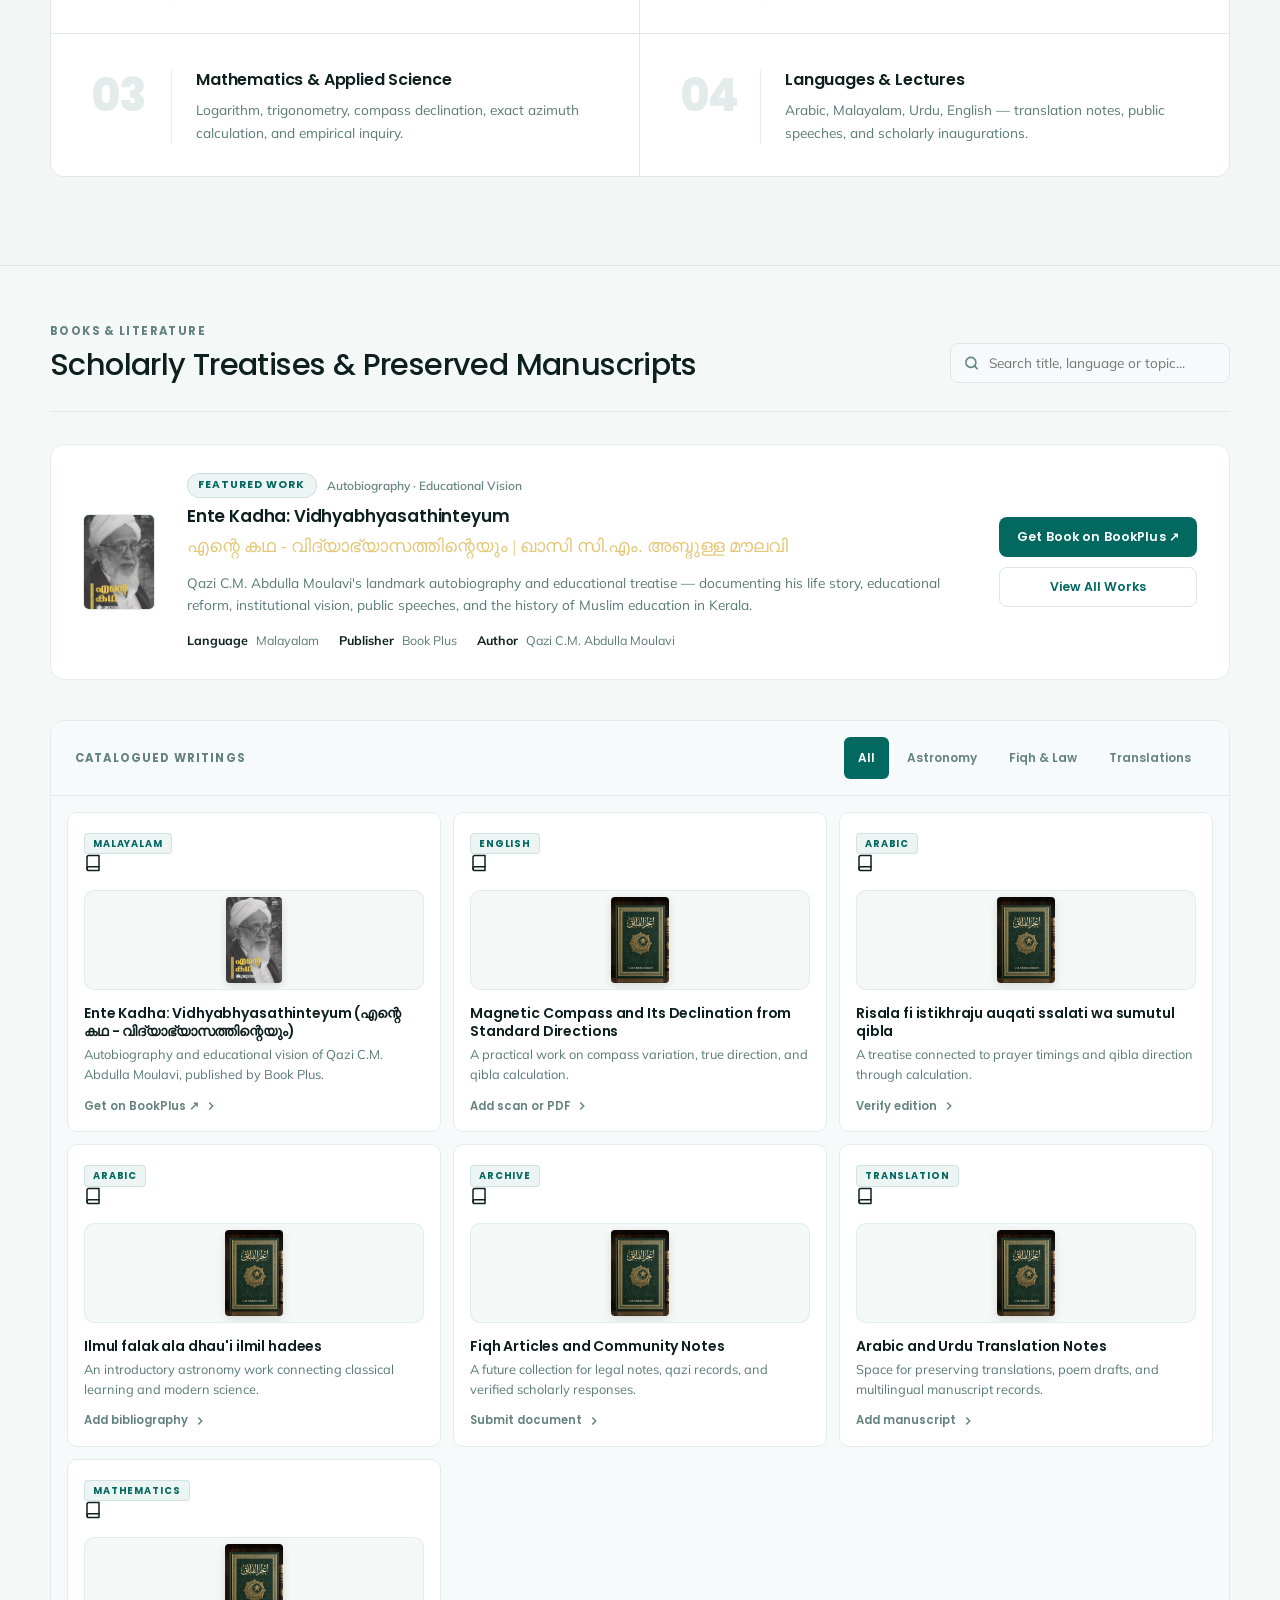
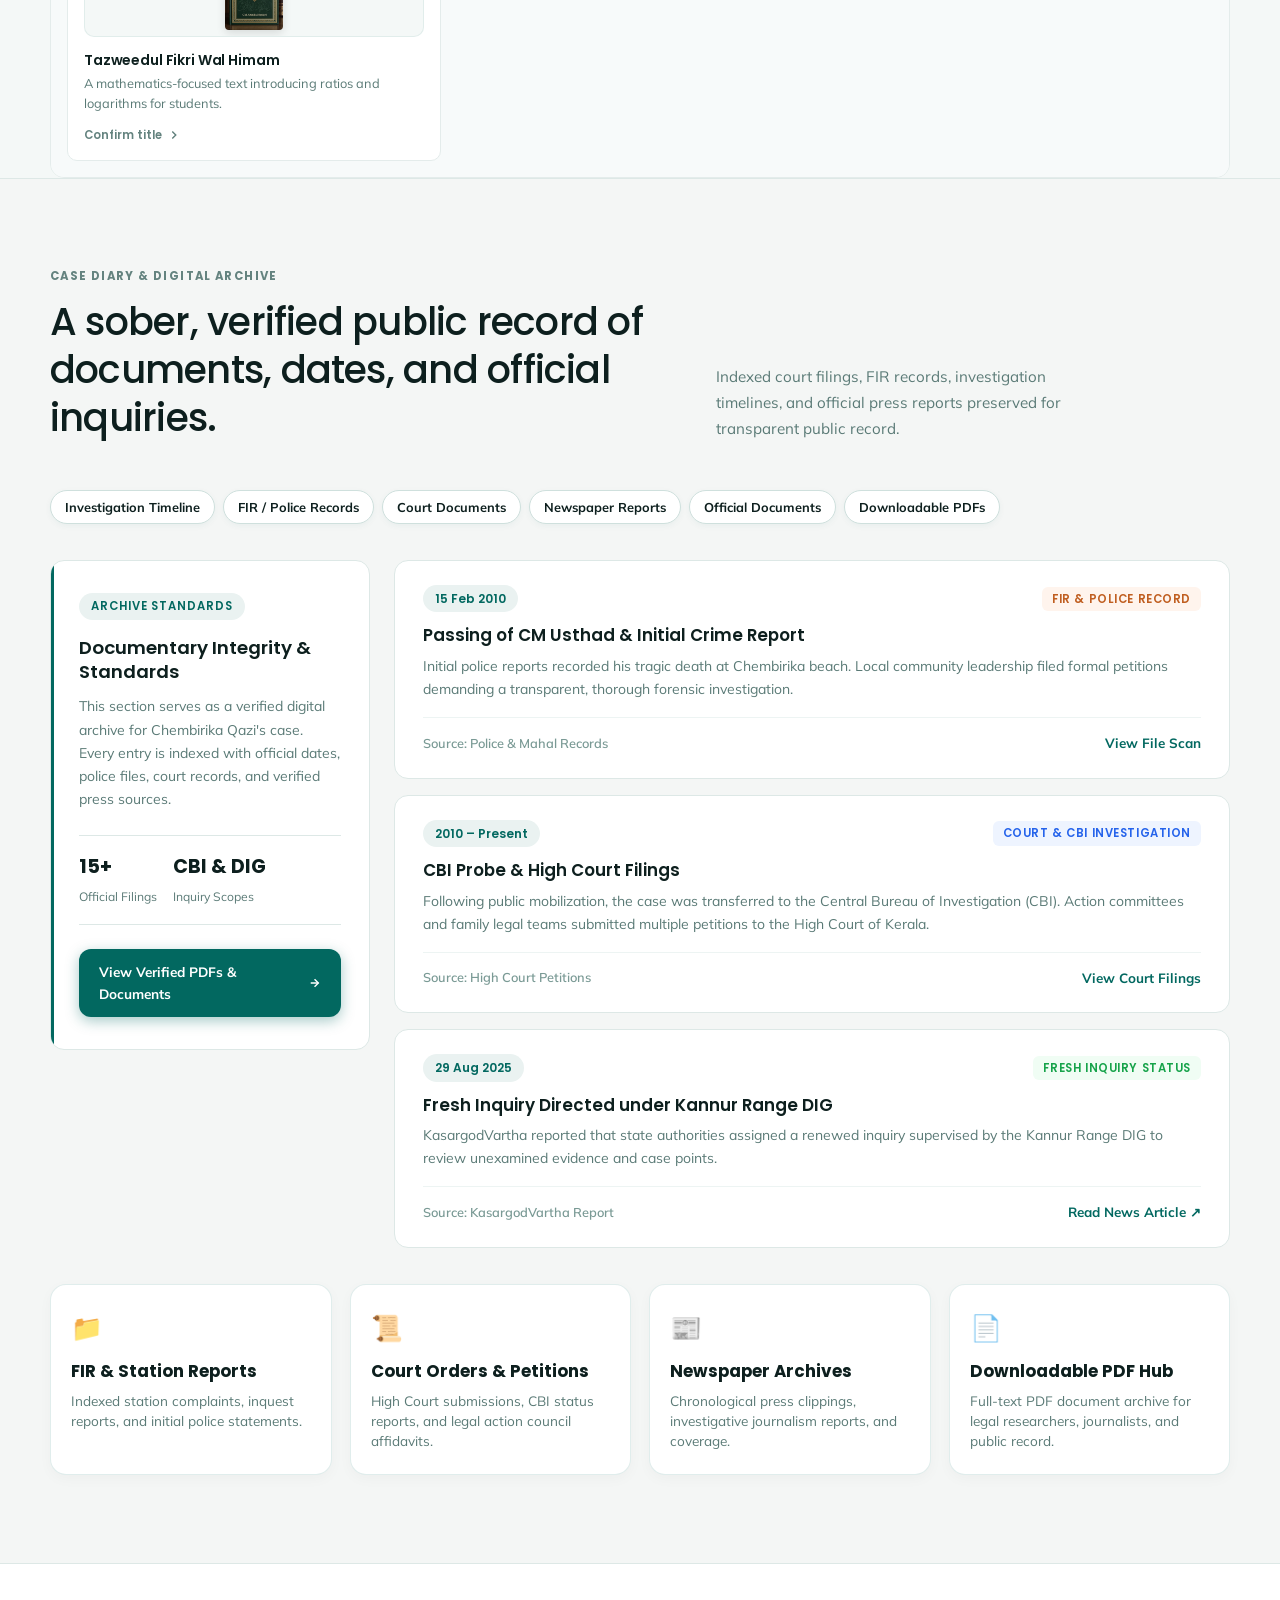
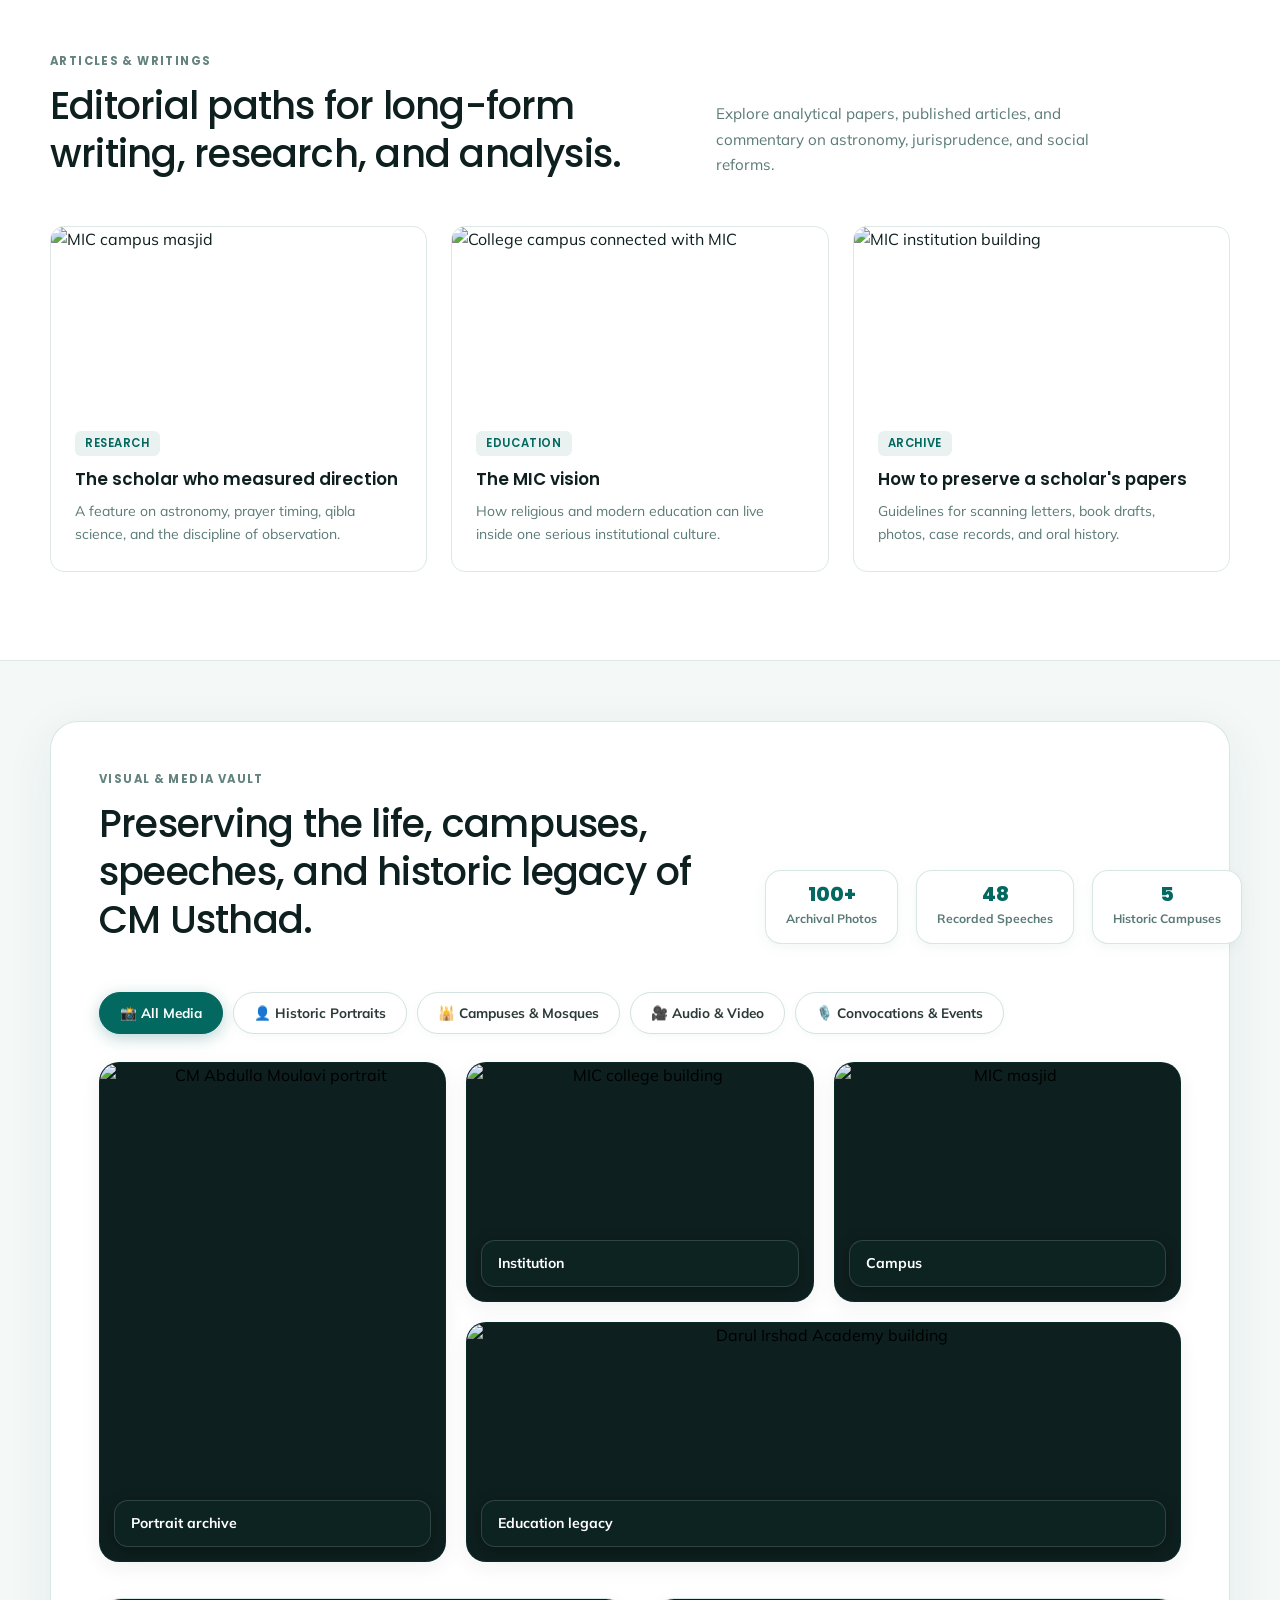
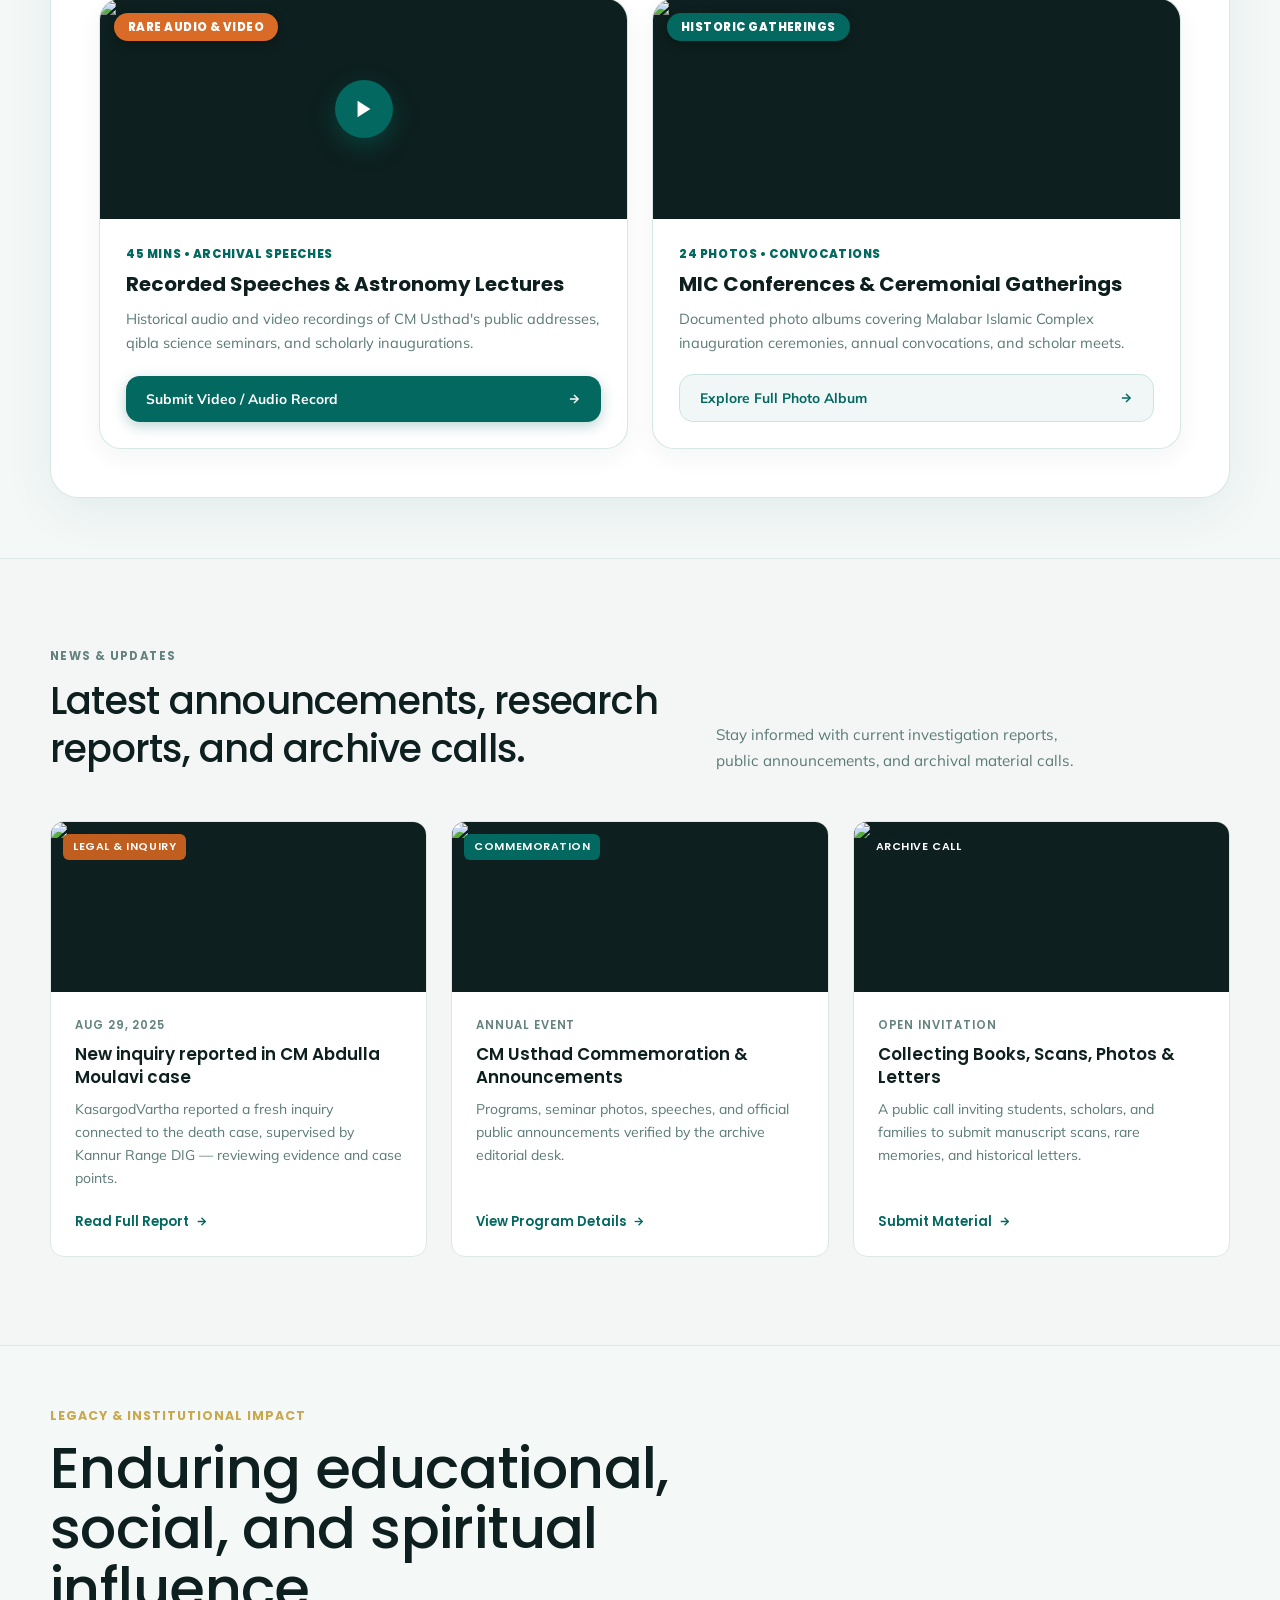
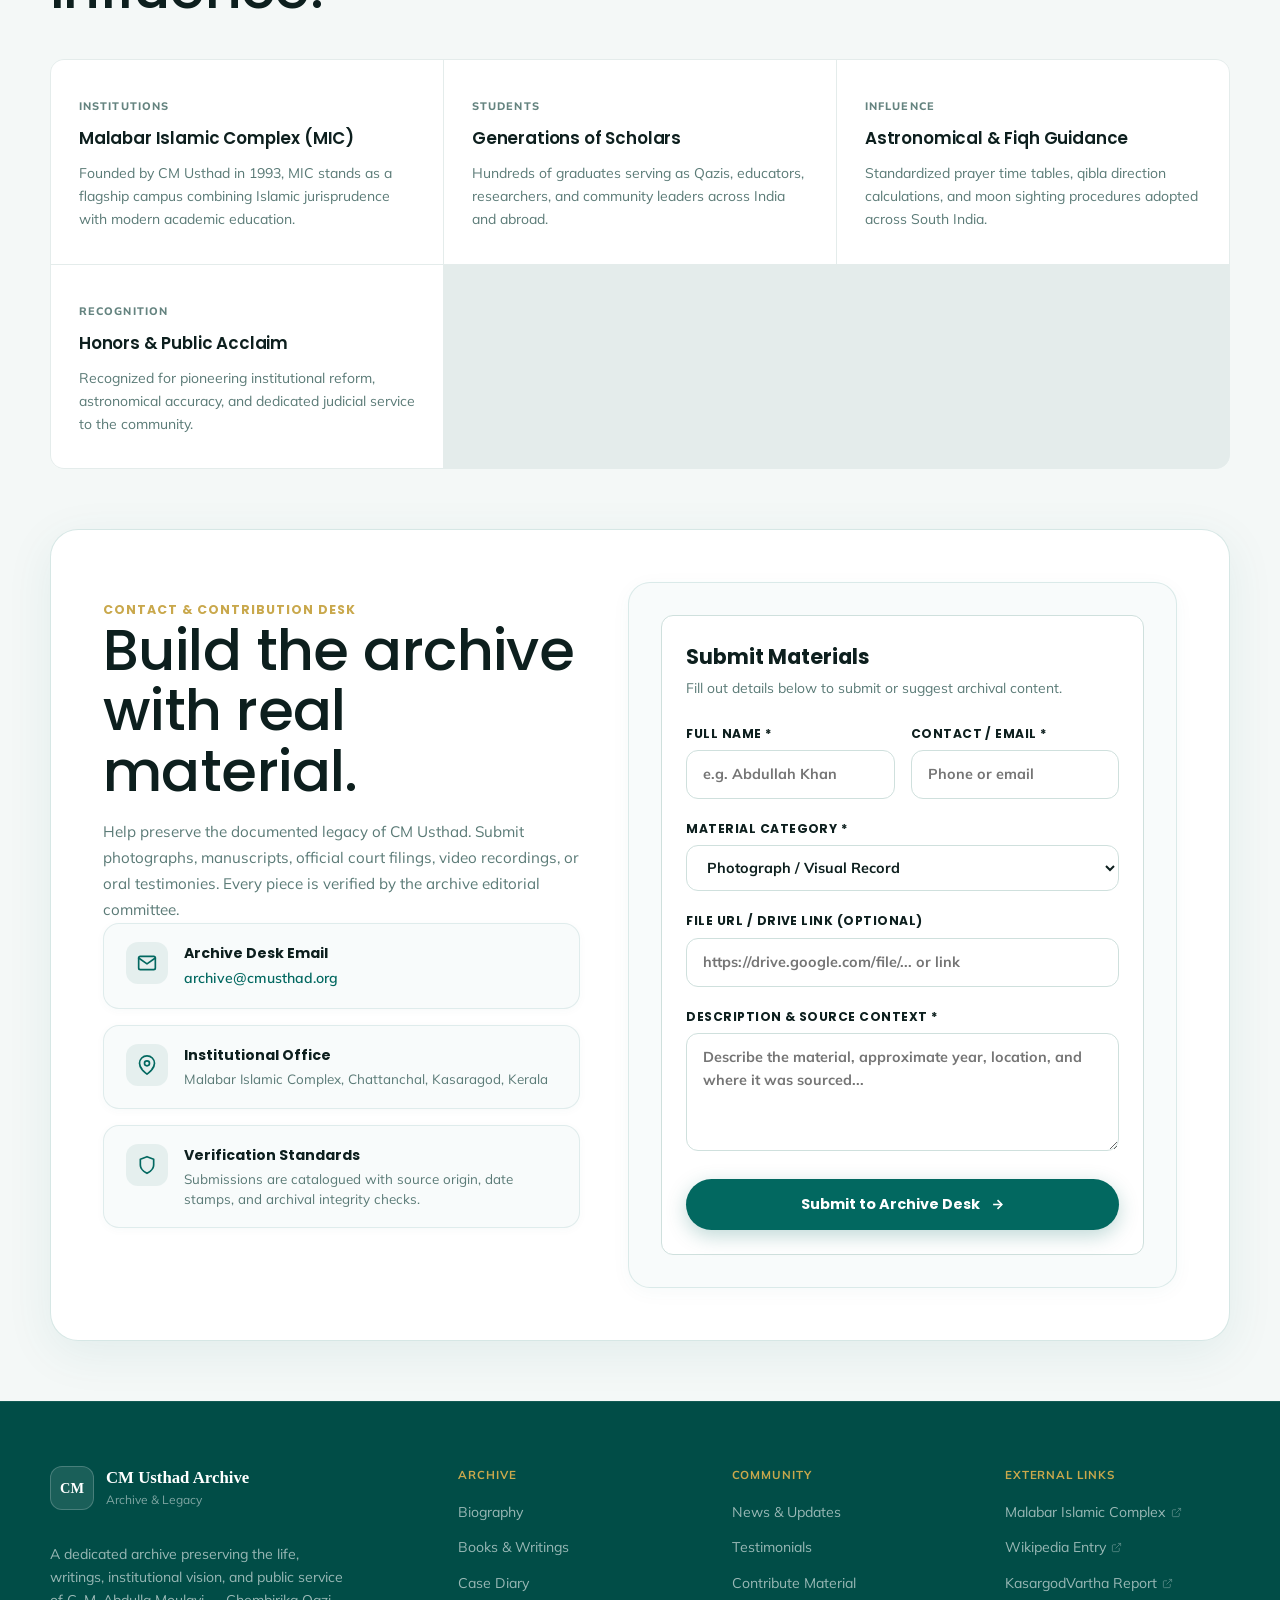
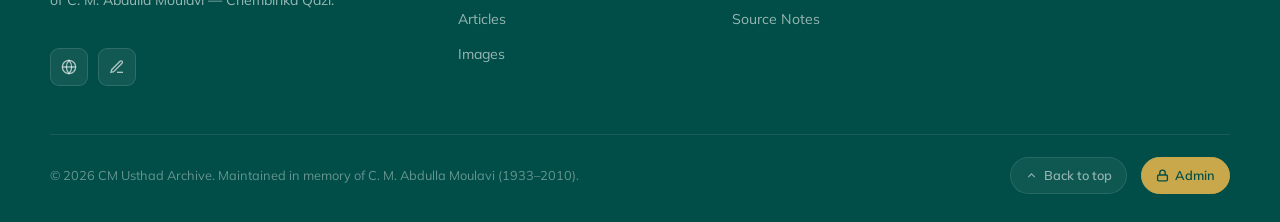
==== commit 2fa8d77f: "Add Legacy Wall (wall.html) page with 3-column archival social feed, era filters, scholarly actions," ====
--- a/index.html
+++ b/index.html
@@ -114,6 +114,21 @@
                 <a href="case-diary.html#news-reports">Newspaper Reports</a>
                 <a href="case-diary.html#official-docs">Official Documents</a>
                 <a href="case-diary.html#downloads">Downloadable PDFs</a>
+              </div>
+            </div>
+
+            <!-- Wall -->
+            <div class="nav-dropdown">
+              <a href="wall.html" class="nav-dropdown-toggle nfi-nav-link">
+                Wall
+                <svg class="dropdown-arrow" width="10" height="6" viewBox="0 0 10 6" fill="none" stroke="currentColor" stroke-width="2"><path d="M1 1l4 4 4-4"/></svg>
+              </a>
+              <div class="nav-dropdown-menu">
+                <a href="wall.html#feed">Community Feed</a>
+                <a href="wall.html#photos">Photo Archive</a>
+                <a href="wall.html#documents">Document Hub</a>
+                <a href="wall.html#videos">Video Vault</a>
+                <a href="wall.html#official">Official Posts</a>
               </div>
             </div>
 
--- a/styles.css
+++ b/styles.css
@@ -4397,3 +4397,1252 @@
     gap: 24px;
   }
 }
+
+/* ══════════════════════════════════════
+   LEGACY WALL (COMMUNITY ARCHIVE) STYLES
+══════════════════════════════════════ */
+
+.wall-main-wrap {
+  width: 100%;
+  background: #f4f6f5;
+  padding: 40px max(20px, calc((100vw - 1320px) / 2));
+  min-height: 85vh;
+  border-top: 1px solid #dde8e6;
+}
+
+.wall-grid-container {
+  display: grid;
+  grid-template-columns: 260px 1fr 310px;
+  gap: 28px;
+  align-items: start;
+}
+
+/* ── LEFT SIDEBAR ── */
+.wall-sidebar-left {
+  display: flex;
+  flex-direction: column;
+  gap: 20px;
+  position: sticky;
+  top: 90px;
+}
+
+.wall-user-profile-card {
+  background: #ffffff;
+  border: 1px solid #dde8e6;
+  border-radius: 18px;
+  padding: 20px;
+  box-shadow: 0 4px 16px rgba(13, 31, 30, 0.03);
+}
+
+.profile-card-header {
+  display: flex;
+  align-items: center;
+  gap: 12px;
+  margin-bottom: 12px;
+}
+
+.profile-avatar {
+  width: 48px;
+  height: 48px;
+  border-radius: 50%;
+  object-fit: cover;
+  border: 2px solid #026860;
+}
+
+.profile-meta {
+  display: flex;
+  flex-direction: column;
+  gap: 2px;
+}
+
+.profile-name {
+  font-family: 'Poppins', sans-serif;
+  font-size: 0.95rem;
+  font-weight: 700;
+  color: #0d1f1e;
+}
+
+.profile-handle {
+  font-family: 'Mulish', sans-serif;
+  font-size: 0.78rem;
+  color: #64837f;
+}
+
+.profile-bio {
+  font-family: 'Mulish', sans-serif;
+  font-size: 0.82rem;
+  color: #5a7a76;
+  line-height: 1.5;
+  margin: 0 0 16px;
+}
+
+.profile-stats-row {
+  display: flex;
+  justify-content: space-around;
+  padding-top: 12px;
+  border-top: 1px solid #edf4f3;
+}
+
+.stat-item {
+  display: flex;
+  flex-direction: column;
+  align-items: center;
+}
+
+.stat-item strong {
+  font-family: 'Poppins', sans-serif;
+  font-size: 1rem;
+  font-weight: 700;
+  color: #0d1f1e;
+}
+
+.stat-item span {
+  font-family: 'Mulish', sans-serif;
+  font-size: 0.72rem;
+  color: #64837f;
+}
+
+/* Sidebar Boxes */
+.wall-nav-box,
+.wall-filter-box {
+  background: #ffffff;
+  border: 1px solid #dde8e6;
+  border-radius: 18px;
+  padding: 18px;
+  box-shadow: 0 4px 16px rgba(13, 31, 30, 0.03);
+}
+
+.wall-sidebar-title {
+  font-family: 'Poppins', sans-serif;
+  font-size: 0.85rem;
+  font-weight: 700;
+  color: #0d1f1e;
+  text-transform: uppercase;
+  letter-spacing: 0.06em;
+  margin: 0 0 14px;
+}
+
+.wall-nav-item {
+  display: flex;
+  align-items: center;
+  gap: 12px;
+  width: 100%;
+  padding: 10px 14px;
+  border: none;
+  background: transparent;
+  border-radius: 10px;
+  font-family: 'Poppins', sans-serif;
+  font-size: 0.88rem;
+  font-weight: 600;
+  color: #5a7a76;
+  cursor: pointer;
+  transition: all 0.2s ease;
+  text-align: left;
+}
+
+.wall-nav-item:hover {
+  background: #f4f6f5;
+  color: #026860;
+}
+
+.wall-nav-item.active {
+  background: #eaf2f1;
+  color: #026860;
+  font-weight: 700;
+}
+
+/* Color-Coded Badges */
+.badge-tag {
+  display: inline-flex;
+  align-items: center;
+  gap: 4px;
+  font-family: 'Poppins', sans-serif;
+  font-size: 0.7rem;
+  font-weight: 600;
+  padding: 2px 8px;
+  border-radius: 6px;
+}
+
+.badge-tag.official {
+  background: #eaf2f1;
+  color: #026860;
+  border: 1px solid #c5d8d5;
+}
+
+.badge-tag.researcher {
+  background: #eef4ff;
+  color: #1d4ed8;
+  border: 1px solid #c7d2fe;
+}
+
+.badge-tag.family {
+  background: #fcf0ff;
+  color: #7e22ce;
+  border: 1px solid #f5d0fe;
+}
+
+.badge-tag.student {
+  background: #fff4ed;
+  color: #c05e20;
+  border: 1px solid #ffedd5;
+}
+
+.badge-tag.contributor {
+  background: #f1f5f9;
+  color: #475569;
+  border: 1px solid #e2e8f0;
+}
+
+.badge-filter-list,
+.era-filter-list {
+  display: flex;
+  flex-direction: column;
+  gap: 6px;
+}
+
+.badge-chip-btn,
+.era-chip-btn {
+  display: block;
+  width: 100%;
+  text-align: left;
+  padding: 8px 12px;
+  border: 1px solid #dde8e6;
+  background: #ffffff;
+  border-radius: 8px;
+  font-family: 'Poppins', sans-serif;
+  font-size: 0.8rem;
+  font-weight: 500;
+  color: #5a7a76;
+  cursor: pointer;
+  transition: all 0.2s ease;
+}
+
+.badge-chip-btn:hover,
+.era-chip-btn:hover {
+  background: #f8faf9;
+  border-color: #026860;
+  color: #026860;
+}
+
+.badge-chip-btn.active,
+.era-chip-btn.active {
+  background: #026860;
+  color: #ffffff;
+  border-color: #026860;
+  font-weight: 600;
+}
+
+/* ── CENTER FEED ── */
+.wall-feed-center {
+  display: flex;
+  flex-direction: column;
+  gap: 20px;
+}
+
+/* Composer Card */
+.wall-composer-card {
+  background: #ffffff;
+  border: 1px solid #dde8e6;
+  border-radius: 18px;
+  padding: 24px;
+  box-shadow: 0 6px 24px rgba(2, 104, 96, 0.06);
+}
+
+.composer-header {
+  display: flex;
+  align-items: center;
+  gap: 14px;
+  margin-bottom: 18px;
+}
+
+.composer-avatar {
+  width: 44px;
+  height: 44px;
+  border-radius: 50%;
+  object-fit: cover;
+}
+
+.composer-title-wrap h3 {
+  font-family: 'Poppins', sans-serif;
+  font-size: 1.05rem;
+  font-weight: 700;
+  color: #0d1f1e;
+  margin: 0;
+}
+
+.composer-sub {
+  font-family: 'Mulish', sans-serif;
+  font-size: 0.8rem;
+  color: #64837f;
+}
+
+.composer-form {
+  display: flex;
+  flex-direction: column;
+  gap: 14px;
+}
+
+.composer-row-2 {
+  display: grid;
+  grid-template-columns: 1fr 1fr;
+  gap: 14px;
+}
+
+.composer-form label span {
+  display: block;
+  font-family: 'Poppins', sans-serif;
+  font-size: 0.75rem;
+  font-weight: 600;
+  color: #0d1f1e;
+  margin-bottom: 4px;
+}
+
+.composer-form select,
+.composer-form input[type="text"],
+.composer-form input[type="url"],
+.composer-form textarea {
+  width: 100%;
+  padding: 10px 14px;
+  border: 1px solid #dde8e6;
+  border-radius: 10px;
+  font-family: 'Mulish', sans-serif;
+  font-size: 0.88rem;
+  color: #0d1f1e;
+  background: #ffffff;
+  outline: none;
+  transition: border-color 0.2s ease;
+}
+
+.composer-form select:focus,
+.composer-form input:focus,
+.composer-form textarea:focus {
+  border-color: #026860;
+  box-shadow: 0 0 0 3px rgba(2, 104, 96, 0.1);
+}
+
+.composer-metadata-grid {
+  display: grid;
+  grid-template-columns: 1fr 1fr;
+  gap: 10px;
+}
+
+.composer-attachments-row {
+  display: grid;
+  grid-template-columns: 1.2fr 1fr;
+  gap: 10px;
+}
+
+.composer-footer {
+  display: flex;
+  align-items: center;
+  justify-content: space-between;
+  gap: 16px;
+  padding-top: 14px;
+  border-top: 1px solid #edf4f3;
+  flex-wrap: wrap;
+}
+
+.composer-quick-tools {
+  display: flex;
+  gap: 8px;
+  flex-wrap: wrap;
+}
+
+.tool-chip {
+  font-family: 'Poppins', sans-serif;
+  font-size: 0.75rem;
+  font-weight: 500;
+  color: #5a7a76;
+  background: #f4f6f5;
+  padding: 4px 10px;
+  border-radius: 6px;
+  border: 1px solid #dde8e6;
+  user-select: none;
+}
+
+.composer-submit-btn {
+  display: inline-flex;
+  align-items: center;
+  gap: 8px;
+  padding: 10px 22px;
+  background: #026860;
+  color: #ffffff;
+  border: none;
+  border-radius: 10px;
+  font-family: 'Poppins', sans-serif;
+  font-size: 0.85rem;
+  font-weight: 700;
+  cursor: pointer;
+  transition: all 0.2s ease;
+  box-shadow: 0 4px 12px rgba(2, 104, 96, 0.25);
+}
+
+.composer-submit-btn:hover {
+  background: #014d47;
+  transform: translateY(-1px);
+}
+
+/* Feed Tabs */
+.wall-tabs-bar {
+  display: flex;
+  gap: 8px;
+  border-bottom: 2px solid #dde8e6;
+  padding-bottom: 0;
+  overflow-x: auto;
+}
+
+.wall-tab-btn {
+  padding: 10px 20px;
+  border: none;
+  background: transparent;
+  font-family: 'Poppins', sans-serif;
+  font-size: 0.88rem;
+  font-weight: 600;
+  color: #64837f;
+  cursor: pointer;
+  border-bottom: 3px solid transparent;
+  margin-bottom: -2px;
+  transition: all 0.2s ease;
+  white-space: nowrap;
+}
+
+.wall-tab-btn:hover {
+  color: #026860;
+}
+
+.wall-tab-btn.active {
+  color: #026860;
+  border-bottom-color: #026860;
+  font-weight: 700;
+}
+
+/* Search Box */
+.wall-search-box-wrap {
+  position: relative;
+  display: flex;
+  align-items: center;
+}
+
+.wall-search-box-wrap input {
+  width: 100%;
+  padding: 12px 42px;
+  border: 1px solid #dde8e6;
+  border-radius: 12px;
+  font-family: 'Mulish', sans-serif;
+  font-size: 0.9rem;
+  background: #ffffff;
+  outline: none;
+}
+
+.wall-search-box-wrap input:focus {
+  border-color: #026860;
+  box-shadow: 0 0 0 3px rgba(2, 104, 96, 0.1);
+}
+
+.wall-search-box-wrap .search-icon {
+  position: absolute;
+  left: 14px;
+  color: #64837f;
+}
+
+.clear-search-btn {
+  position: absolute;
+  right: 14px;
+  background: transparent;
+  border: none;
+  color: #64837f;
+  cursor: pointer;
+}
+
+/* Tag Pills */
+.wall-tag-pills-bar {
+  display: flex;
+  align-items: center;
+  gap: 8px;
+  flex-wrap: wrap;
+}
+
+.tag-pill-label {
+  font-family: 'Poppins', sans-serif;
+  font-size: 0.75rem;
+  font-weight: 600;
+  color: #64837f;
+}
+
+.tag-pill-btn {
+  background: #ffffff;
+  border: 1px solid #dde8e6;
+  border-radius: 999px;
+  padding: 4px 12px;
+  font-family: 'Poppins', sans-serif;
+  font-size: 0.75rem;
+  font-weight: 600;
+  color: #026860;
+  cursor: pointer;
+  transition: all 0.2s ease;
+}
+
+.tag-pill-btn:hover {
+  background: #026860;
+  color: #ffffff;
+  border-color: #026860;
+}
+
+/* ── TIMELINE POST CARDS ── */
+.wall-feed-list {
+  display: flex;
+  flex-direction: column;
+  gap: 20px;
+}
+
+.wall-post-card {
+  position: relative;
+  background: #ffffff;
+  border: 1px solid #dde8e6;
+  border-radius: 18px;
+  padding: 24px;
+  box-shadow: 0 4px 16px rgba(13, 31, 30, 0.03);
+  transition: background 240ms ease, border-color 240ms ease, box-shadow 240ms ease;
+  overflow: hidden;
+}
+
+.wall-post-card::before {
+  content: '';
+  position: absolute;
+  top: 0;
+  left: 0;
+  width: 3px;
+  height: 100%;
+  background: #026860;
+  transform: scaleY(0);
+  transform-origin: top;
+  transition: transform 0.35s cubic-bezier(0.16, 1, 0.3, 1);
+}
+
+.wall-post-card:hover {
+  border-color: #c5d8d5;
+  box-shadow: 0 8px 24px rgba(2, 104, 96, 0.08);
+}
+
+.wall-post-card:hover::before {
+  transform: scaleY(1);
+}
+
+.wall-post-card.pinned-post {
+  border-color: #c05e20;
+}
+
+.pinned-banner {
+  display: flex;
+  align-items: center;
+  gap: 6px;
+  font-family: 'Poppins', sans-serif;
+  font-size: 0.72rem;
+  font-weight: 700;
+  color: #c05e20;
+  text-transform: uppercase;
+  letter-spacing: 0.08em;
+  margin-bottom: 12px;
+}
+
+.post-card-header {
+  display: flex;
+  align-items: flex-start;
+  justify-content: space-between;
+  gap: 14px;
+  margin-bottom: 12px;
+}
+
+.post-author-box {
+  display: flex;
+  align-items: center;
+  gap: 12px;
+}
+
+.post-author-avatar {
+  width: 44px;
+  height: 44px;
+  border-radius: 50%;
+  object-fit: cover;
+  cursor: pointer;
+}
+
+.post-author-details {
+  display: flex;
+  flex-direction: column;
+  gap: 2px;
+}
+
+.post-author-title-row {
+  display: flex;
+  align-items: center;
+  gap: 8px;
+  flex-wrap: wrap;
+}
+
+.post-author-name {
+  font-family: 'Poppins', sans-serif;
+  font-size: 0.95rem;
+  font-weight: 700;
+  color: #0d1f1e;
+  cursor: pointer;
+}
+
+.post-author-name:hover {
+  color: #026860;
+}
+
+.post-timestamp {
+  font-family: 'Mulish', sans-serif;
+  font-size: 0.78rem;
+  color: #64837f;
+}
+
+.post-tags-row {
+  display: flex;
+  align-items: center;
+  gap: 8px;
+}
+
+.post-category-chip {
+  font-family: 'Poppins', sans-serif;
+  font-size: 0.7rem;
+  font-weight: 600;
+  color: #026860;
+  background: #eaf2f1;
+  padding: 2px 8px;
+  border-radius: 4px;
+  text-transform: uppercase;
+  letter-spacing: 0.04em;
+}
+
+.moderation-badge {
+  font-family: 'Poppins', sans-serif;
+  font-size: 0.68rem;
+  font-weight: 600;
+  padding: 2px 6px;
+  border-radius: 4px;
+}
+
+.moderation-badge.approved {
+  background: #f0fdf4;
+  color: #16a34a;
+}
+
+.moderation-badge.pending {
+  background: #fffbe6;
+  color: #d97706;
+}
+
+/* Archival Metadata Box */
+.post-archive-metadata-box {
+  background: #f8faf9;
+  border: 1px solid #e4eceb;
+  border-radius: 10px;
+  padding: 10px 14px;
+  font-size: 0.8rem;
+  margin: 12px 0;
+  display: flex;
+  gap: 16px;
+  color: #5a7a76;
+  font-family: 'Mulish', sans-serif;
+  flex-wrap: wrap;
+}
+
+.post-archive-metadata-box strong {
+  color: #0d1f1e;
+}
+
+/* Post Content Text */
+.post-title {
+  font-family: 'Poppins', sans-serif;
+  font-size: 1.1rem;
+  font-weight: 700;
+  color: #0d1f1e;
+  line-height: 1.35;
+  margin: 0 0 8px;
+}
+
+.post-text {
+  font-family: 'Mulish', sans-serif;
+  font-size: 0.92rem;
+  color: #0d1f1e;
+  line-height: 1.65;
+  margin: 0 0 16px;
+  white-space: pre-line;
+}
+
+/* Attachments */
+.post-media-gallery {
+  display: grid;
+  grid-template-columns: repeat(auto-fit, minmax(180px, 1fr));
+  gap: 10px;
+  margin-bottom: 16px;
+  border-radius: 12px;
+  overflow: hidden;
+}
+
+.post-media-img {
+  width: 100%;
+  max-height: 320px;
+  object-fit: cover;
+  border-radius: 10px;
+  cursor: pointer;
+  transition: transform 0.3s ease;
+}
+
+.post-media-img:hover {
+  transform: scale(1.02);
+}
+
+.post-doc-card {
+  display: flex;
+  align-items: center;
+  justify-content: space-between;
+  gap: 14px;
+  background: #f4f6f5;
+  border: 1px solid #dde8e6;
+  border-radius: 12px;
+  padding: 14px 18px;
+  margin-bottom: 16px;
+  cursor: pointer;
+  transition: border-color 0.2s ease;
+}
+
+.post-doc-card:hover {
+  border-color: #026860;
+  background: #eaf2f1;
+}
+
+.doc-info {
+  display: flex;
+  align-items: center;
+  gap: 12px;
+}
+
+.doc-icon-large {
+  font-size: 1.6rem;
+}
+
+.doc-text h5 {
+  font-family: 'Poppins', sans-serif;
+  font-size: 0.9rem;
+  font-weight: 700;
+  color: #0d1f1e;
+  margin: 0 0 2px;
+}
+
+.doc-text span {
+  font-family: 'Mulish', sans-serif;
+  font-size: 0.78rem;
+  color: #64837f;
+}
+
+/* Post Action Bar (Appreciate, Comment, Share, Save, Report) */
+.post-action-bar {
+  display: flex;
+  align-items: center;
+  justify-content: space-between;
+  padding-top: 14px;
+  border-top: 1px solid #edf4f3;
+}
+
+.post-action-btn {
+  display: inline-flex;
+  align-items: center;
+  gap: 6px;
+  background: transparent;
+  border: none;
+  font-family: 'Poppins', sans-serif;
+  font-size: 0.82rem;
+  font-weight: 600;
+  color: #5a7a76;
+  cursor: pointer;
+  transition: color 0.2s ease, transform 0.2s ease;
+}
+
+.post-action-btn:hover {
+  color: #026860;
+}
+
+.post-action-btn.appreciated {
+  color: #dc2626;
+}
+
+.post-action-btn.saved {
+  color: #026860;
+}
+
+/* Threaded Comments */
+.post-comments-container {
+  margin-top: 16px;
+  padding-top: 16px;
+  border-top: 1px dashed #dde8e6;
+}
+
+.comments-list {
+  display: flex;
+  flex-direction: column;
+  gap: 12px;
+  margin-bottom: 14px;
+}
+
+.comment-item {
+  display: flex;
+  gap: 10px;
+  background: #f8faf9;
+  padding: 10px 14px;
+  border-radius: 10px;
+}
+
+.comment-avatar {
+  width: 32px;
+  height: 32px;
+  border-radius: 50%;
+  object-fit: cover;
+}
+
+.comment-body strong {
+  font-family: 'Poppins', sans-serif;
+  font-size: 0.82rem;
+  color: #0d1f1e;
+}
+
+.comment-body p {
+  font-family: 'Mulish', sans-serif;
+  font-size: 0.85rem;
+  color: #5a7a76;
+  margin: 2px 0 0;
+}
+
+.comment-form-row {
+  display: flex;
+  gap: 8px;
+}
+
+.comment-form-row input {
+  flex: 1;
+  padding: 8px 12px;
+  border: 1px solid #dde8e6;
+  border-radius: 8px;
+  font-family: 'Mulish', sans-serif;
+  font-size: 0.85rem;
+}
+
+.comment-form-row button {
+  padding: 8px 16px;
+  background: #026860;
+  color: #ffffff;
+  border: none;
+  border-radius: 8px;
+  font-weight: 600;
+  font-size: 0.8rem;
+  cursor: pointer;
+}
+
+/* ── RIGHT SIDEBAR ── */
+.wall-sidebar-right {
+  display: flex;
+  flex-direction: column;
+  gap: 20px;
+  position: sticky;
+  top: 90px;
+}
+
+.wall-widget-card {
+  background: #ffffff;
+  border: 1px solid #dde8e6;
+  border-radius: 18px;
+  padding: 20px;
+  box-shadow: 0 4px 16px rgba(13, 31, 30, 0.03);
+}
+
+.spotlight-card {
+  background: linear-gradient(135deg, #0d2523 0%, #153e3a 100%);
+  color: #ffffff;
+  border: none;
+}
+
+.widget-badge {
+  display: inline-block;
+  background: rgba(255, 255, 255, 0.14);
+  color: #a8e0d9;
+  font-family: 'Poppins', sans-serif;
+  font-size: 0.68rem;
+  font-weight: 700;
+  text-transform: uppercase;
+  letter-spacing: 0.08em;
+  padding: 3px 10px;
+  border-radius: 999px;
+  margin-bottom: 10px;
+}
+
+.spotlight-card h3 {
+  font-family: 'Poppins', sans-serif;
+  font-size: 1.15rem;
+  color: #ffffff;
+  margin: 0 0 8px;
+}
+
+.spotlight-card p {
+  font-family: 'Mulish', sans-serif;
+  font-size: 0.82rem;
+  color: rgba(255, 255, 255, 0.85);
+  margin: 0 0 14px;
+  line-height: 1.5;
+}
+
+.widget-link {
+  font-family: 'Poppins', sans-serif;
+  font-size: 0.82rem;
+  font-weight: 700;
+  color: #a8e0d9;
+  text-decoration: none;
+}
+
+.book-widget-body {
+  display: flex;
+  gap: 12px;
+  margin: 12px 0 14px;
+}
+
+.book-widget-img {
+  width: 54px;
+  height: 76px;
+  object-fit: cover;
+  border-radius: 6px;
+  box-shadow: 0 2px 8px rgba(0, 0, 0, 0.15);
+}
+
+.book-widget-body h4 {
+  font-family: 'Poppins', sans-serif;
+  font-size: 0.85rem;
+  font-weight: 700;
+  color: #0d1f1e;
+  margin: 0 0 2px;
+  line-height: 1.3;
+}
+
+.book-widget-author {
+  font-family: 'Mulish', sans-serif;
+  font-size: 0.75rem;
+  color: #5a7a76;
+  margin: 0 0 4px;
+}
+
+.book-widget-pub {
+  font-family: 'Poppins', sans-serif;
+  font-size: 0.7rem;
+  color: #026860;
+  font-weight: 600;
+}
+
+.widget-cta-btn {
+  display: block;
+  text-align: center;
+  width: 100%;
+  padding: 8px 14px;
+  background: #026860;
+  color: #ffffff;
+  border-radius: 8px;
+  font-family: 'Poppins', sans-serif;
+  font-size: 0.8rem;
+  font-weight: 700;
+  text-decoration: none;
+}
+
+.announcement-list {
+  display: flex;
+  flex-direction: column;
+  gap: 14px;
+}
+
+.announcement-item h5 {
+  font-family: 'Poppins', sans-serif;
+  font-size: 0.88rem;
+  font-weight: 700;
+  color: #0d1f1e;
+  margin: 2px 0 4px;
+}
+
+.announcement-item p {
+  font-family: 'Mulish', sans-serif;
+  font-size: 0.78rem;
+  color: #5a7a76;
+  margin: 0 0 6px;
+}
+
+.announcement-date {
+  font-family: 'Poppins', sans-serif;
+  font-size: 0.7rem;
+  color: #026860;
+  font-weight: 700;
+}
+
+.announcement-link {
+  font-family: 'Poppins', sans-serif;
+  font-size: 0.78rem;
+  color: #026860;
+  font-weight: 600;
+  text-decoration: none;
+}
+
+.contributors-list {
+  display: flex;
+  flex-direction: column;
+  gap: 12px;
+}
+
+.contributor-row {
+  display: flex;
+  align-items: center;
+  gap: 10px;
+}
+
+.contrib-avatar {
+  width: 36px;
+  height: 36px;
+  border-radius: 50%;
+  object-fit: cover;
+}
+
+.contrib-info {
+  display: flex;
+  flex-direction: column;
+  gap: 2px;
+}
+
+.contrib-info strong {
+  font-family: 'Poppins', sans-serif;
+  font-size: 0.82rem;
+  color: #0d1f1e;
+}
+
+.recent-docs-list {
+  display: flex;
+  flex-direction: column;
+  gap: 10px;
+}
+
+.doc-item {
+  display: flex;
+  align-items: center;
+  gap: 10px;
+  padding: 8px 10px;
+  background: #f8faf9;
+  border-radius: 8px;
+}
+
+.doc-item strong {
+  display: block;
+  font-family: 'Poppins', sans-serif;
+  font-size: 0.8rem;
+  color: #0d1f1e;
+}
+
+.doc-item small {
+  font-family: 'Mulish', sans-serif;
+  font-size: 0.72rem;
+  color: #64837f;
+}
+
+/* ── MUSEUM DOCUMENT VIEWER MODAL ── */
+.doc-viewer-dialog,
+.profile-dialog {
+  border: none;
+  border-radius: 20px;
+  padding: 0;
+  background: transparent;
+  max-width: 900px;
+  width: 90%;
+  box-shadow: 0 20px 60px rgba(0, 0, 0, 0.3);
+}
+
+.doc-viewer-dialog::backdrop,
+.profile-dialog::backdrop {
+  background: rgba(13, 31, 30, 0.75);
+  backdrop-filter: blur(6px);
+}
+
+.doc-dialog-content,
+.profile-dialog-content {
+  background: #ffffff;
+  border-radius: 20px;
+  padding: 32px;
+  position: relative;
+  border: 1px solid #dde8e6;
+}
+
+.doc-dialog-close,
+.profile-dialog-close {
+  position: absolute;
+  top: 16px;
+  right: 20px;
+  background: #f4f6f5;
+  border: none;
+  width: 36px;
+  height: 36px;
+  border-radius: 50%;
+  font-size: 1.1rem;
+  color: #0d1f1e;
+  cursor: pointer;
+}
+
+.doc-dialog-header {
+  margin-bottom: 24px;
+
+.doc-dialog-badge {
+  display: inline-block;
+  background: #eaf2f1;
+  color: #026860;
+  font-family: 'Poppins', sans-serif;
+  font-size: 0.75rem;
+  font-weight: 700;
+  padding: 4px 12px;
+  border-radius: 999px;
+  margin-bottom: 8px;
+}
+
+.doc-dialog-header h2 {
+  font-family: 'Poppins', sans-serif;
+  font-size: 1.4rem;
+  font-weight: 700;
+  color: #0d1f1e;
+  margin: 0 0 6px;
+}
+
+.doc-dialog-meta {
+  font-family: 'Mulish', sans-serif;
+  font-size: 0.85rem;
+  color: #64837f;
+}
+
+.doc-dialog-body {
+  display: grid;
+  grid-template-columns: 1fr 300px;
+  gap: 24px;
+}
+
+.doc-preview-area {
+  background: #0d1f1e;
+  border-radius: 14px;
+  min-height: 320px;
+  display: flex;
+  align-items: center;
+  justify-content: center;
+  overflow: hidden;
+}
+
+.doc-preview-area img {
+  max-width: 100%;
+  max-height: 420px;
+  object-fit: contain;
+}
+
+.doc-meta-list {
+  list-style: none;
+  padding: 0;
+  margin: 0 0 24px;
+  display: flex;
+  flex-direction: column;
+  gap: 10px;
+  font-family: 'Mulish', sans-serif;
+  font-size: 0.88rem;
+}
+
+.doc-meta-list li strong {
+  color: #0d1f1e;
+}
+
+.doc-btn-primary {
+  display: flex;
+  align-items: center;
+  justify-content: center;
+  gap: 8px;
+  width: 100%;
+  padding: 12px 20px;
+  background: #026860;
+  color: #ffffff;
+  border-radius: 10px;
+  font-family: 'Poppins', sans-serif;
+  font-weight: 700;
+  text-decoration: none;
+}
+
+/* Profile Modal Details */
+.profile-modal-header {
+  display: flex;
+  align-items: center;
+  gap: 16px;
+  margin-bottom: 20px;
+}
+
+.profile-modal-avatar {
+  width: 64px;
+  height: 64px;
+  border-radius: 50%;
+  object-fit: cover;
+  border: 3px solid #026860;
+}
+
+.profile-modal-meta h3 {
+  font-family: 'Poppins', sans-serif;
+  font-size: 1.2rem;
+  font-weight: 700;
+  color: #0d1f1e;
+  margin: 0 0 4px;
+}
+
+.profile-modal-stats {
+  display: flex;
+  gap: 24px;
+  background: #f8faf9;
+  padding: 16px 20px;
+  border-radius: 14px;
+  margin-top: 16px;
+}
+
+.stat-box {
+  display: flex;
+  flex-direction: column;
+}
+
+.stat-box strong {
+  font-family: 'Poppins', sans-serif;
+  font-size: 1.2rem;
+  font-weight: 700;
+  color: #0d1f1e;
+}
+
+.stat-box span {
+  font-family: 'Mulish', sans-serif;
+  font-size: 0.8rem;
+  color: #64837f;
+}
+
+/* ── RESPONSIVE BREAKPOINTS ── */
+@media (max-width: 1100px) {
+  .wall-grid-container {
+    grid-template-columns: 240px 1fr;
+  }
+  .wall-sidebar-right {
+    display: none;
+  }
+}
+
+@media (max-width: 768px) {
+  .wall-grid-container {
+    grid-template-columns: 1fr;
+  }
+  .wall-sidebar-left {
+    position: static;
+  }
+  .composer-row-2,
+  .composer-metadata-grid,
+  .composer-attachments-row {
+    grid-template-columns: 1fr;
+  }
+  .doc-dialog-body {
+    grid-template-columns: 1fr;
+  }
+}
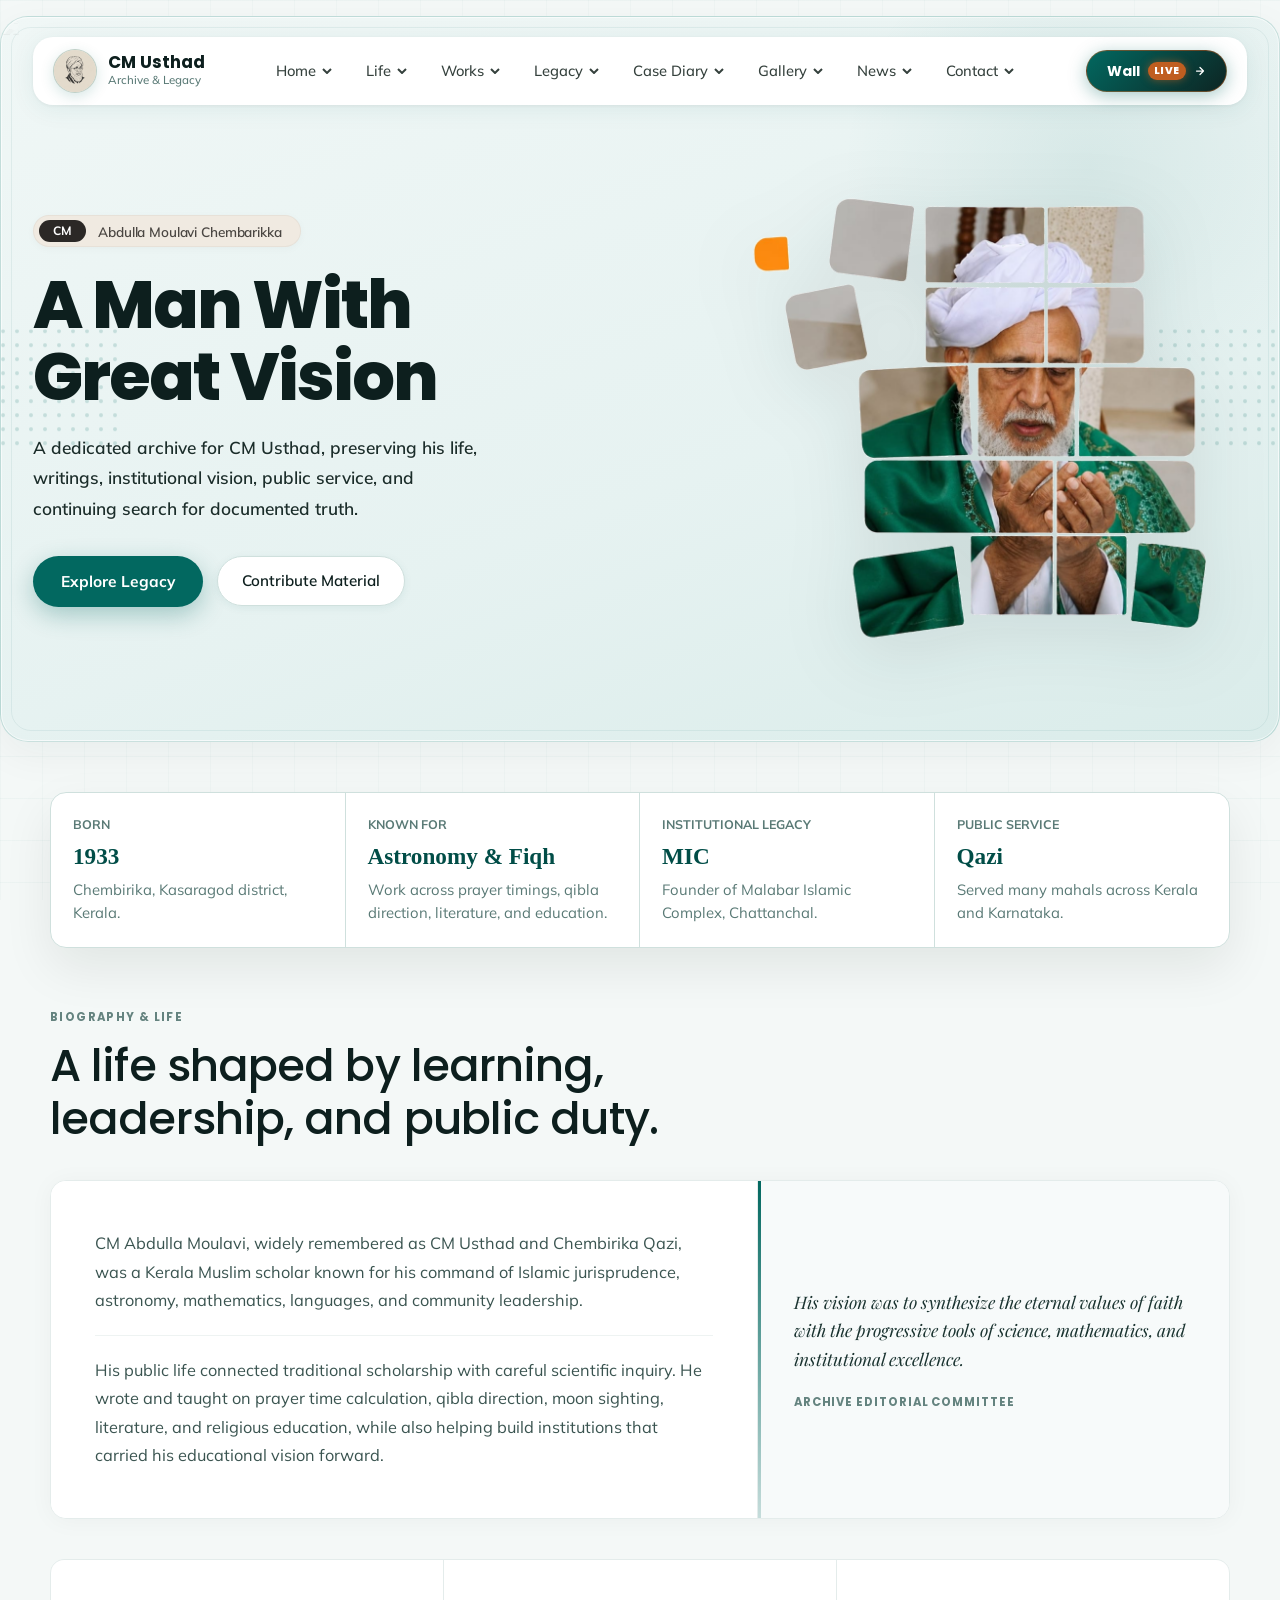
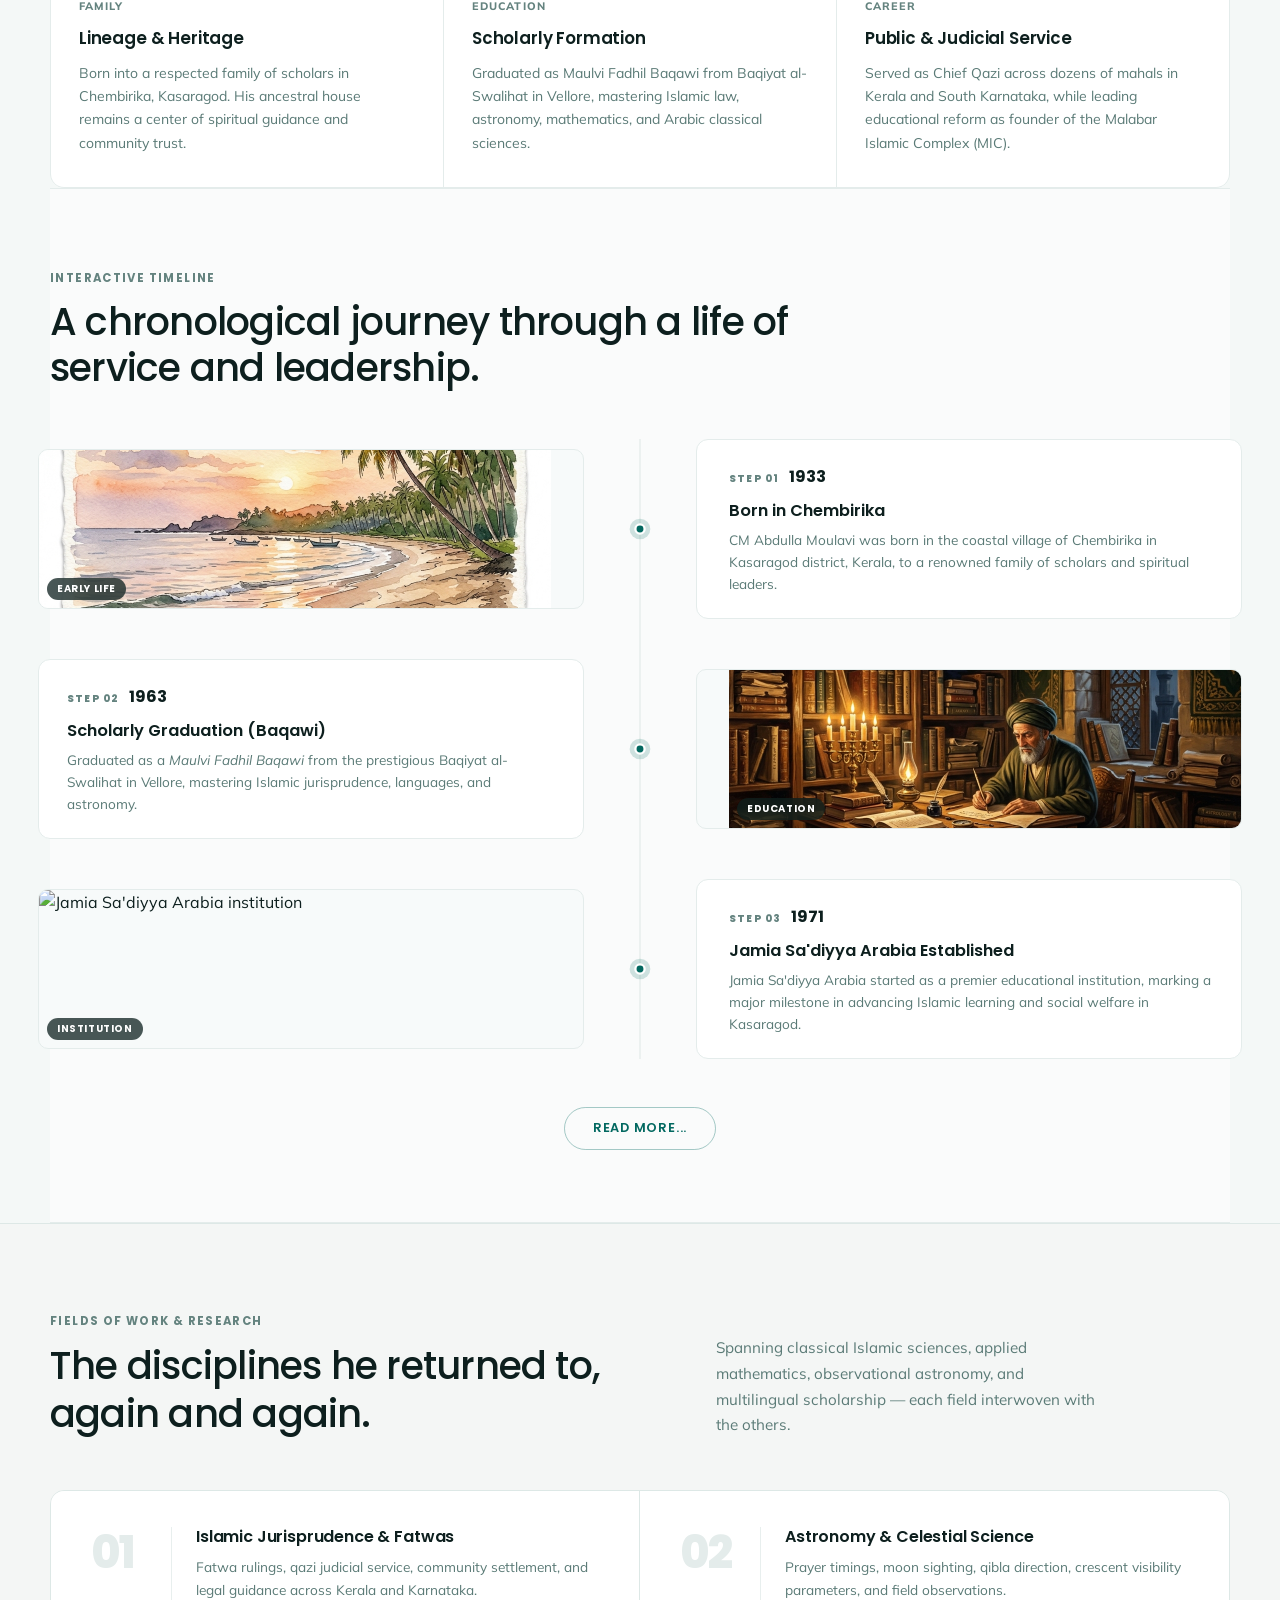
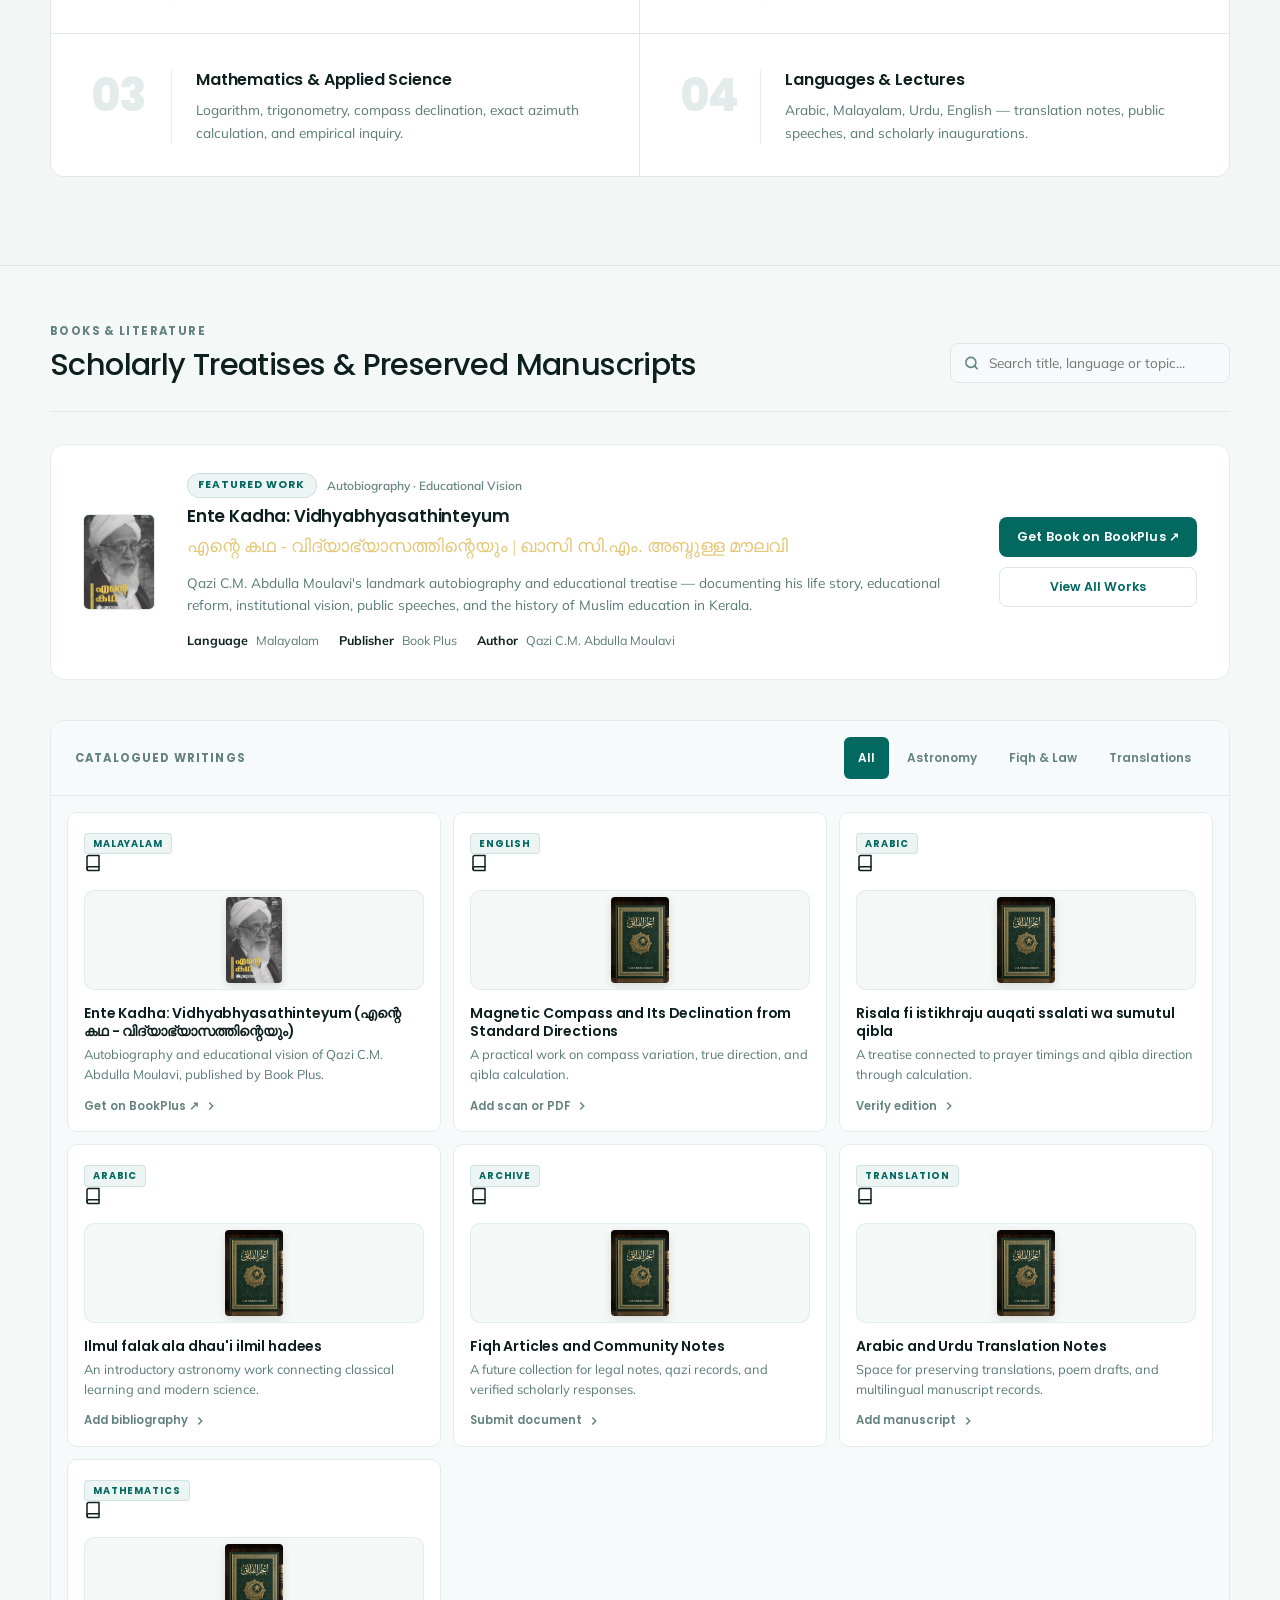
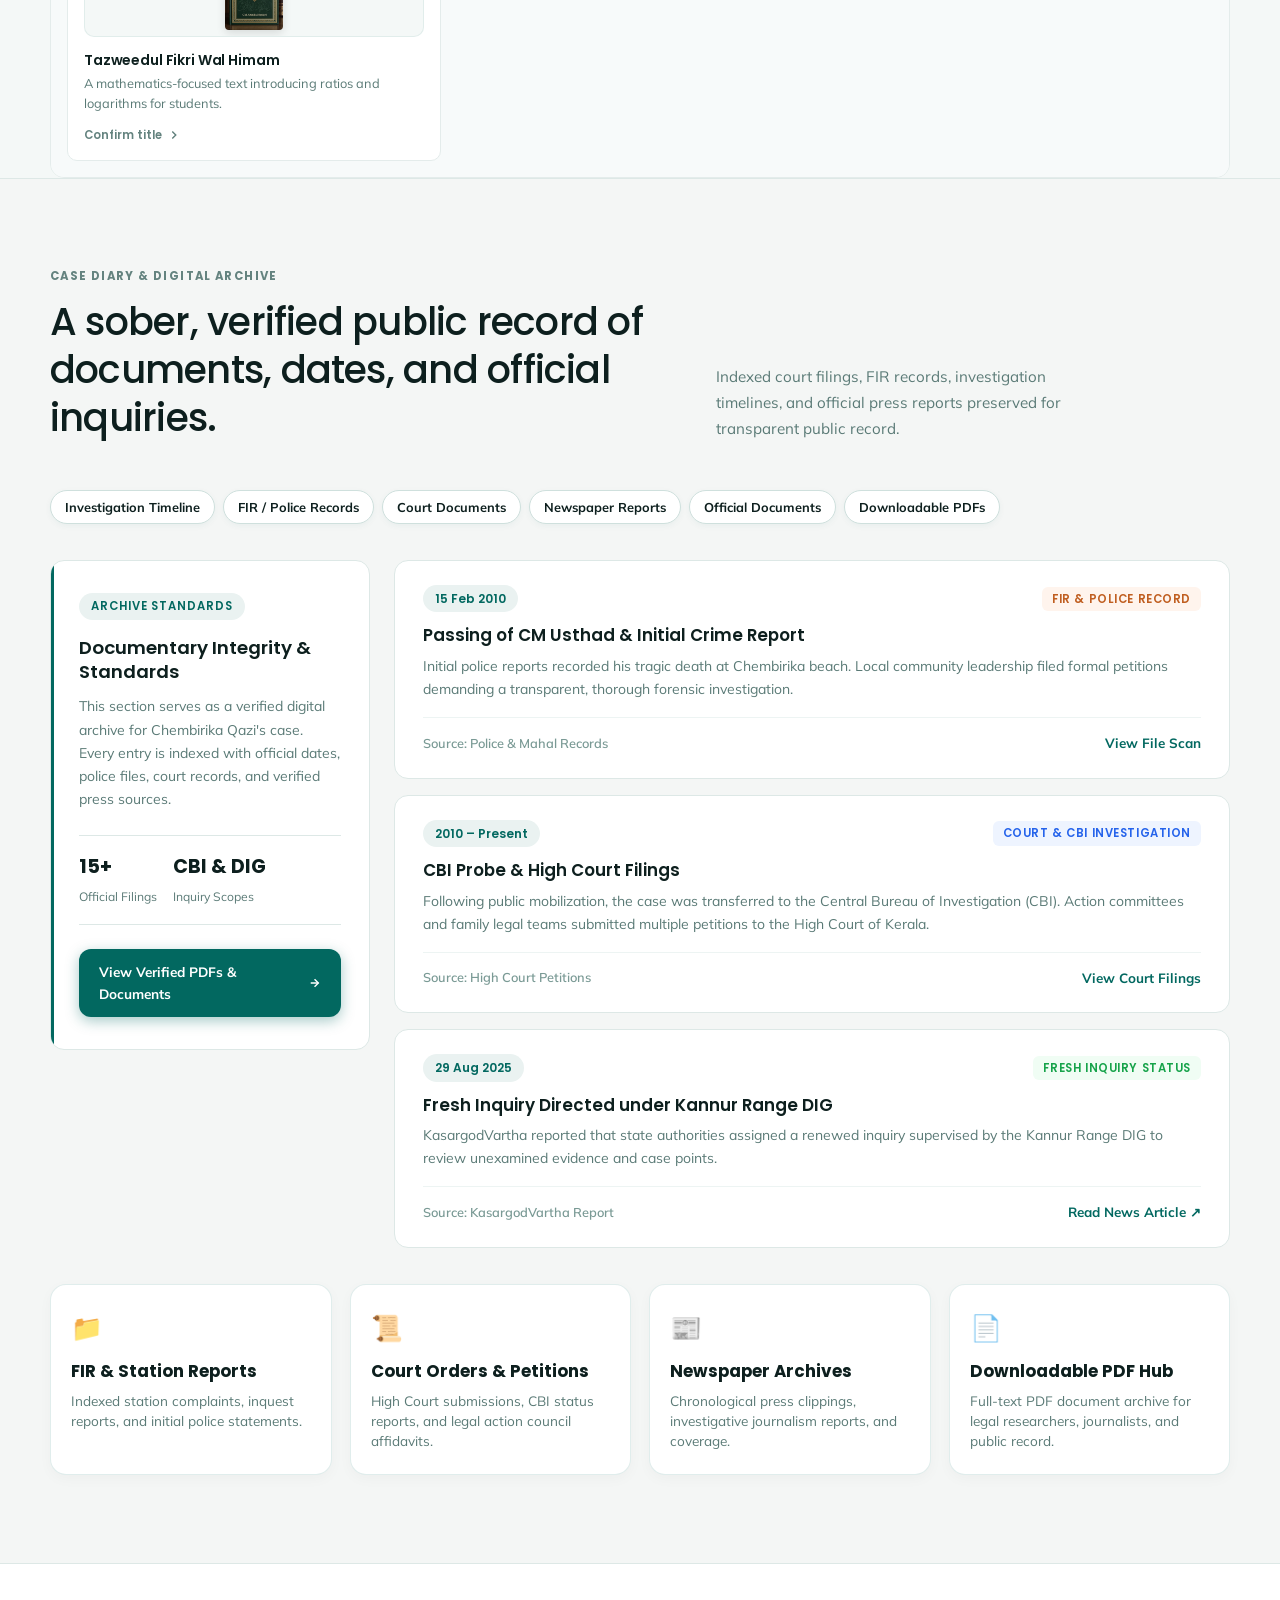
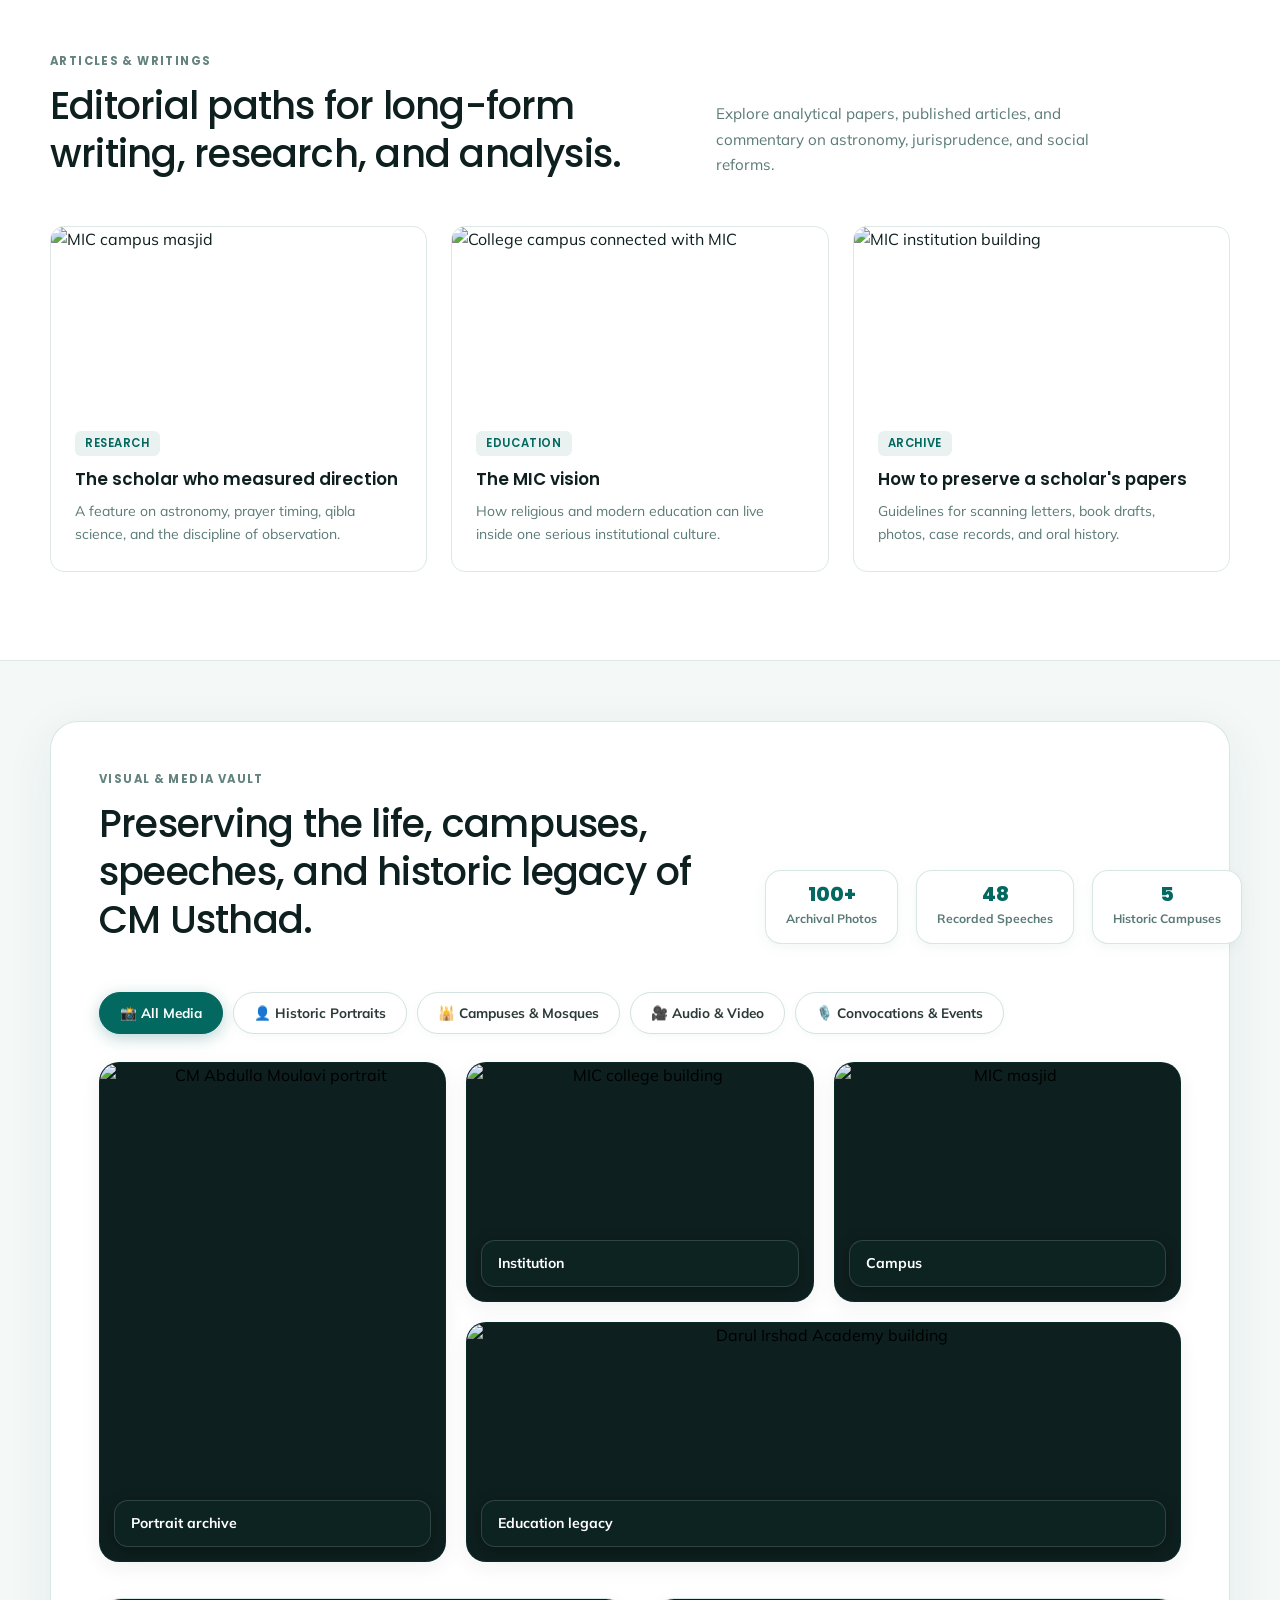
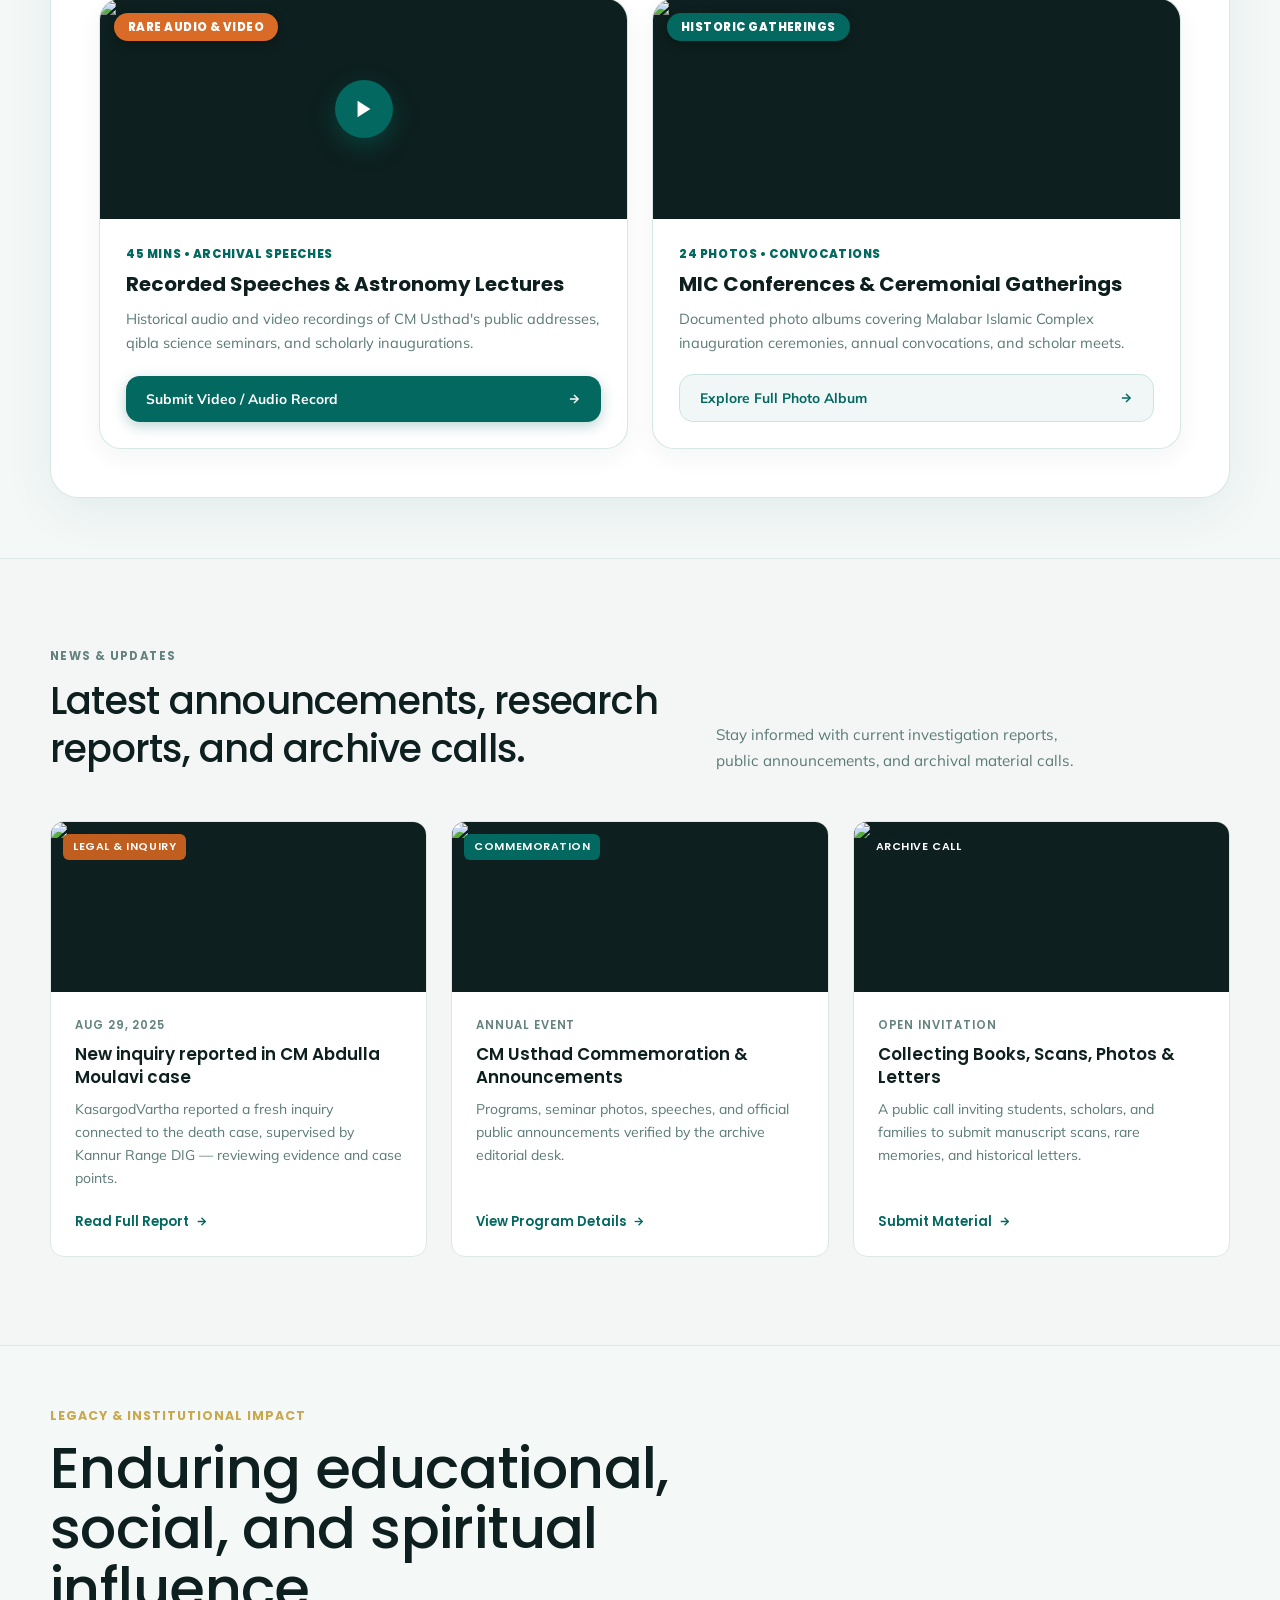
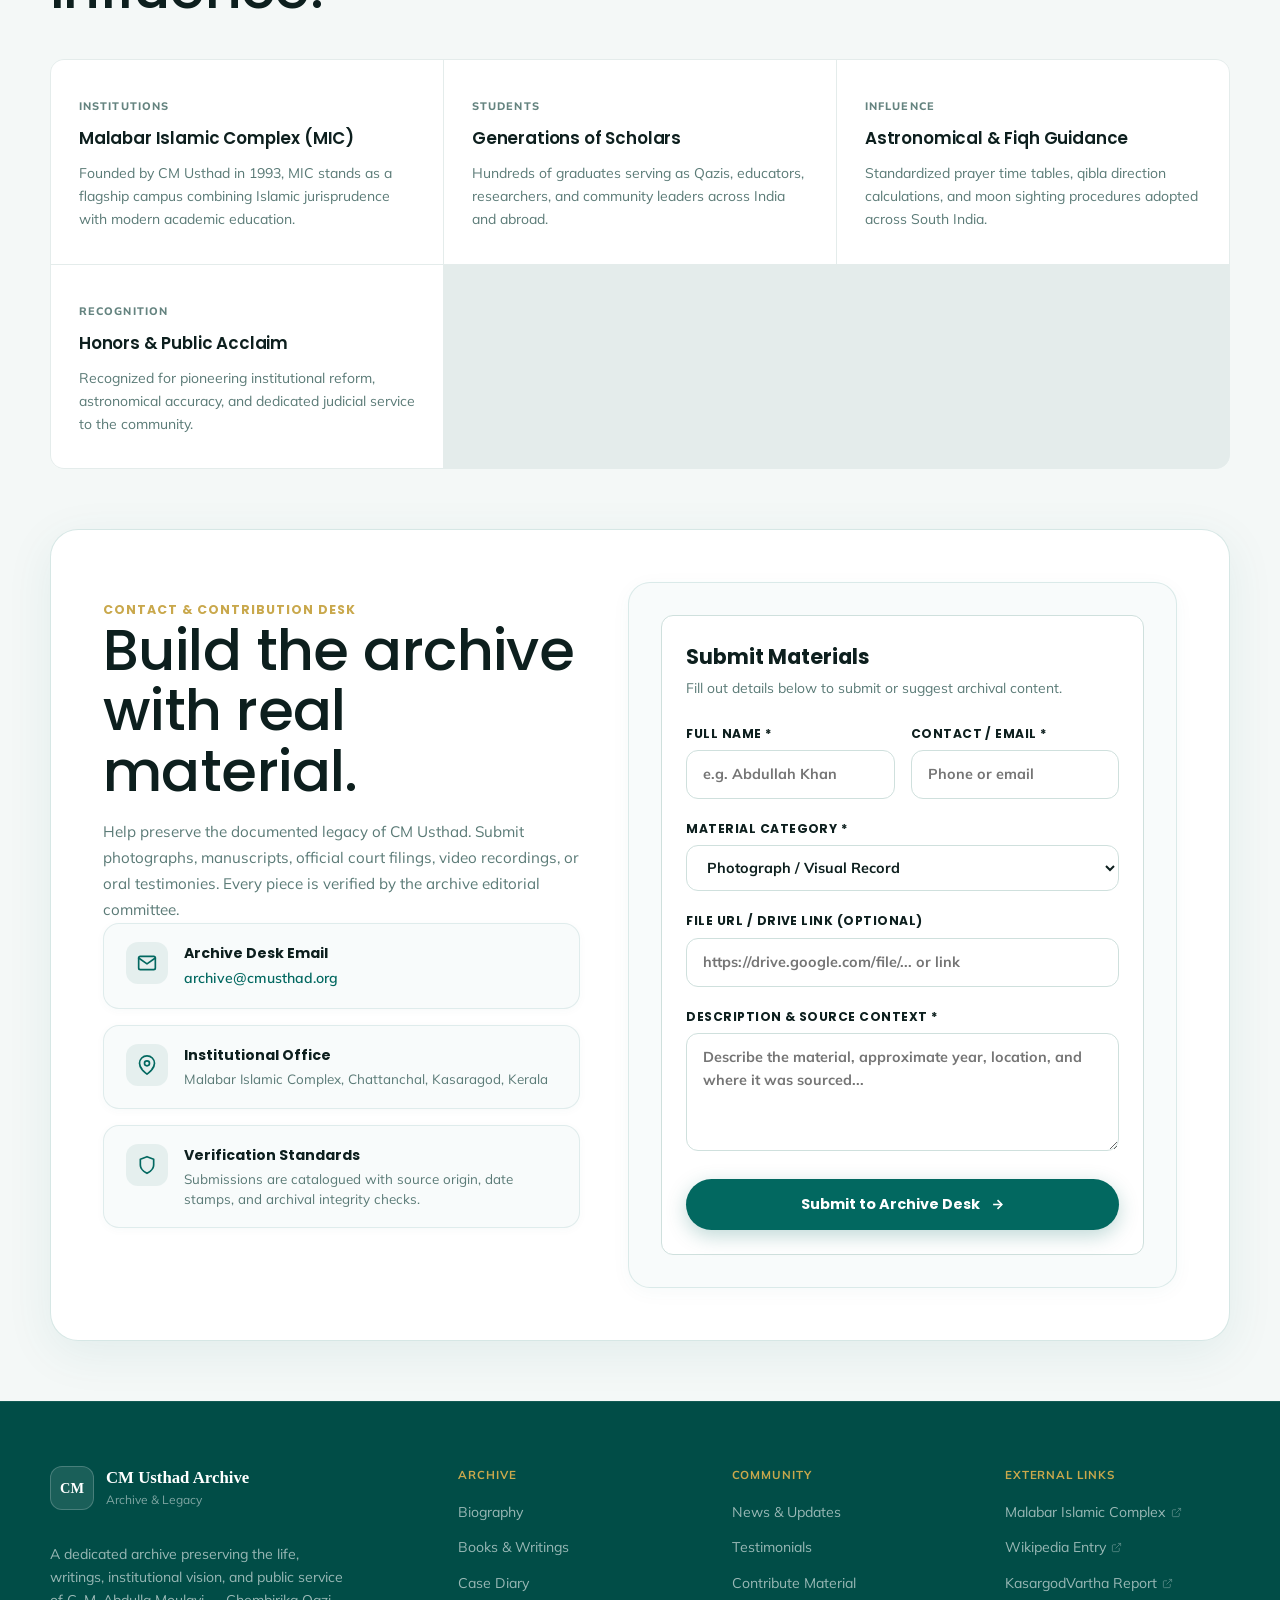
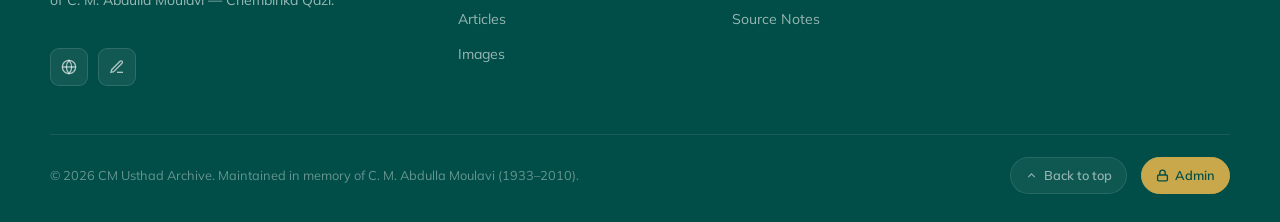
==== commit ca8851e9: "Update navbar layout: move Contact inside primary nav after News, move Wall to highlighted CTA actio" ====
--- a/index.html
+++ b/index.html
@@ -117,21 +117,6 @@
               </div>
             </div>
 
-            <!-- Wall -->
-            <div class="nav-dropdown">
-              <a href="wall.html" class="nav-dropdown-toggle nfi-nav-link">
-                Wall
-                <svg class="dropdown-arrow" width="10" height="6" viewBox="0 0 10 6" fill="none" stroke="currentColor" stroke-width="2"><path d="M1 1l4 4 4-4"/></svg>
-              </a>
-              <div class="nav-dropdown-menu">
-                <a href="wall.html#feed">Community Feed</a>
-                <a href="wall.html#photos">Photo Archive</a>
-                <a href="wall.html#documents">Document Hub</a>
-                <a href="wall.html#videos">Video Vault</a>
-                <a href="wall.html#official">Official Posts</a>
-              </div>
-            </div>
-
             <!-- 6. Gallery -->
             <div class="nav-dropdown">
               <a href="gallery.html" class="nav-dropdown-toggle nfi-nav-link">
@@ -157,18 +142,34 @@
               </div>
             </div>
 
+            <!-- 8. Contact -->
+            <div class="nav-dropdown">
+              <a href="contact.html" class="nav-dropdown-toggle nfi-nav-link">
+                Contact
+                <svg class="dropdown-arrow" width="10" height="6" viewBox="0 0 10 6" fill="none" stroke="currentColor" stroke-width="2"><path d="M1 1l4 4 4-4"/></svg>
+              </a>
+              <div class="nav-dropdown-menu">
+                <a href="contact.html#contact">Contact Info</a>
+                <a href="contact.html#contribute">Contributions</a>
+                <a href="contact.html#submission">Archive Submission</a>
+              </div>
+            </div>
+
           </nav>
 
-          <!-- Contact Action Button on Right -->
+          <!-- Wall Highlighted CTA Button on Right -->
           <div class="nav-dropdown">
-            <a href="contact.html" class="nfi-contact-btn">
-              Contact
-              <svg width="12" height="12" viewBox="0 0 24 24" fill="none" stroke="currentColor" stroke-width="2.5" stroke-linecap="round" stroke-linejoin="round"><path d="M22 16.92v3a2 2 0 0 1-2.18 2 19.79 19.79 0 0 1-8.63-3.07 19.5 19.5 0 0 1-6-6 19.79 19.79 0 0 1-3.07-8.67A2 2 0 0 1 4.11 2h3a2 2 0 0 1 2 1.72 12.84 12.84 0 0 0 .7 2.81 2 2 0 0 1-.45 2.11L8.09 9.91a16 16 0 0 0 6 6l1.27-1.27a2 2 0 0 1 2.11-.45 12.84 12.84 0 0 0 2.81.7A2 2 0 0 1 22 16.92z"/></svg>
+            <a href="wall.html" class="nfi-wall-btn">
+              Wall
+              <span class="wall-btn-badge">Live</span>
+              <svg width="12" height="12" viewBox="0 0 24 24" fill="none" stroke="currentColor" stroke-width="2.5" stroke-linecap="round" stroke-linejoin="round"><path d="M5 12h14M12 5l7 7-7 7"/></svg>
             </a>
             <div class="nav-dropdown-menu">
-              <a href="contact.html#contact">Contact Info</a>
-              <a href="contact.html#contribute">Contributions</a>
-              <a href="contact.html#submission">Archive Submission</a>
+              <a href="wall.html#feed">Community Feed</a>
+              <a href="wall.html#photos">Photo Archive</a>
+              <a href="wall.html#documents">Document Hub</a>
+              <a href="wall.html#videos">Video Vault</a>
+              <a href="wall.html#official">Official Posts</a>
             </div>
           </div>
         </header>
--- a/styles.css
+++ b/styles.css
@@ -300,6 +300,54 @@
   box-shadow: 0 6px 20px rgba(2,104,96,0.38);
 }
 
+/* ── Wall right CTA button (Highlighted) ── */
+.nfi-wall-btn {
+  display: inline-flex;
+  align-items: center;
+  gap: 8px;
+  padding: 9px 20px;
+  background: linear-gradient(135deg, #026860 0%, #0d2523 100%);
+  color: #ffffff;
+  border-radius: 999px;
+  font-size: 0.88rem;
+  font-weight: 700;
+  text-decoration: none;
+  flex-shrink: 0;
+  font-family: 'Poppins', sans-serif;
+  transition: all 220ms ease;
+  box-shadow: 0 4px 18px rgba(2, 104, 96, 0.35);
+  border: 1px solid rgba(192, 94, 32, 0.5);
+  cursor: pointer;
+}
+
+.nfi-wall-btn:hover {
+  background: linear-gradient(135deg, #c05e20 0%, #026860 100%);
+  color: #ffffff;
+  transform: translateY(-2px);
+  box-shadow: 0 8px 24px rgba(192, 94, 32, 0.45);
+  border-color: #d4af37;
+}
+
+.nfi-wall-btn.active {
+  background: linear-gradient(135deg, #c05e20 0%, #026860 100%);
+  border-color: #d4af37;
+  box-shadow: 0 6px 20px rgba(192, 94, 32, 0.5);
+}
+
+.wall-btn-badge {
+  display: inline-flex;
+  align-items: center;
+  background: #c05e20;
+  color: #ffffff;
+  font-size: 0.65rem;
+  font-weight: 800;
+  text-transform: uppercase;
+  letter-spacing: 0.06em;
+  padding: 1px 6px;
+  border-radius: 999px;
+  box-shadow: 0 0 8px rgba(192, 94, 32, 0.6);
+}
+
 /* ── Hero section ── */
 .nfi-hero {
   position: relative;
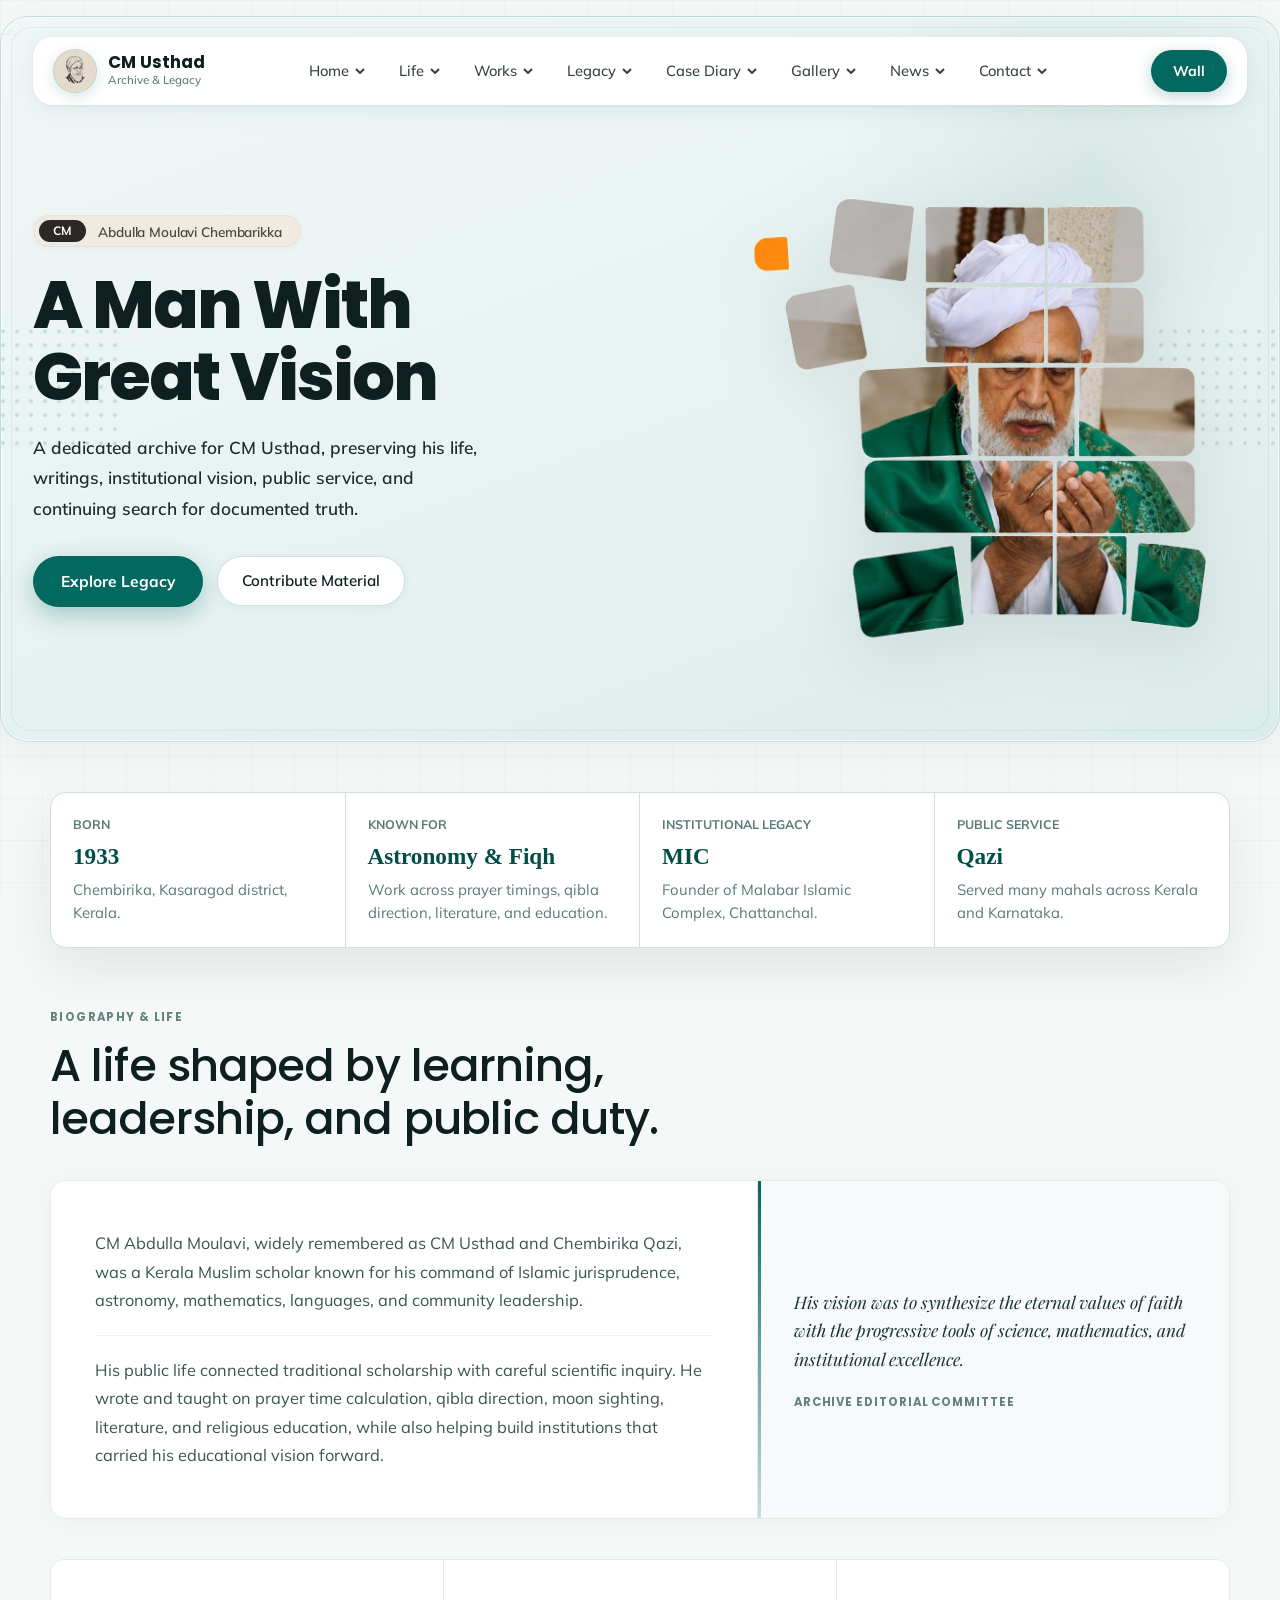
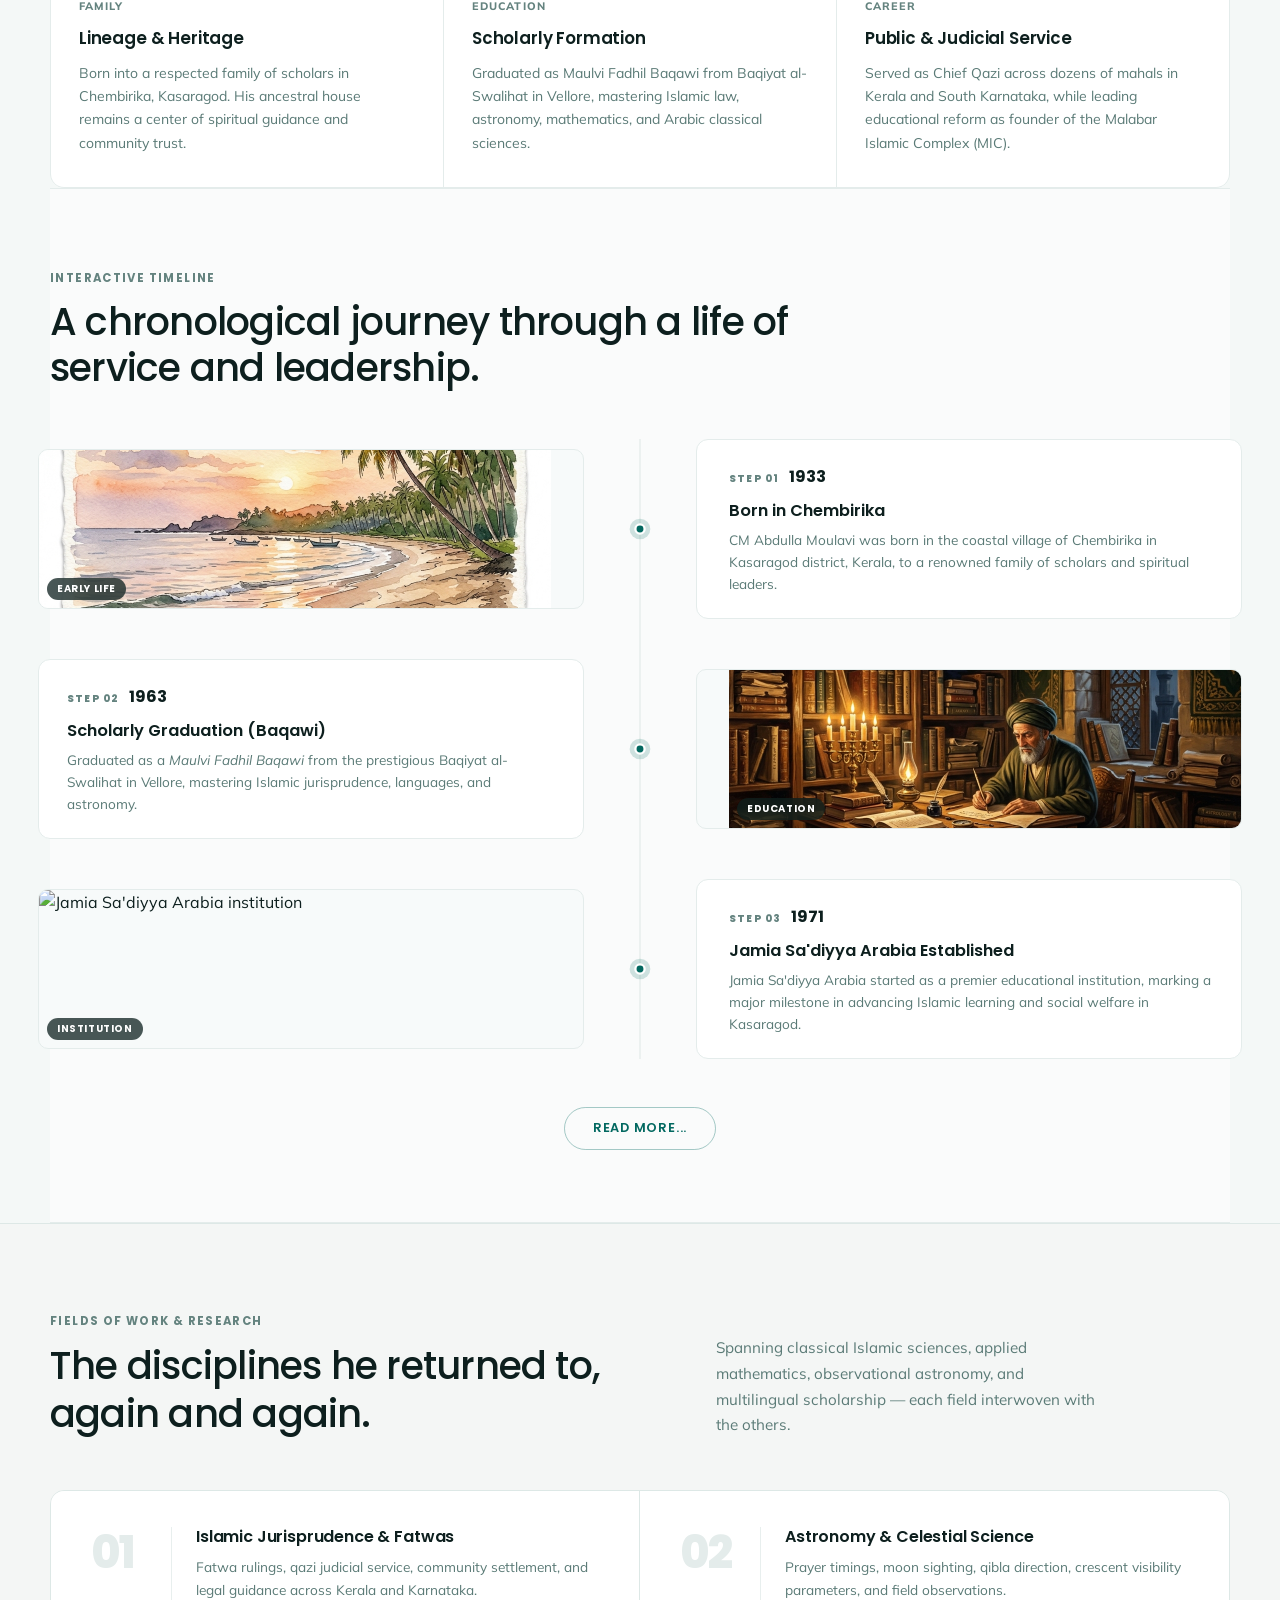
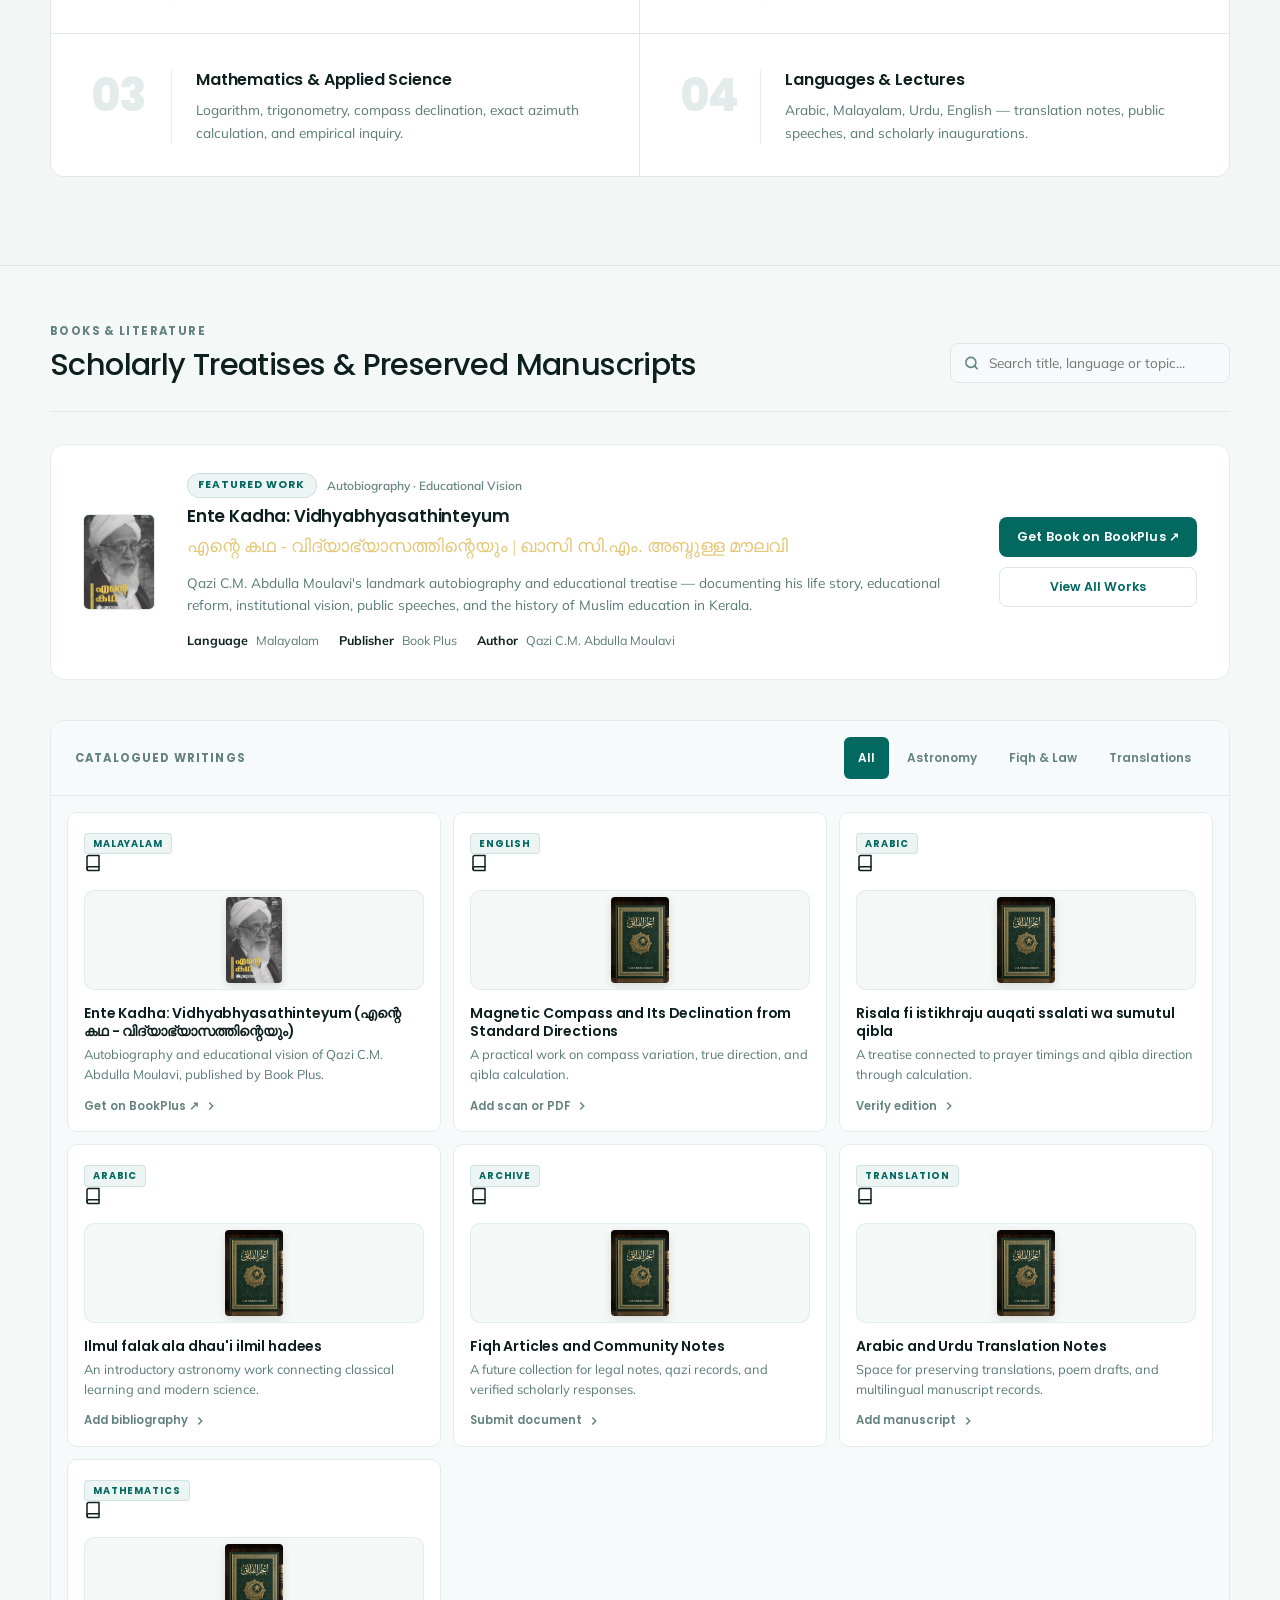
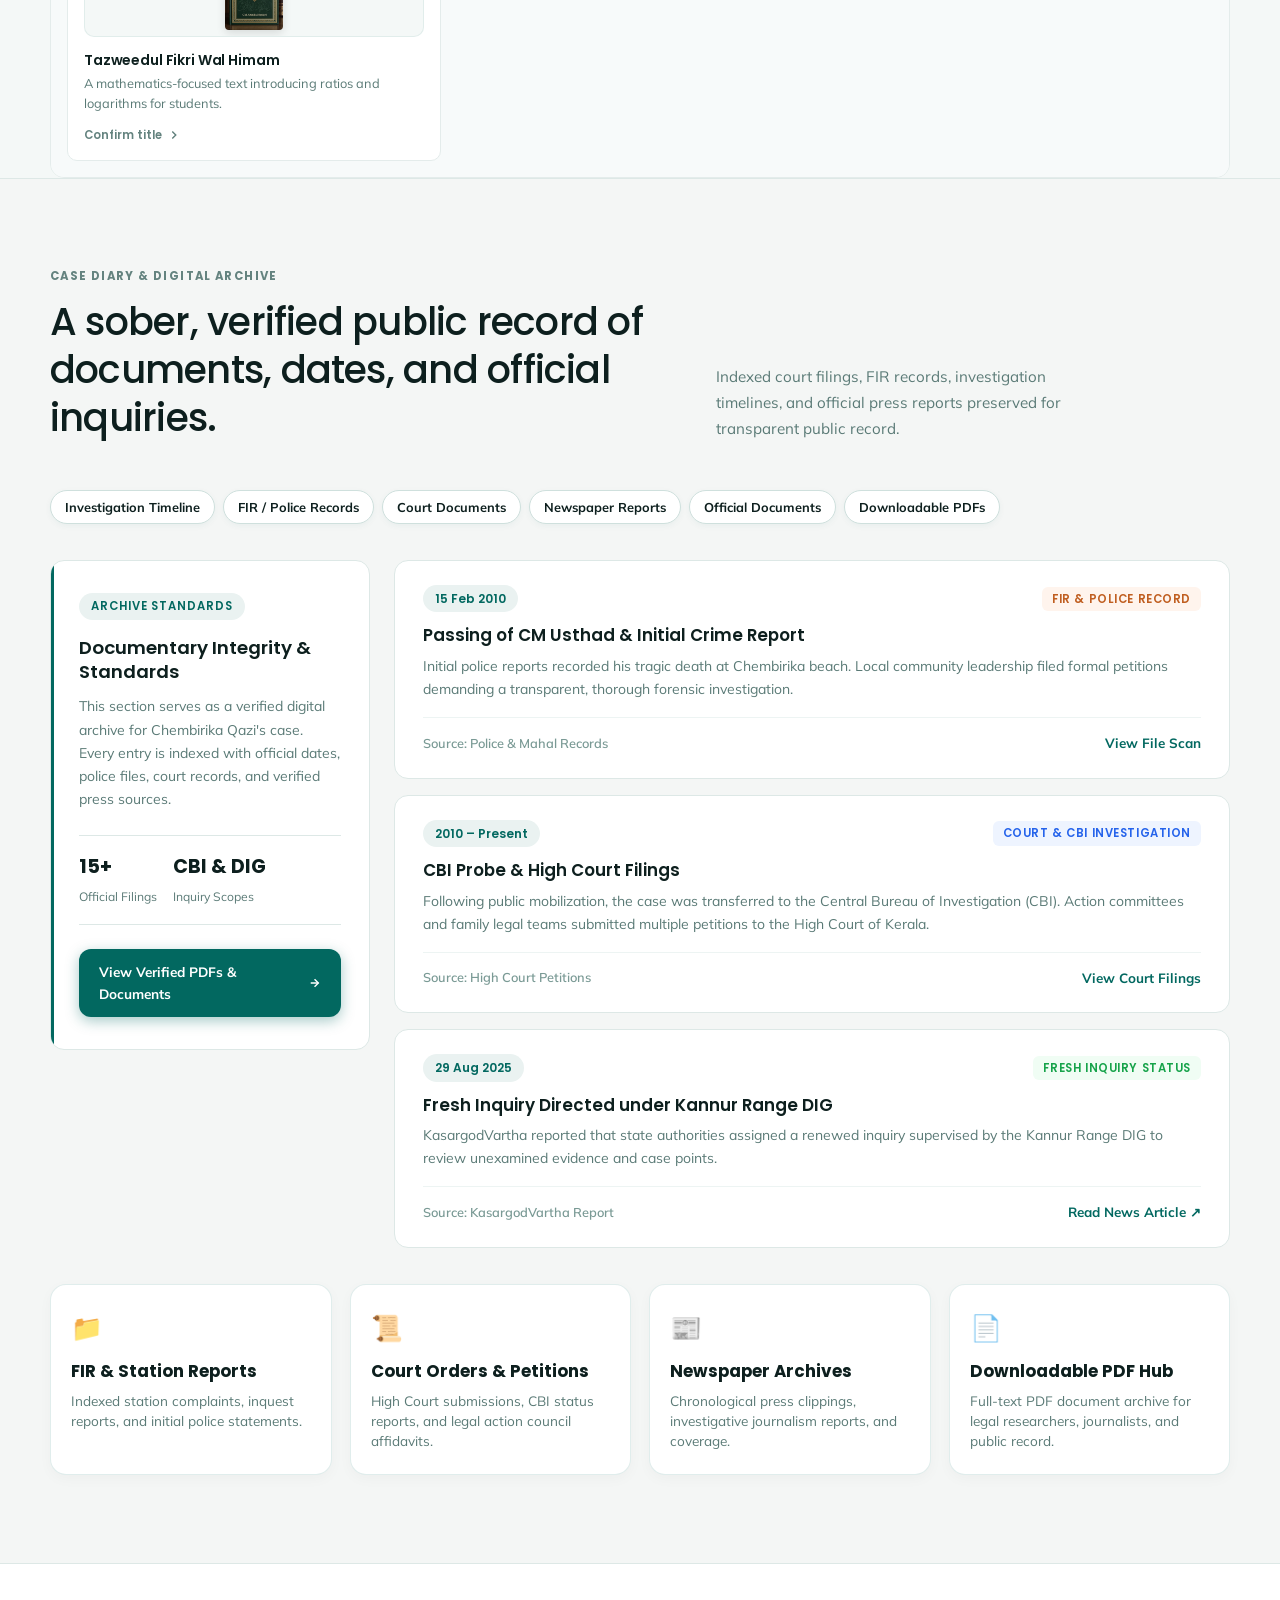
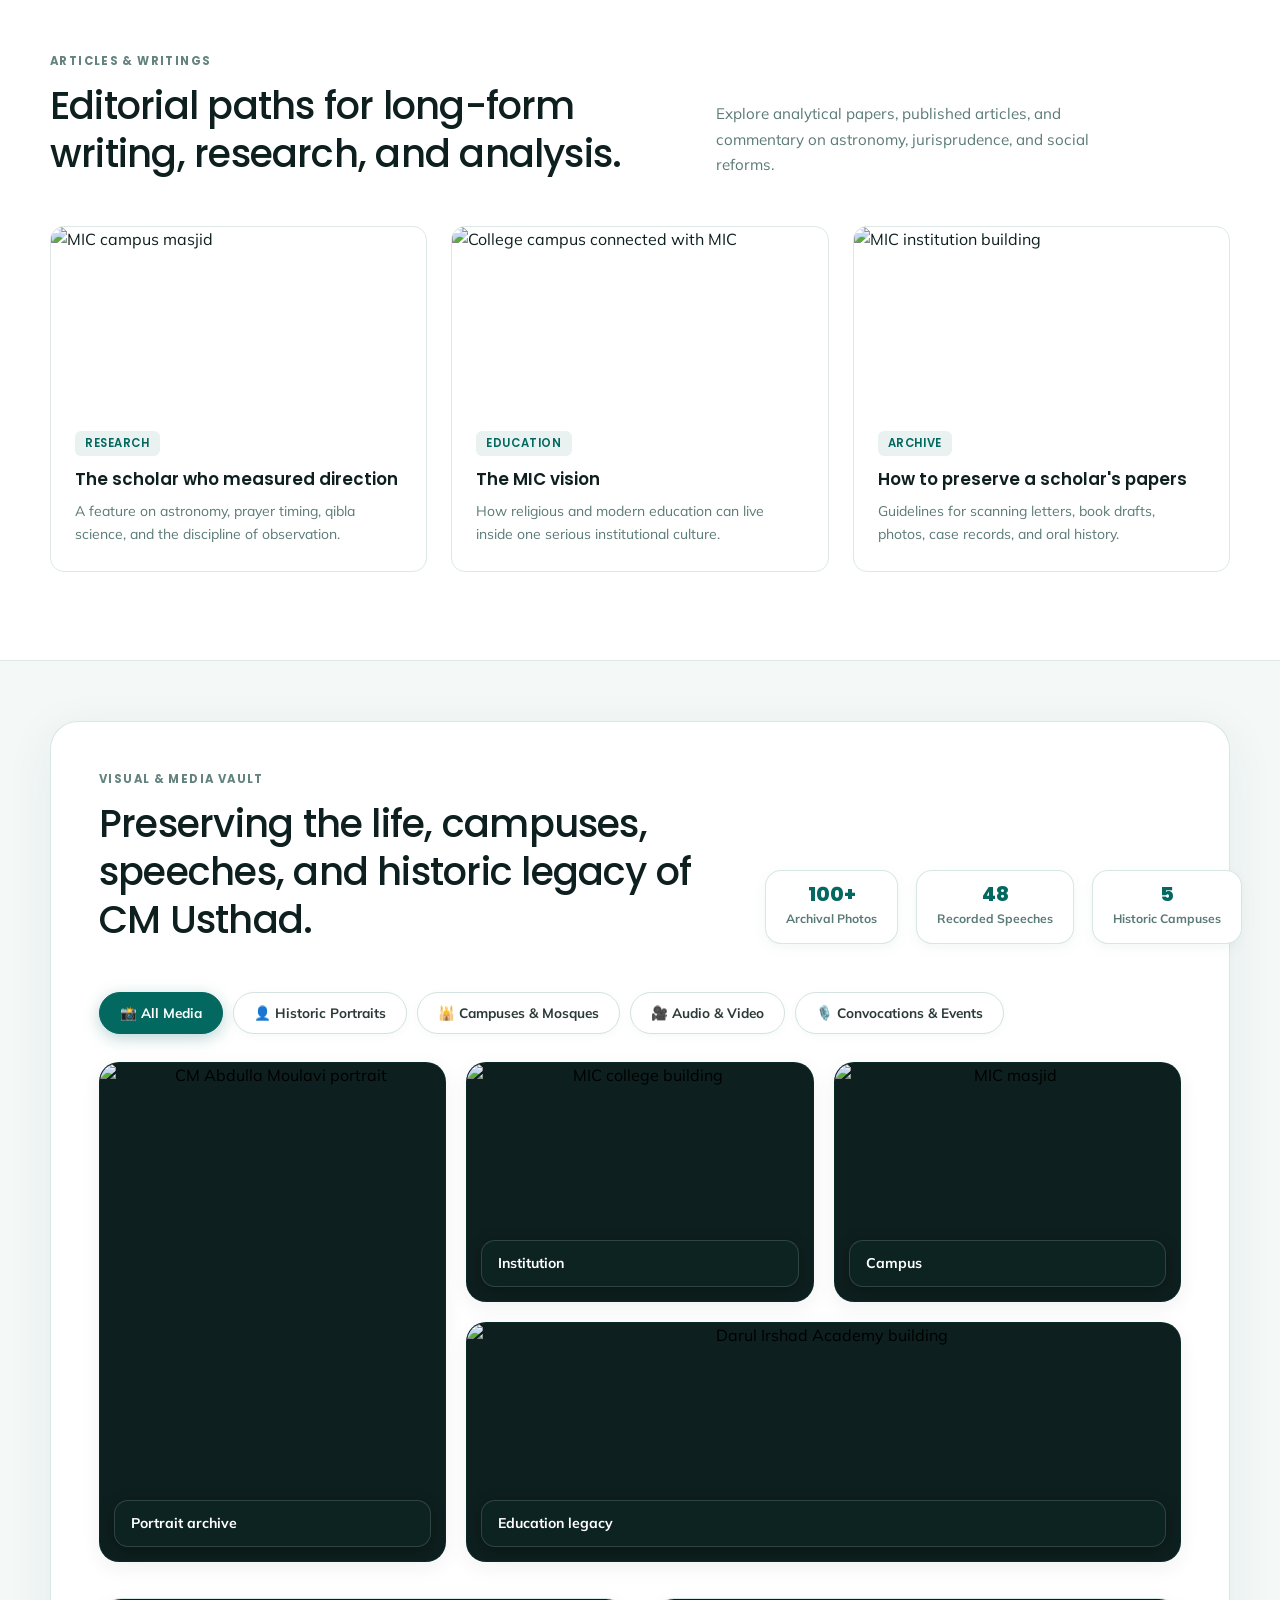
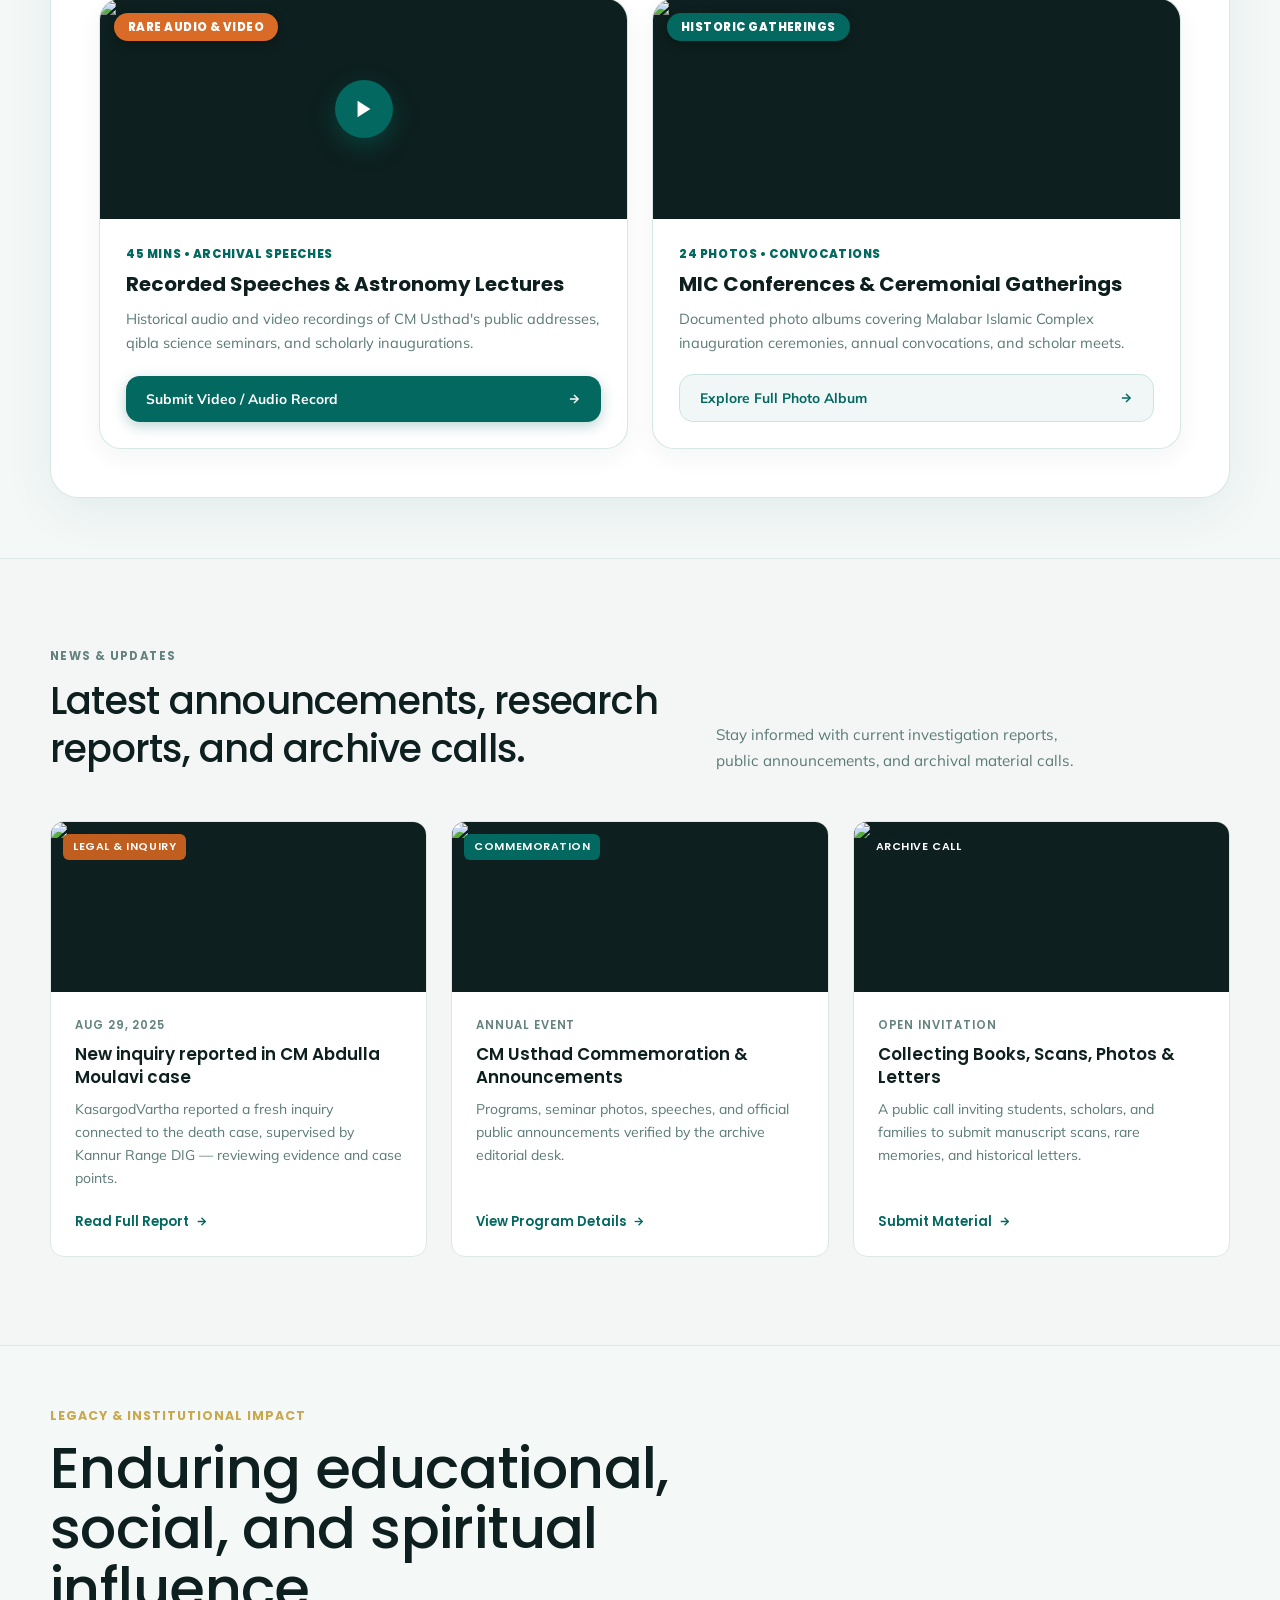
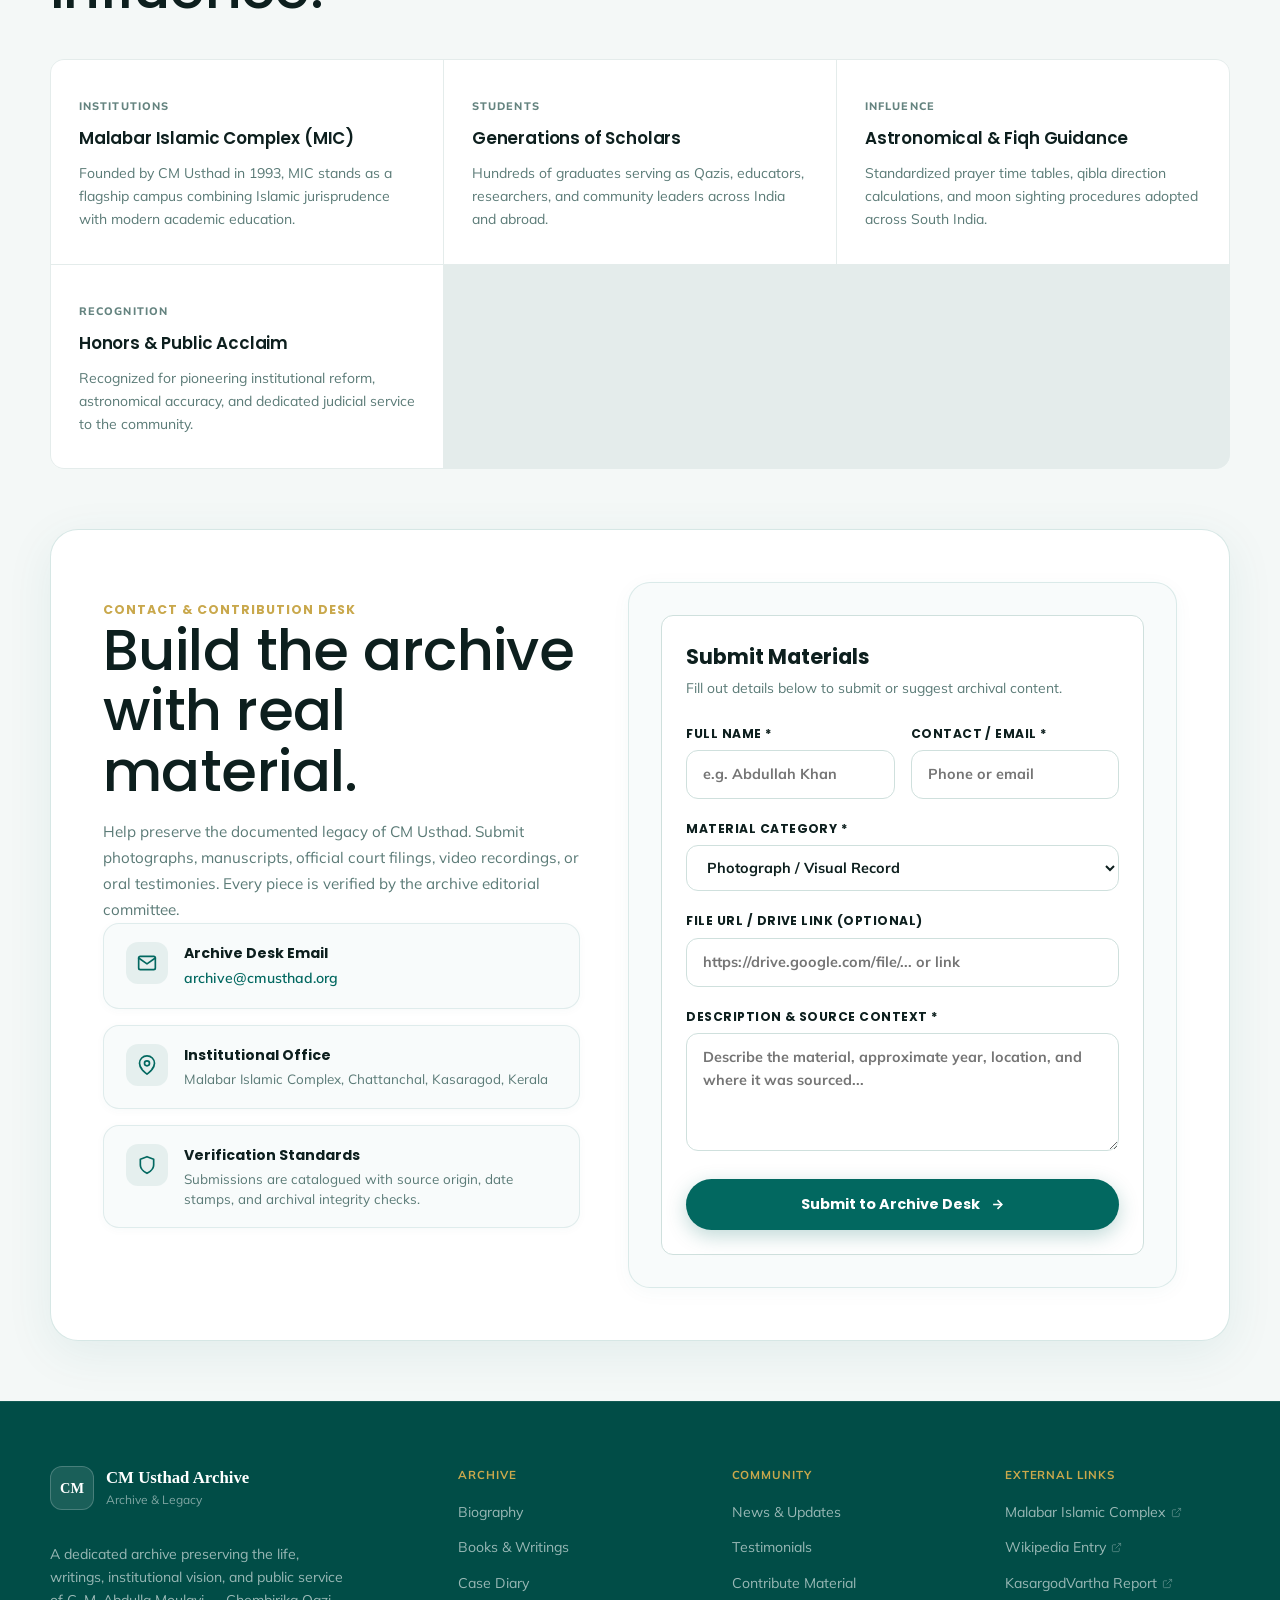
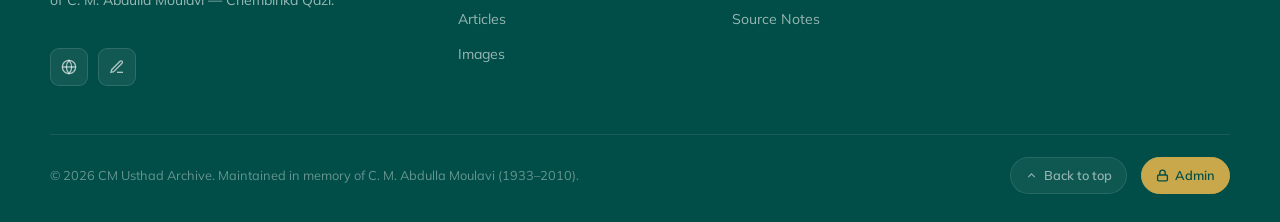
==== commit 44cf035a: "Simplify right-side Wall button: use original Contact button styling (#026860), remove LIVE badge, a" ====
--- a/index.html
+++ b/index.html
@@ -157,21 +157,8 @@
 
           </nav>
 
-          <!-- Wall Highlighted CTA Button on Right -->
-          <div class="nav-dropdown">
-            <a href="wall.html" class="nfi-wall-btn">
-              Wall
-              <span class="wall-btn-badge">Live</span>
-              <svg width="12" height="12" viewBox="0 0 24 24" fill="none" stroke="currentColor" stroke-width="2.5" stroke-linecap="round" stroke-linejoin="round"><path d="M5 12h14M12 5l7 7-7 7"/></svg>
-            </a>
-            <div class="nav-dropdown-menu">
-              <a href="wall.html#feed">Community Feed</a>
-              <a href="wall.html#photos">Photo Archive</a>
-              <a href="wall.html#documents">Document Hub</a>
-              <a href="wall.html#videos">Video Vault</a>
-              <a href="wall.html#official">Official Posts</a>
-            </div>
-          </div>
+          <!-- Wall Action Button on Right -->
+          <a href="wall.html" class="nfi-contact-btn">Wall</a>
         </header>
       </div>
 
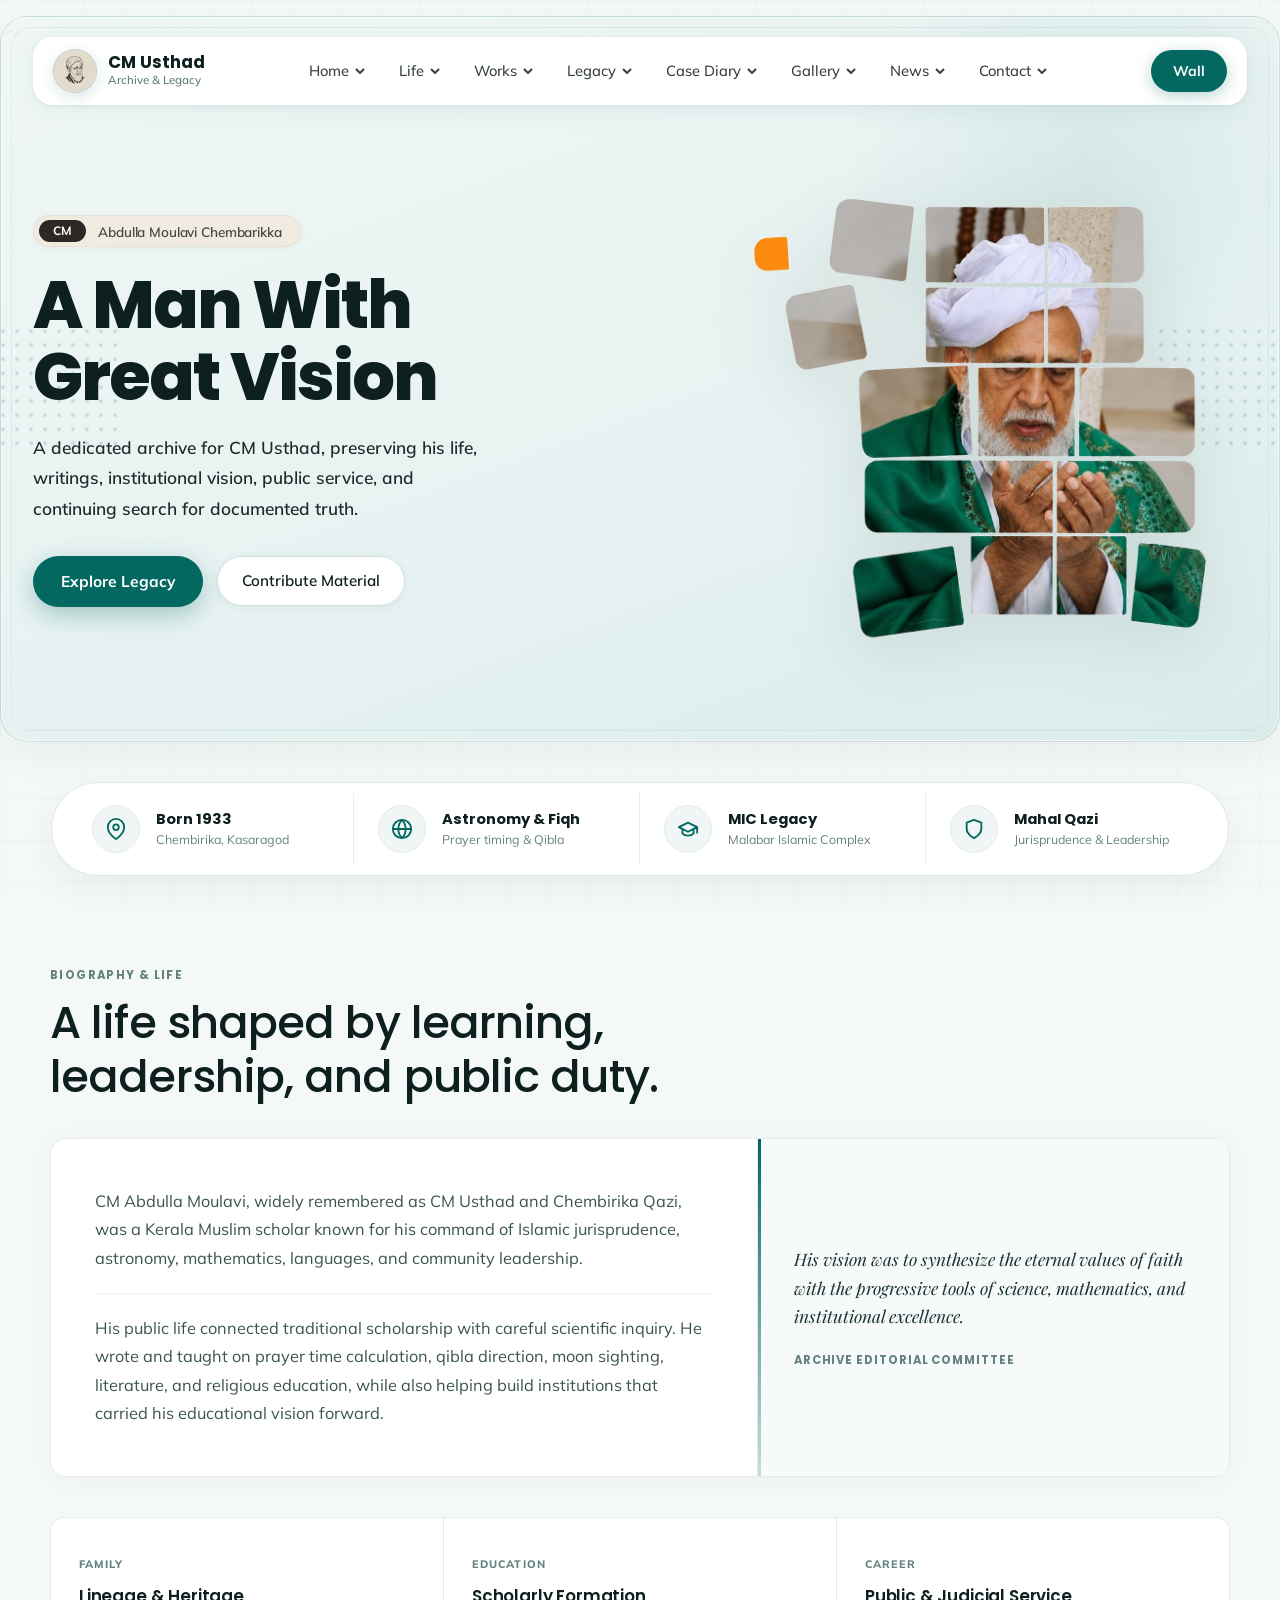
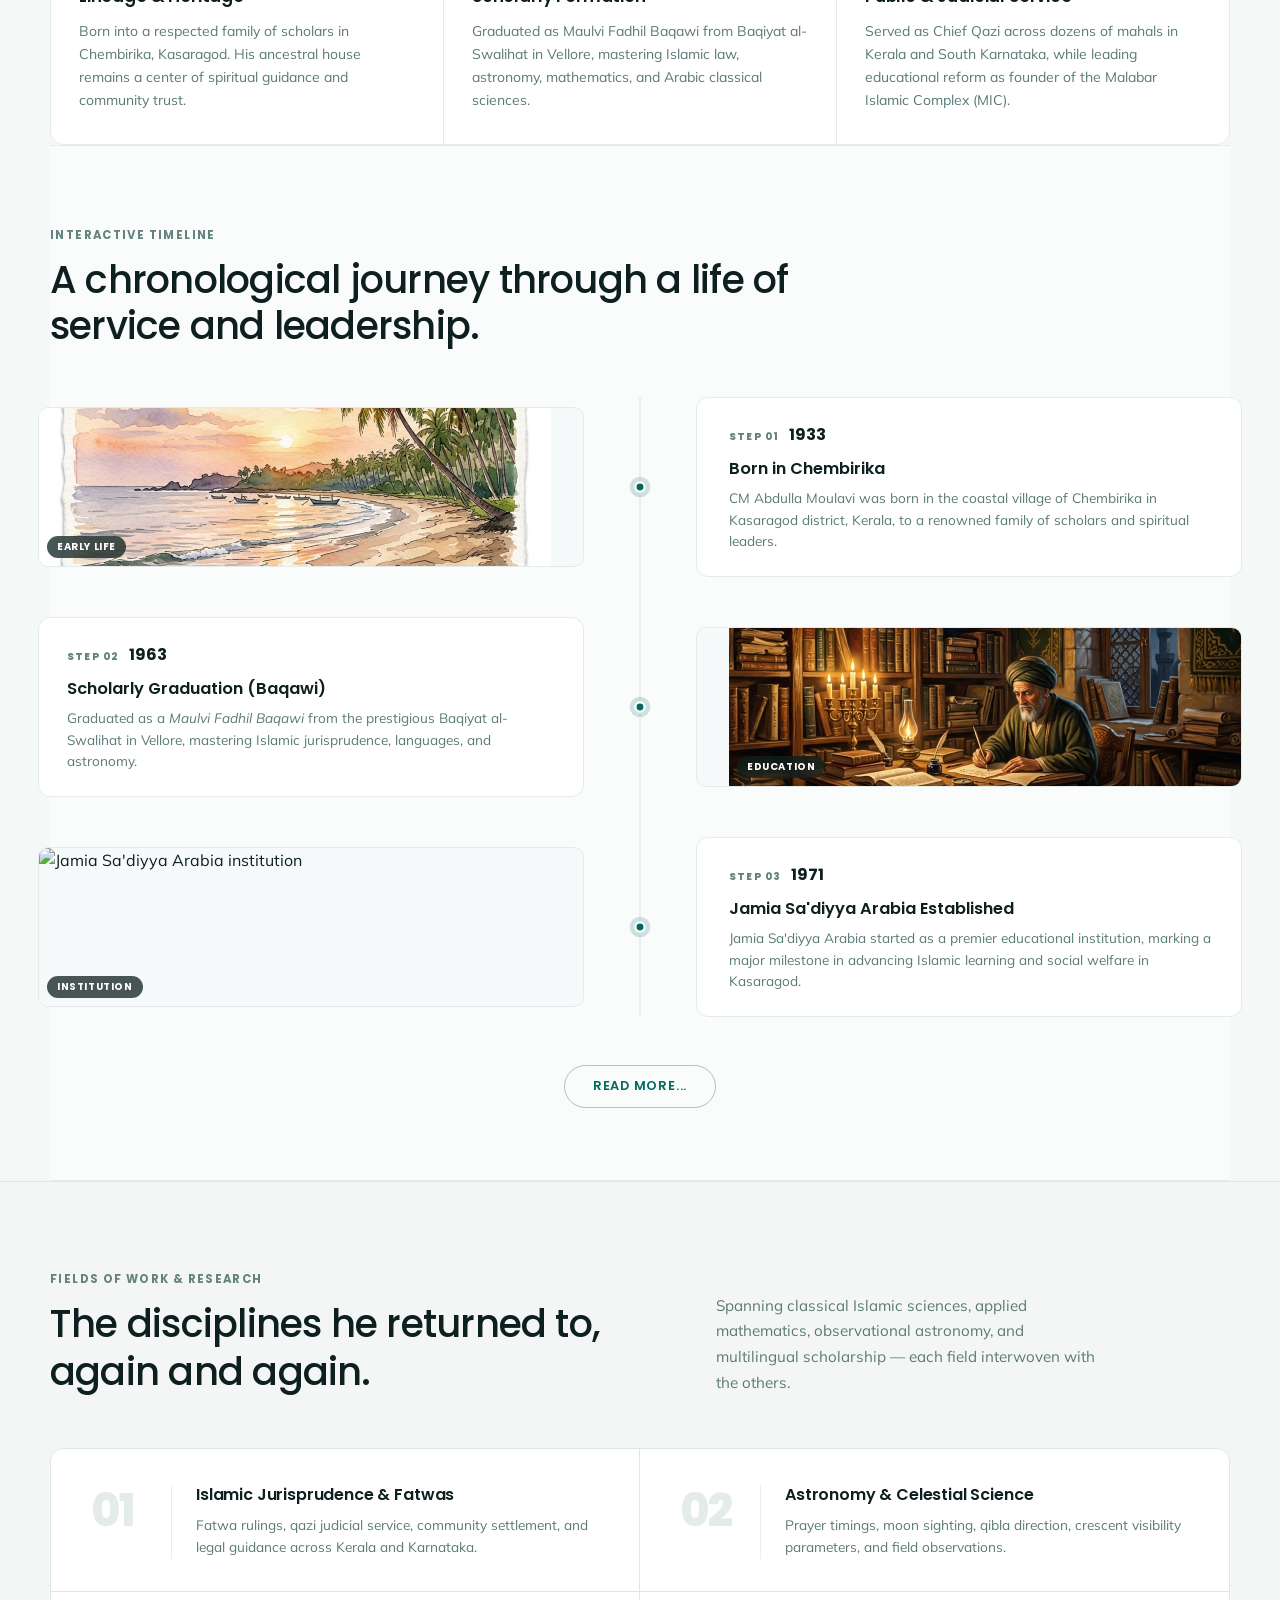
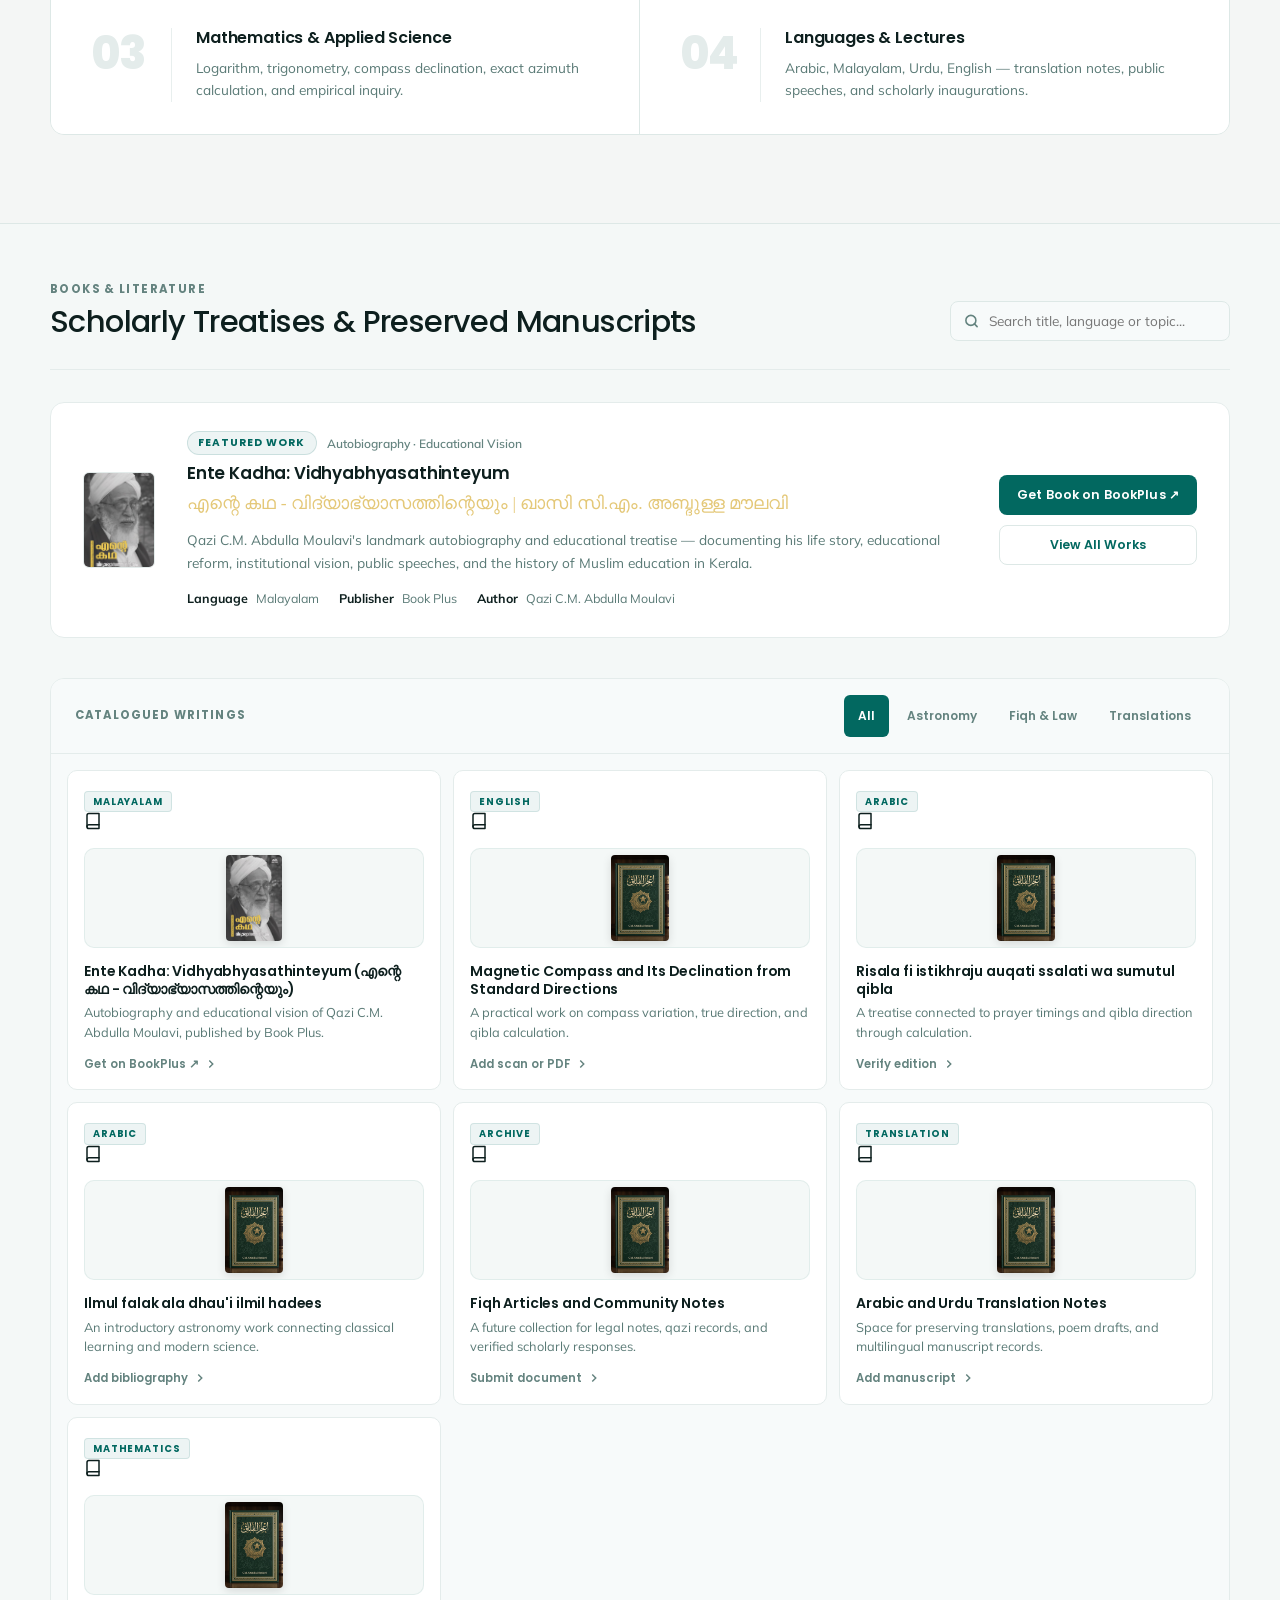
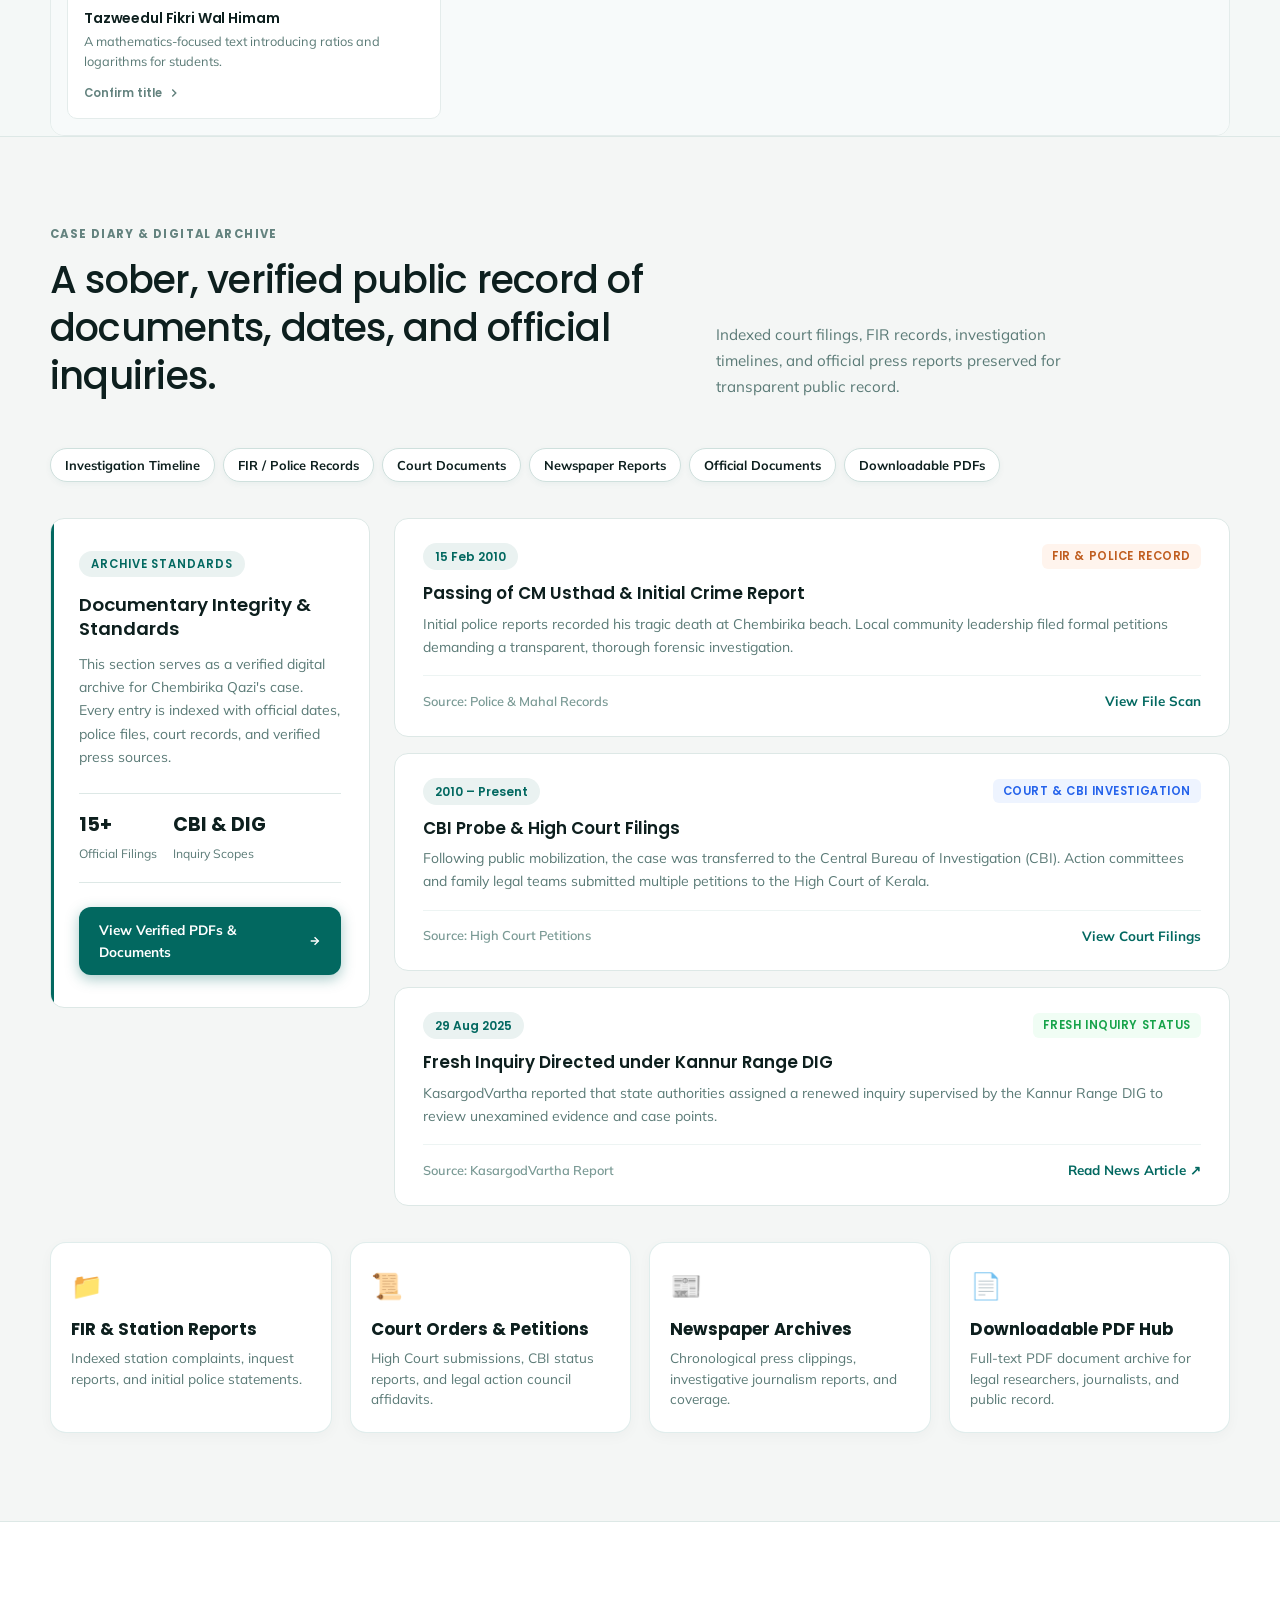
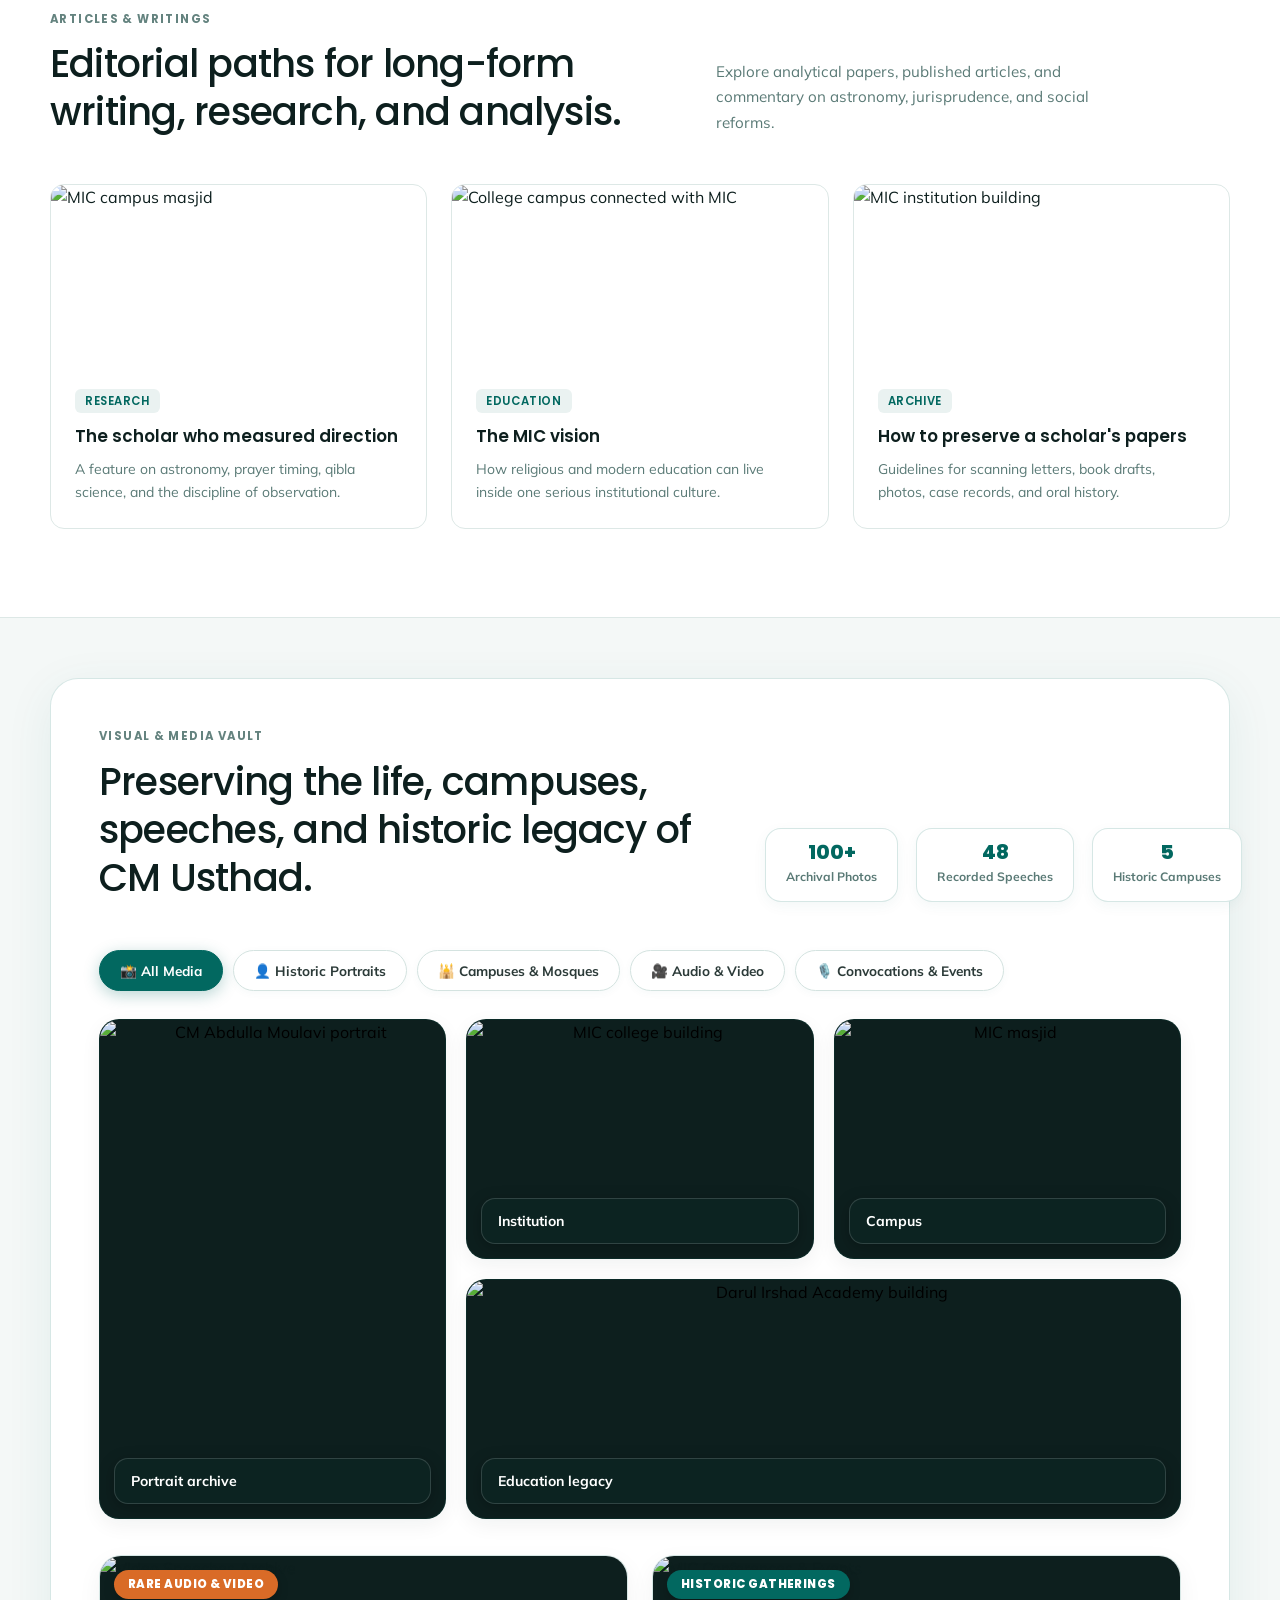
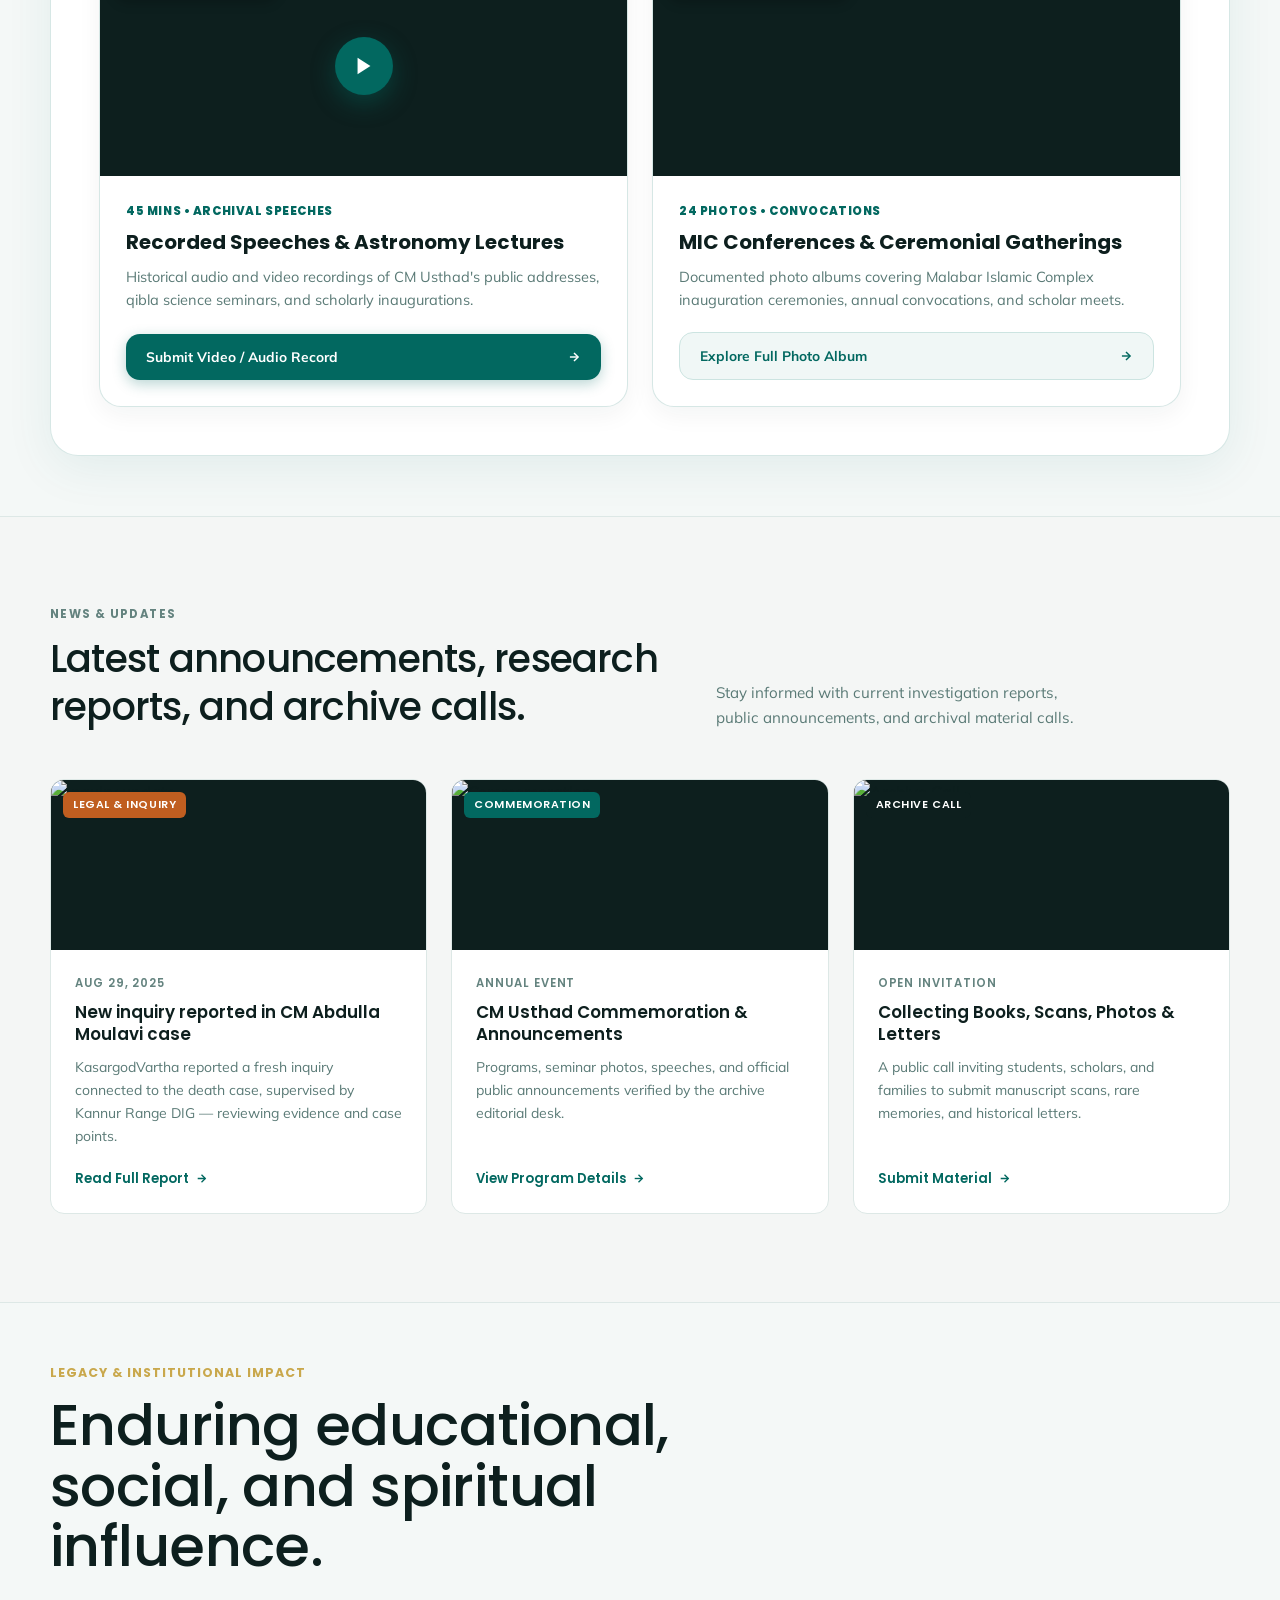
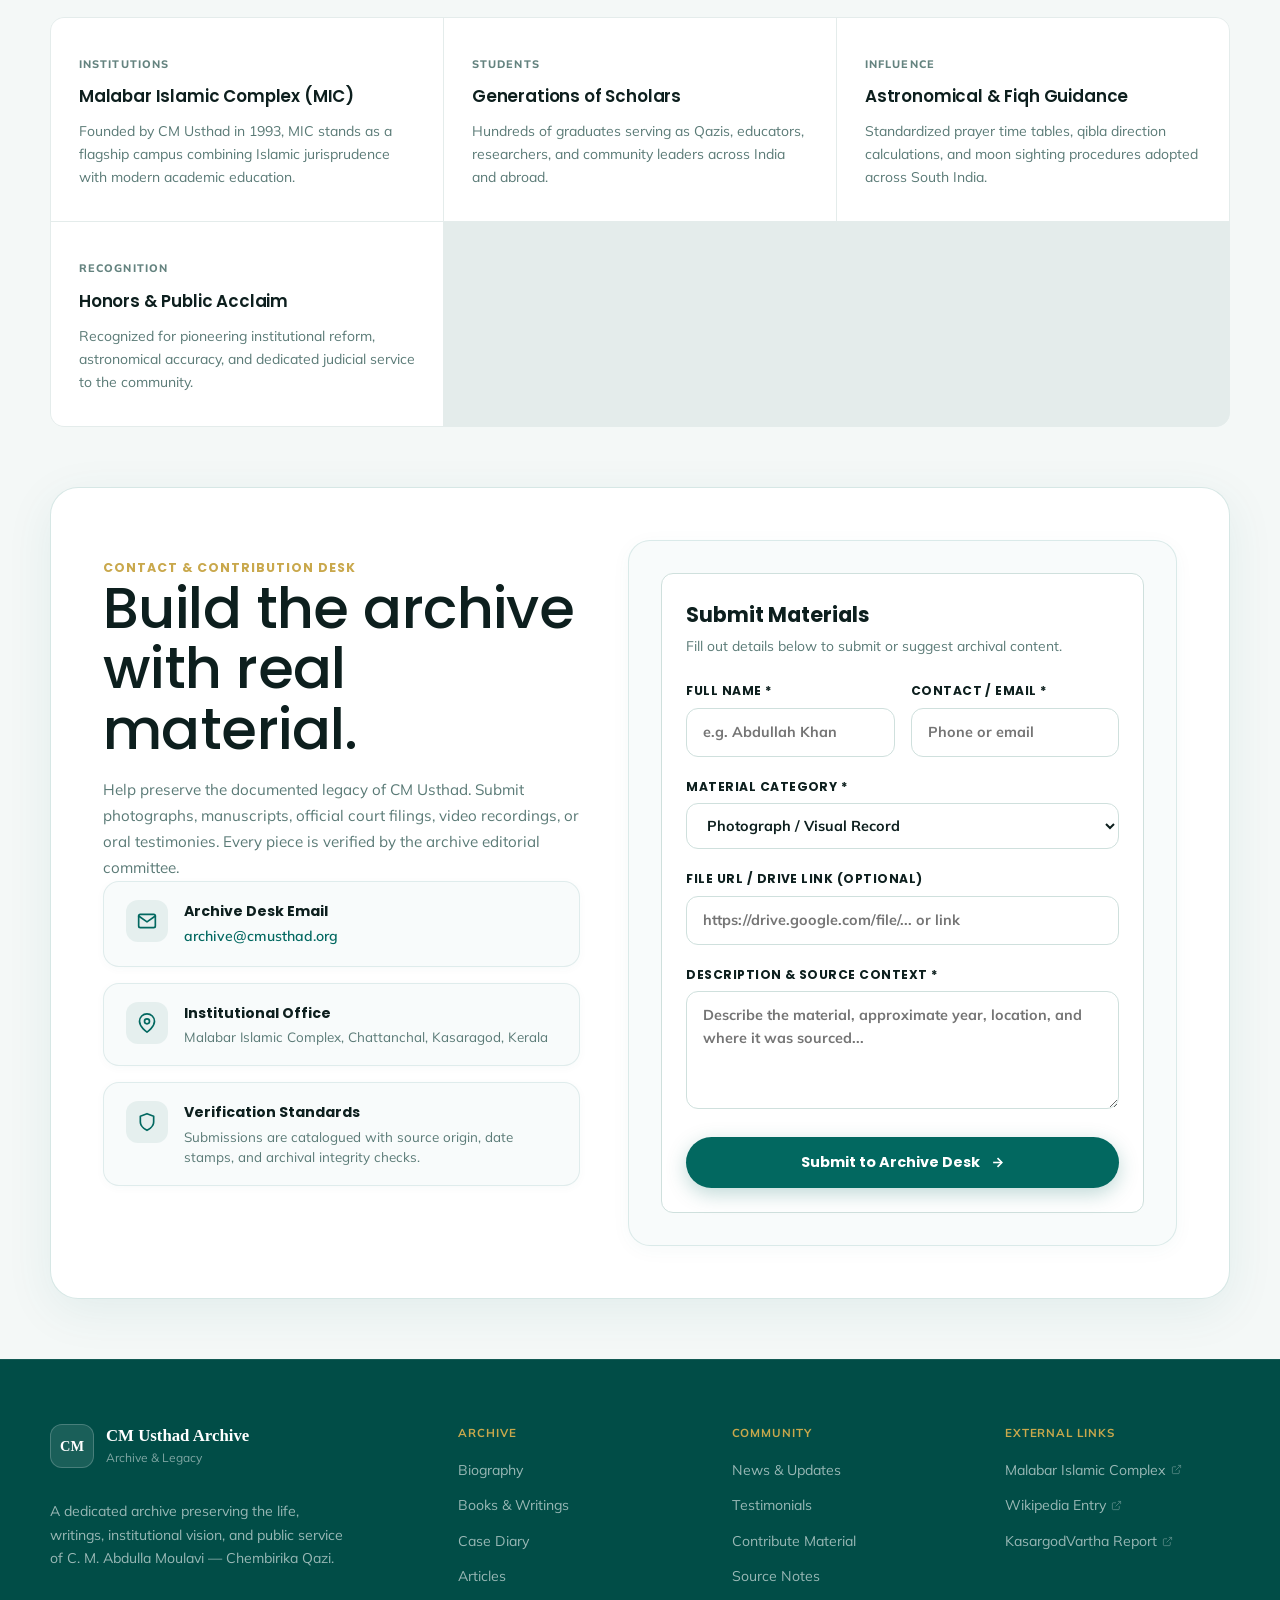
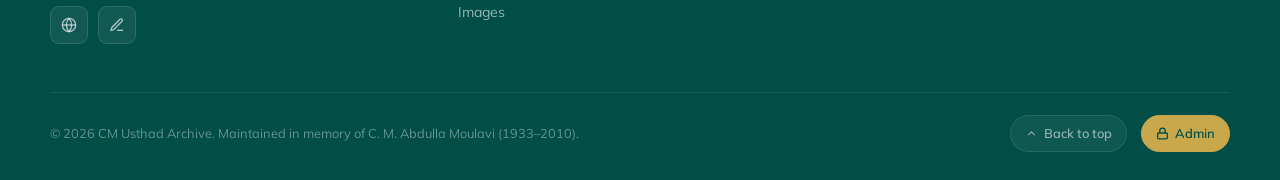
==== commit fd457e8c: "Redesign quick-facts section above Biography into a single rounded pill bar with circular icon badge" ====
--- a/index.html
+++ b/index.html
@@ -223,25 +223,44 @@
     <main>
 
       <section class="quick-facts" id="quick-facts" aria-label="Key facts">
-        <article>
-          <span>Born</span>
-          <strong>1933</strong>
-          <p>Chembirika, Kasaragod district, Kerala.</p>
+        <article class="qfact-item">
+          <div class="qfact-icon">
+            <svg width="22" height="22" viewBox="0 0 24 24" fill="none" stroke="currentColor" stroke-width="2" stroke-linecap="round" stroke-linejoin="round"><path d="M21 10c0 7-9 13-9 13s-9-6-9-13a9 9 0 0 1 18 0z"/><circle cx="12" cy="10" r="3"/></svg>
+          </div>
+          <div class="qfact-content">
+            <strong>Born 1933</strong>
+            <p>Chembirika, Kasaragod</p>
+          </div>
         </article>
-        <article>
-          <span>Known for</span>
-          <strong>Astronomy & Fiqh</strong>
-          <p>Work across prayer timings, qibla direction, literature, and education.</p>
+
+        <article class="qfact-item">
+          <div class="qfact-icon">
+            <svg width="22" height="22" viewBox="0 0 24 24" fill="none" stroke="currentColor" stroke-width="2" stroke-linecap="round" stroke-linejoin="round"><circle cx="12" cy="12" r="10"/><path d="M12 2a14.5 14.5 0 0 0 0 20 14.5 14.5 0 0 0 0-20"/><path d="M2 12h20"/></svg>
+          </div>
+          <div class="qfact-content">
+            <strong>Astronomy &amp; Fiqh</strong>
+            <p>Prayer timing &amp; Qibla</p>
+          </div>
         </article>
-        <article>
-          <span>Institutional legacy</span>
-          <strong>MIC</strong>
-          <p>Founder of Malabar Islamic Complex, Chattanchal.</p>
+
+        <article class="qfact-item">
+          <div class="qfact-icon">
+            <svg width="22" height="22" viewBox="0 0 24 24" fill="none" stroke="currentColor" stroke-width="2" stroke-linecap="round" stroke-linejoin="round"><path d="M22 10v6M2 10l10-5 10 5-10 5z"/><path d="M6 12v5c3 3 9 3 12 0v-5"/></svg>
+          </div>
+          <div class="qfact-content">
+            <strong>MIC Legacy</strong>
+            <p>Malabar Islamic Complex</p>
+          </div>
         </article>
-        <article>
-          <span>Public service</span>
-          <strong>Qazi</strong>
-          <p>Served many mahals across Kerala and Karnataka.</p>
+
+        <article class="qfact-item">
+          <div class="qfact-icon">
+            <svg width="22" height="22" viewBox="0 0 24 24" fill="none" stroke="currentColor" stroke-width="2" stroke-linecap="round" stroke-linejoin="round"><path d="M12 22s8-4 8-10V5l-8-3-8 3v7c0 6 8 10 8 10z"/></svg>
+          </div>
+          <div class="qfact-content">
+            <strong>Mahal Qazi</strong>
+            <p>Jurisprudence &amp; Leadership</p>
+          </div>
         </article>
       </section>
 
--- a/styles.css
+++ b/styles.css
@@ -1046,50 +1046,66 @@
   z-index: 10;
   display: grid;
   grid-template-columns: repeat(4, 1fr);
-  width: var(--content);
-  margin: 50px auto 0; /* moved it down */
-  overflow: hidden;
-  background: var(--white);
-  border: 1px solid var(--line);
-  border-radius: var(--radius-lg);
-  box-shadow: 0 20px 50px rgba(10, 20, 16, 0.08);
-}
-
-.quick-facts article {
-  min-height: 148px;
-  padding: 22px;
-  border-right: 1px solid var(--line);
-}
-
-.quick-facts article:last-child {
+  width: min(1220px, 92%);
+  margin: 40px auto 30px;
+  background: #ffffff;
+  border: 1px solid #dde8e6;
+  border-radius: 999px;
+  box-shadow: 0 12px 36px rgba(13, 31, 30, 0.05);
+  padding: 10px 16px;
+  align-items: center;
+}
+
+.quick-facts article.qfact-item {
+  display: flex;
+  align-items: center;
+  gap: 16px;
+  padding: 12px 24px;
+  border-right: 1px solid #e6f0ee;
+  min-height: auto;
+}
+
+.quick-facts article.qfact-item:last-child {
   border-right: 0;
 }
 
-.quick-facts span,
-.book-label,
-.article-card span,
-.news-list time,
-.case-list time {
+.qfact-icon {
+  width: 48px;
+  height: 48px;
+  border-radius: 50%;
+  background: #f0f6f5;
+  color: #026860;
+  display: flex;
+  align-items: center;
+  justify-content: center;
+  flex-shrink: 0;
+  transition: all 0.25s ease;
+  border: 1px solid #e2ecea;
+}
+
+.quick-facts article.qfact-item:hover .qfact-icon {
+  background: #026860;
+  color: #ffffff;
+  border-color: #026860;
+  transform: scale(1.06);
+}
+
+.qfact-content strong {
   display: block;
-  color: var(--muted);
+  font-family: 'Poppins', sans-serif;
+  font-size: 0.92rem;
+  font-weight: 700;
+  color: #0d1f1e;
+  margin: 0;
+  line-height: 1.25;
+}
+
+.qfact-content p {
+  margin: 2px 0 0;
+  font-family: 'Mulish', sans-serif;
   font-size: 0.78rem;
-  font-weight: 700;
-  text-transform: uppercase;
-}
-
-.quick-facts strong {
-  display: block;
-  margin-top: 8px;
-  color: var(--blue-deep);
-  font-family: Georgia, "Times New Roman", serif;
-  font-size: 1.45rem;
-  line-height: 1.15;
-}
-
-.quick-facts p {
-  margin: 8px 0 0;
-  color: var(--muted);
-  font-size: 0.93rem;
+  color: #64837f;
+  line-height: 1.35;
 }
 
 .section {
@@ -2966,14 +2982,16 @@
 
   .quick-facts {
     margin-top: 30px;
-  }
-
-  .quick-facts article:nth-child(2) {
+    border-radius: 24px;
+    padding: 12px;
+  }
+
+  .quick-facts article.qfact-item:nth-child(2) {
     border-right: 0;
   }
 
-  .quick-facts article:nth-child(-n + 2) {
-    border-bottom: 1px solid var(--line);
+  .quick-facts article.qfact-item:nth-child(-n + 2) {
+    border-bottom: 1px solid #e6f0ee;
   }
 
   .bio-layout,
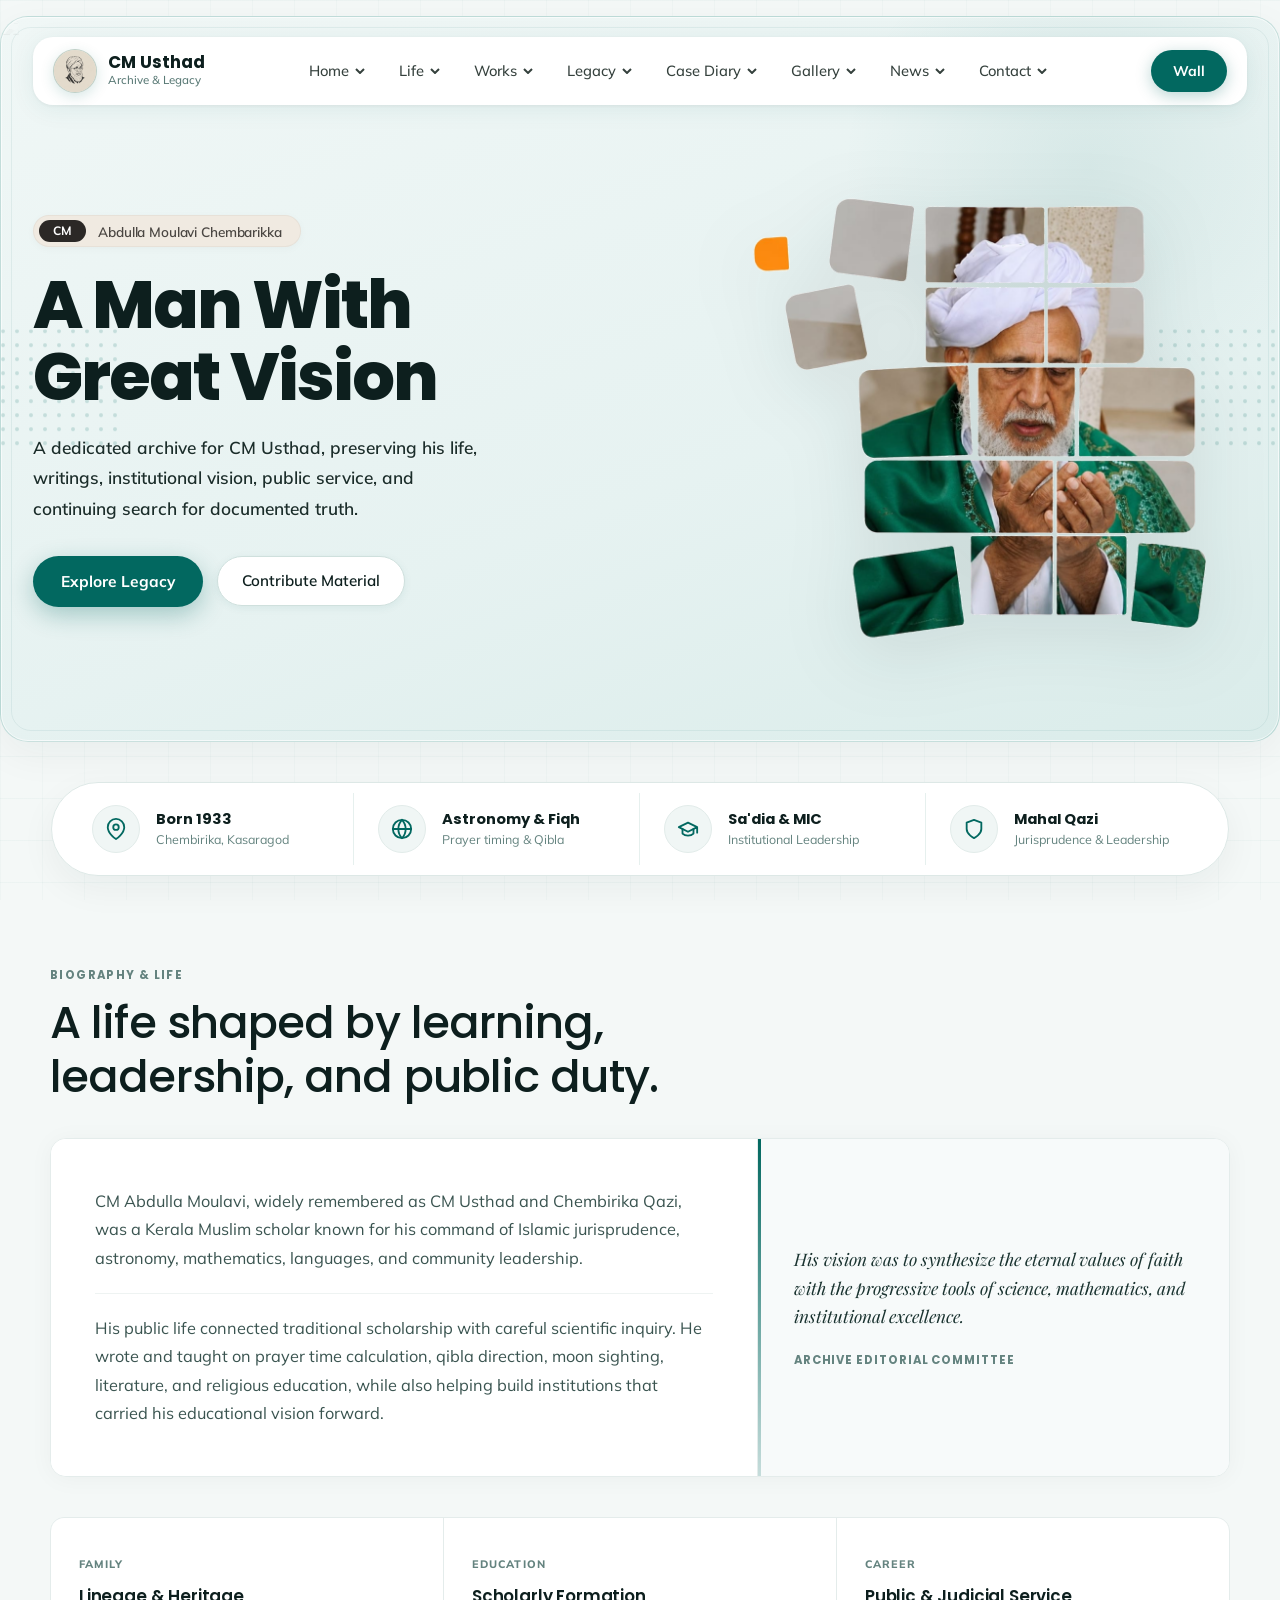
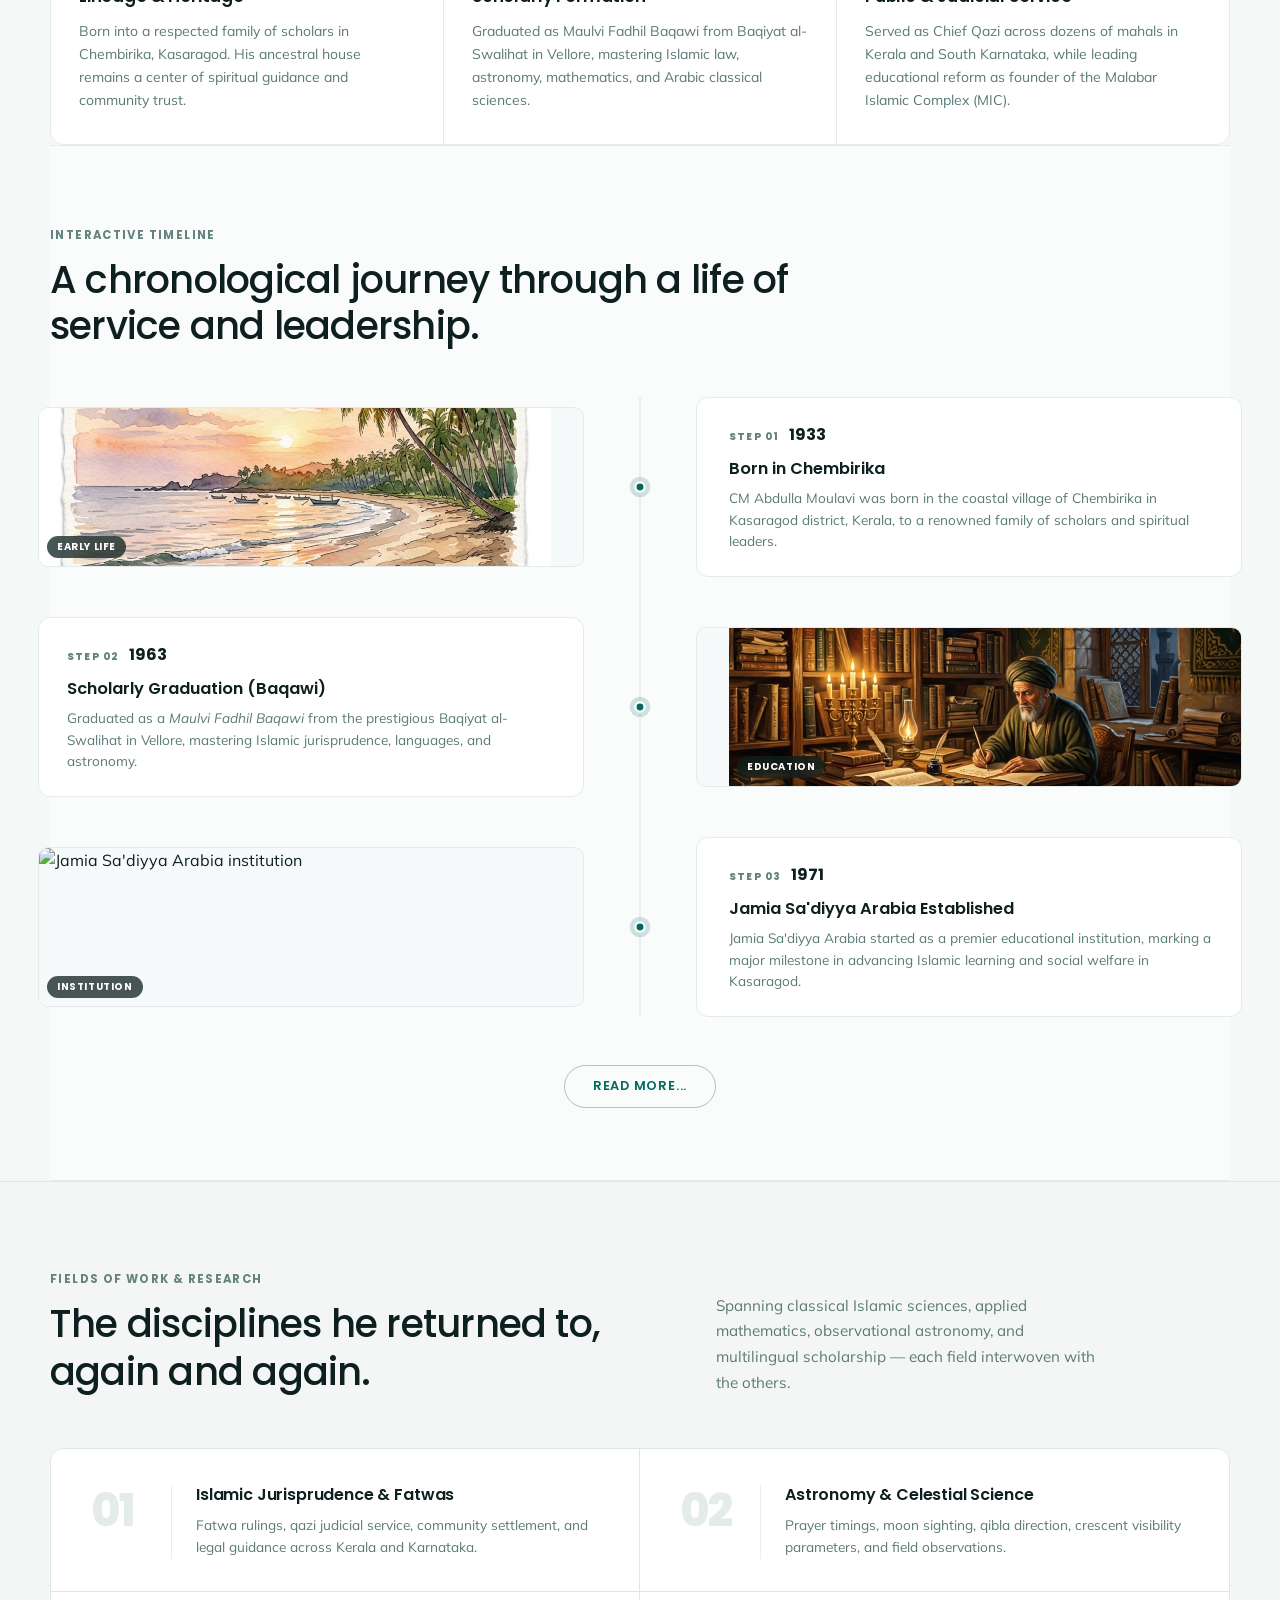
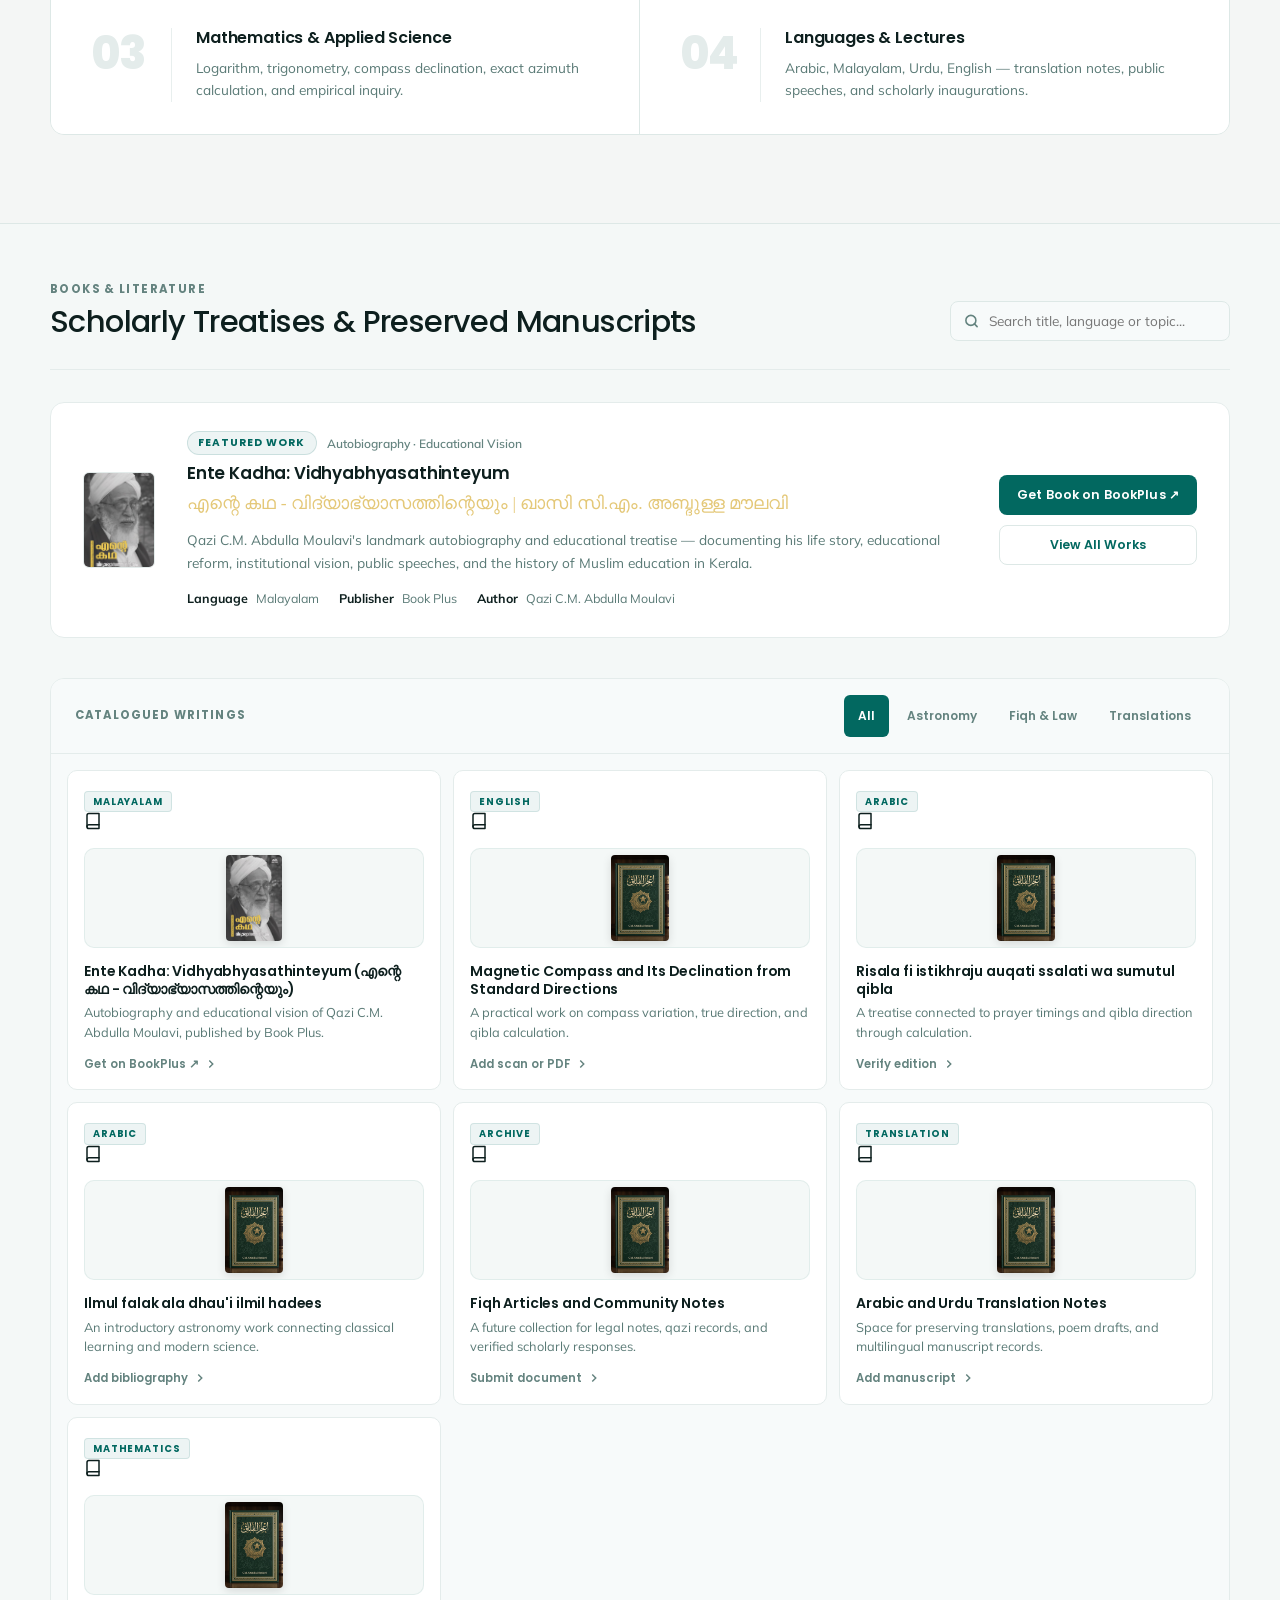
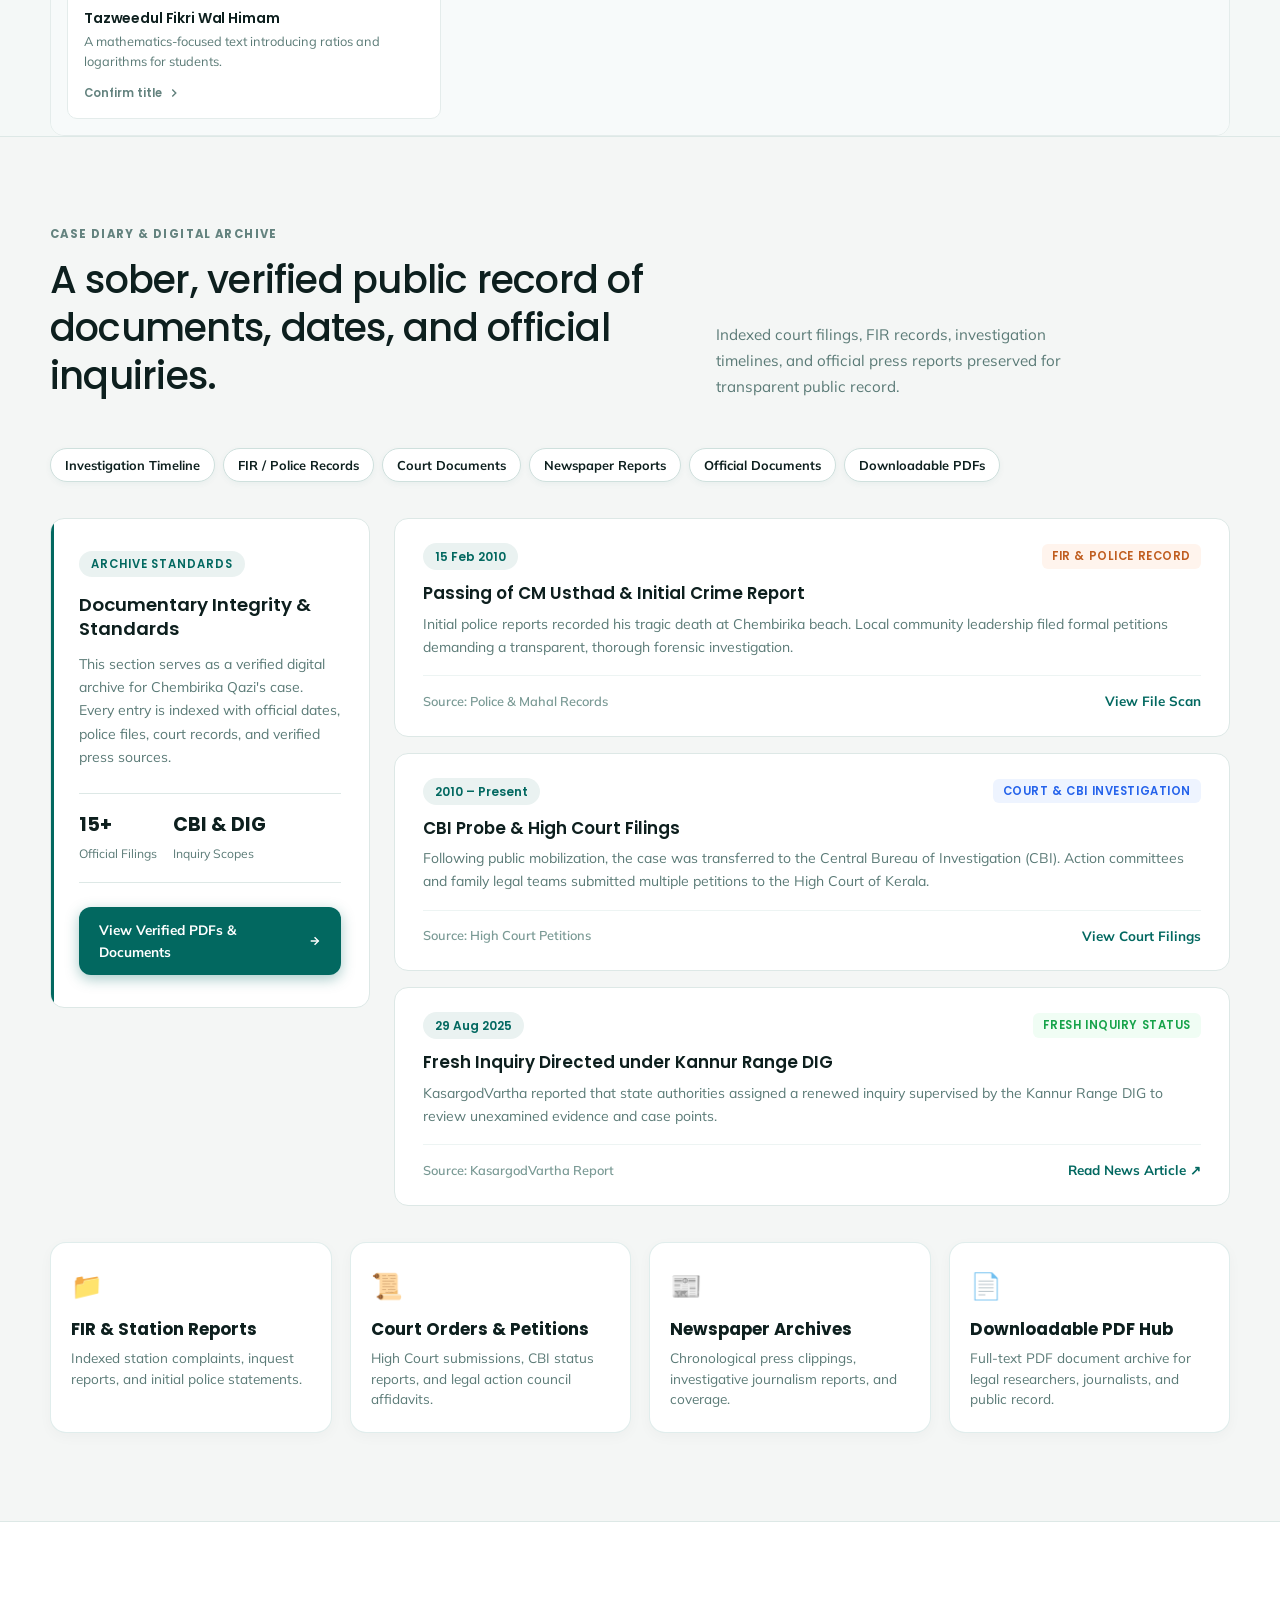
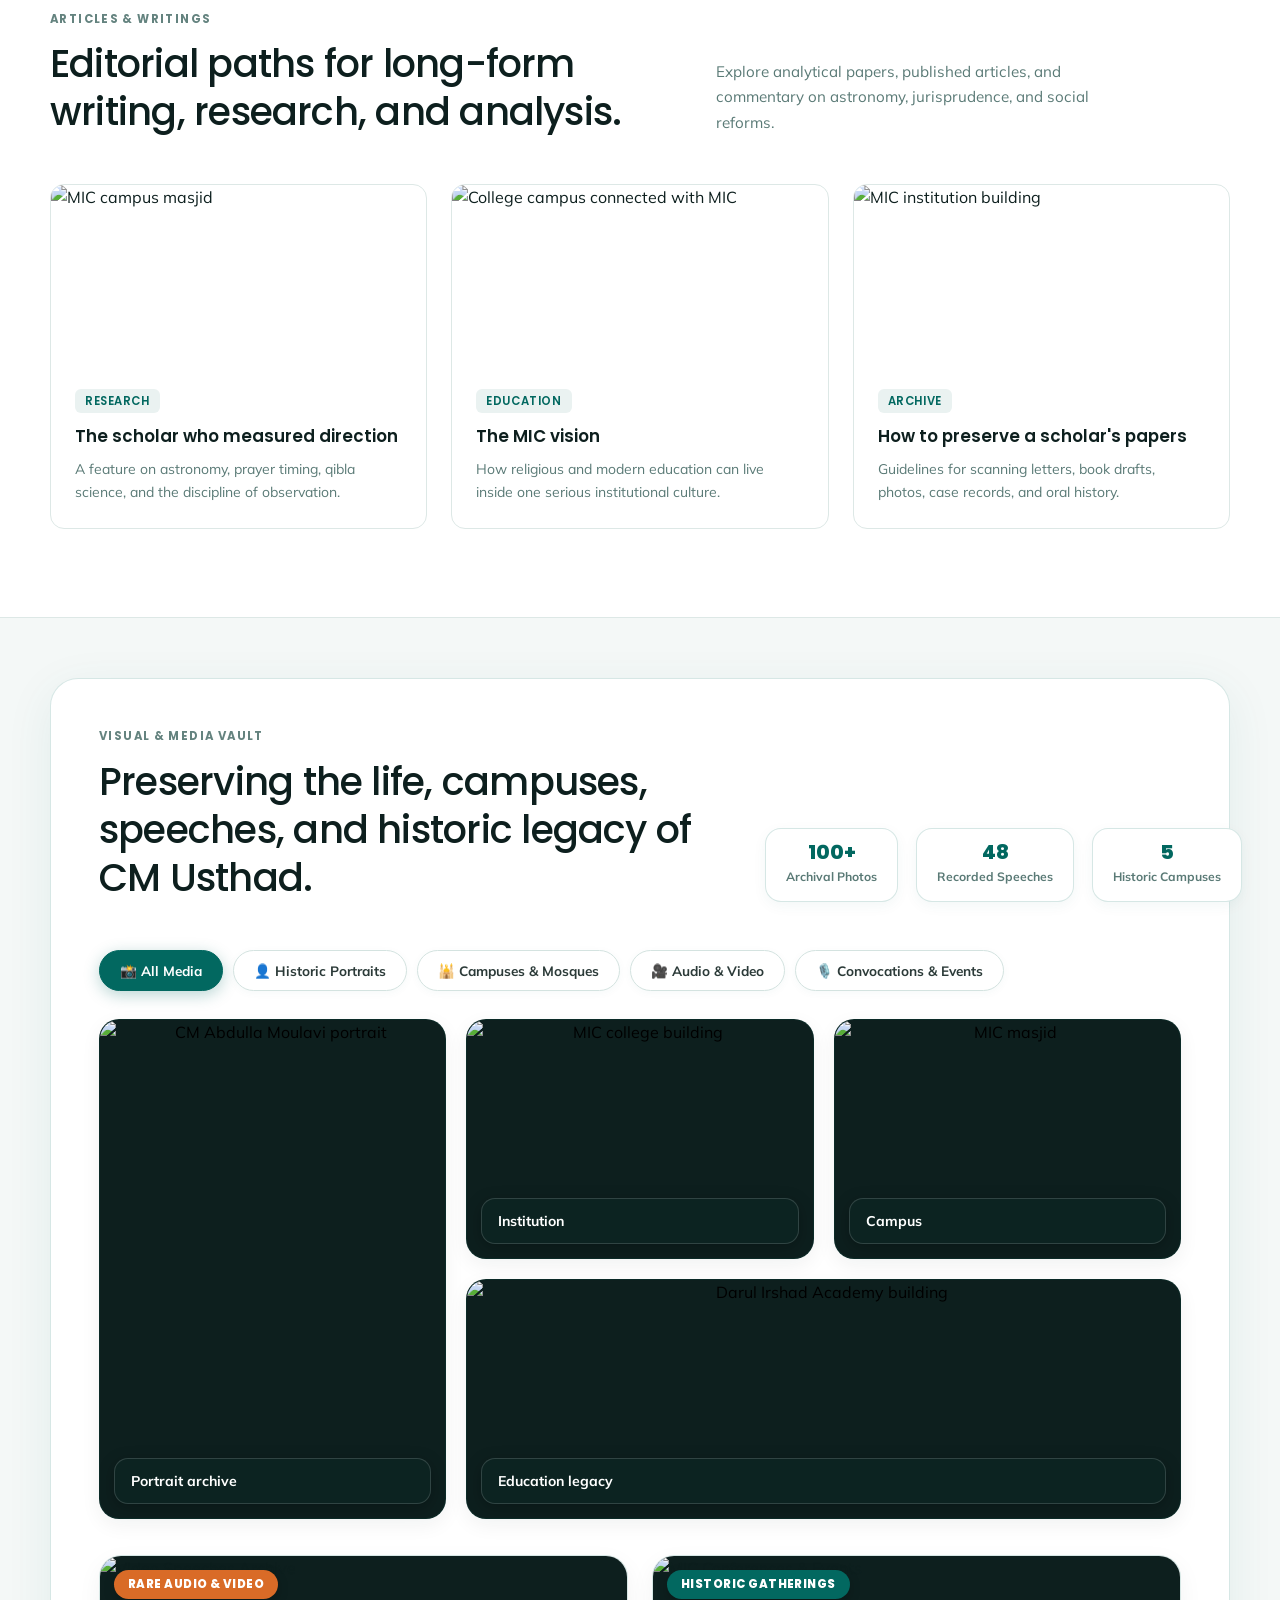
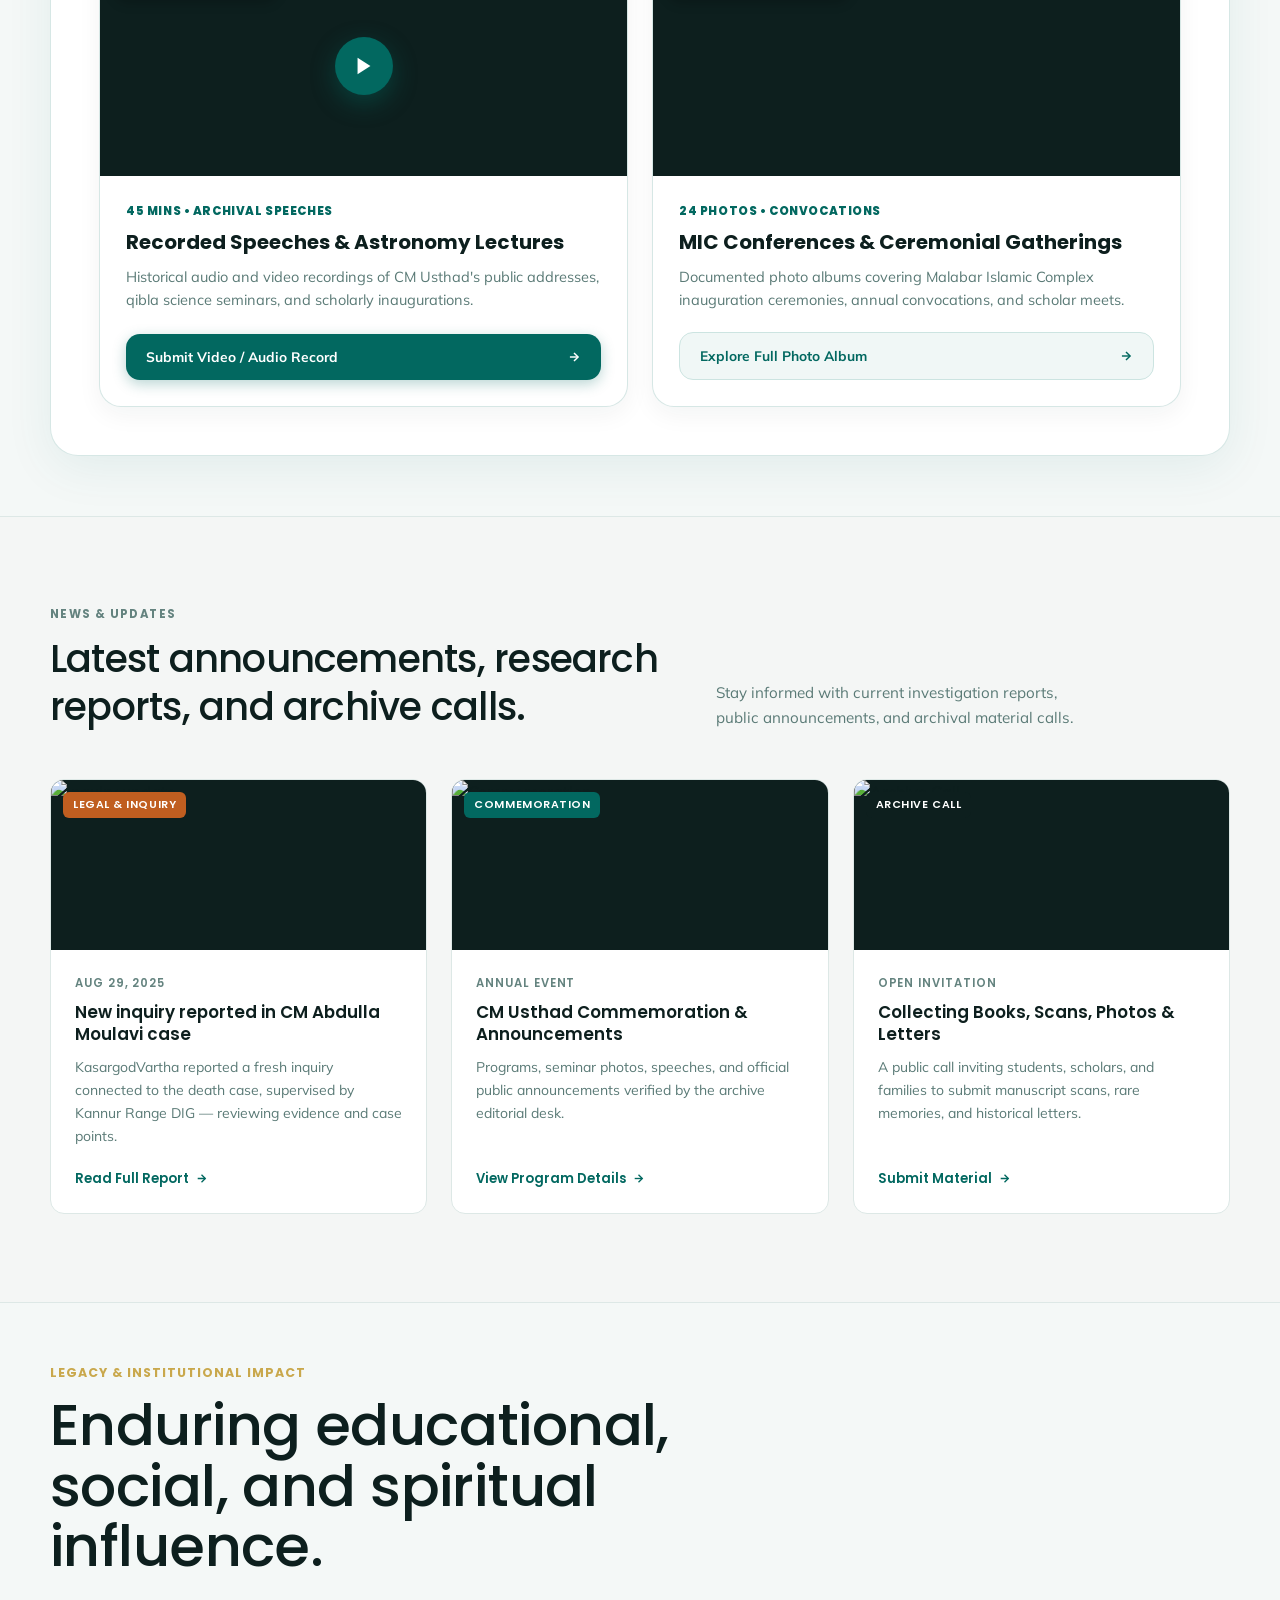
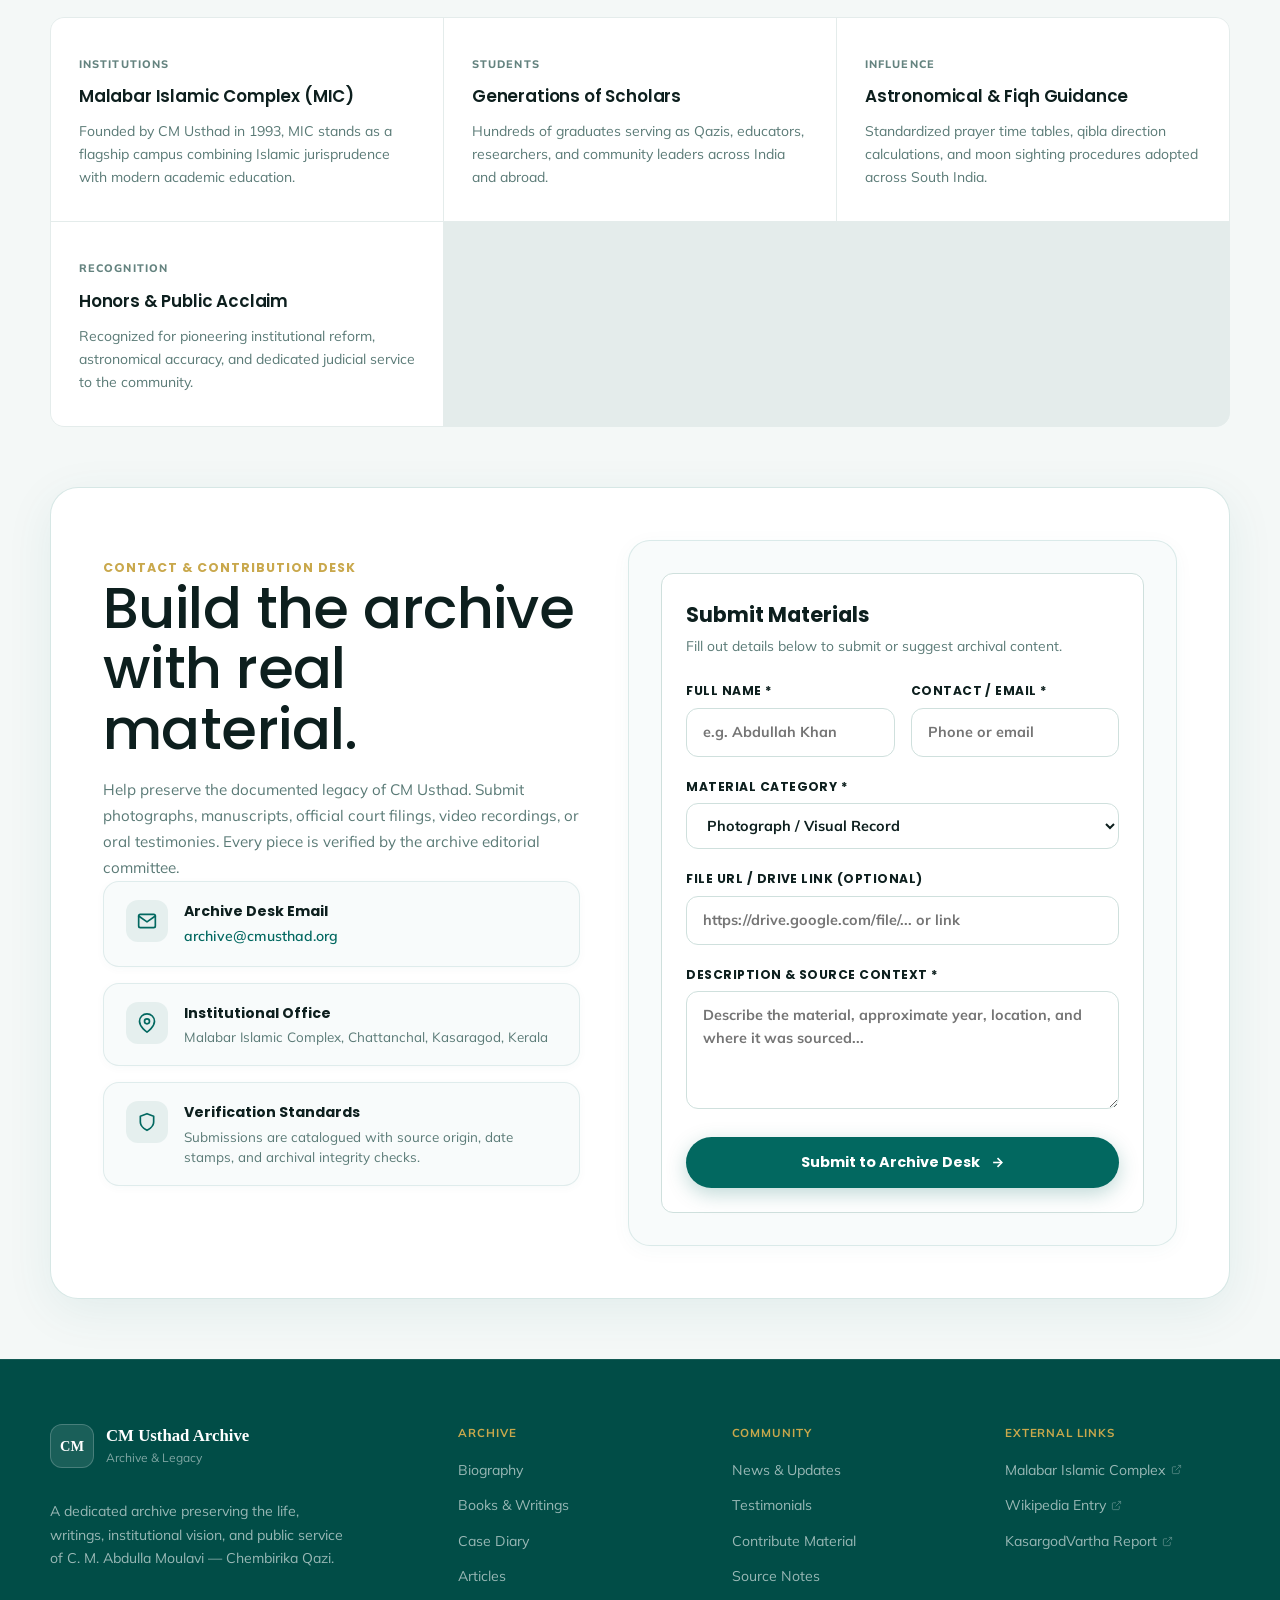
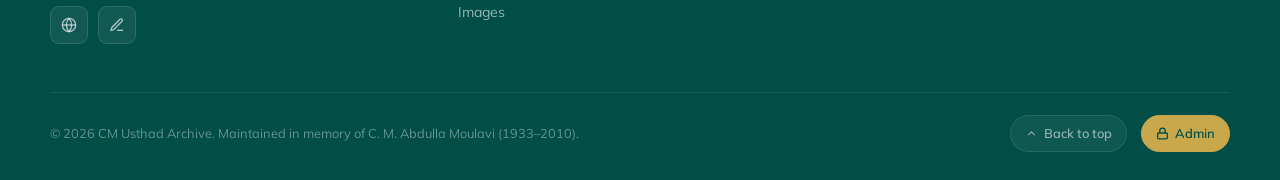
==== commit 37aef618: "Update third quick-fact box title to Sa'dia & MIC" ====
--- a/index.html
+++ b/index.html
@@ -248,8 +248,8 @@
             <svg width="22" height="22" viewBox="0 0 24 24" fill="none" stroke="currentColor" stroke-width="2" stroke-linecap="round" stroke-linejoin="round"><path d="M22 10v6M2 10l10-5 10 5-10 5z"/><path d="M6 12v5c3 3 9 3 12 0v-5"/></svg>
           </div>
           <div class="qfact-content">
-            <strong>MIC Legacy</strong>
-            <p>Malabar Islamic Complex</p>
+            <strong>Sa'dia &amp; MIC</strong>
+            <p>Institutional Leadership</p>
           </div>
         </article>
 
